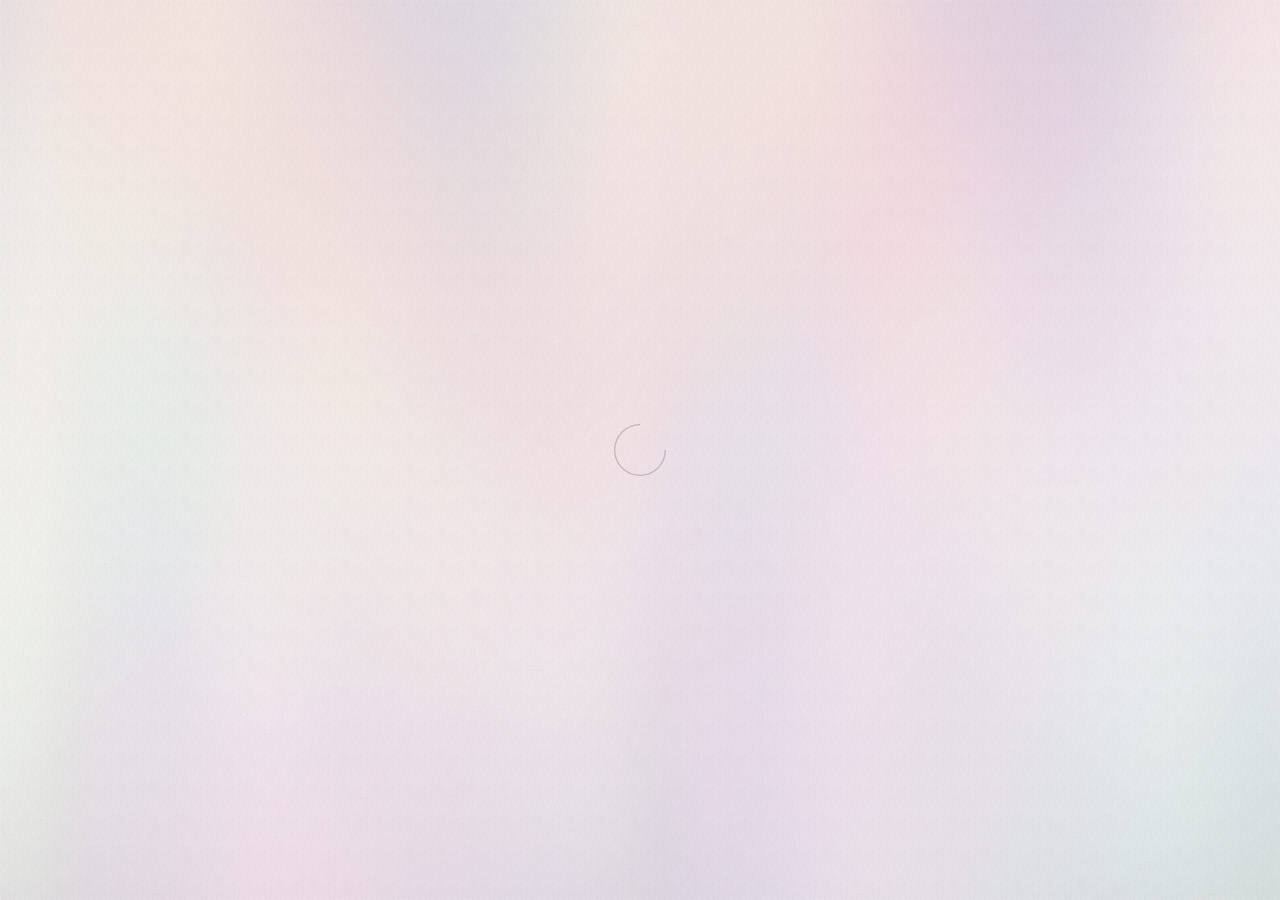
==== index.html @ b4e46ee2 "Initial Commit" ====
<!DOCTYPE HTML>
<html>
	<head>
		<title>Saurabh Shivgan PortFolio</title>
		<meta charset="utf-8" />
		<meta name="viewport" content="width=device-width, initial-scale=1, user-scalable=no" />
		<link rel="stylesheet" href="assets/css/main.css" />
		<link rel="stylesheet" href="assets/css/fontawesome-all.min.css" />
		<script defer src="https://use.fontawesome.com/releases/v5.0.8/js/brands.js" integrity="sha384-sCI3dTBIJuqT6AwL++zH7qL8ZdKaHpxU43dDt9SyOzimtQ9eyRhkG3B7KMl6AO19" crossorigin="anonymous"></script>
		<link href="https://maxcdn.bootstrapcdn.com/font-awesome/4.2.0/css/font-awesome.min.css" rel="stylesheet">
		<noscript><link rel="stylesheet" href="assets/css/noscript.css" /></noscript>
		
	</head>
	<body class="is-preload">

		<!-- Page Wrapper -->
			<div id="page-wrapper">

				<!-- Wrapper -->
					<div id="wrapper">

						<!-- Panel (Banner) -->
							<section class="panel banner right">
								<div class="content color0 span-3-75">
									<h1 class="major">Hello, my name<br />
									is Saurabh Shivgan </h1>
									<p>I am proficient in <strong>Front end development</strong>  and
										<strong>Back end web development</strong> also in coding with HTML, CSS, and JS for the client-side and maintaining databases and infrastructure server-side.</p>
									<ul class="actions">
										<li><a href="#first" class="button primary color1 circle icon solid fa-angle-right">Next</a></li>
									</ul>
								</div>
								<div class="image filtered span-1-75" data-position="25% 25%">
									<img src="images/pic01.jpeg" alt="" />
								</div>
							</section>

						<!-- Panel (Spotlight) -->
							<section class="panel spotlight medium right" id="first">
								<div class="content span-7">
									<h2 class="major">About Me</h2>
									<p>
										Aspiring computer programmer with a <br>
										<strong>Post Graduation Diploma in Advance Computing</strong>
										<br> and proven problem-solving and troubleshooting skills.<br>As a <strong>quick learner</strong> I can inherit new Skills quickly.
										<br>I completed my Graduation from Pune University.<br>I want to be <strong>Best Program Engineer</strong>
										<br>I like to play Badminton,Online Video Games(DOTA 2 , CS GO , VALORANT)  
										and also like to watch Animes (Naruto,One Piece) ,Web Series
										(Game of Throne,Family Man,Vampire Diaries).
										<br>
										<strong>You can download my resume <a href="https://drive.google.com/file/d/1j1nNkUKgswt1dfzP_XF0cN1_mh0JdDLb/view?usp=sharing" target="_blank" alt="Resume">here.</a></strong>
										
									</p>
								</div>
								<div class="image filtered tinted" data-position="top left">
									<img src="images/pic02.jpg" alt="" />
								</div>
							</section>

						<!-- Panel -->
							<section class="panel color1">
								<div class="intro joined" style="width: 450px;">
									<h2 class="major">My Skills</h2>
									
									
									<h4><i class=" fas fa-cog"> </i> Programming Language </h4>
										<p>
									 <img src="https://raw.githubusercontent.com/devicons/devicon/master/icons/csharp/csharp-original.svg" alt="csharp" width="40" height="40"/> 
									<img src="https://raw.githubusercontent.com/devicons/devicon/master/icons/dot-net/dot-net-original-wordmark.svg" alt="dotnet" width="40" height="40"/> 
									<img src="https://raw.githubusercontent.com/devicons/devicon/master/icons/express/express-original-wordmark.svg" alt="express" width="40" height="40"/> </a>
										 <img src="https://raw.githubusercontent.com/devicons/devicon/master/icons/java/java-original.svg" alt="java" width="40" height="40"/> 
										
										<img src="https://raw.githubusercontent.com/devicons/devicon/master/icons/javascript/javascript-original.svg" alt="javascript" width="40" height="40"/> 
										 <img src="https://raw.githubusercontent.com/devicons/devicon/master/icons/linux/linux-original.svg" alt="linux" width="40" height="40"/>
									</p>
									<h4> <i class=" fas fa-cog"> </i>  Front End Development</h4>
									<p>
										<img src="https://raw.githubusercontent.com/devicons/devicon/master/icons/html5/html5-original-wordmark.svg" alt="html5" width="40" height="40"/>
										<img style= "background-color:beige;" src="https://raw.githubusercontent.com/devicons/devicon/master/icons/bootstrap/bootstrap-plain-wordmark.svg" alt="bootstrap" width="40" height="40"/> 
										<img src="https://raw.githubusercontent.com/devicons/devicon/master/icons/css3/css3-original-wordmark.svg" alt="css3" width="40" height="40"/> 
										<img src="https://raw.githubusercontent.com/devicons/devicon/master/icons/photoshop/photoshop-line.svg" alt="photoshop" width="40" height="40"/> 
										<img src="https://raw.githubusercontent.com/devicons/devicon/master/icons/react/react-original-wordmark.svg" alt="react" width="40" height="40"/> <img src="https://reactnative.dev/img/header_logo.svg" alt="reactnative" width="40" height="40"/> <img src="https://raw.githubusercontent.com/devicons/devicon/master/icons/redux/redux-original.svg" alt="redux" width="40" height="40"/> 
									</p>
									<h4><i class=" fas fa-cog"> </i>  Back End Development & Database</h4>
									<p>
										 <img src="https://www.vectorlogo.zone/logos/flutterio/flutterio-icon.svg" alt="flutter" width="40" height="40"/>
										 <img src="https://raw.githubusercontent.com/devicons/devicon/master/icons/nginx/nginx-original.svg" alt="nginx" width="40" height="40"/>  <img src="https://raw.githubusercontent.com/devicons/devicon/master/icons/nodejs/nodejs-original-wordmark.svg" alt="nodejs" width="40" height="40"/> 
										 <img src="https://www.vectorlogo.zone/logos/springio/springio-icon.svg" alt="spring" width="40" height="40"/> 
										<img src="https://www.vectorlogo.zone/logos/getpostman/getpostman-icon.svg" alt="postman" width="40" height="40"/> 
										<img src="https://raw.githubusercontent.com/devicons/devicon/master/icons/mongodb/mongodb-original-wordmark.svg" alt="mongodb" width="40" height="40"/>  <img src="https://www.svgrepo.com/show/303229/microsoft-sql-server-logo.svg" alt="mssql" width="40" height="40"/> <img src="https://raw.githubusercontent.com/devicons/devicon/master/icons/mysql/mysql-original-wordmark.svg" alt="mysql" width="40" height="40"/> 
									</p>
									
									<h4><i class=" fas fa-cog"> </i>  Deployment & Other tools</h4>
									<p>
									<img src="https://raw.githubusercontent.com/devicons/devicon/master/icons/amazonwebservices/amazonwebservices-original-wordmark.svg" alt="aws" width="40" height="40"/> <img src="https://www.vectorlogo.zone/logos/microsoft_azure/microsoft_azure-icon.svg" alt="azure" width="40" height="40"/> <img src="https://raw.githubusercontent.com/devicons/devicon/master/icons/docker/docker-original-wordmark.svg" alt="docker" width="40" height="40"/> <img src="https://www.vectorlogo.zone/logos/jenkins/jenkins-icon.svg" alt="jenkins" width="40" height="40"/> <img src="https://www.vectorlogo.zone/logos/kubernetes/kubernetes-icon.svg" alt="kubernetes" width="40" height="40"/><img src="https://raw.githubusercontent.com/simple-icons/simple-icons/6e46ec1fc23b60c8fd0d2f2ff46db82e16dbd75f/icons/cypress.svg" alt="cypress" width="40" height="40"/> <img src="https://www.vectorlogo.zone/logos/git-scm/git-scm-icon.svg" alt="git" width="40" height="40"/>  <img src="https://raw.githubusercontent.com/detain/svg-logos/780f25886640cef088af994181646db2f6b1a3f8/svg/selenium-logo.svg" alt="selenium" width="40" height="40"/>
									
								</p>
								</div>
								<!-- <div class="inner">
									<ul class="grid-icons three connected">
										<li>
											<span class="icon solid fa-database">
											</span>
											</li>
										<li><span class=" fa-4x fab fa-html5 icon ">
											</span></li>
										<li><span class="icon solid fa-scissors"><span class="label">Dolor</span></span></li>
										<li><span class="icon solid fa-paper-plane"><span class="label">Sit</span></span></li>
										<li><span class="icon solid fa-chart-bar"><span class="label">Amet</span></span></li>
										<li><span class="icon solid fa-code"><span class="label">Nullam</span></span></li>
									</ul>
								</div> -->
							</section>

						<!-- Panel (Spotlight) -->
							<section class="panel spotlight large left">
								<div class="content span-5">
									<h2 class="major">My Experience</h2>
									
									<p class="tl-duration"><i class="fas fa-clock"></i>      June-2023 - Present</p>
										 
										<h4><i class="fas fa-briefcase"></i> Software Developer  - DIBS Technology Private Ltd</h4>   
										<strong> Working as a Software Developer</strong>
									</p>					
									<p class="tl-duration"><i class="fas fa-clock"></i>      Jan-2019 - Sep-2022</p>
										 
									<h4><i class="fas fa-briefcase"> </i> Billing Engineer - Kalyan Toll Infrastructure Ltd</h4>   
									<strong> Working as a Quantity Surveyor & Billing Engineer</strong>
								</p>					
								<p class="tl-duration"><i class="fas fa-clock"></i>      June-2017 - Dec-2018</p>
										 
								<h4><i class="fas fa-briefcase"></i> Plant Engineer  - Rudrani Infrastructure Ltd</h4>   
								<strong> Working as a RMC Plant Engineer and Maintainance Engineer</strong>
								</p>					
									
									
								</div>
								<div class="image filtered tinted" data-position="top right">
									<img src="images/pic03.jpg" alt="" />
								</div>
							</section>
							<!-- Panel (Spotlight) -->
							<section class="panel spotlight medium right" id="first">
								<div class="content span-7" >
									<h2 class="major">My Education</h2>
									<p class="tl-duration"><i class="fas fa-clock"></i>      Sep-2022 - June -2023</p>
										 
										<h4><i class="fas fa-school"></i> Post Graduation - Diploma in Advance Computing</h4>   
										<strong> Baics of front end development and back end development From Sunbeam Institute Pune</strong>
										
										
									</p>					
									<p class="tl-duration"><i class="fas fa-clock"></i>      Aug-2012 - June-2016 </p>
										 
									<h4><i class="fas fa-school"> </i> Bachelor of Engineering - Mechanical Stream</h4>   
									<strong> From Pravara Rural Engineering College Loni (Pune University) </strong>
									
								</p>					
								<p class="tl-duration"><i class="fas fa-briefcase"></i>      June-2010 - June-2012</p>
										 
								<h4><i class="fas fa-clock"></i> Higher Secondary and Secondary Education - Science</h4>   
								<strong> From Aurangabad Board</strong>
								</p>	
											
								</div>
								<div class="image filtered tinted" data-position="top left">
									<img src="images/pic021.jpg" alt="" />
								</div>
							</section>
						<!-- Panel -->
							<section class="panel">
								<div class="intro color2">
									<h2 class="major">My Project </h2>
									<p><strong><i class="fas fa-car-side"> </i> Car Rental Management System</strong></p>
									This technology mainly helps the owner to maintain the car business and the user to book and inquiry about new cars.It is a good framework structured website for managing car rental business.The car rental website gives an easy system of posting and booking car.React JS is used as the frontend followed by Spring Boot and MYSQL as backend for making this website.
								</div>
								<div class="gallery">
									<div class="group span-3">
										<a href="images/gallery/fulls/01.jpg" class="image filtered span-3" data-position="bottom"><img src="images/gallery/thumbs/01.jpg" alt="" /></a>
										<a href="images/gallery/fulls/02.jpg" class="image filtered span-1-5" data-position="center"><img src="images/gallery/thumbs/02.jpg" alt="" /></a>
										<a href="images/gallery/fulls/03.jpg" class="image filtered span-1-5" data-position="bottom"><img src="images/gallery/thumbs/03.jpg" alt="" /></a>
									</div>
									<a href="images/gallery/fulls/04.jpg" class="image filtered span-2-5" data-position="top"><img src="images/gallery/thumbs/04.jpg" alt="" /></a>
									<div class="group span-4-5">
										<a href="images/gallery/fulls/05.jpg" class="image filtered span-3" data-position="top"><img src="images/gallery/thumbs/05.jpg" alt="" /></a>
										<a href="images/gallery/fulls/06.jpg" class="image filtered span-1-5" data-position="center"><img src="images/gallery/thumbs/06.jpg" alt="" /></a>
										<a href="images/gallery/fulls/07.jpg" class="image filtered span-1-5" data-position="bottom"><img src="images/gallery/thumbs/07.jpg" alt="" /></a>
										<a href="images/gallery/fulls/08.jpg" class="image filtered span-3" data-position="top"><img src="images/gallery/thumbs/08.jpg" alt="" /></a>
									</div>
									<a href="images/gallery/fulls/09.jpg" class="image filtered span-2-5" data-position="right"><img src="images/gallery/thumbs/09.jpg" alt="" /></a>
								</div>
							</section>

						<!-- Panel -->
							<section class="panel color4-alt">
								<div class="intro color4">
									<h2 class="major">Contact</h2>
									<p>For all enquiries,please contact me on using one of the following :</p>
									<strong>- Email : <a href="mailto:saurabhshivgan@yahoo.com">saurabhshivgan@yahoo.com</a></strong>
									<strong> - Contact No. : <a href="Tel:+91 9518503514">+91 9518503514</a></strong>
									<p></p>
								</div>
								<div class="inner columns divided">
									<div class="span-3-25">
										<form method="post" action="#">
											<div class="fields">
												<div class="field half">
													<label for="name">Name</label>
													<input type="text" name="name" id="name" />
												</div>
												<div class="field half">
													<label for="email">Email</label>
													<input type="email" name="email" id="email" />
												</div>
												<div class="field">
													<label for="message">Message</label>
													<textarea name="message" id="message" rows="4"></textarea>
												</div>
											</div>
											<ul class="actions">
												<li><input type="submit" value="Send Message" class="button primary" /></li>
											</ul>
										</form>
									</div>
									<div class="span-1-5">
										<ul class="contact-icons color1">
											<li class="icon brands fa-linkedin"><a href="https://linkedin.com/in/saurabhshivgan" target="_blank">@saurabhshivgan</a></li>
											<li class="icon brands fa-twitter"><a href="https://twitter.com/shivgansaurabh" target="_blank">@shivgansaurabh</a></li>
											<li class="icon brands fa-youtube"><a href="https://www.youtube.com/channel/UCARerohEQDIrjAuj32HAdVg" target="_blank">@DarksideGaming9074</a></li>
											<li class="icon brands fa-instagram"><a href="https://instagram.com/gta.vegus" target="_blank">@gta.vegus</a></li>
											<li class="icon brands fa-github"><a href="https://github.com/iSSS007" target="_blank">@iSSS007</a></li>
										</ul>
									</div>
								</div>
							</section>

						

						<!-- Copyright -->
							<div class="copyright" style="color: green;"> <i class="fas fa-copyright"></i> 2023 Saurabh Shivgan </div>

					</div>

			</div>

		<!-- Scripts -->
			<script src="assets/js/jquery.min.js"></script>
			<script src="assets/js/browser.min.js"></script>
			<script src="assets/js/breakpoints.min.js"></script>
			<script src="assets/js/main.js"></script>

	</body>
</html>
---- assets/css/main.css ----
@import url(fontawesome-all.min.css);
@import url("https://fonts.googleapis.com/css?family=Source+Sans+Pro:300,400,300i,400i");

/*
	Ethereal by HTML5 UP
	html5up.net | @ajlkn
	Free for personal and commercial use under the CCA 3.0 license (html5up.net/license)
*/

html, body, div, span, applet, object,
iframe, h1, h2, h3, h4, h5, h6, p, blockquote,
pre, a, abbr, acronym, address, big, cite,
code, del, dfn, em, img, ins, kbd, q, s, samp,
small, strike, strong, sub, sup, tt, var, b,
u, i, center, dl, dt, dd, ol, ul, li, fieldset,
form, label, legend, table, caption, tbody,
tfoot, thead, tr, th, td, article, aside,
canvas, details, embed, figure, figcaption,
footer, header, hgroup, menu, nav, output, ruby,
section, summary, time, mark, audio, video {
	margin: 0;
	padding: 0;
	border: 0;
	font-size: 100%;
	font: inherit;
	vertical-align: baseline;}

article, aside, details, figcaption, figure,
footer, header, hgroup, menu, nav, section {
	display: block;}

body {
	line-height: 1;
}

ol, ul {
	list-style: none;
}

blockquote, q {
	quotes: none;
}

	blockquote:before, blockquote:after, q:before, q:after {
		content: '';
		content: none;
	}

table {
	border-collapse: collapse;
	border-spacing: 0;
}

body {
	-webkit-text-size-adjust: none;
}

mark {
	background-color: transparent;
	color: inherit;
}

input::-moz-focus-inner {
	border: 0;
	padding: 0;
}

input, select, textarea {
	-moz-appearance: none;
	-webkit-appearance: none;
	-ms-appearance: none;
	appearance: none;
}


/* Page */

	@-moz-keyframes load-spinner {
		0% {
			-moz-transform: rotate(0deg);
			-webkit-transform: rotate(0deg);
			-ms-transform: rotate(0deg);
			transform: rotate(0deg);
		}

		100% {
			-moz-transform: rotate(360deg);
			-webkit-transform: rotate(360deg);
			-ms-transform: rotate(360deg);
			transform: rotate(360deg);
		}
	}

	@-webkit-keyframes load-spinner {
		0% {
			-moz-transform: rotate(0deg);
			-webkit-transform: rotate(0deg);
			-ms-transform: rotate(0deg);
			transform: rotate(0deg);
		}

		100% {
			-moz-transform: rotate(360deg);
			-webkit-transform: rotate(360deg);
			-ms-transform: rotate(360deg);
			transform: rotate(360deg);
		}
	}

	@-ms-keyframes load-spinner {
		0% {
			-moz-transform: rotate(0deg);
			-webkit-transform: rotate(0deg);
			-ms-transform: rotate(0deg);
			transform: rotate(0deg);
		}

		100% {
			-moz-transform: rotate(360deg);
			-webkit-transform: rotate(360deg);
			-ms-transform: rotate(360deg);
			transform: rotate(360deg);
		}
	}

	@keyframes load-spinner {
		0% {
			-moz-transform: rotate(0deg);
			-webkit-transform: rotate(0deg);
			-ms-transform: rotate(0deg);
			transform: rotate(0deg);
		}

		100% {
			-moz-transform: rotate(360deg);
			-webkit-transform: rotate(360deg);
			-ms-transform: rotate(360deg);
			transform: rotate(360deg);
		}
	}

	@-ms-viewport {
		width: device-width;
	}

	html {
		width: 100%;
		height: 100%;
	}

	html {
		box-sizing: border-box;
	}

	*, *:before, *:after {
		box-sizing: inherit;
	}

	body {
		display: -moz-flex;
		display: -webkit-flex;
		display: -ms-flex;
		display: flex;
		-moz-align-items: center;
		-webkit-align-items: center;
		-ms-align-items: center;
		align-items: center;
		-moz-justify-content: -moz-flex-start;
		-webkit-justify-content: -webkit-flex-start;
		-ms-justify-content: -ms-flex-start;
		justify-content: flex-start;
		-ms-overflow-style: scrollbar;
		width: 100%;
		height: 100%;
		min-height: 30rem;
		overflow: hidden;
	}

		body:before {
			-moz-animation: load-spinner 1s infinite linear;
			-webkit-animation: load-spinner 1s infinite linear;
			-ms-animation: load-spinner 1s infinite linear;
			animation: load-spinner 1s infinite linear;
			-moz-transition: opacity 0.25s ease;
			-webkit-transition: opacity 0.25s ease;
			-ms-transition: opacity 0.25s ease;
			transition: opacity 0.25s ease;
			-moz-transition-delay: 0s;
			-webkit-transition-delay: 0s;
			-ms-transition-delay: 0s;
			transition-delay: 0s;
			pointer-events: none;
			content: '';
			display: block;
			position: absolute;
			top: 50%;
			left: 50%;
			width: 4rem;
			height: 4rem;
			margin: -2rem 0 0 -2rem;
			background-image: url("data:image/svg+xml;charset=utf8,%3Csvg xmlns='http://www.w3.org/2000/svg' xmlns:xlink='http://www.w3.org/1999/xlink' width='96px' height='96px' viewBox='0 0 96 96' zoomAndPan='disable'%3E%3Cstyle%3Ecircle %7Bfill: transparent%3B stroke: %232e2b37%3B stroke-width: 1.5px%3B %7D%3C/style%3E%3Cdefs%3E%3CclipPath id='corner'%3E%3Cpolygon points='0,0 48,0 48,48 96,48 96,96 0,96' /%3E%3C/clipPath%3E%3C/defs%3E%3Cg clip-path='url(%23corner)'%3E%3Ccircle cx='48' cy='48' r='32'/%3E%3C/g%3E%3C/svg%3E");
			background-position: center;
			background-repeat: no-repeat;
			background-size: 4rem;
			opacity: 0;
		}

		body:after {
			pointer-events: none;
			content: '';
			display: block;
			position: fixed;
			top: 0;
			left: 0;
			width: 100%;
			height: 100%;
			z-index: -1;
			background-attachment: fixed;
			background-color: #e1e6e1;
			background-image: url("../../images/overlay.png"), url("../../images/bg.jpg");
			background-repeat: repeat, repeat-x;
			background-size: 128px 128px, cover;
		}

		body.is-preload *, body.is-preload *:before, body.is-preload *:after {
			-moz-animation: none !important;
			-webkit-animation: none !important;
			-ms-animation: none !important;
			animation: none !important;
			-moz-transition: none !important;
			-webkit-transition: none !important;
			-ms-transition: none !important;
			transition: none !important;
		}

		body.is-preload:before {
			-moz-transition: opacity 1s ease;
			-webkit-transition: opacity 1s ease;
			-ms-transition: opacity 1s ease;
			transition: opacity 1s ease;
			-moz-transition-delay: 0.75s;
			-webkit-transition-delay: 0.75s;
			-ms-transition-delay: 0.75s;
			transition-delay: 0.75s;
			opacity: 0.25;
		}

	@media screen and (max-width: 736px) {

		html {
			height: auto;
		}

		body {
			height: auto;
			overflow-x: hidden;
			overflow-y: auto;
		}

	}

	@media screen and (max-width: 480px) {

		html, body {
			min-width: 320px;
		}

	}

/* Typography */

	html {
		font-size: 18pt;
		font-size: 1vmax;
	}

		@media screen and (max-width: 1680px) {

			html {
				font-size: 12pt;
				font-size: 1.1vmax;
			}

		}

		@media screen and (max-width: 1280px) {

			html {
				font-size: 11pt;
				font-size: 1.5vmax;
			}

		}

	body, input, select, textarea {
		color: rgba(255, 255, 255, 0.75);
		font-family: "Source Sans Pro", Helvetica, sans-serif;
		font-size: 1rem;
		font-weight: 300;
		line-height: 1.65;
	}

	a {
		-moz-transition: color 0.2s ease-in-out, border-bottom-color 0.2s ease-in-out;
		-webkit-transition: color 0.2s ease-in-out, border-bottom-color 0.2s ease-in-out;
		-ms-transition: color 0.2s ease-in-out, border-bottom-color 0.2s ease-in-out;
		transition: color 0.2s ease-in-out, border-bottom-color 0.2s ease-in-out;
		color: inherit;
		border-bottom: dotted 1px;
		text-decoration: none;
	}

		a:hover {
			border-bottom-color: transparent;
			color: #ffe4b4;
		}

	strong, b {
		color: rgba(255, 255, 255, 0.875);
		font-weight: 400;
	}

	em, i {
		font-style: italic;
	}

	p {
		margin: 0 0 1.5rem 0;
	}

		body.is-ie p {
			width: 100%;
		}

	h1, h2, h3, h4, h5, h6 {
		color: rgba(255, 255, 255, 0.875);
		font-family: Arial, Helvetica, sans-serif;
		font-weight: 700;
		line-height: 1.3;
		margin: 0 0 0.75rem 0;
		letter-spacing: -0.05em;
	}

		h1 a, h2 a, h3 a, h4 a, h5 a, h6 a {
			color: inherit;
			text-decoration: none;
		}

	h1.major, h2.major, h3.major {
		position: relative;
	}

		h1.major:after, h2.major:after, h3.major:after {
			content: '';
			position: absolute;
			left: 0;
			width: 3.5rem;
			height: 0.1rem;
			background-color: rgba(255, 255, 255, 0.25);
		}

	h1 {
		font-size: 3rem;
		line-height: 1.2;
	}

		h1.major {
			margin: 0 0 2.625rem 0;
		}

			h1.major:after {
				bottom: -1.325rem;
			}

	h2 {
		font-size: 1.75rem;
		line-height: 1.2;
	}

		h2.major {
			margin: 0 0 1.9875rem 0;
		}

			h2.major:after {
				bottom: -1.2rem;
			}

	h3 {
		font-size: 1.325rem;
	}

		h3.major {
			margin: 0 0 1.875rem 0;
		}

			h3.major:after {
				bottom: -0.75rem;
			}

	h4 {
		font-size: 1rem;
	}

	h5 {
		font-size: 0.9rem;
	}

	h6 {
		font-size: 0.7rem;
	}

	sub {
		font-size: 0.8rem;
		position: relative;
		top: 0.5rem;
	}

	sup {
		font-size: 0.8rem;
		position: relative;
		top: -0.5rem;
	}

	blockquote {
		border-left: solid 0.25rem rgba(255, 255, 255, 0.25);
		font-style: italic;
		margin: 0 0 1.5rem 0;
		padding: 0.375rem 0 0.375rem 1.5rem;
	}

	code {
		background: rgba(255, 255, 255, 0.075);
		border-radius: 0.25rem;
		font-family: "Courier New", monospace;
		font-size: 0.8rem;
		margin: 0 0.25rem;
		padding: 0.25rem 0.65rem;
	}

	pre {
		-webkit-overflow-scrolling: touch;
		font-family: "Courier New", monospace;
		font-size: 0.8rem;
		margin: 0 0 1.5rem 0;
		white-space: pre-wrap;
	}

		pre code {
			display: block;
			line-height: 1.625;
			padding: 1rem 1.5rem;
			overflow-x: auto;
			margin: 0;
		}

	hr {
		border: 0;
		border-bottom: solid 2px rgba(255, 255, 255, 0.25);
		margin: 1.875rem 0;
	}

	.align-left {
		text-align: left;
	}

	.align-center {
		text-align: center;
	}

	.align-right {
		text-align: right;
	}

	@media screen and (max-width: 736px) {

		html {
			font-size: 12pt;
		}

		h1 {
			font-size: 2.25rem;
			line-height: 1.2;
		}

			h1.major {
				margin: 0 0 2.625rem 0;
			}

				h1.major:after {
					bottom: -1.325rem;
				}

		h2 {
			font-size: 1.5rem;
			line-height: 1.2;
		}

			h2.major {
				margin: 0 0 1.9875rem 0;
			}

				h2.major:after {
					bottom: -1.2rem;
				}

		h3 {
			font-size: 1rem;
		}

			h3.major {
				margin: 0 0 1.875rem 0;
			}

				h3.major:after {
					bottom: -0.75rem;
				}

		h4 {
			font-size: 1rem;
		}

		h5 {
			font-size: 0.9rem;
		}

		h6 {
			font-size: 0.7rem;
		}

		h1 br, h2 br, h3 br, h4 br, h5 br, h6 br {
			display: none;
		}

	}

	@media screen and (max-width: 360px) {

		html {
			font-size: 11pt;
		}

	}

/* Form */

	form {
		margin: 0 0 1.5rem 0;
	}

		form > :last-child {
			margin-bottom: 0;
		}

		form > .fields {
			display: -moz-flex;
			display: -webkit-flex;
			display: -ms-flex;
			display: flex;
			-moz-flex-wrap: wrap;
			-webkit-flex-wrap: wrap;
			-ms-flex-wrap: wrap;
			flex-wrap: wrap;
			width: calc(100% + 3rem);
			margin: -1.5rem 0 1.5rem -1.5rem;
		}

			form > .fields > .field {
				-moz-flex-grow: 0;
				-webkit-flex-grow: 0;
				-ms-flex-grow: 0;
				flex-grow: 0;
				-moz-flex-shrink: 0;
				-webkit-flex-shrink: 0;
				-ms-flex-shrink: 0;
				flex-shrink: 0;
				padding: 1.5rem 0 0 1.5rem;
				width: calc(100% - 1.5rem);
			}

				form > .fields > .field.half {
					width: calc(50% - 0.75rem);
				}

				form > .fields > .field.third {
					width: calc(100%/3 - 0.5rem);
				}

				form > .fields > .field.quarter {
					width: calc(25% - 0.375rem);
				}

		@media screen and (max-width: 736px) {

			form > .fields {
				width: calc(100% + 2.25rem);
				margin: -1.125rem 0 1.5rem -1.125rem;
			}

				form > .fields > .field {
					padding: 1.125rem 0 0 1.125rem;
					width: calc(100% - 1.125rem);
				}

					form > .fields > .field.half {
						width: calc(100% - 1.125rem);
					}

					form > .fields > .field.third {
						width: calc(100% - 1.125rem);
					}

					form > .fields > .field.quarter {
						width: calc(100% - 1.125rem);
					}

		}

	label {
		color: rgba(255, 255, 255, 0.875);
		display: block;
		font-family: Arial, Helvetica, sans-serif;
		font-size: 0.8rem;
		font-weight: 700;
		margin: 0 0 0.4875rem 0;
	}

	input[type="text"],
	input[type="password"],
	input[type="email"],
	input[type="tel"],
	select,
	textarea {
		-moz-appearance: none;
		-webkit-appearance: none;
		-ms-appearance: none;
		appearance: none;
		background: transparent;
		border: solid 2px rgba(255, 255, 255, 0.25);
		border-radius: 0.25rem;
		color: inherit;
		display: block;
		outline: 0;
		padding: 0 0.75rem;
		text-decoration: none;
		width: 100%;
	}

		input[type="text"]:invalid,
		input[type="password"]:invalid,
		input[type="email"]:invalid,
		input[type="tel"]:invalid,
		select:invalid,
		textarea:invalid {
			box-shadow: none;
		}

		input[type="text"]:focus,
		input[type="password"]:focus,
		input[type="email"]:focus,
		input[type="tel"]:focus,
		select:focus,
		textarea:focus {
			border-color: #ffe4b4;
		}

	option {
		background-color: rgba(255, 255, 255, 0.875);
		color: #2e2b37;
	}

	select {
		background-image: url("data:image/svg+xml;charset=utf8,%3Csvg xmlns='http://www.w3.org/2000/svg' width='40' height='40' preserveAspectRatio='none' viewBox='0 0 40 40'%3E%3Cpath d='M9.4,12.3l10.4,10.4l10.4-10.4c0.2-0.2,0.5-0.4,0.9-0.4c0.3,0,0.6,0.1,0.9,0.4l3.3,3.3c0.2,0.2,0.4,0.5,0.4,0.9 c0,0.4-0.1,0.6-0.4,0.9L20.7,31.9c-0.2,0.2-0.5,0.4-0.9,0.4c-0.3,0-0.6-0.1-0.9-0.4L4.3,17.3c-0.2-0.2-0.4-0.5-0.4-0.9 c0-0.4,0.1-0.6,0.4-0.9l3.3-3.3c0.2-0.2,0.5-0.4,0.9-0.4S9.1,12.1,9.4,12.3z' fill='rgba(255, 255, 255, 0.25)' /%3E%3C/svg%3E");
		background-size: 1.25rem;
		background-repeat: no-repeat;
		background-position: calc(100% - 1rem) center;
		height: 2.5rem;
		padding-right: 2.5rem;
		text-overflow: ellipsis;
	}

		select option {
			color: rgba(255, 255, 255, 0.875);
			background: #2e2b37;
		}

		select:focus::-ms-value {
			background-color: transparent;
		}

		select::-ms-expand {
			display: none;
		}

	input[type="text"],
	input[type="password"],
	input[type="email"],
	select {
		height: 2.5rem;
	}

	textarea {
		padding: 0.75rem 1rem;
	}

	input[type="checkbox"],
	input[type="radio"] {
		-moz-appearance: none;
		-webkit-appearance: none;
		-ms-appearance: none;
		appearance: none;
		display: block;
		float: left;
		margin-right: -2rem;
		opacity: 0;
		width: 1rem;
		z-index: -1;
	}

		input[type="checkbox"] + label,
		input[type="radio"] + label {
			text-decoration: none;
			position: relative;
			color: rgba(255, 255, 255, 0.75);
			cursor: pointer;
			display: inline-block;
			font-size: 1rem;
			font-weight: 300;
			margin-bottom: 0;
			padding-left: 2.5rem;
			padding-right: 1rem;
		}

			input[type="checkbox"] + label:before,
			input[type="radio"] + label:before {
				-moz-osx-font-smoothing: grayscale;
				-webkit-font-smoothing: antialiased;
				display: inline-block;
				font-style: normal;
				font-variant: normal;
				text-rendering: auto;
				line-height: 1;
				text-transform: none !important;
				font-family: 'Font Awesome 5 Free';
				font-weight: 900;
			}

			input[type="checkbox"] + label:before,
			input[type="radio"] + label:before {
				content: '';
				display: inline-block;
				font-size: 0.8rem;
				position: absolute;
				top: 0;
				left: 0;
				width: 1.6875rem;
				height: 1.6875rem;
				line-height: 1.6875rem;
				background: rgba(255, 255, 255, 0.075);
				border: solid 1px rgba(255, 255, 255, 0.25);
				border-radius: 0.25rem;
				color: #2e2b37;
				text-align: center;
			}

				body.is-ie input[type="checkbox"] + label:before, body.is-ie
				input[type="radio"] + label:before {
					line-height: 1.5;
				}

		input[type="checkbox"]:checked + label:before,
		input[type="radio"]:checked + label:before {
			content: '\f00c';
			background: rgba(255, 255, 255, 0.875);
			border-color: rgba(255, 255, 255, 0.875);
		}

		input[type="checkbox"]:focus + label:before,
		input[type="radio"]:focus + label:before {
			border-color: #ffe4b4;
			box-shadow: 0 0 0 1px #ffe4b4;
		}

		input[type="checkbox"]:focus:checked + label:before,
		input[type="radio"]:focus:checked + label:before {
			background: #ffe4b4;
		}

		input[type="checkbox"].color1 + label:before,
		input[type="radio"].color1 + label:before {
			color: #726193;
		}

		input[type="checkbox"].color2 + label:before,
		input[type="radio"].color2 + label:before {
			color: #e37b7c;
		}

		input[type="checkbox"].color3 + label:before,
		input[type="radio"].color3 + label:before {
			color: #ffe4b4;
		}

		input[type="checkbox"].color4 + label:before,
		input[type="radio"].color4 + label:before {
			color: #353865;
		}

	input[type="checkbox"] + label:before {
		border-radius: 0.25rem;
	}

	input[type="radio"] + label:before {
		border-radius: 100%;
	}

	::-webkit-input-placeholder {
		color: rgba(255, 255, 255, 0.5) !important;
		opacity: 1.0;
	}

	:-moz-placeholder {
		color: rgba(255, 255, 255, 0.5) !important;
		opacity: 1.0;
	}

	::-moz-placeholder {
		color: rgba(255, 255, 255, 0.5) !important;
		opacity: 1.0;
	}

	:-ms-input-placeholder {
		color: rgba(255, 255, 255, 0.5) !important;
		opacity: 1.0;
	}

/* Icon */

	.icon {
		text-decoration: none;
		position: relative;
		border-bottom: none;
	}

		.icon:before {
			-moz-osx-font-smoothing: grayscale;
			-webkit-font-smoothing: antialiased;
			display: inline-block;
			font-style: normal;
			font-variant: normal;
			text-rendering: auto;
			line-height: 1;
			text-transform: none !important;
			font-family: 'Font Awesome 5 Free';
			font-weight: 400;
		}

		.icon > .label {
			display: none;
		}

		.icon:before {
			line-height: inherit;
		}

		.icon.solid:before {
			font-weight: 900;
		}

		.icon.brands:before {
			font-family: 'Font Awesome 5 Brands';
		}

/* Image */

	.image {
		display: inline-block;
		position: relative;
		border: 0;
	}

		.image.filtered:after {
			background-image: url("../../images/overlay.png"), linear-gradient(45deg, rgba(114, 97, 147, 0.25) 25%, rgba(227, 123, 124, 0.25) 50%, rgba(255, 228, 180, 0.25));
			background-size: 128px 128px, auto;
			pointer-events: none;
			content: '';
			position: absolute;
			top: 0;
			left: 0;
			width: 100%;
			height: 100%;
			opacity: 1;
			z-index: 1;
		}

		.image.filtered.tinted:after {
			background-image: url("../../images/overlay.png"), linear-gradient(45deg, rgba(114, 97, 147, 0.25) 25%, rgba(227, 123, 124, 0.25) 50%, rgba(255, 228, 180, 0.25)), linear-gradient(0deg, rgba(0, 0, 0, 0.125), rgba(0, 0, 0, 0.125));
			background-size: 128px 128px, auto, auto;
		}

		.image[data-position] img {
			-moz-object-fit: cover;
			-webkit-object-fit: cover;
			-ms-object-fit: cover;
			object-fit: cover;
			display: block;
			position: absolute;
			top: 0;
			left: 0;
			width: 100%;
			height: 100%;
		}

		.image[data-position="top left"] img {
			-moz-object-position: top left;
			-webkit-object-position: top left;
			-ms-object-position: top left;
			object-position: top left;
		}

		.image[data-position="top"] img {
			-moz-object-position: top;
			-webkit-object-position: top;
			-ms-object-position: top;
			object-position: top;
		}

		.image[data-position="top right"] img {
			-moz-object-position: top right;
			-webkit-object-position: top right;
			-ms-object-position: top right;
			object-position: top right;
		}

		.image[data-position="right"] img {
			-moz-object-position: right;
			-webkit-object-position: right;
			-ms-object-position: right;
			object-position: right;
		}

		.image[data-position="bottom right"] img {
			-moz-object-position: bottom right;
			-webkit-object-position: bottom right;
			-ms-object-position: bottom right;
			object-position: bottom right;
		}

		.image[data-position="bottom"] img {
			-moz-object-position: bottom;
			-webkit-object-position: bottom;
			-ms-object-position: bottom;
			object-position: bottom;
		}

		.image[data-position="bottom left"] img {
			-moz-object-position: bottom left;
			-webkit-object-position: bottom left;
			-ms-object-position: bottom left;
			object-position: bottom left;
		}

		.image[data-position="left"] img {
			-moz-object-position: left;
			-webkit-object-position: left;
			-ms-object-position: left;
			object-position: left;
		}

		.image[data-position="center"] img {
			-moz-object-position: center;
			-webkit-object-position: center;
			-ms-object-position: center;
			object-position: center;
		}

		.image[data-position="25% 25%"] img {
			-moz-object-position: 25% 25%;
			-webkit-object-position: 25% 25%;
			-ms-object-position: 25% 25%;
			object-position: 25% 25%;
		}

		.image[data-position="75% 25%"] img {
			-moz-object-position: 75% 25%;
			-webkit-object-position: 75% 25%;
			-ms-object-position: 75% 25%;
			object-position: 75% 25%;
		}

		.image[data-position="75% 75%"] img {
			-moz-object-position: 75% 75%;
			-webkit-object-position: 75% 75%;
			-ms-object-position: 75% 75%;
			object-position: 75% 75%;
		}

		.image[data-position="25% 75%"] img {
			-moz-object-position: 25% 75%;
			-webkit-object-position: 25% 75%;
			-ms-object-position: 25% 75%;
			object-position: 25% 75%;
		}

		.image img {
			display: block;
		}

		.image.left, .image.right {
			max-width: 40%;
		}

			.image.left img, .image.right img {
				width: 100%;
			}

		.image.left {
			float: left;
			padding: 0 1.5rem 1rem 0;
			top: 0.25rem;
		}

		.image.right {
			float: right;
			padding: 0 0 1rem 1.5rem;
			top: 0.25rem;
		}

		.image.fit {
			display: block;
			margin: 0 0 1.5rem 0;
			width: 100%;
		}

			.image.fit img {
				width: 100%;
			}

		.image.main {
			display: block;
			margin: 0 0 2.25rem 0;
			width: 100%;
		}

			.image.main img {
				width: 100%;
			}

/* List */

	ol {
		list-style: decimal;
		margin: 0 0 1.5rem 0;
		padding-left: 1.25rem;
	}

		ol li {
			padding-left: 0.25rem;
		}

	ul {
		list-style: disc;
		margin: 0 0 1.5rem 0;
		padding-left: 1rem;
	}

		ul li {
			padding-left: 0.5rem;
		}

		ul.alt {
			list-style: none;
			padding-left: 0;
		}

			ul.alt li {
				border-top: solid 1px rgba(255, 255, 255, 0.25);
				padding: 0.5rem 0;
			}

				ul.alt li:first-child {
					border-top: 0;
					padding-top: 0;
				}

	dl {
		margin: 0 0 1.5rem 0;
	}

		dl dt {
			display: block;
			font-weight: 400;
			margin: 0 0 0.75rem 0;
		}

		dl dd {
			margin-left: 1.5rem;
		}

/* Actions */

	ul.actions {
		display: -moz-flex;
		display: -webkit-flex;
		display: -ms-flex;
		display: flex;
		cursor: default;
		list-style: none;
		margin-left: -0.75rem;
		padding-left: 0;
	}

		ul.actions li {
			padding: 0 0 0 0.75rem;
			vertical-align: middle;
		}

		ul.actions.special {
			-moz-justify-content: center;
			-webkit-justify-content: center;
			-ms-justify-content: center;
			justify-content: center;
			width: 100%;
			margin-left: 0;
		}

			ul.actions.special li:first-child {
				padding-left: 0;
			}

		ul.actions.stacked {
			-moz-flex-direction: column;
			-webkit-flex-direction: column;
			-ms-flex-direction: column;
			flex-direction: column;
			margin-left: 0;
		}

			ul.actions.stacked li {
				padding: 0.975rem 0 0 0;
			}

				ul.actions.stacked li:first-child {
					padding-top: 0;
				}

		ul.actions.fit {
			width: calc(100% + 0.75rem);
		}

			ul.actions.fit li {
				-moz-flex-grow: 1;
				-webkit-flex-grow: 1;
				-ms-flex-grow: 1;
				flex-grow: 1;
				-moz-flex-shrink: 1;
				-webkit-flex-shrink: 1;
				-ms-flex-shrink: 1;
				flex-shrink: 1;
				width: 100%;
			}

				ul.actions.fit li > * {
					width: 100%;
				}

			ul.actions.fit.stacked {
				width: 100%;
			}

/* Icons */

	ul.icons {
		cursor: default;
		list-style: none;
		padding-left: 0;
	}

		ul.icons li {
			display: inline-block;
			padding: 0 1rem 0 0;
		}

			ul.icons li:last-child {
				padding-right: 0;
			}

			ul.icons li .icon:before {
				font-size: 1.25em;
			}

/* Grid Icons */

	ul.grid-icons {
		display: -moz-flex;
		display: -webkit-flex;
		display: -ms-flex;
		display: flex;
		-moz-flex-wrap: wrap;
		-webkit-flex-wrap: wrap;
		-ms-flex-wrap: wrap;
		flex-wrap: wrap;
		-moz-justify-content: center;
		-webkit-justify-content: center;
		-ms-justify-content: center;
		justify-content: center;
		list-style: none;
		margin: 0 0 1.5rem 0;
		padding-left: 0;
	}

		ul.grid-icons .icon {
			display: block;
			position: relative;
			width: 100%;
			text-align: center;
		}

			ul.grid-icons .icon:before {
				display: block;
				width: 6rem;
				height: 6rem;
				line-height: 6rem;
				border-radius: 6rem;
				box-shadow: inset 0 0 0 2px rgba(255, 255, 255, 0.25);
				font-size: 2.5rem;
				margin: 0 auto;
				text-align: center;
			}

				body.is-ie ul.grid-icons .icon:before {
					line-height: 2.375;
				}

		ul.grid-icons > li {
			-moz-flex-grow: 0;
			-webkit-flex-grow: 0;
			-ms-flex-grow: 0;
			flex-grow: 0;
			-moz-flex-shrink: 0;
			-webkit-flex-shrink: 0;
			-ms-flex-shrink: 0;
			flex-shrink: 0;
			position: relative;
			margin: 1.5rem 0 0 1.5rem;
			padding-left: 0;
		}

		ul.grid-icons.connected > li:before {
			content: '';
			display: block;
			position: absolute;
			width: 1.5rem;
			height: 2px;
			top: 50%;
			left: -1.5rem;
			background-color: rgba(255, 255, 255, 0.25);
		}

		ul.grid-icons.connected > li:after {
			content: '';
			display: block;
			position: absolute;
			width: 2px;
			height: 1.5rem;
			top: -1.5rem;
			left: 50%;
			background-color: rgba(255, 255, 255, 0.25);
		}

		ul.grid-icons.two {
			width: 14rem;
		}

			ul.grid-icons.two > li:nth-child(-n + 2) {
				margin-top: 0;
			}

				ul.grid-icons.two > li:nth-child(-n + 2):after {
					display: none;
				}

			ul.grid-icons.two > li:nth-child(2n - 1) {
				margin-left: 0;
			}

				ul.grid-icons.two > li:nth-child(2n - 1):before {
					display: none;
				}

		ul.grid-icons.three {
			width: 21.5rem;
		}

			ul.grid-icons.three > li:nth-child(-n + 3) {
				margin-top: 0;
			}

				ul.grid-icons.three > li:nth-child(-n + 3):after {
					display: none;
				}

			ul.grid-icons.three > li:nth-child(3n - 2) {
				margin-left: 0;
			}

				ul.grid-icons.three > li:nth-child(3n - 2):before {
					display: none;
				}

		ul.grid-icons.four {
			width: 29rem;
		}

			ul.grid-icons.four > li:nth-child(-n + 4) {
				margin-top: 0;
			}

				ul.grid-icons.four > li:nth-child(-n + 4):after {
					display: none;
				}

			ul.grid-icons.four > li:nth-child(4n - 3) {
				margin-left: 0;
			}

				ul.grid-icons.four > li:nth-child(4n - 3):before {
					display: none;
				}

		@media screen and (max-width: 736px) {

			ul.grid-icons {
				-moz-justify-content: -moz-flex-start;
				-webkit-justify-content: -webkit-flex-start;
				-ms-justify-content: -ms-flex-start;
				justify-content: flex-start;
				width: 100% !important;
				margin: -1rem 0 1.5rem -1rem;
			}

				ul.grid-icons .icon:before {
					width: 4.5rem;
					height: 4.5rem;
					line-height: 4.5rem;
					font-size: 1.75rem;
				}

				ul.grid-icons > li {
					margin: 1rem 0 0 1rem !important;
				}

					ul.grid-icons > li:before {
						display: none !important;
					}

					ul.grid-icons > li:after {
						display: none !important;
					}

		}

		.education {
			position: relative;
			padding: 60px 30px;
			background: #ffffff;
			border-bottom: 30px solid #F6D155;
		}
		
		.education .edu-col {
			position: relative;
			width: 100%;
			padding: 20px 0 20px 20px;
			border-left: 1px solid #FF6F61;
			border-bottom: 1px solid #FF6F61;
		}
		
		.education .col-md-6:first-child .edu-col {
			padding-top: 0;
		}
		
		.education .col-md-6:last-child .edu-col {
			border-bottom: none;
			padding-bottom: 0;
		}
		
		@media (min-width: 768px) {
			.education .col-md-6:nth-child(-n+2) .edu-col {
				padding-top: 0;
			}
		
			.education .col-md-6:last-child .edu-col,
			.education .col-md-6:nth-last-child(2) .edu-col {
				border-bottom: none;
				padding-bottom: 0;
			}
		}
		
		.education .edu-col span {
			position: relative;
			display: block;
			font-size: 13px;
			letter-spacing: 1px;
			margin-bottom: 10px;
		}
		
		.education .edu-col span::before {
			position: absolute;
			content: "";
			width: 11px;
			height: 11px;
			background: #FF6F61;
			top: 5px;
			left: -26px;
			border-radius: 5px;
		}
		
		.education .edu-col span i {
			color: #FF6F61;
		}
		
		.education .edu-col h3 {
			font-size: 20px;
			font-weight: 700;
			letter-spacing: 2px;
		}
		
		.education .edu-col p {
			margin: 0;
		}

/* Contact Icons */

	ul.contact-icons {
		list-style: none;
		padding-left: 0;
	}

		ul.contact-icons > li {
			margin: 1.25rem 0 0 0;
			padding-left: 0;
		}

			ul.contact-icons > li:before {
				display: inline-block;
				width: 2.25rem;
				height: 2.25rem;
				line-height: 2.25rem;
				border-radius: 2.25rem;
				background-color: white;
				color: #2e2b37;
				cursor: default;
				font-size: 1.125rem;
				margin-right: 1rem;
				text-align: center;
				vertical-align: middle;
			}

				body.is-ie ul.contact-icons > li:before {
					line-height: 2.125;
				}

			ul.contact-icons > li a {
				border-bottom: 0;
			}

		ul.contact-icons.color1 > li:before {
			color: #726193;
		}

		ul.contact-icons.color2 > li:before {
			color: #e37b7c;
		}

		ul.contact-icons.color3 > li:before {
			color: #ffe4b4;
		}

		ul.contact-icons.color4 > li:before {
			color: #353865;
		}

/* Table */

	.table-wrapper {
		-webkit-overflow-scrolling: touch;
		overflow-x: auto;
	}

	table {
		margin: 0 0 1.5rem 0;
		width: 100%;
	}

		table tbody tr {
			border: solid 1px rgba(255, 255, 255, 0.25);
			border-left: 0;
			border-right: 0;
		}

			table tbody tr:nth-child(2n + 1) {
				background-color: rgba(255, 255, 255, 0.075);
			}

		table td {
			padding: 0.75rem 0.75rem;
		}

		table th {
			color: rgba(255, 255, 255, 0.875);
			font-size: 0.9rem;
			font-weight: 400;
			padding: 0 0.75rem 0.75rem 0.75rem;
			text-align: left;
		}

		table thead {
			border-bottom: solid 2px rgba(255, 255, 255, 0.25);
		}

		table tfoot {
			border-top: solid 2px rgba(255, 255, 255, 0.25);
		}

		table.alt {
			border-collapse: separate;
		}

			table.alt tbody tr td {
				border: solid 1px rgba(255, 255, 255, 0.25);
				border-left-width: 0;
				border-top-width: 0;
			}

				table.alt tbody tr td:first-child {
					border-left-width: 1px;
				}

			table.alt tbody tr:first-child td {
				border-top-width: 1px;
			}

			table.alt thead {
				border-bottom: 0;
			}

			table.alt tfoot {
				border-top: 0;
			}

/* Button */

	input[type="submit"],
	input[type="reset"],
	input[type="button"],
	button,
	.button {
		-moz-appearance: none;
		-webkit-appearance: none;
		-ms-appearance: none;
		appearance: none;
		-moz-transition: background-color 0.2s ease-in-out, box-shadow 0.2s ease-in-out, color 0.2s ease-in-out;
		-webkit-transition: background-color 0.2s ease-in-out, box-shadow 0.2s ease-in-out, color 0.2s ease-in-out;
		-ms-transition: background-color 0.2s ease-in-out, box-shadow 0.2s ease-in-out, color 0.2s ease-in-out;
		transition: background-color 0.2s ease-in-out, box-shadow 0.2s ease-in-out, color 0.2s ease-in-out;
		background-color: transparent;
		border: 0;
		border-radius: 0.25rem;
		box-shadow: inset 0 0 0 2px rgba(255, 255, 255, 0.25);
		color: rgba(255, 255, 255, 0.875) !important;
		cursor: pointer;
		display: inline-block;
		font-family: Arial, Helvetica, sans-serif;
		font-size: 0.6rem;
		font-weight: 700;
		height: 2.75rem;
		letter-spacing: 0.15rem;
		line-height: 2.75rem;
		padding: 0 1.5rem 0 1.65rem;
		text-align: center;
		text-decoration: none;
		text-transform: uppercase;
		white-space: nowrap;
	}

		input[type="submit"]:hover,
		input[type="reset"]:hover,
		input[type="button"]:hover,
		button:hover,
		.button:hover {
			box-shadow: inset 0 0 0 2px #ffe4b4;
			color: #ffe4b4 !important;
		}

		input[type="submit"]:active,
		input[type="reset"]:active,
		input[type="button"]:active,
		button:active,
		.button:active {
			background-color: rgba(255, 228, 180, 0.125);
		}

		input[type="submit"].icon:before,
		input[type="reset"].icon:before,
		input[type="button"].icon:before,
		button.icon:before,
		.button.icon:before {
			display: inline-block;
			position: relative;
			top: -0.075rem;
			vertical-align: middle;
			font-size: 0.8rem;
			margin: 0 0.375rem 0 -0.325rem;
		}

		input[type="submit"].icon.circle,
		input[type="reset"].icon.circle,
		input[type="button"].icon.circle,
		button.icon.circle,
		.button.icon.circle {
			position: relative;
			width: 3.125rem;
			height: 3.125rem;
			line-height: 3.125rem;
			text-indent: 3.125rem;
			border-radius: 100%;
			overflow: hidden;
			padding: 0;
			letter-spacing: 0;
		}

			input[type="submit"].icon.circle:before,
			input[type="reset"].icon.circle:before,
			input[type="button"].icon.circle:before,
			button.icon.circle:before,
			.button.icon.circle:before {
				display: block;
				position: absolute;
				top: 0;
				left: 0;
				width: inherit;
				height: inherit;
				font-size: 1.25rem;
				line-height: inherit;
				margin: 0;
				text-indent: 0;
			}

			input[type="submit"].icon.circle.fa-angle-left:before,
			input[type="reset"].icon.circle.fa-angle-left:before,
			input[type="button"].icon.circle.fa-angle-left:before,
			button.icon.circle.fa-angle-left:before,
			.button.icon.circle.fa-angle-left:before {
				position: relative;
				left: -0.1rem;
				font-size: 1.75rem;
			}

			input[type="submit"].icon.circle.fa-angle-right:before,
			input[type="reset"].icon.circle.fa-angle-right:before,
			input[type="button"].icon.circle.fa-angle-right:before,
			button.icon.circle.fa-angle-right:before,
			.button.icon.circle.fa-angle-right:before {
				position: relative;
				left: 0.1rem;
				font-size: 1.75rem;
			}

		input[type="submit"].fit,
		input[type="reset"].fit,
		input[type="button"].fit,
		button.fit,
		.button.fit {
			width: 100%;
		}

		input[type="submit"].small,
		input[type="reset"].small,
		input[type="button"].small,
		button.small,
		.button.small {
			font-size: 0.4rem;
			height: 1.875rem;
			line-height: 1.875rem;
			padding: 0 1.25rem 0 1.4rem;
		}

		input[type="submit"].large,
		input[type="reset"].large,
		input[type="button"].large,
		button.large,
		.button.large {
			font-size: 0.8rem;
			height: 3.3125rem;
			line-height: 3.3125rem;
			padding: 0 2rem 0 2.15rem;
		}

		input[type="submit"].primary,
		input[type="reset"].primary,
		input[type="button"].primary,
		button.primary,
		.button.primary {
			background-color: white;
			box-shadow: none;
			color: #2e2b37 !important;
		}

			input[type="submit"].primary.color1,
			input[type="reset"].primary.color1,
			input[type="button"].primary.color1,
			button.primary.color1,
			.button.primary.color1 {
				color: #726193 !important;
			}

			input[type="submit"].primary.color2,
			input[type="reset"].primary.color2,
			input[type="button"].primary.color2,
			button.primary.color2,
			.button.primary.color2 {
				color: #e37b7c !important;
			}

			input[type="submit"].primary.color3,
			input[type="reset"].primary.color3,
			input[type="button"].primary.color3,
			button.primary.color3,
			.button.primary.color3 {
				color: #ffe4b4 !important;
			}

			input[type="submit"].primary.color4,
			input[type="reset"].primary.color4,
			input[type="button"].primary.color4,
			button.primary.color4,
			.button.primary.color4 {
				color: #353865 !important;
			}

			input[type="submit"].primary:hover,
			input[type="reset"].primary:hover,
			input[type="button"].primary:hover,
			button.primary:hover,
			.button.primary:hover {
				background-color: #ffe4b4;
			}

			input[type="submit"].primary:active,
			input[type="reset"].primary:active,
			input[type="button"].primary:active,
			button.primary:active,
			.button.primary:active {
				background-color: #fdd997;
			}

		input[type="submit"].disabled, input[type="submit"]:disabled,
		input[type="reset"].disabled,
		input[type="reset"]:disabled,
		input[type="button"].disabled,
		input[type="button"]:disabled,
		button.disabled,
		button:disabled,
		.button.disabled,
		.button:disabled {
			pointer-events: none;
			cursor: default;
			opacity: 0.5;
		}

/* Gallery */

	@-moz-keyframes gallery-modal-spinner {
		0% {
			-moz-transform: rotate(0deg);
			-webkit-transform: rotate(0deg);
			-ms-transform: rotate(0deg);
			transform: rotate(0deg);
		}

		100% {
			-moz-transform: rotate(360deg);
			-webkit-transform: rotate(360deg);
			-ms-transform: rotate(360deg);
			transform: rotate(360deg);
		}
	}

	@-webkit-keyframes gallery-modal-spinner {
		0% {
			-moz-transform: rotate(0deg);
			-webkit-transform: rotate(0deg);
			-ms-transform: rotate(0deg);
			transform: rotate(0deg);
		}

		100% {
			-moz-transform: rotate(360deg);
			-webkit-transform: rotate(360deg);
			-ms-transform: rotate(360deg);
			transform: rotate(360deg);
		}
	}

	@-ms-keyframes gallery-modal-spinner {
		0% {
			-moz-transform: rotate(0deg);
			-webkit-transform: rotate(0deg);
			-ms-transform: rotate(0deg);
			transform: rotate(0deg);
		}

		100% {
			-moz-transform: rotate(360deg);
			-webkit-transform: rotate(360deg);
			-ms-transform: rotate(360deg);
			transform: rotate(360deg);
		}
	}

	@keyframes gallery-modal-spinner {
		0% {
			-moz-transform: rotate(0deg);
			-webkit-transform: rotate(0deg);
			-ms-transform: rotate(0deg);
			transform: rotate(0deg);
		}

		100% {
			-moz-transform: rotate(360deg);
			-webkit-transform: rotate(360deg);
			-ms-transform: rotate(360deg);
			transform: rotate(360deg);
		}
	}

	.gallery {
		-moz-align-items: -moz-stretch;
		-webkit-align-items: -webkit-stretch;
		-ms-align-items: -ms-stretch;
		align-items: stretch;
		display: -moz-flex;
		display: -webkit-flex;
		display: -ms-flex;
		display: flex;
		height: 100%;
	}

		.gallery > * {
			width: 20rem;
			height: 100%;
		}

		.gallery .image {
			display: block;
			position: relative;
			border-bottom: 0;
			overflow: hidden;
		}

			.gallery .image img {
				-moz-transition: -moz-transform 0.2s ease-in-out;
				-webkit-transition: -webkit-transform 0.2s ease-in-out;
				-ms-transition: -ms-transform 0.2s ease-in-out;
				transition: transform 0.2s ease-in-out;
			}

			.gallery .image:after {
				-moz-transition: opacity 0.2s ease-in-out;
				-webkit-transition: opacity 0.2s ease-in-out;
				-ms-transition: opacity 0.2s ease-in-out;
				transition: opacity 0.2s ease-in-out;
			}

			.gallery .image:hover img {
				-moz-transform: scale(1.025);
				-webkit-transform: scale(1.025);
				-ms-transform: scale(1.025);
				transform: scale(1.025);
			}

			.gallery .image:hover:after {
				opacity: 0;
			}

		.gallery .group {
			display: -moz-flex;
			display: -webkit-flex;
			display: -ms-flex;
			display: flex;
			-moz-flex-wrap: wrap;
			-webkit-flex-wrap: wrap;
			-ms-flex-wrap: wrap;
			flex-wrap: wrap;
		}

			.gallery .group > * {
				height: 50%;
			}

		.gallery .modal {
			display: -moz-flex;
			display: -webkit-flex;
			display: -ms-flex;
			display: flex;
			-moz-align-items: center;
			-webkit-align-items: center;
			-ms-align-items: center;
			align-items: center;
			-moz-justify-content: center;
			-webkit-justify-content: center;
			-ms-justify-content: center;
			justify-content: center;
			pointer-events: none;
			-moz-user-select: none;
			-webkit-user-select: none;
			-ms-user-select: none;
			user-select: none;
			-moz-transition: opacity 0.5s ease, visibility 0.5s, z-index 0.5s;
			-webkit-transition: opacity 0.5s ease, visibility 0.5s, z-index 0.5s;
			-ms-transition: opacity 0.5s ease, visibility 0.5s, z-index 0.5s;
			transition: opacity 0.5s ease, visibility 0.5s, z-index 0.5s;
			-webkit-tap-highlight-color: rgba(0, 0, 0, 0);
			position: fixed;
			top: 0;
			left: 0;
			width: 100%;
			height: 100%;
			background-color: rgba(46, 43, 55, 0.875);
			opacity: 0;
			outline: 0;
			visibility: none;
			z-index: 0;
		}

			.gallery .modal:before {
				-moz-animation: gallery-modal-spinner 1s infinite linear;
				-webkit-animation: gallery-modal-spinner 1s infinite linear;
				-ms-animation: gallery-modal-spinner 1s infinite linear;
				animation: gallery-modal-spinner 1s infinite linear;
				-moz-transition: opacity 0.25s ease;
				-webkit-transition: opacity 0.25s ease;
				-ms-transition: opacity 0.25s ease;
				transition: opacity 0.25s ease;
				-moz-transition-delay: 0.5s;
				-webkit-transition-delay: 0.5s;
				-ms-transition-delay: 0.5s;
				transition-delay: 0.5s;
				content: '';
				display: block;
				position: absolute;
				top: 50%;
				left: 50%;
				width: 4rem;
				height: 4rem;
				margin: -2rem 0 0 -2rem;
				background-image: url("data:image/svg+xml;charset=utf8,%3Csvg xmlns='http://www.w3.org/2000/svg' xmlns:xlink='http://www.w3.org/1999/xlink' width='96px' height='96px' viewBox='0 0 96 96' zoomAndPan='disable'%3E%3Cstyle%3Ecircle %7Bfill: transparent%3B stroke: rgba(255, 255, 255, 0.875)%3B stroke-width: 1.5px%3B %7D%3C/style%3E%3Cdefs%3E%3CclipPath id='corner'%3E%3Cpolygon points='0,0 48,0 48,48 96,48 96,96 0,96' /%3E%3C/clipPath%3E%3C/defs%3E%3Cg clip-path='url(%23corner)'%3E%3Ccircle cx='48' cy='48' r='32'/%3E%3C/g%3E%3C/svg%3E");
				background-position: center;
				background-repeat: no-repeat;
				background-size: 4rem;
				opacity: 0;
			}

			.gallery .modal:after {
				content: '';
				display: block;
				position: absolute;
				top: 0.5rem;
				right: 0.5rem;
				width: 4rem;
				height: 4rem;
				background-image: url("data:image/svg+xml;charset=utf8,%3Csvg xmlns='http://www.w3.org/2000/svg' xmlns:xlink='http://www.w3.org/1999/xlink' width='64px' height='64px' viewBox='0 0 64 64' zoomAndPan='disable'%3E%3Cstyle%3Eline %7Bstroke: rgba(255, 255, 255, 0.875)%3Bstroke-width: 1.5px%3B%7D%3C/style%3E%3Cline x1='20' y1='20' x2='44' y2='44' /%3E%3Cline x1='20' y1='44' x2='44' y2='20' /%3E%3C/svg%3E");
				background-position: center;
				background-repeat: no-repeat;
				background-size: 3rem;
				cursor: pointer;
			}

			.gallery .modal .inner {
				-moz-transform: translateY(0.75rem);
				-webkit-transform: translateY(0.75rem);
				-ms-transform: translateY(0.75rem);
				transform: translateY(0.75rem);
				-moz-transition: opacity 0.25s ease, -moz-transform 0.25s ease;
				-webkit-transition: opacity 0.25s ease, -webkit-transform 0.25s ease;
				-ms-transition: opacity 0.25s ease, -ms-transform 0.25s ease;
				transition: opacity 0.25s ease, transform 0.25s ease;
				opacity: 0;
			}

				.gallery .modal .inner img {
					display: block;
					max-width: 90vw;
					max-height: 85vh;
					box-shadow: 0 1rem 3rem 0 rgba(0, 0, 0, 0.35);
				}

			.gallery .modal.visible {
				pointer-events: auto;
				opacity: 1;
				visibility: visible;
				z-index: 11000;
			}

				.gallery .modal.visible:before {
					opacity: 1;
				}

			.gallery .modal.loaded .inner {
				-moz-transform: translateY(0);
				-webkit-transform: translateY(0);
				-ms-transform: translateY(0);
				transform: translateY(0);
				-moz-transition: opacity 0.5s ease, -moz-transform 0.5s ease;
				-webkit-transition: opacity 0.5s ease, -webkit-transform 0.5s ease;
				-ms-transition: opacity 0.5s ease, -ms-transform 0.5s ease;
				transition: opacity 0.5s ease, transform 0.5s ease;
				opacity: 1;
			}

			.gallery .modal.loaded:before {
				-moz-transition-delay: 0s;
				-webkit-transition-delay: 0s;
				-ms-transition-delay: 0s;
				transition-delay: 0s;
				opacity: 0;
			}

	@media screen and (max-width: 980px) {

		.gallery .modal .inner img {
			max-width: 100vw;
		}

	}

	@media screen and (max-width: 736px) {

		.gallery {
			-moz-flex-direction: column;
			-webkit-flex-direction: column;
			-ms-flex-direction: column;
			flex-direction: column;
			height: auto;
		}

			.gallery > * {
				height: auto;
				width: 100%;
			}

			.gallery .image {
				width: 100%;
				height: 40rem;
			}

			.gallery .group .span-0-25 {
				width: 8.33333%;
			}

			.gallery .group .span-0-5 {
				width: 16.66666%;
			}

			.gallery .group .span-0-75 {
				width: 25.0%;
			}

			.gallery .group .span-1 {
				width: 33.33333%;
			}

			.gallery .group .span-1-25 {
				width: 41.66666%;
			}

			.gallery .group .span-1-5 {
				width: 49.99999%;
			}

			.gallery .group .span-1-75 {
				width: 58.33333%;
			}

			.gallery .group .span-2 {
				width: 66.66666%;
			}

			.gallery .group .span-2-25 {
				width: 74.99999%;
			}

			.gallery .group .span-2-5 {
				width: 83.33332%;
			}

			.gallery .group .span-2-75 {
				width: 91.66666%;
			}

			.gallery .group .span-3 {
				width: 99.99999%;
			}

			.gallery .group .span-3-25 {
				width: 108.33332%;
			}

			.gallery .group .span-3-5 {
				width: 116.66665%;
			}

			.gallery .group .span-3-75 {
				width: 124.99999%;
			}

			.gallery .group .span-4 {
				width: 133.33332%;
			}

			.gallery .group .span-4-25 {
				width: 141.66665%;
			}

			.gallery .group .span-4-5 {
				width: 149.99998%;
			}

			.gallery .group .span-4-75 {
				width: 158.33332%;
			}

			.gallery .group .span-5 {
				width: 166.66665%;
			}

			.gallery .group .span-5-25 {
				width: 174.99998%;
			}

			.gallery .group .span-5-5 {
				width: 183.33331%;
			}

			.gallery .group .span-5-75 {
				width: 191.66665%;
			}

			.gallery .group .span-6 {
				width: 199.99998%;
			}

			.gallery .group .span-6-25 {
				width: 208.33331%;
			}

			.gallery .group .span-6-5 {
				width: 216.66664%;
			}

			.gallery .group .span-6-75 {
				width: 224.99998%;
			}

			.gallery .group .span-7 {
				width: 233.33331%;
			}

			.gallery .group .span-7-25 {
				width: 241.66664%;
			}

			.gallery .group .span-7-5 {
				width: 249.99997%;
			}

			.gallery .group .span-7-75 {
				width: 258.33331%;
			}

			.gallery .group .span-8 {
				width: 266.66664%;
			}

			.gallery .group .span-8-25 {
				width: 274.99997%;
			}

			.gallery .group .span-8-5 {
				width: 283.3333%;
			}

			.gallery .group .span-8-75 {
				width: 291.66664%;
			}

			.gallery .group .span-9 {
				width: 299.99997%;
			}

			.gallery .group .span-9-25 {
				width: 308.3333%;
			}

			.gallery .group .span-9-5 {
				width: 316.66663%;
			}

			.gallery .group .span-9-75 {
				width: 324.99997%;
			}

			.gallery .group .span-10 {
				width: 333.3333%;
			}

			.gallery .group .image {
				height: 20rem;
			}

	}

	@media screen and (max-width: 480px) {

		.gallery .image {
			height: 30rem;
		}

		.gallery .group .image {
			height: 12.5rem;
		}

	}

/* Panel */

	.panel {
		display: -moz-flex;
		display: -webkit-flex;
		display: -ms-flex;
		display: flex;
		-moz-flex-grow: 0;
		-webkit-flex-grow: 0;
		-ms-flex-grow: 0;
		flex-grow: 0;
		-moz-flex-shrink: 0;
		-webkit-flex-shrink: 0;
		-ms-flex-shrink: 0;
		flex-shrink: 0;
		-moz-justify-content: center;
		-webkit-justify-content: center;
		-ms-justify-content: center;
		justify-content: center;
		-moz-align-items: -moz-stretch;
		-webkit-align-items: -webkit-stretch;
		-ms-align-items: -ms-stretch;
		align-items: stretch;
		height: 100%;
		overflow-x: hidden;
		overflow-y: auto;
	}

		.panel > * {
			position: relative;
			min-width: 10rem;
		}

			.panel > *.color0 {
				background-image: url("../../images/overlay.png"), linear-gradient(45deg, #726193 20%, #e37b7c 60%, #ffe4b4);
				background-size: 128px 128px, auto;
			}

			.panel > *.color1 {
				background-image: url("../../images/overlay.png"), linear-gradient(45deg, rgba(114, 97, 147, 0.25) 25%, rgba(227, 123, 124, 0.25) 50%, rgba(255, 228, 180, 0.25));
				background-size: 128px 128px, auto;
				background-color: #726193;
			}

			.panel > *.color2 {
				background-image: url("../../images/overlay.png"), linear-gradient(45deg, rgba(114, 97, 147, 0.25) 25%, rgba(227, 123, 124, 0.25) 50%, rgba(255, 228, 180, 0.25));
				background-size: 128px 128px, auto;
				background-color: #e37b7c;
			}

			.panel > *.color3 {
				background-image: url("../../images/overlay.png"), linear-gradient(45deg, rgba(114, 97, 147, 0.25) 25%, rgba(227, 123, 124, 0.25) 50%, rgba(255, 228, 180, 0.25));
				background-size: 128px 128px, auto;
				background-color: #ffe4b4;
			}

			.panel > *.color4 {
				background-image: url("../../images/overlay.png"), linear-gradient(45deg, rgba(114, 97, 147, 0.25) 25%, rgba(227, 123, 124, 0.25) 50%, rgba(255, 228, 180, 0.25));
				background-size: 128px 128px, auto;
				background-color: #353865;
			}

			.panel > *.color1-alt {
				background-image: url("../../images/overlay.png"), linear-gradient(45deg, rgba(114, 97, 147, 0.175) 25%, rgba(227, 123, 124, 0.175) 50%, rgba(255, 228, 180, 0.175));
				background-size: 128px 128px, auto;
				background-color: #6c5e86;
			}

			.panel > *.color2-alt {
				background-image: url("../../images/overlay.png"), linear-gradient(45deg, rgba(114, 97, 147, 0.175) 25%, rgba(227, 123, 124, 0.175) 50%, rgba(255, 228, 180, 0.175));
				background-size: 128px 128px, auto;
				background-color: #de7172;
			}

			.panel > *.color3-alt {
				background-image: url("../../images/overlay.png"), linear-gradient(45deg, rgba(114, 97, 147, 0.175) 25%, rgba(227, 123, 124, 0.175) 50%, rgba(255, 228, 180, 0.175));
				background-size: 128px 128px, auto;
				background-color: #fedea6;
			}

			.panel > *.color4-alt {
				background-image: url("../../images/overlay.png"), linear-gradient(45deg, rgba(114, 97, 147, 0.175) 25%, rgba(227, 123, 124, 0.175) 50%, rgba(255, 228, 180, 0.175));
				background-size: 128px 128px, auto;
				background-color: #323459;
			}

		.panel > .intro {
			padding: 3.5rem 3.5rem 2rem 3.5rem ;
			display: -moz-flex;
			display: -webkit-flex;
			display: -ms-flex;
			display: flex;
			-moz-flex-grow: 0;
			-webkit-flex-grow: 0;
			-ms-flex-grow: 0;
			flex-grow: 0;
			-moz-flex-shrink: 0;
			-webkit-flex-shrink: 0;
			-ms-flex-shrink: 0;
			flex-shrink: 0;
			-moz-justify-content: center;
			-webkit-justify-content: center;
			-ms-justify-content: center;
			justify-content: center;
			-moz-align-items: -moz-flex-start;
			-webkit-align-items: -webkit-flex-start;
			-ms-align-items: -ms-flex-start;
			align-items: flex-start;
			-moz-flex-direction: column;
			-webkit-flex-direction: column;
			-ms-flex-direction: column;
			flex-direction: column;
			width: 22rem;
		}

			.panel > .intro.joined {
				width: 18.5rem;
				padding-right: 0;
			}

				.panel > .intro.joined + .inner {
					padding-left: 2.625rem;
				}

		.panel > .inner {
			padding: 3.5rem 3.5rem 2rem 3.5rem ;
			display: -moz-flex;
			display: -webkit-flex;
			display: -ms-flex;
			display: flex;
			-moz-flex-grow: 1;
			-webkit-flex-grow: 1;
			-ms-flex-grow: 1;
			flex-grow: 1;
			-moz-flex-shrink: 1;
			-webkit-flex-shrink: 1;
			-ms-flex-shrink: 1;
			flex-shrink: 1;
			-moz-justify-content: center;
			-webkit-justify-content: center;
			-ms-justify-content: center;
			justify-content: center;
			-moz-align-items: -moz-flex-start;
			-webkit-align-items: -webkit-flex-start;
			-ms-align-items: -ms-flex-start;
			align-items: flex-start;
			-moz-flex-direction: column;
			-webkit-flex-direction: column;
			-ms-flex-direction: column;
			flex-direction: column;
			position: relative;
			width: 100%;
		}

			.panel > .inner.columns {
				display: -moz-flex;
				display: -webkit-flex;
				display: -ms-flex;
				display: flex;
				-moz-justify-content: center;
				-webkit-justify-content: center;
				-ms-justify-content: center;
				justify-content: center;
				-moz-align-items: center;
				-webkit-align-items: center;
				-ms-align-items: center;
				align-items: center;
				-moz-flex-direction: row;
				-webkit-flex-direction: row;
				-ms-flex-direction: row;
				flex-direction: row;
			}

				.panel > .inner.columns > * {
					-moz-flex-grow: 0;
					-webkit-flex-grow: 0;
					-ms-flex-grow: 0;
					flex-grow: 0;
					-moz-flex-shrink: 0;
					-webkit-flex-shrink: 0;
					-ms-flex-shrink: 0;
					flex-shrink: 0;
					margin-left: 3.5rem;
				}

				.panel > .inner.columns > :first-child {
					margin-left: 0;
				}

				.panel > .inner.columns.divided > * {
					margin-left: 7rem;
				}

					.panel > .inner.columns.divided > *:before {
						content: '';
						position: absolute;
						top: 3.5rem;
						width: 2px;
						height: calc(100% - 7rem);
						margin-left: -3.5rem;
						background-color: rgba(255, 255, 255, 0.25);
					}

				.panel > .inner.columns.divided > :first-child {
					margin-left: 0;
				}

					.panel > .inner.columns.divided > :first-child:before {
						display: none;
					}

				.panel > .inner.columns.aligned {
					-moz-align-items: -moz-flex-start;
					-webkit-align-items: -webkit-flex-start;
					-ms-align-items: -ms-flex-start;
					align-items: flex-start;
				}

		.panel .span-0-25 {
			width: 2.5rem;
		}

		.panel .span-0-5 {
			width: 5rem;
		}

		.panel .span-0-75 {
			width: 7.5rem;
		}

		.panel .span-1 {
			width: 10rem;
		}

		.panel .span-1-25 {
			width: 12.5rem;
		}

		.panel .span-1-5 {
			width: 15rem;
		}

		.panel .span-1-75 {
			width: 17.5rem;
		}

		.panel .span-2 {
			width: 20rem;
		}

		.panel .span-2-25 {
			width: 22.5rem;
		}

		.panel .span-2-5 {
			width: 25rem;
		}

		.panel .span-2-75 {
			width: 27.5rem;
		}

		.panel .span-3 {
			width: 30rem;
		}

		.panel .span-3-25 {
			width: 32.5rem;
		}

		.panel .span-3-5 {
			width: 35rem;
		}

		.panel .span-3-75 {
			width: 37.5rem;
		}

		.panel .span-4 {
			width: 40rem;
		}

		.panel .span-4-25 {
			width: 42.5rem;
		}

		.panel .span-4-5 {
			width: 45rem;
		}

		.panel .span-4-75 {
			width: 47.5rem;
		}

		.panel .span-5 {
			width: 50rem;
		}

		.panel .span-5-25 {
			width: 52.5rem;
		}

		.panel .span-5-5 {
			width: 55rem;
		}

		.panel .span-5-75 {
			width: 57.5rem;
		}

		.panel .span-6 {
			width: 60rem;
		}

		.panel .span-6-25 {
			width: 62.5rem;
		}

		.panel .span-6-5 {
			width: 65rem;
		}

		.panel .span-6-75 {
			width: 67.5rem;
		}

		.panel .span-7 {
			width: 70rem;
		}

		.panel .span-7-25 {
			width: 72.5rem;
		}

		.panel .span-7-5 {
			width: 75rem;
		}

		.panel .span-7-75 {
			width: 77.5rem;
		}

		.panel .span-8 {
			width: 80rem;
		}

		.panel .span-8-25 {
			width: 82.5rem;
		}

		.panel .span-8-5 {
			width: 85rem;
		}

		.panel .span-8-75 {
			width: 87.5rem;
		}

		.panel .span-9 {
			width: 90rem;
		}

		.panel .span-9-25 {
			width: 92.5rem;
		}

		.panel .span-9-5 {
			width: 95rem;
		}

		.panel .span-9-75 {
			width: 97.5rem;
		}

		.panel .span-10 {
			width: 100rem;
		}

		.panel.small {
			width: 35rem;
		}

		.panel.medium {
			width: 50rem;
		}

		.panel.large {
			width: 65rem;
		}

		.panel.small .span-0-25, .panel.medium .span-0-25, .panel.large .span-0-25 {
			width: 2.5%;
		}

		.panel.small .span-0-5, .panel.medium .span-0-5, .panel.large .span-0-5 {
			width: 5%;
		}

		.panel.small .span-0-75, .panel.medium .span-0-75, .panel.large .span-0-75 {
			width: 7.5%;
		}

		.panel.small .span-1, .panel.medium .span-1, .panel.large .span-1 {
			width: 10%;
		}

		.panel.small .span-1-25, .panel.medium .span-1-25, .panel.large .span-1-25 {
			width: 12.5%;
		}

		.panel.small .span-1-5, .panel.medium .span-1-5, .panel.large .span-1-5 {
			width: 15%;
		}

		.panel.small .span-1-75, .panel.medium .span-1-75, .panel.large .span-1-75 {
			width: 17.5%;
		}

		.panel.small .span-2, .panel.medium .span-2, .panel.large .span-2 {
			width: 20%;
		}

		.panel.small .span-2-25, .panel.medium .span-2-25, .panel.large .span-2-25 {
			width: 22.5%;
		}

		.panel.small .span-2-5, .panel.medium .span-2-5, .panel.large .span-2-5 {
			width: 25%;
		}

		.panel.small .span-2-75, .panel.medium .span-2-75, .panel.large .span-2-75 {
			width: 27.5%;
		}

		.panel.small .span-3, .panel.medium .span-3, .panel.large .span-3 {
			width: 30%;
		}

		.panel.small .span-3-25, .panel.medium .span-3-25, .panel.large .span-3-25 {
			width: 32.5%;
		}

		.panel.small .span-3-5, .panel.medium .span-3-5, .panel.large .span-3-5 {
			width: 35%;
		}

		.panel.small .span-3-75, .panel.medium .span-3-75, .panel.large .span-3-75 {
			width: 37.5%;
		}

		.panel.small .span-4, .panel.medium .span-4, .panel.large .span-4 {
			width: 40%;
		}

		.panel.small .span-4-25, .panel.medium .span-4-25, .panel.large .span-4-25 {
			width: 42.5%;
		}

		.panel.small .span-4-5, .panel.medium .span-4-5, .panel.large .span-4-5 {
			width: 45%;
		}

		.panel.small .span-4-75, .panel.medium .span-4-75, .panel.large .span-4-75 {
			width: 47.5%;
		}

		.panel.small .span-5, .panel.medium .span-5, .panel.large .span-5 {
			width: 50%;
		}

		.panel.small .span-5-25, .panel.medium .span-5-25, .panel.large .span-5-25 {
			width: 52.5%;
		}

		.panel.small .span-5-5, .panel.medium .span-5-5, .panel.large .span-5-5 {
			width: 55%;
		}

		.panel.small .span-5-75, .panel.medium .span-5-75, .panel.large .span-5-75 {
			width: 57.5%;
		}

		.panel.small .span-6, .panel.medium .span-6, .panel.large .span-6 {
			width: 60%;
		}

		.panel.small .span-6-25, .panel.medium .span-6-25, .panel.large .span-6-25 {
			width: 62.5%;
		}

		.panel.small .span-6-5, .panel.medium .span-6-5, .panel.large .span-6-5 {
			width: 65%;
		}

		.panel.small .span-6-75, .panel.medium .span-6-75, .panel.large .span-6-75 {
			width: 67.5%;
		}

		.panel.small .span-7, .panel.medium .span-7, .panel.large .span-7 {
			width: 70%;
		}

		.panel.small .span-7-25, .panel.medium .span-7-25, .panel.large .span-7-25 {
			width: 72.5%;
		}

		.panel.small .span-7-5, .panel.medium .span-7-5, .panel.large .span-7-5 {
			width: 75%;
		}

		.panel.small .span-7-75, .panel.medium .span-7-75, .panel.large .span-7-75 {
			width: 77.5%;
		}

		.panel.small .span-8, .panel.medium .span-8, .panel.large .span-8 {
			width: 80%;
		}

		.panel.small .span-8-25, .panel.medium .span-8-25, .panel.large .span-8-25 {
			width: 82.5%;
		}

		.panel.small .span-8-5, .panel.medium .span-8-5, .panel.large .span-8-5 {
			width: 85%;
		}

		.panel.small .span-8-75, .panel.medium .span-8-75, .panel.large .span-8-75 {
			width: 87.5%;
		}

		.panel.small .span-9, .panel.medium .span-9, .panel.large .span-9 {
			width: 90%;
		}

		.panel.small .span-9-25, .panel.medium .span-9-25, .panel.large .span-9-25 {
			width: 92.5%;
		}

		.panel.small .span-9-5, .panel.medium .span-9-5, .panel.large .span-9-5 {
			width: 95%;
		}

		.panel.small .span-9-75, .panel.medium .span-9-75, .panel.large .span-9-75 {
			width: 97.5%;
		}

		.panel.small .span-10, .panel.medium .span-10, .panel.large .span-10 {
			width: 100%;
		}

		.panel.color0 {
			background-image: url("../../images/overlay.png"), linear-gradient(45deg, #726193 20%, #e37b7c 60%, #ffe4b4);
			background-size: 128px 128px, auto;
		}

		.panel.color1 {
			background-image: url("../../images/overlay.png"), linear-gradient(45deg, rgba(114, 97, 147, 0.25) 25%, rgba(227, 123, 124, 0.25) 50%, rgba(255, 228, 180, 0.25));
			background-size: 128px 128px, auto;
			background-color: #726193;
		}

		.panel.color2 {
			background-image: url("../../images/overlay.png"), linear-gradient(45deg, rgba(114, 97, 147, 0.25) 25%, rgba(227, 123, 124, 0.25) 50%, rgba(255, 228, 180, 0.25));
			background-size: 128px 128px, auto;
			background-color: #e37b7c;
		}

		.panel.color3 {
			background-image: url("../../images/overlay.png"), linear-gradient(45deg, rgba(114, 97, 147, 0.25) 25%, rgba(227, 123, 124, 0.25) 50%, rgba(255, 228, 180, 0.25));
			background-size: 128px 128px, auto;
			background-color: #ffe4b4;
		}

		.panel.color4 {
			background-image: url("../../images/overlay.png"), linear-gradient(45deg, rgba(114, 97, 147, 0.25) 25%, rgba(227, 123, 124, 0.25) 50%, rgba(255, 228, 180, 0.25));
			background-size: 128px 128px, auto;
			background-color: #353865;
		}

		.panel.color1-alt {
			background-image: url("../../images/overlay.png"), linear-gradient(45deg, rgba(114, 97, 147, 0.175) 25%, rgba(227, 123, 124, 0.175) 50%, rgba(255, 228, 180, 0.175));
			background-size: 128px 128px, auto;
			background-color: #6c5e86;
		}

		.panel.color2-alt {
			background-image: url("../../images/overlay.png"), linear-gradient(45deg, rgba(114, 97, 147, 0.175) 25%, rgba(227, 123, 124, 0.175) 50%, rgba(255, 228, 180, 0.175));
			background-size: 128px 128px, auto;
			background-color: #de7172;
		}

		.panel.color3-alt {
			background-image: url("../../images/overlay.png"), linear-gradient(45deg, rgba(114, 97, 147, 0.175) 25%, rgba(227, 123, 124, 0.175) 50%, rgba(255, 228, 180, 0.175));
			background-size: 128px 128px, auto;
			background-color: #fedea6;
		}

		.panel.color4-alt {
			background-image: url("../../images/overlay.png"), linear-gradient(45deg, rgba(114, 97, 147, 0.175) 25%, rgba(227, 123, 124, 0.175) 50%, rgba(255, 228, 180, 0.175));
			background-size: 128px 128px, auto;
			background-color: #323459;
		}

	@media screen and (max-width: 736px) {

		.panel {
			-moz-flex-direction: column;
			-webkit-flex-direction: column;
			-ms-flex-direction: column;
			flex-direction: column;
			height: auto;
		}

			.panel > *.color1 {
				background-image: url("../../images/overlay.png"), linear-gradient(135deg, rgba(114, 97, 147, 0.25) 25%, rgba(227, 123, 124, 0.25) 50%, rgba(255, 228, 180, 0.25));
				background-size: 128px 128px, auto;
				background-color: #726193;
			}

			.panel > *.color2 {
				background-image: url("../../images/overlay.png"), linear-gradient(135deg, rgba(114, 97, 147, 0.25) 25%, rgba(227, 123, 124, 0.25) 50%, rgba(255, 228, 180, 0.25));
				background-size: 128px 128px, auto;
				background-color: #e37b7c;
			}

			.panel > *.color3 {
				background-image: url("../../images/overlay.png"), linear-gradient(135deg, rgba(114, 97, 147, 0.25) 25%, rgba(227, 123, 124, 0.25) 50%, rgba(255, 228, 180, 0.25));
				background-size: 128px 128px, auto;
				background-color: #ffe4b4;
			}

			.panel > *.color4 {
				background-image: url("../../images/overlay.png"), linear-gradient(135deg, rgba(114, 97, 147, 0.25) 25%, rgba(227, 123, 124, 0.25) 50%, rgba(255, 228, 180, 0.25));
				background-size: 128px 128px, auto;
				background-color: #353865;
			}

			.panel > *.color1-alt {
				background-image: url("../../images/overlay.png"), linear-gradient(135deg, rgba(114, 97, 147, 0.175) 25%, rgba(227, 123, 124, 0.175) 50%, rgba(255, 228, 180, 0.175));
				background-size: 128px 128px, auto;
				background-color: #6c5e86;
			}

			.panel > *.color2-alt {
				background-image: url("../../images/overlay.png"), linear-gradient(135deg, rgba(114, 97, 147, 0.175) 25%, rgba(227, 123, 124, 0.175) 50%, rgba(255, 228, 180, 0.175));
				background-size: 128px 128px, auto;
				background-color: #de7172;
			}

			.panel > *.color3-alt {
				background-image: url("../../images/overlay.png"), linear-gradient(135deg, rgba(114, 97, 147, 0.175) 25%, rgba(227, 123, 124, 0.175) 50%, rgba(255, 228, 180, 0.175));
				background-size: 128px 128px, auto;
				background-color: #fedea6;
			}

			.panel > *.color4-alt {
				background-image: url("../../images/overlay.png"), linear-gradient(135deg, rgba(114, 97, 147, 0.175) 25%, rgba(227, 123, 124, 0.175) 50%, rgba(255, 228, 180, 0.175));
				background-size: 128px 128px, auto;
				background-color: #323459;
			}

			.panel > .intro {
				padding: 2.8875rem 1.75rem 1.3875rem 1.75rem ;
				width: 100% !important;
			}

				.panel > .intro.joined {
					padding-bottom: 0;
					padding-right: 1.75rem;
				}

					.panel > .intro.joined + .inner {
						padding-top: 0;
						padding-left: 1.75rem;
					}

			.panel > .inner {
				padding: 2.8875rem 1.75rem 1.3875rem 1.75rem ;
			}

				.panel > .inner.columns {
					-moz-flex-direction: column;
					-webkit-flex-direction: column;
					-ms-flex-direction: column;
					flex-direction: column;
				}

					.panel > .inner.columns > * {
						margin-left: 0;
						margin-top: 0;
					}

					.panel > .inner.columns > :first-child {
						margin-top: 0;
					}

					.panel > .inner.columns.divided > * {
						margin-left: 0;
						margin-top: 3.5rem;
					}

						.panel > .inner.columns.divided > *:before {
							content: '';
							position: absolute;
							top: auto;
							left: 1.75rem;
							width: calc(100% - 3.5rem);
							height: 2px;
							margin-left: 0;
							margin-top: -1.75rem;
						}

					.panel > .inner.columns.divided > :first-child {
						margin-top: 0;
					}

			.panel .span-0-25 {
				width: 100%;
			}

			.panel .span-0-5 {
				width: 100%;
			}

			.panel .span-0-75 {
				width: 100%;
			}

			.panel .span-1 {
				width: 100%;
			}

			.panel .span-1-25 {
				width: 100%;
			}

			.panel .span-1-5 {
				width: 100%;
			}

			.panel .span-1-75 {
				width: 100%;
			}

			.panel .span-2 {
				width: 100%;
			}

			.panel .span-2-25 {
				width: 100%;
			}

			.panel .span-2-5 {
				width: 100%;
			}

			.panel .span-2-75 {
				width: 100%;
			}

			.panel .span-3 {
				width: 100%;
			}

			.panel .span-3-25 {
				width: 100%;
			}

			.panel .span-3-5 {
				width: 100%;
			}

			.panel .span-3-75 {
				width: 100%;
			}

			.panel .span-4 {
				width: 100%;
			}

			.panel .span-4-25 {
				width: 100%;
			}

			.panel .span-4-5 {
				width: 100%;
			}

			.panel .span-4-75 {
				width: 100%;
			}

			.panel .span-5 {
				width: 100%;
			}

			.panel .span-5-25 {
				width: 100%;
			}

			.panel .span-5-5 {
				width: 100%;
			}

			.panel .span-5-75 {
				width: 100%;
			}

			.panel .span-6 {
				width: 100%;
			}

			.panel .span-6-25 {
				width: 100%;
			}

			.panel .span-6-5 {
				width: 100%;
			}

			.panel .span-6-75 {
				width: 100%;
			}

			.panel .span-7 {
				width: 100%;
			}

			.panel .span-7-25 {
				width: 100%;
			}

			.panel .span-7-5 {
				width: 100%;
			}

			.panel .span-7-75 {
				width: 100%;
			}

			.panel .span-8 {
				width: 100%;
			}

			.panel .span-8-25 {
				width: 100%;
			}

			.panel .span-8-5 {
				width: 100%;
			}

			.panel .span-8-75 {
				width: 100%;
			}

			.panel .span-9 {
				width: 100%;
			}

			.panel .span-9-25 {
				width: 100%;
			}

			.panel .span-9-5 {
				width: 100%;
			}

			.panel .span-9-75 {
				width: 100%;
			}

			.panel .span-10 {
				width: 100%;
			}

			.panel.small, .panel.medium, .panel.large {
				width: 100% !important;
			}

				.panel.small .span-0-25, .panel.medium .span-0-25, .panel.large .span-0-25 {
					width: 100%;
				}

				.panel.small .span-0-5, .panel.medium .span-0-5, .panel.large .span-0-5 {
					width: 100%;
				}

				.panel.small .span-0-75, .panel.medium .span-0-75, .panel.large .span-0-75 {
					width: 100%;
				}

				.panel.small .span-1, .panel.medium .span-1, .panel.large .span-1 {
					width: 100%;
				}

				.panel.small .span-1-25, .panel.medium .span-1-25, .panel.large .span-1-25 {
					width: 100%;
				}

				.panel.small .span-1-5, .panel.medium .span-1-5, .panel.large .span-1-5 {
					width: 100%;
				}

				.panel.small .span-1-75, .panel.medium .span-1-75, .panel.large .span-1-75 {
					width: 100%;
				}

				.panel.small .span-2, .panel.medium .span-2, .panel.large .span-2 {
					width: 100%;
				}

				.panel.small .span-2-25, .panel.medium .span-2-25, .panel.large .span-2-25 {
					width: 100%;
				}

				.panel.small .span-2-5, .panel.medium .span-2-5, .panel.large .span-2-5 {
					width: 100%;
				}

				.panel.small .span-2-75, .panel.medium .span-2-75, .panel.large .span-2-75 {
					width: 100%;
				}

				.panel.small .span-3, .panel.medium .span-3, .panel.large .span-3 {
					width: 100%;
				}

				.panel.small .span-3-25, .panel.medium .span-3-25, .panel.large .span-3-25 {
					width: 100%;
				}

				.panel.small .span-3-5, .panel.medium .span-3-5, .panel.large .span-3-5 {
					width: 100%;
				}

				.panel.small .span-3-75, .panel.medium .span-3-75, .panel.large .span-3-75 {
					width: 100%;
				}

				.panel.small .span-4, .panel.medium .span-4, .panel.large .span-4 {
					width: 100%;
				}

				.panel.small .span-4-25, .panel.medium .span-4-25, .panel.large .span-4-25 {
					width: 100%;
				}

				.panel.small .span-4-5, .panel.medium .span-4-5, .panel.large .span-4-5 {
					width: 100%;
				}

				.panel.small .span-4-75, .panel.medium .span-4-75, .panel.large .span-4-75 {
					width: 100%;
				}

				.panel.small .span-5, .panel.medium .span-5, .panel.large .span-5 {
					width: 100%;
				}

				.panel.small .span-5-25, .panel.medium .span-5-25, .panel.large .span-5-25 {
					width: 100%;
				}

				.panel.small .span-5-5, .panel.medium .span-5-5, .panel.large .span-5-5 {
					width: 100%;
				}

				.panel.small .span-5-75, .panel.medium .span-5-75, .panel.large .span-5-75 {
					width: 100%;
				}

				.panel.small .span-6, .panel.medium .span-6, .panel.large .span-6 {
					width: 100%;
				}

				.panel.small .span-6-25, .panel.medium .span-6-25, .panel.large .span-6-25 {
					width: 100%;
				}

				.panel.small .span-6-5, .panel.medium .span-6-5, .panel.large .span-6-5 {
					width: 100%;
				}

				.panel.small .span-6-75, .panel.medium .span-6-75, .panel.large .span-6-75 {
					width: 100%;
				}

				.panel.small .span-7, .panel.medium .span-7, .panel.large .span-7 {
					width: 100%;
				}

				.panel.small .span-7-25, .panel.medium .span-7-25, .panel.large .span-7-25 {
					width: 100%;
				}

				.panel.small .span-7-5, .panel.medium .span-7-5, .panel.large .span-7-5 {
					width: 100%;
				}

				.panel.small .span-7-75, .panel.medium .span-7-75, .panel.large .span-7-75 {
					width: 100%;
				}

				.panel.small .span-8, .panel.medium .span-8, .panel.large .span-8 {
					width: 100%;
				}

				.panel.small .span-8-25, .panel.medium .span-8-25, .panel.large .span-8-25 {
					width: 100%;
				}

				.panel.small .span-8-5, .panel.medium .span-8-5, .panel.large .span-8-5 {
					width: 100%;
				}

				.panel.small .span-8-75, .panel.medium .span-8-75, .panel.large .span-8-75 {
					width: 100%;
				}

				.panel.small .span-9, .panel.medium .span-9, .panel.large .span-9 {
					width: 100%;
				}

				.panel.small .span-9-25, .panel.medium .span-9-25, .panel.large .span-9-25 {
					width: 100%;
				}

				.panel.small .span-9-5, .panel.medium .span-9-5, .panel.large .span-9-5 {
					width: 100%;
				}

				.panel.small .span-9-75, .panel.medium .span-9-75, .panel.large .span-9-75 {
					width: 100%;
				}

				.panel.small .span-10, .panel.medium .span-10, .panel.large .span-10 {
					width: 100%;
				}

			.panel.color1 {
				background-image: url("../../images/overlay.png"), linear-gradient(135deg, rgba(114, 97, 147, 0.25) 25%, rgba(227, 123, 124, 0.25) 50%, rgba(255, 228, 180, 0.25));
				background-size: 128px 128px, auto;
				background-color: #726193;
			}

			.panel.color2 {
				background-image: url("../../images/overlay.png"), linear-gradient(135deg, rgba(114, 97, 147, 0.25) 25%, rgba(227, 123, 124, 0.25) 50%, rgba(255, 228, 180, 0.25));
				background-size: 128px 128px, auto;
				background-color: #e37b7c;
			}

			.panel.color3 {
				background-image: url("../../images/overlay.png"), linear-gradient(135deg, rgba(114, 97, 147, 0.25) 25%, rgba(227, 123, 124, 0.25) 50%, rgba(255, 228, 180, 0.25));
				background-size: 128px 128px, auto;
				background-color: #ffe4b4;
			}

			.panel.color4 {
				background-image: url("../../images/overlay.png"), linear-gradient(135deg, rgba(114, 97, 147, 0.25) 25%, rgba(227, 123, 124, 0.25) 50%, rgba(255, 228, 180, 0.25));
				background-size: 128px 128px, auto;
				background-color: #353865;
			}

			.panel.color1-alt {
				background-image: url("../../images/overlay.png"), linear-gradient(135deg, rgba(114, 97, 147, 0.175) 25%, rgba(227, 123, 124, 0.175) 50%, rgba(255, 228, 180, 0.175));
				background-size: 128px 128px, auto;
				background-color: #6c5e86;
			}

			.panel.color2-alt {
				background-image: url("../../images/overlay.png"), linear-gradient(135deg, rgba(114, 97, 147, 0.175) 25%, rgba(227, 123, 124, 0.175) 50%, rgba(255, 228, 180, 0.175));
				background-size: 128px 128px, auto;
				background-color: #de7172;
			}

			.panel.color3-alt {
				background-image: url("../../images/overlay.png"), linear-gradient(135deg, rgba(114, 97, 147, 0.175) 25%, rgba(227, 123, 124, 0.175) 50%, rgba(255, 228, 180, 0.175));
				background-size: 128px 128px, auto;
				background-color: #fedea6;
			}

			.panel.color4-alt {
				background-image: url("../../images/overlay.png"), linear-gradient(135deg, rgba(114, 97, 147, 0.175) 25%, rgba(227, 123, 124, 0.175) 50%, rgba(255, 228, 180, 0.175));
				background-size: 128px 128px, auto;
				background-color: #323459;
			}

	}

/* Panel (Banner) */

	.panel.banner {
		-moz-align-items: -moz-stretch;
		-webkit-align-items: -webkit-stretch;
		-ms-align-items: -ms-stretch;
		align-items: stretch;
	}

		.panel.banner .content {
			padding: 3.5rem 3.5rem 2rem 3.5rem ;
			display: -moz-flex;
			display: -webkit-flex;
			display: -ms-flex;
			display: flex;
			-moz-flex-direction: column;
			-webkit-flex-direction: column;
			-ms-flex-direction: column;
			flex-direction: column;
			-moz-justify-content: center;
			-webkit-justify-content: center;
			-ms-justify-content: center;
			justify-content: center;
			-moz-flex-grow: 0;
			-webkit-flex-grow: 0;
			-ms-flex-grow: 0;
			flex-grow: 0;
			-moz-flex-shrink: 0;
			-webkit-flex-shrink: 0;
			-ms-flex-shrink: 0;
			flex-shrink: 0;
		}

			.panel.banner .content > .actions:last-child {
				margin-bottom: 0;
			}

		.panel.banner .image {
			-moz-flex-grow: 0;
			-webkit-flex-grow: 0;
			-ms-flex-grow: 0;
			flex-grow: 0;
			-moz-flex-shrink: 0;
			-webkit-flex-shrink: 0;
			-ms-flex-shrink: 0;
			flex-shrink: 0;
			position: relative;
		}

			.panel.banner .image img {
				-moz-object-fit: cover;
				-webkit-object-fit: cover;
				-ms-object-fit: cover;
				object-fit: cover;
				display: block;
				position: absolute;
				top: 0;
				left: 0;
				width: 100%;
				height: 100%;
			}

		.panel.banner.left {
			-moz-flex-direction: row;
			-webkit-flex-direction: row;
			-ms-flex-direction: row;
			flex-direction: row;
		}

		.panel.banner.right {
			-moz-flex-direction: row-reverse;
			-webkit-flex-direction: row-reverse;
			-ms-flex-direction: row-reverse;
			flex-direction: row-reverse;
		}

	@media screen and (max-width: 736px) {

		.panel.banner .content {
			padding: 2.8875rem 1.75rem 1.3875rem 1.75rem ;
			-moz-flex-basis: 60%;
			-webkit-flex-basis: 60%;
			-ms-flex-basis: 60%;
			flex-basis: 60%;
		}

			.panel.banner .content > .actions:last-child {
				margin-bottom: 1.5rem;
			}

		.panel.banner .image {
			-moz-flex-basis: 40%;
			-webkit-flex-basis: 40%;
			-ms-flex-basis: 40%;
			flex-basis: 40%;
		}

	}

	@media screen and (max-width: 736px) and (orientation: portrait) {

		.panel.banner .content {
			-moz-flex-basis: auto;
			-webkit-flex-basis: auto;
			-ms-flex-basis: auto;
			flex-basis: auto;
		}

		.panel.banner .image {
			-moz-flex-basis: auto;
			-webkit-flex-basis: auto;
			-ms-flex-basis: auto;
			flex-basis: auto;
			height: 18rem;
		}

		.panel.banner.left {
			-moz-flex-direction: column;
			-webkit-flex-direction: column;
			-ms-flex-direction: column;
			flex-direction: column;
		}

		.panel.banner.right {
			-moz-flex-direction: column-reverse;
			-webkit-flex-direction: column-reverse;
			-ms-flex-direction: column-reverse;
			flex-direction: column-reverse;
		}

	}

/* Panel (Spotlight) */

	.panel.spotlight {
		-moz-align-items: -moz-stretch;
		-webkit-align-items: -webkit-stretch;
		-ms-align-items: -ms-stretch;
		align-items: stretch;
		position: relative;
	}

		.panel.spotlight > * {
			z-index: 1;
		}

		.panel.spotlight .content {
			display: -moz-flex;
			display: -webkit-flex;
			display: -ms-flex;
			display: flex;
			-moz-flex-direction: column;
			-webkit-flex-direction: column;
			-ms-flex-direction: column;
			flex-direction: column;
			-moz-justify-content: center;
			-webkit-justify-content: center;
			-ms-justify-content: center;
			justify-content: center;
			padding: 3.5rem 3.5rem 2rem 3.5rem ;
		}

		.panel.spotlight .image {
			position: absolute;
			top: 0;
			left: 0;
			width: 100%;
			height: 100%;
			z-index: 0;
		}

			.panel.spotlight .image img {
				-moz-object-fit: cover;
				-webkit-object-fit: cover;
				-ms-object-fit: cover;
				object-fit: cover;
				display: block;
				position: absolute;
				top: 0;
				left: 0;
				width: 100%;
				height: 100%;
			}

		.panel.spotlight.left {
			-moz-justify-content: -moz-flex-start;
			-webkit-justify-content: -webkit-flex-start;
			-ms-justify-content: -ms-flex-start;
			justify-content: flex-start;
		}

			.panel.spotlight.left .content {
				background-image: linear-gradient(-90deg, rgba(0, 0, 0, 0) 0%, rgba(0, 0, 0, 0.125) 30%, rgba(0, 0, 0, 0.175) 50%);
			}

		.panel.spotlight.right {
			-moz-justify-content: -moz-flex-end;
			-webkit-justify-content: -webkit-flex-end;
			-ms-justify-content: -ms-flex-end;
			justify-content: flex-end;
		}

			.panel.spotlight.right .content {
				background-image: linear-gradient(90deg, rgba(0, 0, 0, 0) 0%, rgba(0, 0, 0, 0.125) 30%, rgba(0, 0, 0, 0.175) 50%);
			}

	@media screen and (max-width: 736px) {

		.panel.spotlight .content {
			padding: 2.8875rem 1.75rem 1.3875rem 1.75rem ;
			-moz-flex-direction: column !important;
			-webkit-flex-direction: column !important;
			-ms-flex-direction: column !important;
			flex-direction: column !important;
			background-image: linear-gradient(0deg, rgba(0, 0, 0, 0.25) 70%, rgba(0, 0, 0, 0.175)) !important;
			min-height: 25rem;
		}

	}

	@media screen and (max-width: 480px) {

		.panel.spotlight .content {
			min-height: 30rem;
		}

	}

/* Page Wrapper */

	#page-wrapper {
		display: -moz-flex;
		display: -webkit-flex;
		display: -ms-flex;
		display: flex;
		-moz-align-items: center;
		-webkit-align-items: center;
		-ms-align-items: center;
		align-items: center;
		-moz-justify-content: -moz-flex-start;
		-webkit-justify-content: -webkit-flex-start;
		-ms-justify-content: -ms-flex-start;
		justify-content: flex-start;
		-moz-flex-grow: 1;
		-webkit-flex-grow: 1;
		-ms-flex-grow: 1;
		flex-grow: 1;
		-moz-flex-shrink: 1;
		-webkit-flex-shrink: 1;
		-ms-flex-shrink: 1;
		flex-shrink: 1;
		height: 100%;
		padding: 5rem;
	}

		@media screen and (orientation: portrait) {

			#page-wrapper {
				padding-left: 2rem;
				padding-right: 2rem;
			}

		}

		@media screen and (min-aspect-ratio: 16 / 7) {

			#page-wrapper {
				padding: 6vh;
			}

		}

		@media screen and (min-aspect-ratio: 16 / 6) {

			#page-wrapper {
				padding: 0;
			}

		}

	@media screen and (max-width: 736px) {

		#page-wrapper {
			height: auto;
			padding: 1rem;
		}

	}

	@media screen and (max-width: 480px) {

		#page-wrapper {
			padding: 0;
		}

	}

/* Wrapper */

	#wrapper {
		display: -moz-flex;
		display: -webkit-flex;
		display: -ms-flex;
		display: flex;
		-moz-flex-direction: row;
		-webkit-flex-direction: row;
		-ms-flex-direction: row;
		flex-direction: row;
		-moz-transition: opacity 1s ease-out, -moz-transform 0.75s ease-out;
		-webkit-transition: opacity 1s ease-out, -webkit-transform 0.75s ease-out;
		-ms-transition: opacity 1s ease-out, -ms-transform 0.75s ease-out;
		transition: opacity 1s ease-out, transform 0.75s ease-out;
		-moz-transition-delay: 0.25s;
		-webkit-transition-delay: 0.25s;
		-ms-transition-delay: 0.25s;
		transition-delay: 0.25s;
		cursor: default;
		position: relative;
		height: 32rem;
		box-shadow: 0 2rem 4rem 0.25rem rgba(46, 43, 55, 0.575);
	}

		#wrapper > .scrollZone {
			position: fixed;
			width: 6rem;
			height: inherit;
			cursor: -moz-grab;
			cursor: -webkit-grab;
			cursor: -ms-grab;
			cursor: grab;
			z-index: 10100;
		}

			#wrapper > .scrollZone.left {
				left: 0;
			}

			#wrapper > .scrollZone.right {
				right: 0;
			}

		#wrapper > .copyright {
			position: absolute;
			bottom: -3rem;
			right: 0;
			font-size: 1rem;
			color: rgba(46, 43, 55, 0.375);
			margin-bottom: 0;
		}

			#wrapper > .copyright a:hover {
				color: inherit;
			}

		#wrapper.is-dragging {
			-moz-user-select: none;
			-webkit-user-select: none;
			-ms-user-select: none;
			user-select: none;
			cursor: -moz-grab;
			cursor: -webkit-grab;
			cursor: -ms-grab;
			cursor: grab;
		}

			#wrapper.is-dragging * {
				-moz-user-select: none;
				-webkit-user-select: none;
				-ms-user-select: none;
				user-select: none;
			}

			#wrapper.is-dragging * {
				cursor: -moz-grab;
				cursor: -webkit-grab;
				cursor: -ms-grab;
				cursor: grab;
			}

		#wrapper.is-dragged * {
			pointer-events: none;
		}

		body.is-preload #wrapper {
			-moz-transform: translateX(2rem);
			-webkit-transform: translateX(2rem);
			-ms-transform: translateX(2rem);
			transform: translateX(2rem);
			opacity: 0;
		}

	@media screen and (max-width: 736px) {

		#wrapper {
			-moz-flex-direction: column;
			-webkit-flex-direction: column;
			-ms-flex-direction: column;
			flex-direction: column;
			height: auto;
			margin: 0 0 5rem 0;
			box-shadow: 0 0.25rem 1.5rem 0.25rem rgba(46, 43, 55, 0.5);
		}

			#wrapper > .scrollZone {
				display: none;
			}

			#wrapper > .copyright {
				display: block;
				width: 100%;
				text-align: center;
			}

			body.is-preload #wrapper {
				-moz-transform: translateY(1rem);
				-webkit-transform: translateY(1rem);
				-ms-transform: translateY(1rem);
				transform: translateY(1rem);
			}

	}

	@media screen and (max-width: 480px) {

		#wrapper {
			box-shadow: none;
		}

			body.is-preload #wrapper {
				-moz-transform: none;
				-webkit-transform: none;
				-ms-transform: none;
				transform: none;
			}

	}
---- assets/css/noscript.css ----
/*
	Ethereal by HTML5 UP
	html5up.net | @ajlkn
	Free for personal and commercial use under the CCA 3.0 license (html5up.net/license)
*/

/* Page */

	body {
		overflow-x: scroll;
	}

/* Wrapper */

	body.is-preload #wrapper {
		-moz-transform: none;
		-webkit-transform: none;
		-ms-transform: none;
		transform: none;
		opacity: 1;
	}
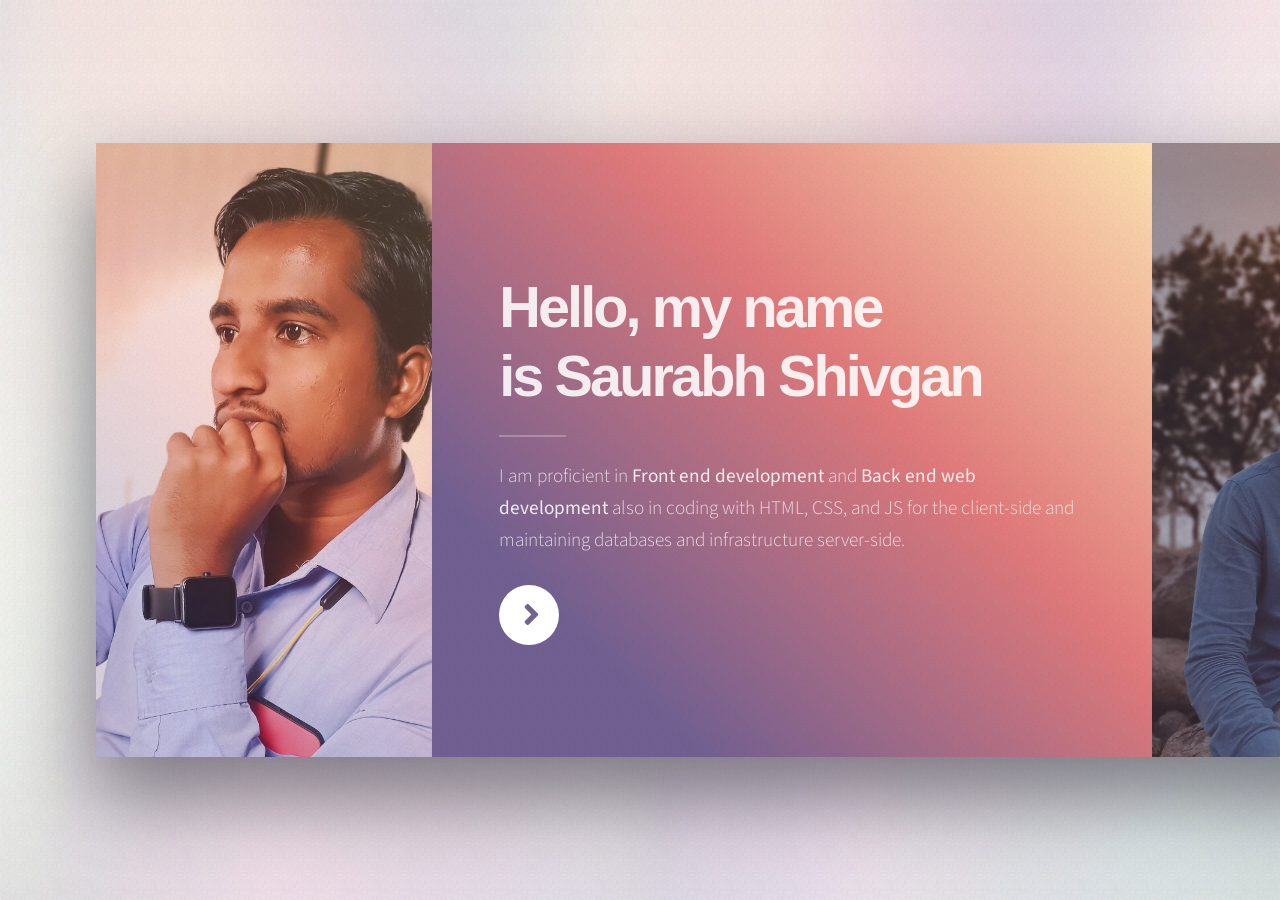
==== commit 6fd6a008: "Add files via upload Fixed Icon" ====
--- a/index.html
+++ b/index.html
@@ -6,6 +6,8 @@
 		<meta name="viewport" content="width=device-width, initial-scale=1, user-scalable=no" />
 		<link rel="stylesheet" href="assets/css/main.css" />
 		<link rel="stylesheet" href="assets/css/fontawesome-all.min.css" />
+		<link rel="stylesheet" href="assets/js/sendemail.js">
+		
 		<script defer src="https://use.fontawesome.com/releases/v5.0.8/js/brands.js" integrity="sha384-sCI3dTBIJuqT6AwL++zH7qL8ZdKaHpxU43dDt9SyOzimtQ9eyRhkG3B7KMl6AO19" crossorigin="anonymous"></script>
 		<link href="https://maxcdn.bootstrapcdn.com/font-awesome/4.2.0/css/font-awesome.min.css" rel="stylesheet">
 		<noscript><link rel="stylesheet" href="assets/css/noscript.css" /></noscript>
@@ -65,34 +67,36 @@
 									
 									<h4><i class=" fas fa-cog"> </i> Programming Language </h4>
 										<p>
-									 <img src="https://raw.githubusercontent.com/devicons/devicon/master/icons/csharp/csharp-original.svg" alt="csharp" width="40" height="40"/> 
-									<img src="https://raw.githubusercontent.com/devicons/devicon/master/icons/dot-net/dot-net-original-wordmark.svg" alt="dotnet" width="40" height="40"/> 
-									<img src="https://raw.githubusercontent.com/devicons/devicon/master/icons/express/express-original-wordmark.svg" alt="express" width="40" height="40"/> </a>
-										 <img src="https://raw.githubusercontent.com/devicons/devicon/master/icons/java/java-original.svg" alt="java" width="40" height="40"/> 
-										
-										<img src="https://raw.githubusercontent.com/devicons/devicon/master/icons/javascript/javascript-original.svg" alt="javascript" width="40" height="40"/> 
-										 <img src="https://raw.githubusercontent.com/devicons/devicon/master/icons/linux/linux-original.svg" alt="linux" width="40" height="40"/>
+									 <img src="images/Csharp.svg" alt="csharp" width="40" height="40"/> 
+									<img src="images/dotnet.svg" alt="dotnet" width="40" height="40"/> 
+									<img src="images/expressjs.svg" alt="express" width="40" height="40"/> </a>
+										 <img src="images/java.svg" alt="java" width="40" height="40"/> 
+										
+										<img src="images/javascript.svg" alt="javascript" width="40" height="40"/> 
+										 <img src="images/linux.svg" alt="linux" width="40" height="40"/>
+										 <img src="images/xamarin-original.svg" alt="Xamarin" width="40" height="40"/>
 									</p>
 									<h4> <i class=" fas fa-cog"> </i>  Front End Development</h4>
 									<p>
-										<img src="https://raw.githubusercontent.com/devicons/devicon/master/icons/html5/html5-original-wordmark.svg" alt="html5" width="40" height="40"/>
-										<img style= "background-color:beige;" src="https://raw.githubusercontent.com/devicons/devicon/master/icons/bootstrap/bootstrap-plain-wordmark.svg" alt="bootstrap" width="40" height="40"/> 
-										<img src="https://raw.githubusercontent.com/devicons/devicon/master/icons/css3/css3-original-wordmark.svg" alt="css3" width="40" height="40"/> 
-										<img src="https://raw.githubusercontent.com/devicons/devicon/master/icons/photoshop/photoshop-line.svg" alt="photoshop" width="40" height="40"/> 
-										<img src="https://raw.githubusercontent.com/devicons/devicon/master/icons/react/react-original-wordmark.svg" alt="react" width="40" height="40"/> <img src="https://reactnative.dev/img/header_logo.svg" alt="reactnative" width="40" height="40"/> <img src="https://raw.githubusercontent.com/devicons/devicon/master/icons/redux/redux-original.svg" alt="redux" width="40" height="40"/> 
+										<img src="images/html5-original-wordmark.svg" alt="html5" width="40" height="40"/>
+										<img style= "background-color:beige;" src="images/bootstrap-plain-wordmark.svg" alt="bootstrap" width="40" height="40"/> 
+										<img src="images/css3-original-wordmark.svg" alt="css3" width="40" height="40"/> 
+										<img src="images/photoshop-line.svg" alt="photoshop" width="40" height="40"/> 
+										<img src="images/react-original-wordmark.svg" alt="react" width="40" height="40"/> <img src="https://reactnative.dev/img/header_logo.svg" alt="reactnative" width="40" height="40"/> 
+										<img src="images/redux-original.svg" alt="redux" width="40" height="40"/> 
 									</p>
 									<h4><i class=" fas fa-cog"> </i>  Back End Development & Database</h4>
 									<p>
 										 <img src="https://www.vectorlogo.zone/logos/flutterio/flutterio-icon.svg" alt="flutter" width="40" height="40"/>
-										 <img src="https://raw.githubusercontent.com/devicons/devicon/master/icons/nginx/nginx-original.svg" alt="nginx" width="40" height="40"/>  <img src="https://raw.githubusercontent.com/devicons/devicon/master/icons/nodejs/nodejs-original-wordmark.svg" alt="nodejs" width="40" height="40"/> 
+										 <img src="images/nginx-original.svg" alt="nginx" width="40" height="40"/>  <img src="images/nodejs-original-wordmark.svg" alt="nodejs" width="40" height="40"/> 
 										 <img src="https://www.vectorlogo.zone/logos/springio/springio-icon.svg" alt="spring" width="40" height="40"/> 
 										<img src="https://www.vectorlogo.zone/logos/getpostman/getpostman-icon.svg" alt="postman" width="40" height="40"/> 
-										<img src="https://raw.githubusercontent.com/devicons/devicon/master/icons/mongodb/mongodb-original-wordmark.svg" alt="mongodb" width="40" height="40"/>  <img src="https://www.svgrepo.com/show/303229/microsoft-sql-server-logo.svg" alt="mssql" width="40" height="40"/> <img src="https://raw.githubusercontent.com/devicons/devicon/master/icons/mysql/mysql-original-wordmark.svg" alt="mysql" width="40" height="40"/> 
+										<img src="images/mongodb-original-wordmark.svg" alt="mongodb" width="40" height="40"/>  <img src="https://www.svgrepo.com/show/303229/microsoft-sql-server-logo.svg" alt="mssql" width="40" height="40"/> <img src="images/mysql-original-wordmark.svg" alt="mysql" width="40" height="40"/> 
 									</p>
 									
 									<h4><i class=" fas fa-cog"> </i>  Deployment & Other tools</h4>
 									<p>
-									<img src="https://raw.githubusercontent.com/devicons/devicon/master/icons/amazonwebservices/amazonwebservices-original-wordmark.svg" alt="aws" width="40" height="40"/> <img src="https://www.vectorlogo.zone/logos/microsoft_azure/microsoft_azure-icon.svg" alt="azure" width="40" height="40"/> <img src="https://raw.githubusercontent.com/devicons/devicon/master/icons/docker/docker-original-wordmark.svg" alt="docker" width="40" height="40"/> <img src="https://www.vectorlogo.zone/logos/jenkins/jenkins-icon.svg" alt="jenkins" width="40" height="40"/> <img src="https://www.vectorlogo.zone/logos/kubernetes/kubernetes-icon.svg" alt="kubernetes" width="40" height="40"/><img src="https://raw.githubusercontent.com/simple-icons/simple-icons/6e46ec1fc23b60c8fd0d2f2ff46db82e16dbd75f/icons/cypress.svg" alt="cypress" width="40" height="40"/> <img src="https://www.vectorlogo.zone/logos/git-scm/git-scm-icon.svg" alt="git" width="40" height="40"/>  <img src="https://raw.githubusercontent.com/detain/svg-logos/780f25886640cef088af994181646db2f6b1a3f8/svg/selenium-logo.svg" alt="selenium" width="40" height="40"/>
+									<img src="images/amazonwebservices-original-wordmark.svg" alt="aws" width="40" height="40"/> <img src="https://www.vectorlogo.zone/logos/microsoft_azure/microsoft_azure-icon.svg" alt="azure" width="40" height="40"/> <img src="images/docker-original-wordmark.svg" alt="docker" width="40" height="40"/> <img src="https://www.vectorlogo.zone/logos/jenkins/jenkins-icon.svg" alt="jenkins" width="40" height="40"/> <img src="https://www.vectorlogo.zone/logos/kubernetes/kubernetes-icon.svg" alt="kubernetes" width="40" height="40"/><img src="images/cypress.svg" alt="cypress" width="40" height="40"/> <img src="https://www.vectorlogo.zone/logos/git-scm/git-scm-icon.svg" alt="git" width="40" height="40"/>  <img src="images/selenium-original.svg" alt="selenium" width="40" height="40"/>
 									
 								</p>
 								</div>
@@ -195,26 +199,29 @@
 							<section class="panel color4-alt">
 								<div class="intro color4">
 									<h2 class="major">Contact</h2>
-									<p>For all enquiries,please contact me on using one of the following :</p>
+									<p>For all enquiries,please contact me on using one of the following or you can send message using form :</p>
 									<strong>- Email : <a href="mailto:saurabhshivgan@yahoo.com">saurabhshivgan@yahoo.com</a></strong>
 									<strong> - Contact No. : <a href="Tel:+91 9518503514">+91 9518503514</a></strong>
 									<p></p>
 								</div>
 								<div class="inner columns divided">
 									<div class="span-3-25">
-										<form method="post" action="#">
+										<form id="contactform" method="post" onsubmit="sendEmail();reset();return false;">
 											<div class="fields">
 												<div class="field half">
 													<label for="name">Name</label>
-													<input type="text" name="name" id="name" />
+													<input type="text" required name="name" id="name" />
+													<span class="error" id="nameError"></span>
 												</div>
 												<div class="field half">
 													<label for="email">Email</label>
-													<input type="email" name="email" id="email" />
+													<input type="email" name="email" id="email" required/>
+													<span class="error" id="emailError"></span>
 												</div>
 												<div class="field">
 													<label for="message">Message</label>
-													<textarea name="message" id="message" rows="4"></textarea>
+													<textarea name="message" id="message" rows="4" required></textarea>
+													<span class="error" id="messageError"></span>
 												</div>
 											</div>
 											<ul class="actions">
@@ -240,7 +247,8 @@
 							<div class="copyright" style="color: green;"> <i class="fas fa-copyright"></i> 2023 Saurabh Shivgan </div>
 
 					</div>
-
+									
+					
 			</div>
 
 		<!-- Scripts -->
@@ -248,6 +256,8 @@
 			<script src="assets/js/browser.min.js"></script>
 			<script src="assets/js/breakpoints.min.js"></script>
 			<script src="assets/js/main.js"></script>
+			<script src="https://smtpjs.com/v3/smtp.js"></script>
+			<script src="assets/js/sendemail.js"></script>
 
 	</body>
 </html>
--- a/assets/css/main.css
+++ b/assets/css/main.css
@@ -1,3759 +1,3759 @@
-@import url(fontawesome-all.min.css);
-@import url("https://fonts.googleapis.com/css?family=Source+Sans+Pro:300,400,300i,400i");
-
-/*
-	Ethereal by HTML5 UP
-	html5up.net | @ajlkn
-	Free for personal and commercial use under the CCA 3.0 license (html5up.net/license)
-*/
-
-html, body, div, span, applet, object,
-iframe, h1, h2, h3, h4, h5, h6, p, blockquote,
-pre, a, abbr, acronym, address, big, cite,
-code, del, dfn, em, img, ins, kbd, q, s, samp,
-small, strike, strong, sub, sup, tt, var, b,
-u, i, center, dl, dt, dd, ol, ul, li, fieldset,
-form, label, legend, table, caption, tbody,
-tfoot, thead, tr, th, td, article, aside,
-canvas, details, embed, figure, figcaption,
-footer, header, hgroup, menu, nav, output, ruby,
-section, summary, time, mark, audio, video {
-	margin: 0;
-	padding: 0;
-	border: 0;
-	font-size: 100%;
-	font: inherit;
-	vertical-align: baseline;}
-
-article, aside, details, figcaption, figure,
-footer, header, hgroup, menu, nav, section {
-	display: block;}
-
-body {
-	line-height: 1;
-}
-
-ol, ul {
-	list-style: none;
-}
-
-blockquote, q {
-	quotes: none;
-}
-
-	blockquote:before, blockquote:after, q:before, q:after {
-		content: '';
-		content: none;
-	}
-
-table {
-	border-collapse: collapse;
-	border-spacing: 0;
-}
-
-body {
-	-webkit-text-size-adjust: none;
-}
-
-mark {
-	background-color: transparent;
-	color: inherit;
-}
-
-input::-moz-focus-inner {
-	border: 0;
-	padding: 0;
-}
-
-input, select, textarea {
-	-moz-appearance: none;
-	-webkit-appearance: none;
-	-ms-appearance: none;
-	appearance: none;
-}
-
-
-/* Page */
-
-	@-moz-keyframes load-spinner {
-		0% {
-			-moz-transform: rotate(0deg);
-			-webkit-transform: rotate(0deg);
-			-ms-transform: rotate(0deg);
-			transform: rotate(0deg);
-		}
-
-		100% {
-			-moz-transform: rotate(360deg);
-			-webkit-transform: rotate(360deg);
-			-ms-transform: rotate(360deg);
-			transform: rotate(360deg);
-		}
-	}
-
-	@-webkit-keyframes load-spinner {
-		0% {
-			-moz-transform: rotate(0deg);
-			-webkit-transform: rotate(0deg);
-			-ms-transform: rotate(0deg);
-			transform: rotate(0deg);
-		}
-
-		100% {
-			-moz-transform: rotate(360deg);
-			-webkit-transform: rotate(360deg);
-			-ms-transform: rotate(360deg);
-			transform: rotate(360deg);
-		}
-	}
-
-	@-ms-keyframes load-spinner {
-		0% {
-			-moz-transform: rotate(0deg);
-			-webkit-transform: rotate(0deg);
-			-ms-transform: rotate(0deg);
-			transform: rotate(0deg);
-		}
-
-		100% {
-			-moz-transform: rotate(360deg);
-			-webkit-transform: rotate(360deg);
-			-ms-transform: rotate(360deg);
-			transform: rotate(360deg);
-		}
-	}
-
-	@keyframes load-spinner {
-		0% {
-			-moz-transform: rotate(0deg);
-			-webkit-transform: rotate(0deg);
-			-ms-transform: rotate(0deg);
-			transform: rotate(0deg);
-		}
-
-		100% {
-			-moz-transform: rotate(360deg);
-			-webkit-transform: rotate(360deg);
-			-ms-transform: rotate(360deg);
-			transform: rotate(360deg);
-		}
-	}
-
-	@-ms-viewport {
-		width: device-width;
-	}
-
-	html {
-		width: 100%;
-		height: 100%;
-	}
-
-	html {
-		box-sizing: border-box;
-	}
-
-	*, *:before, *:after {
-		box-sizing: inherit;
-	}
-
-	body {
-		display: -moz-flex;
-		display: -webkit-flex;
-		display: -ms-flex;
-		display: flex;
-		-moz-align-items: center;
-		-webkit-align-items: center;
-		-ms-align-items: center;
-		align-items: center;
-		-moz-justify-content: -moz-flex-start;
-		-webkit-justify-content: -webkit-flex-start;
-		-ms-justify-content: -ms-flex-start;
-		justify-content: flex-start;
-		-ms-overflow-style: scrollbar;
-		width: 100%;
-		height: 100%;
-		min-height: 30rem;
-		overflow: hidden;
-	}
-
-		body:before {
-			-moz-animation: load-spinner 1s infinite linear;
-			-webkit-animation: load-spinner 1s infinite linear;
-			-ms-animation: load-spinner 1s infinite linear;
-			animation: load-spinner 1s infinite linear;
-			-moz-transition: opacity 0.25s ease;
-			-webkit-transition: opacity 0.25s ease;
-			-ms-transition: opacity 0.25s ease;
-			transition: opacity 0.25s ease;
-			-moz-transition-delay: 0s;
-			-webkit-transition-delay: 0s;
-			-ms-transition-delay: 0s;
-			transition-delay: 0s;
-			pointer-events: none;
-			content: '';
-			display: block;
-			position: absolute;
-			top: 50%;
-			left: 50%;
-			width: 4rem;
-			height: 4rem;
-			margin: -2rem 0 0 -2rem;
-			background-image: url("data:image/svg+xml;charset=utf8,%3Csvg xmlns='http://www.w3.org/2000/svg' xmlns:xlink='http://www.w3.org/1999/xlink' width='96px' height='96px' viewBox='0 0 96 96' zoomAndPan='disable'%3E%3Cstyle%3Ecircle %7Bfill: transparent%3B stroke: %232e2b37%3B stroke-width: 1.5px%3B %7D%3C/style%3E%3Cdefs%3E%3CclipPath id='corner'%3E%3Cpolygon points='0,0 48,0 48,48 96,48 96,96 0,96' /%3E%3C/clipPath%3E%3C/defs%3E%3Cg clip-path='url(%23corner)'%3E%3Ccircle cx='48' cy='48' r='32'/%3E%3C/g%3E%3C/svg%3E");
-			background-position: center;
-			background-repeat: no-repeat;
-			background-size: 4rem;
-			opacity: 0;
-		}
-
-		body:after {
-			pointer-events: none;
-			content: '';
-			display: block;
-			position: fixed;
-			top: 0;
-			left: 0;
-			width: 100%;
-			height: 100%;
-			z-index: -1;
-			background-attachment: fixed;
-			background-color: #e1e6e1;
-			background-image: url("../../images/overlay.png"), url("../../images/bg.jpg");
-			background-repeat: repeat, repeat-x;
-			background-size: 128px 128px, cover;
-		}
-
-		body.is-preload *, body.is-preload *:before, body.is-preload *:after {
-			-moz-animation: none !important;
-			-webkit-animation: none !important;
-			-ms-animation: none !important;
-			animation: none !important;
-			-moz-transition: none !important;
-			-webkit-transition: none !important;
-			-ms-transition: none !important;
-			transition: none !important;
-		}
-
-		body.is-preload:before {
-			-moz-transition: opacity 1s ease;
-			-webkit-transition: opacity 1s ease;
-			-ms-transition: opacity 1s ease;
-			transition: opacity 1s ease;
-			-moz-transition-delay: 0.75s;
-			-webkit-transition-delay: 0.75s;
-			-ms-transition-delay: 0.75s;
-			transition-delay: 0.75s;
-			opacity: 0.25;
-		}
-
-	@media screen and (max-width: 736px) {
-
-		html {
-			height: auto;
-		}
-
-		body {
-			height: auto;
-			overflow-x: hidden;
-			overflow-y: auto;
-		}
-
-	}
-
-	@media screen and (max-width: 480px) {
-
-		html, body {
-			min-width: 320px;
-		}
-
-	}
-
-/* Typography */
-
-	html {
-		font-size: 18pt;
-		font-size: 1vmax;
-	}
-
-		@media screen and (max-width: 1680px) {
-
-			html {
-				font-size: 12pt;
-				font-size: 1.1vmax;
-			}
-
-		}
-
-		@media screen and (max-width: 1280px) {
-
-			html {
-				font-size: 11pt;
-				font-size: 1.5vmax;
-			}
-
-		}
-
-	body, input, select, textarea {
-		color: rgba(255, 255, 255, 0.75);
-		font-family: "Source Sans Pro", Helvetica, sans-serif;
-		font-size: 1rem;
-		font-weight: 300;
-		line-height: 1.65;
-	}
-
-	a {
-		-moz-transition: color 0.2s ease-in-out, border-bottom-color 0.2s ease-in-out;
-		-webkit-transition: color 0.2s ease-in-out, border-bottom-color 0.2s ease-in-out;
-		-ms-transition: color 0.2s ease-in-out, border-bottom-color 0.2s ease-in-out;
-		transition: color 0.2s ease-in-out, border-bottom-color 0.2s ease-in-out;
-		color: inherit;
-		border-bottom: dotted 1px;
-		text-decoration: none;
-	}
-
-		a:hover {
-			border-bottom-color: transparent;
-			color: #ffe4b4;
-		}
-
-	strong, b {
-		color: rgba(255, 255, 255, 0.875);
-		font-weight: 400;
-	}
-
-	em, i {
-		font-style: italic;
-	}
-
-	p {
-		margin: 0 0 1.5rem 0;
-	}
-
-		body.is-ie p {
-			width: 100%;
-		}
-
-	h1, h2, h3, h4, h5, h6 {
-		color: rgba(255, 255, 255, 0.875);
-		font-family: Arial, Helvetica, sans-serif;
-		font-weight: 700;
-		line-height: 1.3;
-		margin: 0 0 0.75rem 0;
-		letter-spacing: -0.05em;
-	}
-
-		h1 a, h2 a, h3 a, h4 a, h5 a, h6 a {
-			color: inherit;
-			text-decoration: none;
-		}
-
-	h1.major, h2.major, h3.major {
-		position: relative;
-	}
-
-		h1.major:after, h2.major:after, h3.major:after {
-			content: '';
-			position: absolute;
-			left: 0;
-			width: 3.5rem;
-			height: 0.1rem;
-			background-color: rgba(255, 255, 255, 0.25);
-		}
-
-	h1 {
-		font-size: 3rem;
-		line-height: 1.2;
-	}
-
-		h1.major {
-			margin: 0 0 2.625rem 0;
-		}
-
-			h1.major:after {
-				bottom: -1.325rem;
-			}
-
-	h2 {
-		font-size: 1.75rem;
-		line-height: 1.2;
-	}
-
-		h2.major {
-			margin: 0 0 1.9875rem 0;
-		}
-
-			h2.major:after {
-				bottom: -1.2rem;
-			}
-
-	h3 {
-		font-size: 1.325rem;
-	}
-
-		h3.major {
-			margin: 0 0 1.875rem 0;
-		}
-
-			h3.major:after {
-				bottom: -0.75rem;
-			}
-
-	h4 {
-		font-size: 1rem;
-	}
-
-	h5 {
-		font-size: 0.9rem;
-	}
-
-	h6 {
-		font-size: 0.7rem;
-	}
-
-	sub {
-		font-size: 0.8rem;
-		position: relative;
-		top: 0.5rem;
-	}
-
-	sup {
-		font-size: 0.8rem;
-		position: relative;
-		top: -0.5rem;
-	}
-
-	blockquote {
-		border-left: solid 0.25rem rgba(255, 255, 255, 0.25);
-		font-style: italic;
-		margin: 0 0 1.5rem 0;
-		padding: 0.375rem 0 0.375rem 1.5rem;
-	}
-
-	code {
-		background: rgba(255, 255, 255, 0.075);
-		border-radius: 0.25rem;
-		font-family: "Courier New", monospace;
-		font-size: 0.8rem;
-		margin: 0 0.25rem;
-		padding: 0.25rem 0.65rem;
-	}
-
-	pre {
-		-webkit-overflow-scrolling: touch;
-		font-family: "Courier New", monospace;
-		font-size: 0.8rem;
-		margin: 0 0 1.5rem 0;
-		white-space: pre-wrap;
-	}
-
-		pre code {
-			display: block;
-			line-height: 1.625;
-			padding: 1rem 1.5rem;
-			overflow-x: auto;
-			margin: 0;
-		}
-
-	hr {
-		border: 0;
-		border-bottom: solid 2px rgba(255, 255, 255, 0.25);
-		margin: 1.875rem 0;
-	}
-
-	.align-left {
-		text-align: left;
-	}
-
-	.align-center {
-		text-align: center;
-	}
-
-	.align-right {
-		text-align: right;
-	}
-
-	@media screen and (max-width: 736px) {
-
-		html {
-			font-size: 12pt;
-		}
-
-		h1 {
-			font-size: 2.25rem;
-			line-height: 1.2;
-		}
-
-			h1.major {
-				margin: 0 0 2.625rem 0;
-			}
-
-				h1.major:after {
-					bottom: -1.325rem;
-				}
-
-		h2 {
-			font-size: 1.5rem;
-			line-height: 1.2;
-		}
-
-			h2.major {
-				margin: 0 0 1.9875rem 0;
-			}
-
-				h2.major:after {
-					bottom: -1.2rem;
-				}
-
-		h3 {
-			font-size: 1rem;
-		}
-
-			h3.major {
-				margin: 0 0 1.875rem 0;
-			}
-
-				h3.major:after {
-					bottom: -0.75rem;
-				}
-
-		h4 {
-			font-size: 1rem;
-		}
-
-		h5 {
-			font-size: 0.9rem;
-		}
-
-		h6 {
-			font-size: 0.7rem;
-		}
-
-		h1 br, h2 br, h3 br, h4 br, h5 br, h6 br {
-			display: none;
-		}
-
-	}
-
-	@media screen and (max-width: 360px) {
-
-		html {
-			font-size: 11pt;
-		}
-
-	}
-
-/* Form */
-
-	form {
-		margin: 0 0 1.5rem 0;
-	}
-
-		form > :last-child {
-			margin-bottom: 0;
-		}
-
-		form > .fields {
-			display: -moz-flex;
-			display: -webkit-flex;
-			display: -ms-flex;
-			display: flex;
-			-moz-flex-wrap: wrap;
-			-webkit-flex-wrap: wrap;
-			-ms-flex-wrap: wrap;
-			flex-wrap: wrap;
-			width: calc(100% + 3rem);
-			margin: -1.5rem 0 1.5rem -1.5rem;
-		}
-
-			form > .fields > .field {
-				-moz-flex-grow: 0;
-				-webkit-flex-grow: 0;
-				-ms-flex-grow: 0;
-				flex-grow: 0;
-				-moz-flex-shrink: 0;
-				-webkit-flex-shrink: 0;
-				-ms-flex-shrink: 0;
-				flex-shrink: 0;
-				padding: 1.5rem 0 0 1.5rem;
-				width: calc(100% - 1.5rem);
-			}
-
-				form > .fields > .field.half {
-					width: calc(50% - 0.75rem);
-				}
-
-				form > .fields > .field.third {
-					width: calc(100%/3 - 0.5rem);
-				}
-
-				form > .fields > .field.quarter {
-					width: calc(25% - 0.375rem);
-				}
-
-		@media screen and (max-width: 736px) {
-
-			form > .fields {
-				width: calc(100% + 2.25rem);
-				margin: -1.125rem 0 1.5rem -1.125rem;
-			}
-
-				form > .fields > .field {
-					padding: 1.125rem 0 0 1.125rem;
-					width: calc(100% - 1.125rem);
-				}
-
-					form > .fields > .field.half {
-						width: calc(100% - 1.125rem);
-					}
-
-					form > .fields > .field.third {
-						width: calc(100% - 1.125rem);
-					}
-
-					form > .fields > .field.quarter {
-						width: calc(100% - 1.125rem);
-					}
-
-		}
-
-	label {
-		color: rgba(255, 255, 255, 0.875);
-		display: block;
-		font-family: Arial, Helvetica, sans-serif;
-		font-size: 0.8rem;
-		font-weight: 700;
-		margin: 0 0 0.4875rem 0;
-	}
-
-	input[type="text"],
-	input[type="password"],
-	input[type="email"],
-	input[type="tel"],
-	select,
-	textarea {
-		-moz-appearance: none;
-		-webkit-appearance: none;
-		-ms-appearance: none;
-		appearance: none;
-		background: transparent;
-		border: solid 2px rgba(255, 255, 255, 0.25);
-		border-radius: 0.25rem;
-		color: inherit;
-		display: block;
-		outline: 0;
-		padding: 0 0.75rem;
-		text-decoration: none;
-		width: 100%;
-	}
-
-		input[type="text"]:invalid,
-		input[type="password"]:invalid,
-		input[type="email"]:invalid,
-		input[type="tel"]:invalid,
-		select:invalid,
-		textarea:invalid {
-			box-shadow: none;
-		}
-
-		input[type="text"]:focus,
-		input[type="password"]:focus,
-		input[type="email"]:focus,
-		input[type="tel"]:focus,
-		select:focus,
-		textarea:focus {
-			border-color: #ffe4b4;
-		}
-
-	option {
-		background-color: rgba(255, 255, 255, 0.875);
-		color: #2e2b37;
-	}
-
-	select {
-		background-image: url("data:image/svg+xml;charset=utf8,%3Csvg xmlns='http://www.w3.org/2000/svg' width='40' height='40' preserveAspectRatio='none' viewBox='0 0 40 40'%3E%3Cpath d='M9.4,12.3l10.4,10.4l10.4-10.4c0.2-0.2,0.5-0.4,0.9-0.4c0.3,0,0.6,0.1,0.9,0.4l3.3,3.3c0.2,0.2,0.4,0.5,0.4,0.9 c0,0.4-0.1,0.6-0.4,0.9L20.7,31.9c-0.2,0.2-0.5,0.4-0.9,0.4c-0.3,0-0.6-0.1-0.9-0.4L4.3,17.3c-0.2-0.2-0.4-0.5-0.4-0.9 c0-0.4,0.1-0.6,0.4-0.9l3.3-3.3c0.2-0.2,0.5-0.4,0.9-0.4S9.1,12.1,9.4,12.3z' fill='rgba(255, 255, 255, 0.25)' /%3E%3C/svg%3E");
-		background-size: 1.25rem;
-		background-repeat: no-repeat;
-		background-position: calc(100% - 1rem) center;
-		height: 2.5rem;
-		padding-right: 2.5rem;
-		text-overflow: ellipsis;
-	}
-
-		select option {
-			color: rgba(255, 255, 255, 0.875);
-			background: #2e2b37;
-		}
-
-		select:focus::-ms-value {
-			background-color: transparent;
-		}
-
-		select::-ms-expand {
-			display: none;
-		}
-
-	input[type="text"],
-	input[type="password"],
-	input[type="email"],
-	select {
-		height: 2.5rem;
-	}
-
-	textarea {
-		padding: 0.75rem 1rem;
-	}
-
-	input[type="checkbox"],
-	input[type="radio"] {
-		-moz-appearance: none;
-		-webkit-appearance: none;
-		-ms-appearance: none;
-		appearance: none;
-		display: block;
-		float: left;
-		margin-right: -2rem;
-		opacity: 0;
-		width: 1rem;
-		z-index: -1;
-	}
-
-		input[type="checkbox"] + label,
-		input[type="radio"] + label {
-			text-decoration: none;
-			position: relative;
-			color: rgba(255, 255, 255, 0.75);
-			cursor: pointer;
-			display: inline-block;
-			font-size: 1rem;
-			font-weight: 300;
-			margin-bottom: 0;
-			padding-left: 2.5rem;
-			padding-right: 1rem;
-		}
-
-			input[type="checkbox"] + label:before,
-			input[type="radio"] + label:before {
-				-moz-osx-font-smoothing: grayscale;
-				-webkit-font-smoothing: antialiased;
-				display: inline-block;
-				font-style: normal;
-				font-variant: normal;
-				text-rendering: auto;
-				line-height: 1;
-				text-transform: none !important;
-				font-family: 'Font Awesome 5 Free';
-				font-weight: 900;
-			}
-
-			input[type="checkbox"] + label:before,
-			input[type="radio"] + label:before {
-				content: '';
-				display: inline-block;
-				font-size: 0.8rem;
-				position: absolute;
-				top: 0;
-				left: 0;
-				width: 1.6875rem;
-				height: 1.6875rem;
-				line-height: 1.6875rem;
-				background: rgba(255, 255, 255, 0.075);
-				border: solid 1px rgba(255, 255, 255, 0.25);
-				border-radius: 0.25rem;
-				color: #2e2b37;
-				text-align: center;
-			}
-
-				body.is-ie input[type="checkbox"] + label:before, body.is-ie
-				input[type="radio"] + label:before {
-					line-height: 1.5;
-				}
-
-		input[type="checkbox"]:checked + label:before,
-		input[type="radio"]:checked + label:before {
-			content: '\f00c';
-			background: rgba(255, 255, 255, 0.875);
-			border-color: rgba(255, 255, 255, 0.875);
-		}
-
-		input[type="checkbox"]:focus + label:before,
-		input[type="radio"]:focus + label:before {
-			border-color: #ffe4b4;
-			box-shadow: 0 0 0 1px #ffe4b4;
-		}
-
-		input[type="checkbox"]:focus:checked + label:before,
-		input[type="radio"]:focus:checked + label:before {
-			background: #ffe4b4;
-		}
-
-		input[type="checkbox"].color1 + label:before,
-		input[type="radio"].color1 + label:before {
-			color: #726193;
-		}
-
-		input[type="checkbox"].color2 + label:before,
-		input[type="radio"].color2 + label:before {
-			color: #e37b7c;
-		}
-
-		input[type="checkbox"].color3 + label:before,
-		input[type="radio"].color3 + label:before {
-			color: #ffe4b4;
-		}
-
-		input[type="checkbox"].color4 + label:before,
-		input[type="radio"].color4 + label:before {
-			color: #353865;
-		}
-
-	input[type="checkbox"] + label:before {
-		border-radius: 0.25rem;
-	}
-
-	input[type="radio"] + label:before {
-		border-radius: 100%;
-	}
-
-	::-webkit-input-placeholder {
-		color: rgba(255, 255, 255, 0.5) !important;
-		opacity: 1.0;
-	}
-
-	:-moz-placeholder {
-		color: rgba(255, 255, 255, 0.5) !important;
-		opacity: 1.0;
-	}
-
-	::-moz-placeholder {
-		color: rgba(255, 255, 255, 0.5) !important;
-		opacity: 1.0;
-	}
-
-	:-ms-input-placeholder {
-		color: rgba(255, 255, 255, 0.5) !important;
-		opacity: 1.0;
-	}
-
-/* Icon */
-
-	.icon {
-		text-decoration: none;
-		position: relative;
-		border-bottom: none;
-	}
-
-		.icon:before {
-			-moz-osx-font-smoothing: grayscale;
-			-webkit-font-smoothing: antialiased;
-			display: inline-block;
-			font-style: normal;
-			font-variant: normal;
-			text-rendering: auto;
-			line-height: 1;
-			text-transform: none !important;
-			font-family: 'Font Awesome 5 Free';
-			font-weight: 400;
-		}
-
-		.icon > .label {
-			display: none;
-		}
-
-		.icon:before {
-			line-height: inherit;
-		}
-
-		.icon.solid:before {
-			font-weight: 900;
-		}
-
-		.icon.brands:before {
-			font-family: 'Font Awesome 5 Brands';
-		}
-
-/* Image */
-
-	.image {
-		display: inline-block;
-		position: relative;
-		border: 0;
-	}
-
-		.image.filtered:after {
-			background-image: url("../../images/overlay.png"), linear-gradient(45deg, rgba(114, 97, 147, 0.25) 25%, rgba(227, 123, 124, 0.25) 50%, rgba(255, 228, 180, 0.25));
-			background-size: 128px 128px, auto;
-			pointer-events: none;
-			content: '';
-			position: absolute;
-			top: 0;
-			left: 0;
-			width: 100%;
-			height: 100%;
-			opacity: 1;
-			z-index: 1;
-		}
-
-		.image.filtered.tinted:after {
-			background-image: url("../../images/overlay.png"), linear-gradient(45deg, rgba(114, 97, 147, 0.25) 25%, rgba(227, 123, 124, 0.25) 50%, rgba(255, 228, 180, 0.25)), linear-gradient(0deg, rgba(0, 0, 0, 0.125), rgba(0, 0, 0, 0.125));
-			background-size: 128px 128px, auto, auto;
-		}
-
-		.image[data-position] img {
-			-moz-object-fit: cover;
-			-webkit-object-fit: cover;
-			-ms-object-fit: cover;
-			object-fit: cover;
-			display: block;
-			position: absolute;
-			top: 0;
-			left: 0;
-			width: 100%;
-			height: 100%;
-		}
-
-		.image[data-position="top left"] img {
-			-moz-object-position: top left;
-			-webkit-object-position: top left;
-			-ms-object-position: top left;
-			object-position: top left;
-		}
-
-		.image[data-position="top"] img {
-			-moz-object-position: top;
-			-webkit-object-position: top;
-			-ms-object-position: top;
-			object-position: top;
-		}
-
-		.image[data-position="top right"] img {
-			-moz-object-position: top right;
-			-webkit-object-position: top right;
-			-ms-object-position: top right;
-			object-position: top right;
-		}
-
-		.image[data-position="right"] img {
-			-moz-object-position: right;
-			-webkit-object-position: right;
-			-ms-object-position: right;
-			object-position: right;
-		}
-
-		.image[data-position="bottom right"] img {
-			-moz-object-position: bottom right;
-			-webkit-object-position: bottom right;
-			-ms-object-position: bottom right;
-			object-position: bottom right;
-		}
-
-		.image[data-position="bottom"] img {
-			-moz-object-position: bottom;
-			-webkit-object-position: bottom;
-			-ms-object-position: bottom;
-			object-position: bottom;
-		}
-
-		.image[data-position="bottom left"] img {
-			-moz-object-position: bottom left;
-			-webkit-object-position: bottom left;
-			-ms-object-position: bottom left;
-			object-position: bottom left;
-		}
-
-		.image[data-position="left"] img {
-			-moz-object-position: left;
-			-webkit-object-position: left;
-			-ms-object-position: left;
-			object-position: left;
-		}
-
-		.image[data-position="center"] img {
-			-moz-object-position: center;
-			-webkit-object-position: center;
-			-ms-object-position: center;
-			object-position: center;
-		}
-
-		.image[data-position="25% 25%"] img {
-			-moz-object-position: 25% 25%;
-			-webkit-object-position: 25% 25%;
-			-ms-object-position: 25% 25%;
-			object-position: 25% 25%;
-		}
-
-		.image[data-position="75% 25%"] img {
-			-moz-object-position: 75% 25%;
-			-webkit-object-position: 75% 25%;
-			-ms-object-position: 75% 25%;
-			object-position: 75% 25%;
-		}
-
-		.image[data-position="75% 75%"] img {
-			-moz-object-position: 75% 75%;
-			-webkit-object-position: 75% 75%;
-			-ms-object-position: 75% 75%;
-			object-position: 75% 75%;
-		}
-
-		.image[data-position="25% 75%"] img {
-			-moz-object-position: 25% 75%;
-			-webkit-object-position: 25% 75%;
-			-ms-object-position: 25% 75%;
-			object-position: 25% 75%;
-		}
-
-		.image img {
-			display: block;
-		}
-
-		.image.left, .image.right {
-			max-width: 40%;
-		}
-
-			.image.left img, .image.right img {
-				width: 100%;
-			}
-
-		.image.left {
-			float: left;
-			padding: 0 1.5rem 1rem 0;
-			top: 0.25rem;
-		}
-
-		.image.right {
-			float: right;
-			padding: 0 0 1rem 1.5rem;
-			top: 0.25rem;
-		}
-
-		.image.fit {
-			display: block;
-			margin: 0 0 1.5rem 0;
-			width: 100%;
-		}
-
-			.image.fit img {
-				width: 100%;
-			}
-
-		.image.main {
-			display: block;
-			margin: 0 0 2.25rem 0;
-			width: 100%;
-		}
-
-			.image.main img {
-				width: 100%;
-			}
-
-/* List */
-
-	ol {
-		list-style: decimal;
-		margin: 0 0 1.5rem 0;
-		padding-left: 1.25rem;
-	}
-
-		ol li {
-			padding-left: 0.25rem;
-		}
-
-	ul {
-		list-style: disc;
-		margin: 0 0 1.5rem 0;
-		padding-left: 1rem;
-	}
-
-		ul li {
-			padding-left: 0.5rem;
-		}
-
-		ul.alt {
-			list-style: none;
-			padding-left: 0;
-		}
-
-			ul.alt li {
-				border-top: solid 1px rgba(255, 255, 255, 0.25);
-				padding: 0.5rem 0;
-			}
-
-				ul.alt li:first-child {
-					border-top: 0;
-					padding-top: 0;
-				}
-
-	dl {
-		margin: 0 0 1.5rem 0;
-	}
-
-		dl dt {
-			display: block;
-			font-weight: 400;
-			margin: 0 0 0.75rem 0;
-		}
-
-		dl dd {
-			margin-left: 1.5rem;
-		}
-
-/* Actions */
-
-	ul.actions {
-		display: -moz-flex;
-		display: -webkit-flex;
-		display: -ms-flex;
-		display: flex;
-		cursor: default;
-		list-style: none;
-		margin-left: -0.75rem;
-		padding-left: 0;
-	}
-
-		ul.actions li {
-			padding: 0 0 0 0.75rem;
-			vertical-align: middle;
-		}
-
-		ul.actions.special {
-			-moz-justify-content: center;
-			-webkit-justify-content: center;
-			-ms-justify-content: center;
-			justify-content: center;
-			width: 100%;
-			margin-left: 0;
-		}
-
-			ul.actions.special li:first-child {
-				padding-left: 0;
-			}
-
-		ul.actions.stacked {
-			-moz-flex-direction: column;
-			-webkit-flex-direction: column;
-			-ms-flex-direction: column;
-			flex-direction: column;
-			margin-left: 0;
-		}
-
-			ul.actions.stacked li {
-				padding: 0.975rem 0 0 0;
-			}
-
-				ul.actions.stacked li:first-child {
-					padding-top: 0;
-				}
-
-		ul.actions.fit {
-			width: calc(100% + 0.75rem);
-		}
-
-			ul.actions.fit li {
-				-moz-flex-grow: 1;
-				-webkit-flex-grow: 1;
-				-ms-flex-grow: 1;
-				flex-grow: 1;
-				-moz-flex-shrink: 1;
-				-webkit-flex-shrink: 1;
-				-ms-flex-shrink: 1;
-				flex-shrink: 1;
-				width: 100%;
-			}
-
-				ul.actions.fit li > * {
-					width: 100%;
-				}
-
-			ul.actions.fit.stacked {
-				width: 100%;
-			}
-
-/* Icons */
-
-	ul.icons {
-		cursor: default;
-		list-style: none;
-		padding-left: 0;
-	}
-
-		ul.icons li {
-			display: inline-block;
-			padding: 0 1rem 0 0;
-		}
-
-			ul.icons li:last-child {
-				padding-right: 0;
-			}
-
-			ul.icons li .icon:before {
-				font-size: 1.25em;
-			}
-
-/* Grid Icons */
-
-	ul.grid-icons {
-		display: -moz-flex;
-		display: -webkit-flex;
-		display: -ms-flex;
-		display: flex;
-		-moz-flex-wrap: wrap;
-		-webkit-flex-wrap: wrap;
-		-ms-flex-wrap: wrap;
-		flex-wrap: wrap;
-		-moz-justify-content: center;
-		-webkit-justify-content: center;
-		-ms-justify-content: center;
-		justify-content: center;
-		list-style: none;
-		margin: 0 0 1.5rem 0;
-		padding-left: 0;
-	}
-
-		ul.grid-icons .icon {
-			display: block;
-			position: relative;
-			width: 100%;
-			text-align: center;
-		}
-
-			ul.grid-icons .icon:before {
-				display: block;
-				width: 6rem;
-				height: 6rem;
-				line-height: 6rem;
-				border-radius: 6rem;
-				box-shadow: inset 0 0 0 2px rgba(255, 255, 255, 0.25);
-				font-size: 2.5rem;
-				margin: 0 auto;
-				text-align: center;
-			}
-
-				body.is-ie ul.grid-icons .icon:before {
-					line-height: 2.375;
-				}
-
-		ul.grid-icons > li {
-			-moz-flex-grow: 0;
-			-webkit-flex-grow: 0;
-			-ms-flex-grow: 0;
-			flex-grow: 0;
-			-moz-flex-shrink: 0;
-			-webkit-flex-shrink: 0;
-			-ms-flex-shrink: 0;
-			flex-shrink: 0;
-			position: relative;
-			margin: 1.5rem 0 0 1.5rem;
-			padding-left: 0;
-		}
-
-		ul.grid-icons.connected > li:before {
-			content: '';
-			display: block;
-			position: absolute;
-			width: 1.5rem;
-			height: 2px;
-			top: 50%;
-			left: -1.5rem;
-			background-color: rgba(255, 255, 255, 0.25);
-		}
-
-		ul.grid-icons.connected > li:after {
-			content: '';
-			display: block;
-			position: absolute;
-			width: 2px;
-			height: 1.5rem;
-			top: -1.5rem;
-			left: 50%;
-			background-color: rgba(255, 255, 255, 0.25);
-		}
-
-		ul.grid-icons.two {
-			width: 14rem;
-		}
-
-			ul.grid-icons.two > li:nth-child(-n + 2) {
-				margin-top: 0;
-			}
-
-				ul.grid-icons.two > li:nth-child(-n + 2):after {
-					display: none;
-				}
-
-			ul.grid-icons.two > li:nth-child(2n - 1) {
-				margin-left: 0;
-			}
-
-				ul.grid-icons.two > li:nth-child(2n - 1):before {
-					display: none;
-				}
-
-		ul.grid-icons.three {
-			width: 21.5rem;
-		}
-
-			ul.grid-icons.three > li:nth-child(-n + 3) {
-				margin-top: 0;
-			}
-
-				ul.grid-icons.three > li:nth-child(-n + 3):after {
-					display: none;
-				}
-
-			ul.grid-icons.three > li:nth-child(3n - 2) {
-				margin-left: 0;
-			}
-
-				ul.grid-icons.three > li:nth-child(3n - 2):before {
-					display: none;
-				}
-
-		ul.grid-icons.four {
-			width: 29rem;
-		}
-
-			ul.grid-icons.four > li:nth-child(-n + 4) {
-				margin-top: 0;
-			}
-
-				ul.grid-icons.four > li:nth-child(-n + 4):after {
-					display: none;
-				}
-
-			ul.grid-icons.four > li:nth-child(4n - 3) {
-				margin-left: 0;
-			}
-
-				ul.grid-icons.four > li:nth-child(4n - 3):before {
-					display: none;
-				}
-
-		@media screen and (max-width: 736px) {
-
-			ul.grid-icons {
-				-moz-justify-content: -moz-flex-start;
-				-webkit-justify-content: -webkit-flex-start;
-				-ms-justify-content: -ms-flex-start;
-				justify-content: flex-start;
-				width: 100% !important;
-				margin: -1rem 0 1.5rem -1rem;
-			}
-
-				ul.grid-icons .icon:before {
-					width: 4.5rem;
-					height: 4.5rem;
-					line-height: 4.5rem;
-					font-size: 1.75rem;
-				}
-
-				ul.grid-icons > li {
-					margin: 1rem 0 0 1rem !important;
-				}
-
-					ul.grid-icons > li:before {
-						display: none !important;
-					}
-
-					ul.grid-icons > li:after {
-						display: none !important;
-					}
-
-		}
-
-		.education {
-			position: relative;
-			padding: 60px 30px;
-			background: #ffffff;
-			border-bottom: 30px solid #F6D155;
-		}
-		
-		.education .edu-col {
-			position: relative;
-			width: 100%;
-			padding: 20px 0 20px 20px;
-			border-left: 1px solid #FF6F61;
-			border-bottom: 1px solid #FF6F61;
-		}
-		
-		.education .col-md-6:first-child .edu-col {
-			padding-top: 0;
-		}
-		
-		.education .col-md-6:last-child .edu-col {
-			border-bottom: none;
-			padding-bottom: 0;
-		}
-		
-		@media (min-width: 768px) {
-			.education .col-md-6:nth-child(-n+2) .edu-col {
-				padding-top: 0;
-			}
-		
-			.education .col-md-6:last-child .edu-col,
-			.education .col-md-6:nth-last-child(2) .edu-col {
-				border-bottom: none;
-				padding-bottom: 0;
-			}
-		}
-		
-		.education .edu-col span {
-			position: relative;
-			display: block;
-			font-size: 13px;
-			letter-spacing: 1px;
-			margin-bottom: 10px;
-		}
-		
-		.education .edu-col span::before {
-			position: absolute;
-			content: "";
-			width: 11px;
-			height: 11px;
-			background: #FF6F61;
-			top: 5px;
-			left: -26px;
-			border-radius: 5px;
-		}
-		
-		.education .edu-col span i {
-			color: #FF6F61;
-		}
-		
-		.education .edu-col h3 {
-			font-size: 20px;
-			font-weight: 700;
-			letter-spacing: 2px;
-		}
-		
-		.education .edu-col p {
-			margin: 0;
-		}
-
-/* Contact Icons */
-
-	ul.contact-icons {
-		list-style: none;
-		padding-left: 0;
-	}
-
-		ul.contact-icons > li {
-			margin: 1.25rem 0 0 0;
-			padding-left: 0;
-		}
-
-			ul.contact-icons > li:before {
-				display: inline-block;
-				width: 2.25rem;
-				height: 2.25rem;
-				line-height: 2.25rem;
-				border-radius: 2.25rem;
-				background-color: white;
-				color: #2e2b37;
-				cursor: default;
-				font-size: 1.125rem;
-				margin-right: 1rem;
-				text-align: center;
-				vertical-align: middle;
-			}
-
-				body.is-ie ul.contact-icons > li:before {
-					line-height: 2.125;
-				}
-
-			ul.contact-icons > li a {
-				border-bottom: 0;
-			}
-
-		ul.contact-icons.color1 > li:before {
-			color: #726193;
-		}
-
-		ul.contact-icons.color2 > li:before {
-			color: #e37b7c;
-		}
-
-		ul.contact-icons.color3 > li:before {
-			color: #ffe4b4;
-		}
-
-		ul.contact-icons.color4 > li:before {
-			color: #353865;
-		}
-
-/* Table */
-
-	.table-wrapper {
-		-webkit-overflow-scrolling: touch;
-		overflow-x: auto;
-	}
-
-	table {
-		margin: 0 0 1.5rem 0;
-		width: 100%;
-	}
-
-		table tbody tr {
-			border: solid 1px rgba(255, 255, 255, 0.25);
-			border-left: 0;
-			border-right: 0;
-		}
-
-			table tbody tr:nth-child(2n + 1) {
-				background-color: rgba(255, 255, 255, 0.075);
-			}
-
-		table td {
-			padding: 0.75rem 0.75rem;
-		}
-
-		table th {
-			color: rgba(255, 255, 255, 0.875);
-			font-size: 0.9rem;
-			font-weight: 400;
-			padding: 0 0.75rem 0.75rem 0.75rem;
-			text-align: left;
-		}
-
-		table thead {
-			border-bottom: solid 2px rgba(255, 255, 255, 0.25);
-		}
-
-		table tfoot {
-			border-top: solid 2px rgba(255, 255, 255, 0.25);
-		}
-
-		table.alt {
-			border-collapse: separate;
-		}
-
-			table.alt tbody tr td {
-				border: solid 1px rgba(255, 255, 255, 0.25);
-				border-left-width: 0;
-				border-top-width: 0;
-			}
-
-				table.alt tbody tr td:first-child {
-					border-left-width: 1px;
-				}
-
-			table.alt tbody tr:first-child td {
-				border-top-width: 1px;
-			}
-
-			table.alt thead {
-				border-bottom: 0;
-			}
-
-			table.alt tfoot {
-				border-top: 0;
-			}
-
-/* Button */
-
-	input[type="submit"],
-	input[type="reset"],
-	input[type="button"],
-	button,
-	.button {
-		-moz-appearance: none;
-		-webkit-appearance: none;
-		-ms-appearance: none;
-		appearance: none;
-		-moz-transition: background-color 0.2s ease-in-out, box-shadow 0.2s ease-in-out, color 0.2s ease-in-out;
-		-webkit-transition: background-color 0.2s ease-in-out, box-shadow 0.2s ease-in-out, color 0.2s ease-in-out;
-		-ms-transition: background-color 0.2s ease-in-out, box-shadow 0.2s ease-in-out, color 0.2s ease-in-out;
-		transition: background-color 0.2s ease-in-out, box-shadow 0.2s ease-in-out, color 0.2s ease-in-out;
-		background-color: transparent;
-		border: 0;
-		border-radius: 0.25rem;
-		box-shadow: inset 0 0 0 2px rgba(255, 255, 255, 0.25);
-		color: rgba(255, 255, 255, 0.875) !important;
-		cursor: pointer;
-		display: inline-block;
-		font-family: Arial, Helvetica, sans-serif;
-		font-size: 0.6rem;
-		font-weight: 700;
-		height: 2.75rem;
-		letter-spacing: 0.15rem;
-		line-height: 2.75rem;
-		padding: 0 1.5rem 0 1.65rem;
-		text-align: center;
-		text-decoration: none;
-		text-transform: uppercase;
-		white-space: nowrap;
-	}
-
-		input[type="submit"]:hover,
-		input[type="reset"]:hover,
-		input[type="button"]:hover,
-		button:hover,
-		.button:hover {
-			box-shadow: inset 0 0 0 2px #ffe4b4;
-			color: #ffe4b4 !important;
-		}
-
-		input[type="submit"]:active,
-		input[type="reset"]:active,
-		input[type="button"]:active,
-		button:active,
-		.button:active {
-			background-color: rgba(255, 228, 180, 0.125);
-		}
-
-		input[type="submit"].icon:before,
-		input[type="reset"].icon:before,
-		input[type="button"].icon:before,
-		button.icon:before,
-		.button.icon:before {
-			display: inline-block;
-			position: relative;
-			top: -0.075rem;
-			vertical-align: middle;
-			font-size: 0.8rem;
-			margin: 0 0.375rem 0 -0.325rem;
-		}
-
-		input[type="submit"].icon.circle,
-		input[type="reset"].icon.circle,
-		input[type="button"].icon.circle,
-		button.icon.circle,
-		.button.icon.circle {
-			position: relative;
-			width: 3.125rem;
-			height: 3.125rem;
-			line-height: 3.125rem;
-			text-indent: 3.125rem;
-			border-radius: 100%;
-			overflow: hidden;
-			padding: 0;
-			letter-spacing: 0;
-		}
-
-			input[type="submit"].icon.circle:before,
-			input[type="reset"].icon.circle:before,
-			input[type="button"].icon.circle:before,
-			button.icon.circle:before,
-			.button.icon.circle:before {
-				display: block;
-				position: absolute;
-				top: 0;
-				left: 0;
-				width: inherit;
-				height: inherit;
-				font-size: 1.25rem;
-				line-height: inherit;
-				margin: 0;
-				text-indent: 0;
-			}
-
-			input[type="submit"].icon.circle.fa-angle-left:before,
-			input[type="reset"].icon.circle.fa-angle-left:before,
-			input[type="button"].icon.circle.fa-angle-left:before,
-			button.icon.circle.fa-angle-left:before,
-			.button.icon.circle.fa-angle-left:before {
-				position: relative;
-				left: -0.1rem;
-				font-size: 1.75rem;
-			}
-
-			input[type="submit"].icon.circle.fa-angle-right:before,
-			input[type="reset"].icon.circle.fa-angle-right:before,
-			input[type="button"].icon.circle.fa-angle-right:before,
-			button.icon.circle.fa-angle-right:before,
-			.button.icon.circle.fa-angle-right:before {
-				position: relative;
-				left: 0.1rem;
-				font-size: 1.75rem;
-			}
-
-		input[type="submit"].fit,
-		input[type="reset"].fit,
-		input[type="button"].fit,
-		button.fit,
-		.button.fit {
-			width: 100%;
-		}
-
-		input[type="submit"].small,
-		input[type="reset"].small,
-		input[type="button"].small,
-		button.small,
-		.button.small {
-			font-size: 0.4rem;
-			height: 1.875rem;
-			line-height: 1.875rem;
-			padding: 0 1.25rem 0 1.4rem;
-		}
-
-		input[type="submit"].large,
-		input[type="reset"].large,
-		input[type="button"].large,
-		button.large,
-		.button.large {
-			font-size: 0.8rem;
-			height: 3.3125rem;
-			line-height: 3.3125rem;
-			padding: 0 2rem 0 2.15rem;
-		}
-
-		input[type="submit"].primary,
-		input[type="reset"].primary,
-		input[type="button"].primary,
-		button.primary,
-		.button.primary {
-			background-color: white;
-			box-shadow: none;
-			color: #2e2b37 !important;
-		}
-
-			input[type="submit"].primary.color1,
-			input[type="reset"].primary.color1,
-			input[type="button"].primary.color1,
-			button.primary.color1,
-			.button.primary.color1 {
-				color: #726193 !important;
-			}
-
-			input[type="submit"].primary.color2,
-			input[type="reset"].primary.color2,
-			input[type="button"].primary.color2,
-			button.primary.color2,
-			.button.primary.color2 {
-				color: #e37b7c !important;
-			}
-
-			input[type="submit"].primary.color3,
-			input[type="reset"].primary.color3,
-			input[type="button"].primary.color3,
-			button.primary.color3,
-			.button.primary.color3 {
-				color: #ffe4b4 !important;
-			}
-
-			input[type="submit"].primary.color4,
-			input[type="reset"].primary.color4,
-			input[type="button"].primary.color4,
-			button.primary.color4,
-			.button.primary.color4 {
-				color: #353865 !important;
-			}
-
-			input[type="submit"].primary:hover,
-			input[type="reset"].primary:hover,
-			input[type="button"].primary:hover,
-			button.primary:hover,
-			.button.primary:hover {
-				background-color: #ffe4b4;
-			}
-
-			input[type="submit"].primary:active,
-			input[type="reset"].primary:active,
-			input[type="button"].primary:active,
-			button.primary:active,
-			.button.primary:active {
-				background-color: #fdd997;
-			}
-
-		input[type="submit"].disabled, input[type="submit"]:disabled,
-		input[type="reset"].disabled,
-		input[type="reset"]:disabled,
-		input[type="button"].disabled,
-		input[type="button"]:disabled,
-		button.disabled,
-		button:disabled,
-		.button.disabled,
-		.button:disabled {
-			pointer-events: none;
-			cursor: default;
-			opacity: 0.5;
-		}
-
-/* Gallery */
-
-	@-moz-keyframes gallery-modal-spinner {
-		0% {
-			-moz-transform: rotate(0deg);
-			-webkit-transform: rotate(0deg);
-			-ms-transform: rotate(0deg);
-			transform: rotate(0deg);
-		}
-
-		100% {
-			-moz-transform: rotate(360deg);
-			-webkit-transform: rotate(360deg);
-			-ms-transform: rotate(360deg);
-			transform: rotate(360deg);
-		}
-	}
-
-	@-webkit-keyframes gallery-modal-spinner {
-		0% {
-			-moz-transform: rotate(0deg);
-			-webkit-transform: rotate(0deg);
-			-ms-transform: rotate(0deg);
-			transform: rotate(0deg);
-		}
-
-		100% {
-			-moz-transform: rotate(360deg);
-			-webkit-transform: rotate(360deg);
-			-ms-transform: rotate(360deg);
-			transform: rotate(360deg);
-		}
-	}
-
-	@-ms-keyframes gallery-modal-spinner {
-		0% {
-			-moz-transform: rotate(0deg);
-			-webkit-transform: rotate(0deg);
-			-ms-transform: rotate(0deg);
-			transform: rotate(0deg);
-		}
-
-		100% {
-			-moz-transform: rotate(360deg);
-			-webkit-transform: rotate(360deg);
-			-ms-transform: rotate(360deg);
-			transform: rotate(360deg);
-		}
-	}
-
-	@keyframes gallery-modal-spinner {
-		0% {
-			-moz-transform: rotate(0deg);
-			-webkit-transform: rotate(0deg);
-			-ms-transform: rotate(0deg);
-			transform: rotate(0deg);
-		}
-
-		100% {
-			-moz-transform: rotate(360deg);
-			-webkit-transform: rotate(360deg);
-			-ms-transform: rotate(360deg);
-			transform: rotate(360deg);
-		}
-	}
-
-	.gallery {
-		-moz-align-items: -moz-stretch;
-		-webkit-align-items: -webkit-stretch;
-		-ms-align-items: -ms-stretch;
-		align-items: stretch;
-		display: -moz-flex;
-		display: -webkit-flex;
-		display: -ms-flex;
-		display: flex;
-		height: 100%;
-	}
-
-		.gallery > * {
-			width: 20rem;
-			height: 100%;
-		}
-
-		.gallery .image {
-			display: block;
-			position: relative;
-			border-bottom: 0;
-			overflow: hidden;
-		}
-
-			.gallery .image img {
-				-moz-transition: -moz-transform 0.2s ease-in-out;
-				-webkit-transition: -webkit-transform 0.2s ease-in-out;
-				-ms-transition: -ms-transform 0.2s ease-in-out;
-				transition: transform 0.2s ease-in-out;
-			}
-
-			.gallery .image:after {
-				-moz-transition: opacity 0.2s ease-in-out;
-				-webkit-transition: opacity 0.2s ease-in-out;
-				-ms-transition: opacity 0.2s ease-in-out;
-				transition: opacity 0.2s ease-in-out;
-			}
-
-			.gallery .image:hover img {
-				-moz-transform: scale(1.025);
-				-webkit-transform: scale(1.025);
-				-ms-transform: scale(1.025);
-				transform: scale(1.025);
-			}
-
-			.gallery .image:hover:after {
-				opacity: 0;
-			}
-
-		.gallery .group {
-			display: -moz-flex;
-			display: -webkit-flex;
-			display: -ms-flex;
-			display: flex;
-			-moz-flex-wrap: wrap;
-			-webkit-flex-wrap: wrap;
-			-ms-flex-wrap: wrap;
-			flex-wrap: wrap;
-		}
-
-			.gallery .group > * {
-				height: 50%;
-			}
-
-		.gallery .modal {
-			display: -moz-flex;
-			display: -webkit-flex;
-			display: -ms-flex;
-			display: flex;
-			-moz-align-items: center;
-			-webkit-align-items: center;
-			-ms-align-items: center;
-			align-items: center;
-			-moz-justify-content: center;
-			-webkit-justify-content: center;
-			-ms-justify-content: center;
-			justify-content: center;
-			pointer-events: none;
-			-moz-user-select: none;
-			-webkit-user-select: none;
-			-ms-user-select: none;
-			user-select: none;
-			-moz-transition: opacity 0.5s ease, visibility 0.5s, z-index 0.5s;
-			-webkit-transition: opacity 0.5s ease, visibility 0.5s, z-index 0.5s;
-			-ms-transition: opacity 0.5s ease, visibility 0.5s, z-index 0.5s;
-			transition: opacity 0.5s ease, visibility 0.5s, z-index 0.5s;
-			-webkit-tap-highlight-color: rgba(0, 0, 0, 0);
-			position: fixed;
-			top: 0;
-			left: 0;
-			width: 100%;
-			height: 100%;
-			background-color: rgba(46, 43, 55, 0.875);
-			opacity: 0;
-			outline: 0;
-			visibility: none;
-			z-index: 0;
-		}
-
-			.gallery .modal:before {
-				-moz-animation: gallery-modal-spinner 1s infinite linear;
-				-webkit-animation: gallery-modal-spinner 1s infinite linear;
-				-ms-animation: gallery-modal-spinner 1s infinite linear;
-				animation: gallery-modal-spinner 1s infinite linear;
-				-moz-transition: opacity 0.25s ease;
-				-webkit-transition: opacity 0.25s ease;
-				-ms-transition: opacity 0.25s ease;
-				transition: opacity 0.25s ease;
-				-moz-transition-delay: 0.5s;
-				-webkit-transition-delay: 0.5s;
-				-ms-transition-delay: 0.5s;
-				transition-delay: 0.5s;
-				content: '';
-				display: block;
-				position: absolute;
-				top: 50%;
-				left: 50%;
-				width: 4rem;
-				height: 4rem;
-				margin: -2rem 0 0 -2rem;
-				background-image: url("data:image/svg+xml;charset=utf8,%3Csvg xmlns='http://www.w3.org/2000/svg' xmlns:xlink='http://www.w3.org/1999/xlink' width='96px' height='96px' viewBox='0 0 96 96' zoomAndPan='disable'%3E%3Cstyle%3Ecircle %7Bfill: transparent%3B stroke: rgba(255, 255, 255, 0.875)%3B stroke-width: 1.5px%3B %7D%3C/style%3E%3Cdefs%3E%3CclipPath id='corner'%3E%3Cpolygon points='0,0 48,0 48,48 96,48 96,96 0,96' /%3E%3C/clipPath%3E%3C/defs%3E%3Cg clip-path='url(%23corner)'%3E%3Ccircle cx='48' cy='48' r='32'/%3E%3C/g%3E%3C/svg%3E");
-				background-position: center;
-				background-repeat: no-repeat;
-				background-size: 4rem;
-				opacity: 0;
-			}
-
-			.gallery .modal:after {
-				content: '';
-				display: block;
-				position: absolute;
-				top: 0.5rem;
-				right: 0.5rem;
-				width: 4rem;
-				height: 4rem;
-				background-image: url("data:image/svg+xml;charset=utf8,%3Csvg xmlns='http://www.w3.org/2000/svg' xmlns:xlink='http://www.w3.org/1999/xlink' width='64px' height='64px' viewBox='0 0 64 64' zoomAndPan='disable'%3E%3Cstyle%3Eline %7Bstroke: rgba(255, 255, 255, 0.875)%3Bstroke-width: 1.5px%3B%7D%3C/style%3E%3Cline x1='20' y1='20' x2='44' y2='44' /%3E%3Cline x1='20' y1='44' x2='44' y2='20' /%3E%3C/svg%3E");
-				background-position: center;
-				background-repeat: no-repeat;
-				background-size: 3rem;
-				cursor: pointer;
-			}
-
-			.gallery .modal .inner {
-				-moz-transform: translateY(0.75rem);
-				-webkit-transform: translateY(0.75rem);
-				-ms-transform: translateY(0.75rem);
-				transform: translateY(0.75rem);
-				-moz-transition: opacity 0.25s ease, -moz-transform 0.25s ease;
-				-webkit-transition: opacity 0.25s ease, -webkit-transform 0.25s ease;
-				-ms-transition: opacity 0.25s ease, -ms-transform 0.25s ease;
-				transition: opacity 0.25s ease, transform 0.25s ease;
-				opacity: 0;
-			}
-
-				.gallery .modal .inner img {
-					display: block;
-					max-width: 90vw;
-					max-height: 85vh;
-					box-shadow: 0 1rem 3rem 0 rgba(0, 0, 0, 0.35);
-				}
-
-			.gallery .modal.visible {
-				pointer-events: auto;
-				opacity: 1;
-				visibility: visible;
-				z-index: 11000;
-			}
-
-				.gallery .modal.visible:before {
-					opacity: 1;
-				}
-
-			.gallery .modal.loaded .inner {
-				-moz-transform: translateY(0);
-				-webkit-transform: translateY(0);
-				-ms-transform: translateY(0);
-				transform: translateY(0);
-				-moz-transition: opacity 0.5s ease, -moz-transform 0.5s ease;
-				-webkit-transition: opacity 0.5s ease, -webkit-transform 0.5s ease;
-				-ms-transition: opacity 0.5s ease, -ms-transform 0.5s ease;
-				transition: opacity 0.5s ease, transform 0.5s ease;
-				opacity: 1;
-			}
-
-			.gallery .modal.loaded:before {
-				-moz-transition-delay: 0s;
-				-webkit-transition-delay: 0s;
-				-ms-transition-delay: 0s;
-				transition-delay: 0s;
-				opacity: 0;
-			}
-
-	@media screen and (max-width: 980px) {
-
-		.gallery .modal .inner img {
-			max-width: 100vw;
-		}
-
-	}
-
-	@media screen and (max-width: 736px) {
-
-		.gallery {
-			-moz-flex-direction: column;
-			-webkit-flex-direction: column;
-			-ms-flex-direction: column;
-			flex-direction: column;
-			height: auto;
-		}
-
-			.gallery > * {
-				height: auto;
-				width: 100%;
-			}
-
-			.gallery .image {
-				width: 100%;
-				height: 40rem;
-			}
-
-			.gallery .group .span-0-25 {
-				width: 8.33333%;
-			}
-
-			.gallery .group .span-0-5 {
-				width: 16.66666%;
-			}
-
-			.gallery .group .span-0-75 {
-				width: 25.0%;
-			}
-
-			.gallery .group .span-1 {
-				width: 33.33333%;
-			}
-
-			.gallery .group .span-1-25 {
-				width: 41.66666%;
-			}
-
-			.gallery .group .span-1-5 {
-				width: 49.99999%;
-			}
-
-			.gallery .group .span-1-75 {
-				width: 58.33333%;
-			}
-
-			.gallery .group .span-2 {
-				width: 66.66666%;
-			}
-
-			.gallery .group .span-2-25 {
-				width: 74.99999%;
-			}
-
-			.gallery .group .span-2-5 {
-				width: 83.33332%;
-			}
-
-			.gallery .group .span-2-75 {
-				width: 91.66666%;
-			}
-
-			.gallery .group .span-3 {
-				width: 99.99999%;
-			}
-
-			.gallery .group .span-3-25 {
-				width: 108.33332%;
-			}
-
-			.gallery .group .span-3-5 {
-				width: 116.66665%;
-			}
-
-			.gallery .group .span-3-75 {
-				width: 124.99999%;
-			}
-
-			.gallery .group .span-4 {
-				width: 133.33332%;
-			}
-
-			.gallery .group .span-4-25 {
-				width: 141.66665%;
-			}
-
-			.gallery .group .span-4-5 {
-				width: 149.99998%;
-			}
-
-			.gallery .group .span-4-75 {
-				width: 158.33332%;
-			}
-
-			.gallery .group .span-5 {
-				width: 166.66665%;
-			}
-
-			.gallery .group .span-5-25 {
-				width: 174.99998%;
-			}
-
-			.gallery .group .span-5-5 {
-				width: 183.33331%;
-			}
-
-			.gallery .group .span-5-75 {
-				width: 191.66665%;
-			}
-
-			.gallery .group .span-6 {
-				width: 199.99998%;
-			}
-
-			.gallery .group .span-6-25 {
-				width: 208.33331%;
-			}
-
-			.gallery .group .span-6-5 {
-				width: 216.66664%;
-			}
-
-			.gallery .group .span-6-75 {
-				width: 224.99998%;
-			}
-
-			.gallery .group .span-7 {
-				width: 233.33331%;
-			}
-
-			.gallery .group .span-7-25 {
-				width: 241.66664%;
-			}
-
-			.gallery .group .span-7-5 {
-				width: 249.99997%;
-			}
-
-			.gallery .group .span-7-75 {
-				width: 258.33331%;
-			}
-
-			.gallery .group .span-8 {
-				width: 266.66664%;
-			}
-
-			.gallery .group .span-8-25 {
-				width: 274.99997%;
-			}
-
-			.gallery .group .span-8-5 {
-				width: 283.3333%;
-			}
-
-			.gallery .group .span-8-75 {
-				width: 291.66664%;
-			}
-
-			.gallery .group .span-9 {
-				width: 299.99997%;
-			}
-
-			.gallery .group .span-9-25 {
-				width: 308.3333%;
-			}
-
-			.gallery .group .span-9-5 {
-				width: 316.66663%;
-			}
-
-			.gallery .group .span-9-75 {
-				width: 324.99997%;
-			}
-
-			.gallery .group .span-10 {
-				width: 333.3333%;
-			}
-
-			.gallery .group .image {
-				height: 20rem;
-			}
-
-	}
-
-	@media screen and (max-width: 480px) {
-
-		.gallery .image {
-			height: 30rem;
-		}
-
-		.gallery .group .image {
-			height: 12.5rem;
-		}
-
-	}
-
-/* Panel */
-
-	.panel {
-		display: -moz-flex;
-		display: -webkit-flex;
-		display: -ms-flex;
-		display: flex;
-		-moz-flex-grow: 0;
-		-webkit-flex-grow: 0;
-		-ms-flex-grow: 0;
-		flex-grow: 0;
-		-moz-flex-shrink: 0;
-		-webkit-flex-shrink: 0;
-		-ms-flex-shrink: 0;
-		flex-shrink: 0;
-		-moz-justify-content: center;
-		-webkit-justify-content: center;
-		-ms-justify-content: center;
-		justify-content: center;
-		-moz-align-items: -moz-stretch;
-		-webkit-align-items: -webkit-stretch;
-		-ms-align-items: -ms-stretch;
-		align-items: stretch;
-		height: 100%;
-		overflow-x: hidden;
-		overflow-y: auto;
-	}
-
-		.panel > * {
-			position: relative;
-			min-width: 10rem;
-		}
-
-			.panel > *.color0 {
-				background-image: url("../../images/overlay.png"), linear-gradient(45deg, #726193 20%, #e37b7c 60%, #ffe4b4);
-				background-size: 128px 128px, auto;
-			}
-
-			.panel > *.color1 {
-				background-image: url("../../images/overlay.png"), linear-gradient(45deg, rgba(114, 97, 147, 0.25) 25%, rgba(227, 123, 124, 0.25) 50%, rgba(255, 228, 180, 0.25));
-				background-size: 128px 128px, auto;
-				background-color: #726193;
-			}
-
-			.panel > *.color2 {
-				background-image: url("../../images/overlay.png"), linear-gradient(45deg, rgba(114, 97, 147, 0.25) 25%, rgba(227, 123, 124, 0.25) 50%, rgba(255, 228, 180, 0.25));
-				background-size: 128px 128px, auto;
-				background-color: #e37b7c;
-			}
-
-			.panel > *.color3 {
-				background-image: url("../../images/overlay.png"), linear-gradient(45deg, rgba(114, 97, 147, 0.25) 25%, rgba(227, 123, 124, 0.25) 50%, rgba(255, 228, 180, 0.25));
-				background-size: 128px 128px, auto;
-				background-color: #ffe4b4;
-			}
-
-			.panel > *.color4 {
-				background-image: url("../../images/overlay.png"), linear-gradient(45deg, rgba(114, 97, 147, 0.25) 25%, rgba(227, 123, 124, 0.25) 50%, rgba(255, 228, 180, 0.25));
-				background-size: 128px 128px, auto;
-				background-color: #353865;
-			}
-
-			.panel > *.color1-alt {
-				background-image: url("../../images/overlay.png"), linear-gradient(45deg, rgba(114, 97, 147, 0.175) 25%, rgba(227, 123, 124, 0.175) 50%, rgba(255, 228, 180, 0.175));
-				background-size: 128px 128px, auto;
-				background-color: #6c5e86;
-			}
-
-			.panel > *.color2-alt {
-				background-image: url("../../images/overlay.png"), linear-gradient(45deg, rgba(114, 97, 147, 0.175) 25%, rgba(227, 123, 124, 0.175) 50%, rgba(255, 228, 180, 0.175));
-				background-size: 128px 128px, auto;
-				background-color: #de7172;
-			}
-
-			.panel > *.color3-alt {
-				background-image: url("../../images/overlay.png"), linear-gradient(45deg, rgba(114, 97, 147, 0.175) 25%, rgba(227, 123, 124, 0.175) 50%, rgba(255, 228, 180, 0.175));
-				background-size: 128px 128px, auto;
-				background-color: #fedea6;
-			}
-
-			.panel > *.color4-alt {
-				background-image: url("../../images/overlay.png"), linear-gradient(45deg, rgba(114, 97, 147, 0.175) 25%, rgba(227, 123, 124, 0.175) 50%, rgba(255, 228, 180, 0.175));
-				background-size: 128px 128px, auto;
-				background-color: #323459;
-			}
-
-		.panel > .intro {
-			padding: 3.5rem 3.5rem 2rem 3.5rem ;
-			display: -moz-flex;
-			display: -webkit-flex;
-			display: -ms-flex;
-			display: flex;
-			-moz-flex-grow: 0;
-			-webkit-flex-grow: 0;
-			-ms-flex-grow: 0;
-			flex-grow: 0;
-			-moz-flex-shrink: 0;
-			-webkit-flex-shrink: 0;
-			-ms-flex-shrink: 0;
-			flex-shrink: 0;
-			-moz-justify-content: center;
-			-webkit-justify-content: center;
-			-ms-justify-content: center;
-			justify-content: center;
-			-moz-align-items: -moz-flex-start;
-			-webkit-align-items: -webkit-flex-start;
-			-ms-align-items: -ms-flex-start;
-			align-items: flex-start;
-			-moz-flex-direction: column;
-			-webkit-flex-direction: column;
-			-ms-flex-direction: column;
-			flex-direction: column;
-			width: 22rem;
-		}
-
-			.panel > .intro.joined {
-				width: 18.5rem;
-				padding-right: 0;
-			}
-
-				.panel > .intro.joined + .inner {
-					padding-left: 2.625rem;
-				}
-
-		.panel > .inner {
-			padding: 3.5rem 3.5rem 2rem 3.5rem ;
-			display: -moz-flex;
-			display: -webkit-flex;
-			display: -ms-flex;
-			display: flex;
-			-moz-flex-grow: 1;
-			-webkit-flex-grow: 1;
-			-ms-flex-grow: 1;
-			flex-grow: 1;
-			-moz-flex-shrink: 1;
-			-webkit-flex-shrink: 1;
-			-ms-flex-shrink: 1;
-			flex-shrink: 1;
-			-moz-justify-content: center;
-			-webkit-justify-content: center;
-			-ms-justify-content: center;
-			justify-content: center;
-			-moz-align-items: -moz-flex-start;
-			-webkit-align-items: -webkit-flex-start;
-			-ms-align-items: -ms-flex-start;
-			align-items: flex-start;
-			-moz-flex-direction: column;
-			-webkit-flex-direction: column;
-			-ms-flex-direction: column;
-			flex-direction: column;
-			position: relative;
-			width: 100%;
-		}
-
-			.panel > .inner.columns {
-				display: -moz-flex;
-				display: -webkit-flex;
-				display: -ms-flex;
-				display: flex;
-				-moz-justify-content: center;
-				-webkit-justify-content: center;
-				-ms-justify-content: center;
-				justify-content: center;
-				-moz-align-items: center;
-				-webkit-align-items: center;
-				-ms-align-items: center;
-				align-items: center;
-				-moz-flex-direction: row;
-				-webkit-flex-direction: row;
-				-ms-flex-direction: row;
-				flex-direction: row;
-			}
-
-				.panel > .inner.columns > * {
-					-moz-flex-grow: 0;
-					-webkit-flex-grow: 0;
-					-ms-flex-grow: 0;
-					flex-grow: 0;
-					-moz-flex-shrink: 0;
-					-webkit-flex-shrink: 0;
-					-ms-flex-shrink: 0;
-					flex-shrink: 0;
-					margin-left: 3.5rem;
-				}
-
-				.panel > .inner.columns > :first-child {
-					margin-left: 0;
-				}
-
-				.panel > .inner.columns.divided > * {
-					margin-left: 7rem;
-				}
-
-					.panel > .inner.columns.divided > *:before {
-						content: '';
-						position: absolute;
-						top: 3.5rem;
-						width: 2px;
-						height: calc(100% - 7rem);
-						margin-left: -3.5rem;
-						background-color: rgba(255, 255, 255, 0.25);
-					}
-
-				.panel > .inner.columns.divided > :first-child {
-					margin-left: 0;
-				}
-
-					.panel > .inner.columns.divided > :first-child:before {
-						display: none;
-					}
-
-				.panel > .inner.columns.aligned {
-					-moz-align-items: -moz-flex-start;
-					-webkit-align-items: -webkit-flex-start;
-					-ms-align-items: -ms-flex-start;
-					align-items: flex-start;
-				}
-
-		.panel .span-0-25 {
-			width: 2.5rem;
-		}
-
-		.panel .span-0-5 {
-			width: 5rem;
-		}
-
-		.panel .span-0-75 {
-			width: 7.5rem;
-		}
-
-		.panel .span-1 {
-			width: 10rem;
-		}
-
-		.panel .span-1-25 {
-			width: 12.5rem;
-		}
-
-		.panel .span-1-5 {
-			width: 15rem;
-		}
-
-		.panel .span-1-75 {
-			width: 17.5rem;
-		}
-
-		.panel .span-2 {
-			width: 20rem;
-		}
-
-		.panel .span-2-25 {
-			width: 22.5rem;
-		}
-
-		.panel .span-2-5 {
-			width: 25rem;
-		}
-
-		.panel .span-2-75 {
-			width: 27.5rem;
-		}
-
-		.panel .span-3 {
-			width: 30rem;
-		}
-
-		.panel .span-3-25 {
-			width: 32.5rem;
-		}
-
-		.panel .span-3-5 {
-			width: 35rem;
-		}
-
-		.panel .span-3-75 {
-			width: 37.5rem;
-		}
-
-		.panel .span-4 {
-			width: 40rem;
-		}
-
-		.panel .span-4-25 {
-			width: 42.5rem;
-		}
-
-		.panel .span-4-5 {
-			width: 45rem;
-		}
-
-		.panel .span-4-75 {
-			width: 47.5rem;
-		}
-
-		.panel .span-5 {
-			width: 50rem;
-		}
-
-		.panel .span-5-25 {
-			width: 52.5rem;
-		}
-
-		.panel .span-5-5 {
-			width: 55rem;
-		}
-
-		.panel .span-5-75 {
-			width: 57.5rem;
-		}
-
-		.panel .span-6 {
-			width: 60rem;
-		}
-
-		.panel .span-6-25 {
-			width: 62.5rem;
-		}
-
-		.panel .span-6-5 {
-			width: 65rem;
-		}
-
-		.panel .span-6-75 {
-			width: 67.5rem;
-		}
-
-		.panel .span-7 {
-			width: 70rem;
-		}
-
-		.panel .span-7-25 {
-			width: 72.5rem;
-		}
-
-		.panel .span-7-5 {
-			width: 75rem;
-		}
-
-		.panel .span-7-75 {
-			width: 77.5rem;
-		}
-
-		.panel .span-8 {
-			width: 80rem;
-		}
-
-		.panel .span-8-25 {
-			width: 82.5rem;
-		}
-
-		.panel .span-8-5 {
-			width: 85rem;
-		}
-
-		.panel .span-8-75 {
-			width: 87.5rem;
-		}
-
-		.panel .span-9 {
-			width: 90rem;
-		}
-
-		.panel .span-9-25 {
-			width: 92.5rem;
-		}
-
-		.panel .span-9-5 {
-			width: 95rem;
-		}
-
-		.panel .span-9-75 {
-			width: 97.5rem;
-		}
-
-		.panel .span-10 {
-			width: 100rem;
-		}
-
-		.panel.small {
-			width: 35rem;
-		}
-
-		.panel.medium {
-			width: 50rem;
-		}
-
-		.panel.large {
-			width: 65rem;
-		}
-
-		.panel.small .span-0-25, .panel.medium .span-0-25, .panel.large .span-0-25 {
-			width: 2.5%;
-		}
-
-		.panel.small .span-0-5, .panel.medium .span-0-5, .panel.large .span-0-5 {
-			width: 5%;
-		}
-
-		.panel.small .span-0-75, .panel.medium .span-0-75, .panel.large .span-0-75 {
-			width: 7.5%;
-		}
-
-		.panel.small .span-1, .panel.medium .span-1, .panel.large .span-1 {
-			width: 10%;
-		}
-
-		.panel.small .span-1-25, .panel.medium .span-1-25, .panel.large .span-1-25 {
-			width: 12.5%;
-		}
-
-		.panel.small .span-1-5, .panel.medium .span-1-5, .panel.large .span-1-5 {
-			width: 15%;
-		}
-
-		.panel.small .span-1-75, .panel.medium .span-1-75, .panel.large .span-1-75 {
-			width: 17.5%;
-		}
-
-		.panel.small .span-2, .panel.medium .span-2, .panel.large .span-2 {
-			width: 20%;
-		}
-
-		.panel.small .span-2-25, .panel.medium .span-2-25, .panel.large .span-2-25 {
-			width: 22.5%;
-		}
-
-		.panel.small .span-2-5, .panel.medium .span-2-5, .panel.large .span-2-5 {
-			width: 25%;
-		}
-
-		.panel.small .span-2-75, .panel.medium .span-2-75, .panel.large .span-2-75 {
-			width: 27.5%;
-		}
-
-		.panel.small .span-3, .panel.medium .span-3, .panel.large .span-3 {
-			width: 30%;
-		}
-
-		.panel.small .span-3-25, .panel.medium .span-3-25, .panel.large .span-3-25 {
-			width: 32.5%;
-		}
-
-		.panel.small .span-3-5, .panel.medium .span-3-5, .panel.large .span-3-5 {
-			width: 35%;
-		}
-
-		.panel.small .span-3-75, .panel.medium .span-3-75, .panel.large .span-3-75 {
-			width: 37.5%;
-		}
-
-		.panel.small .span-4, .panel.medium .span-4, .panel.large .span-4 {
-			width: 40%;
-		}
-
-		.panel.small .span-4-25, .panel.medium .span-4-25, .panel.large .span-4-25 {
-			width: 42.5%;
-		}
-
-		.panel.small .span-4-5, .panel.medium .span-4-5, .panel.large .span-4-5 {
-			width: 45%;
-		}
-
-		.panel.small .span-4-75, .panel.medium .span-4-75, .panel.large .span-4-75 {
-			width: 47.5%;
-		}
-
-		.panel.small .span-5, .panel.medium .span-5, .panel.large .span-5 {
-			width: 50%;
-		}
-
-		.panel.small .span-5-25, .panel.medium .span-5-25, .panel.large .span-5-25 {
-			width: 52.5%;
-		}
-
-		.panel.small .span-5-5, .panel.medium .span-5-5, .panel.large .span-5-5 {
-			width: 55%;
-		}
-
-		.panel.small .span-5-75, .panel.medium .span-5-75, .panel.large .span-5-75 {
-			width: 57.5%;
-		}
-
-		.panel.small .span-6, .panel.medium .span-6, .panel.large .span-6 {
-			width: 60%;
-		}
-
-		.panel.small .span-6-25, .panel.medium .span-6-25, .panel.large .span-6-25 {
-			width: 62.5%;
-		}
-
-		.panel.small .span-6-5, .panel.medium .span-6-5, .panel.large .span-6-5 {
-			width: 65%;
-		}
-
-		.panel.small .span-6-75, .panel.medium .span-6-75, .panel.large .span-6-75 {
-			width: 67.5%;
-		}
-
-		.panel.small .span-7, .panel.medium .span-7, .panel.large .span-7 {
-			width: 70%;
-		}
-
-		.panel.small .span-7-25, .panel.medium .span-7-25, .panel.large .span-7-25 {
-			width: 72.5%;
-		}
-
-		.panel.small .span-7-5, .panel.medium .span-7-5, .panel.large .span-7-5 {
-			width: 75%;
-		}
-
-		.panel.small .span-7-75, .panel.medium .span-7-75, .panel.large .span-7-75 {
-			width: 77.5%;
-		}
-
-		.panel.small .span-8, .panel.medium .span-8, .panel.large .span-8 {
-			width: 80%;
-		}
-
-		.panel.small .span-8-25, .panel.medium .span-8-25, .panel.large .span-8-25 {
-			width: 82.5%;
-		}
-
-		.panel.small .span-8-5, .panel.medium .span-8-5, .panel.large .span-8-5 {
-			width: 85%;
-		}
-
-		.panel.small .span-8-75, .panel.medium .span-8-75, .panel.large .span-8-75 {
-			width: 87.5%;
-		}
-
-		.panel.small .span-9, .panel.medium .span-9, .panel.large .span-9 {
-			width: 90%;
-		}
-
-		.panel.small .span-9-25, .panel.medium .span-9-25, .panel.large .span-9-25 {
-			width: 92.5%;
-		}
-
-		.panel.small .span-9-5, .panel.medium .span-9-5, .panel.large .span-9-5 {
-			width: 95%;
-		}
-
-		.panel.small .span-9-75, .panel.medium .span-9-75, .panel.large .span-9-75 {
-			width: 97.5%;
-		}
-
-		.panel.small .span-10, .panel.medium .span-10, .panel.large .span-10 {
-			width: 100%;
-		}
-
-		.panel.color0 {
-			background-image: url("../../images/overlay.png"), linear-gradient(45deg, #726193 20%, #e37b7c 60%, #ffe4b4);
-			background-size: 128px 128px, auto;
-		}
-
-		.panel.color1 {
-			background-image: url("../../images/overlay.png"), linear-gradient(45deg, rgba(114, 97, 147, 0.25) 25%, rgba(227, 123, 124, 0.25) 50%, rgba(255, 228, 180, 0.25));
-			background-size: 128px 128px, auto;
-			background-color: #726193;
-		}
-
-		.panel.color2 {
-			background-image: url("../../images/overlay.png"), linear-gradient(45deg, rgba(114, 97, 147, 0.25) 25%, rgba(227, 123, 124, 0.25) 50%, rgba(255, 228, 180, 0.25));
-			background-size: 128px 128px, auto;
-			background-color: #e37b7c;
-		}
-
-		.panel.color3 {
-			background-image: url("../../images/overlay.png"), linear-gradient(45deg, rgba(114, 97, 147, 0.25) 25%, rgba(227, 123, 124, 0.25) 50%, rgba(255, 228, 180, 0.25));
-			background-size: 128px 128px, auto;
-			background-color: #ffe4b4;
-		}
-
-		.panel.color4 {
-			background-image: url("../../images/overlay.png"), linear-gradient(45deg, rgba(114, 97, 147, 0.25) 25%, rgba(227, 123, 124, 0.25) 50%, rgba(255, 228, 180, 0.25));
-			background-size: 128px 128px, auto;
-			background-color: #353865;
-		}
-
-		.panel.color1-alt {
-			background-image: url("../../images/overlay.png"), linear-gradient(45deg, rgba(114, 97, 147, 0.175) 25%, rgba(227, 123, 124, 0.175) 50%, rgba(255, 228, 180, 0.175));
-			background-size: 128px 128px, auto;
-			background-color: #6c5e86;
-		}
-
-		.panel.color2-alt {
-			background-image: url("../../images/overlay.png"), linear-gradient(45deg, rgba(114, 97, 147, 0.175) 25%, rgba(227, 123, 124, 0.175) 50%, rgba(255, 228, 180, 0.175));
-			background-size: 128px 128px, auto;
-			background-color: #de7172;
-		}
-
-		.panel.color3-alt {
-			background-image: url("../../images/overlay.png"), linear-gradient(45deg, rgba(114, 97, 147, 0.175) 25%, rgba(227, 123, 124, 0.175) 50%, rgba(255, 228, 180, 0.175));
-			background-size: 128px 128px, auto;
-			background-color: #fedea6;
-		}
-
-		.panel.color4-alt {
-			background-image: url("../../images/overlay.png"), linear-gradient(45deg, rgba(114, 97, 147, 0.175) 25%, rgba(227, 123, 124, 0.175) 50%, rgba(255, 228, 180, 0.175));
-			background-size: 128px 128px, auto;
-			background-color: #323459;
-		}
-
-	@media screen and (max-width: 736px) {
-
-		.panel {
-			-moz-flex-direction: column;
-			-webkit-flex-direction: column;
-			-ms-flex-direction: column;
-			flex-direction: column;
-			height: auto;
-		}
-
-			.panel > *.color1 {
-				background-image: url("../../images/overlay.png"), linear-gradient(135deg, rgba(114, 97, 147, 0.25) 25%, rgba(227, 123, 124, 0.25) 50%, rgba(255, 228, 180, 0.25));
-				background-size: 128px 128px, auto;
-				background-color: #726193;
-			}
-
-			.panel > *.color2 {
-				background-image: url("../../images/overlay.png"), linear-gradient(135deg, rgba(114, 97, 147, 0.25) 25%, rgba(227, 123, 124, 0.25) 50%, rgba(255, 228, 180, 0.25));
-				background-size: 128px 128px, auto;
-				background-color: #e37b7c;
-			}
-
-			.panel > *.color3 {
-				background-image: url("../../images/overlay.png"), linear-gradient(135deg, rgba(114, 97, 147, 0.25) 25%, rgba(227, 123, 124, 0.25) 50%, rgba(255, 228, 180, 0.25));
-				background-size: 128px 128px, auto;
-				background-color: #ffe4b4;
-			}
-
-			.panel > *.color4 {
-				background-image: url("../../images/overlay.png"), linear-gradient(135deg, rgba(114, 97, 147, 0.25) 25%, rgba(227, 123, 124, 0.25) 50%, rgba(255, 228, 180, 0.25));
-				background-size: 128px 128px, auto;
-				background-color: #353865;
-			}
-
-			.panel > *.color1-alt {
-				background-image: url("../../images/overlay.png"), linear-gradient(135deg, rgba(114, 97, 147, 0.175) 25%, rgba(227, 123, 124, 0.175) 50%, rgba(255, 228, 180, 0.175));
-				background-size: 128px 128px, auto;
-				background-color: #6c5e86;
-			}
-
-			.panel > *.color2-alt {
-				background-image: url("../../images/overlay.png"), linear-gradient(135deg, rgba(114, 97, 147, 0.175) 25%, rgba(227, 123, 124, 0.175) 50%, rgba(255, 228, 180, 0.175));
-				background-size: 128px 128px, auto;
-				background-color: #de7172;
-			}
-
-			.panel > *.color3-alt {
-				background-image: url("../../images/overlay.png"), linear-gradient(135deg, rgba(114, 97, 147, 0.175) 25%, rgba(227, 123, 124, 0.175) 50%, rgba(255, 228, 180, 0.175));
-				background-size: 128px 128px, auto;
-				background-color: #fedea6;
-			}
-
-			.panel > *.color4-alt {
-				background-image: url("../../images/overlay.png"), linear-gradient(135deg, rgba(114, 97, 147, 0.175) 25%, rgba(227, 123, 124, 0.175) 50%, rgba(255, 228, 180, 0.175));
-				background-size: 128px 128px, auto;
-				background-color: #323459;
-			}
-
-			.panel > .intro {
-				padding: 2.8875rem 1.75rem 1.3875rem 1.75rem ;
-				width: 100% !important;
-			}
-
-				.panel > .intro.joined {
-					padding-bottom: 0;
-					padding-right: 1.75rem;
-				}
-
-					.panel > .intro.joined + .inner {
-						padding-top: 0;
-						padding-left: 1.75rem;
-					}
-
-			.panel > .inner {
-				padding: 2.8875rem 1.75rem 1.3875rem 1.75rem ;
-			}
-
-				.panel > .inner.columns {
-					-moz-flex-direction: column;
-					-webkit-flex-direction: column;
-					-ms-flex-direction: column;
-					flex-direction: column;
-				}
-
-					.panel > .inner.columns > * {
-						margin-left: 0;
-						margin-top: 0;
-					}
-
-					.panel > .inner.columns > :first-child {
-						margin-top: 0;
-					}
-
-					.panel > .inner.columns.divided > * {
-						margin-left: 0;
-						margin-top: 3.5rem;
-					}
-
-						.panel > .inner.columns.divided > *:before {
-							content: '';
-							position: absolute;
-							top: auto;
-							left: 1.75rem;
-							width: calc(100% - 3.5rem);
-							height: 2px;
-							margin-left: 0;
-							margin-top: -1.75rem;
-						}
-
-					.panel > .inner.columns.divided > :first-child {
-						margin-top: 0;
-					}
-
-			.panel .span-0-25 {
-				width: 100%;
-			}
-
-			.panel .span-0-5 {
-				width: 100%;
-			}
-
-			.panel .span-0-75 {
-				width: 100%;
-			}
-
-			.panel .span-1 {
-				width: 100%;
-			}
-
-			.panel .span-1-25 {
-				width: 100%;
-			}
-
-			.panel .span-1-5 {
-				width: 100%;
-			}
-
-			.panel .span-1-75 {
-				width: 100%;
-			}
-
-			.panel .span-2 {
-				width: 100%;
-			}
-
-			.panel .span-2-25 {
-				width: 100%;
-			}
-
-			.panel .span-2-5 {
-				width: 100%;
-			}
-
-			.panel .span-2-75 {
-				width: 100%;
-			}
-
-			.panel .span-3 {
-				width: 100%;
-			}
-
-			.panel .span-3-25 {
-				width: 100%;
-			}
-
-			.panel .span-3-5 {
-				width: 100%;
-			}
-
-			.panel .span-3-75 {
-				width: 100%;
-			}
-
-			.panel .span-4 {
-				width: 100%;
-			}
-
-			.panel .span-4-25 {
-				width: 100%;
-			}
-
-			.panel .span-4-5 {
-				width: 100%;
-			}
-
-			.panel .span-4-75 {
-				width: 100%;
-			}
-
-			.panel .span-5 {
-				width: 100%;
-			}
-
-			.panel .span-5-25 {
-				width: 100%;
-			}
-
-			.panel .span-5-5 {
-				width: 100%;
-			}
-
-			.panel .span-5-75 {
-				width: 100%;
-			}
-
-			.panel .span-6 {
-				width: 100%;
-			}
-
-			.panel .span-6-25 {
-				width: 100%;
-			}
-
-			.panel .span-6-5 {
-				width: 100%;
-			}
-
-			.panel .span-6-75 {
-				width: 100%;
-			}
-
-			.panel .span-7 {
-				width: 100%;
-			}
-
-			.panel .span-7-25 {
-				width: 100%;
-			}
-
-			.panel .span-7-5 {
-				width: 100%;
-			}
-
-			.panel .span-7-75 {
-				width: 100%;
-			}
-
-			.panel .span-8 {
-				width: 100%;
-			}
-
-			.panel .span-8-25 {
-				width: 100%;
-			}
-
-			.panel .span-8-5 {
-				width: 100%;
-			}
-
-			.panel .span-8-75 {
-				width: 100%;
-			}
-
-			.panel .span-9 {
-				width: 100%;
-			}
-
-			.panel .span-9-25 {
-				width: 100%;
-			}
-
-			.panel .span-9-5 {
-				width: 100%;
-			}
-
-			.panel .span-9-75 {
-				width: 100%;
-			}
-
-			.panel .span-10 {
-				width: 100%;
-			}
-
-			.panel.small, .panel.medium, .panel.large {
-				width: 100% !important;
-			}
-
-				.panel.small .span-0-25, .panel.medium .span-0-25, .panel.large .span-0-25 {
-					width: 100%;
-				}
-
-				.panel.small .span-0-5, .panel.medium .span-0-5, .panel.large .span-0-5 {
-					width: 100%;
-				}
-
-				.panel.small .span-0-75, .panel.medium .span-0-75, .panel.large .span-0-75 {
-					width: 100%;
-				}
-
-				.panel.small .span-1, .panel.medium .span-1, .panel.large .span-1 {
-					width: 100%;
-				}
-
-				.panel.small .span-1-25, .panel.medium .span-1-25, .panel.large .span-1-25 {
-					width: 100%;
-				}
-
-				.panel.small .span-1-5, .panel.medium .span-1-5, .panel.large .span-1-5 {
-					width: 100%;
-				}
-
-				.panel.small .span-1-75, .panel.medium .span-1-75, .panel.large .span-1-75 {
-					width: 100%;
-				}
-
-				.panel.small .span-2, .panel.medium .span-2, .panel.large .span-2 {
-					width: 100%;
-				}
-
-				.panel.small .span-2-25, .panel.medium .span-2-25, .panel.large .span-2-25 {
-					width: 100%;
-				}
-
-				.panel.small .span-2-5, .panel.medium .span-2-5, .panel.large .span-2-5 {
-					width: 100%;
-				}
-
-				.panel.small .span-2-75, .panel.medium .span-2-75, .panel.large .span-2-75 {
-					width: 100%;
-				}
-
-				.panel.small .span-3, .panel.medium .span-3, .panel.large .span-3 {
-					width: 100%;
-				}
-
-				.panel.small .span-3-25, .panel.medium .span-3-25, .panel.large .span-3-25 {
-					width: 100%;
-				}
-
-				.panel.small .span-3-5, .panel.medium .span-3-5, .panel.large .span-3-5 {
-					width: 100%;
-				}
-
-				.panel.small .span-3-75, .panel.medium .span-3-75, .panel.large .span-3-75 {
-					width: 100%;
-				}
-
-				.panel.small .span-4, .panel.medium .span-4, .panel.large .span-4 {
-					width: 100%;
-				}
-
-				.panel.small .span-4-25, .panel.medium .span-4-25, .panel.large .span-4-25 {
-					width: 100%;
-				}
-
-				.panel.small .span-4-5, .panel.medium .span-4-5, .panel.large .span-4-5 {
-					width: 100%;
-				}
-
-				.panel.small .span-4-75, .panel.medium .span-4-75, .panel.large .span-4-75 {
-					width: 100%;
-				}
-
-				.panel.small .span-5, .panel.medium .span-5, .panel.large .span-5 {
-					width: 100%;
-				}
-
-				.panel.small .span-5-25, .panel.medium .span-5-25, .panel.large .span-5-25 {
-					width: 100%;
-				}
-
-				.panel.small .span-5-5, .panel.medium .span-5-5, .panel.large .span-5-5 {
-					width: 100%;
-				}
-
-				.panel.small .span-5-75, .panel.medium .span-5-75, .panel.large .span-5-75 {
-					width: 100%;
-				}
-
-				.panel.small .span-6, .panel.medium .span-6, .panel.large .span-6 {
-					width: 100%;
-				}
-
-				.panel.small .span-6-25, .panel.medium .span-6-25, .panel.large .span-6-25 {
-					width: 100%;
-				}
-
-				.panel.small .span-6-5, .panel.medium .span-6-5, .panel.large .span-6-5 {
-					width: 100%;
-				}
-
-				.panel.small .span-6-75, .panel.medium .span-6-75, .panel.large .span-6-75 {
-					width: 100%;
-				}
-
-				.panel.small .span-7, .panel.medium .span-7, .panel.large .span-7 {
-					width: 100%;
-				}
-
-				.panel.small .span-7-25, .panel.medium .span-7-25, .panel.large .span-7-25 {
-					width: 100%;
-				}
-
-				.panel.small .span-7-5, .panel.medium .span-7-5, .panel.large .span-7-5 {
-					width: 100%;
-				}
-
-				.panel.small .span-7-75, .panel.medium .span-7-75, .panel.large .span-7-75 {
-					width: 100%;
-				}
-
-				.panel.small .span-8, .panel.medium .span-8, .panel.large .span-8 {
-					width: 100%;
-				}
-
-				.panel.small .span-8-25, .panel.medium .span-8-25, .panel.large .span-8-25 {
-					width: 100%;
-				}
-
-				.panel.small .span-8-5, .panel.medium .span-8-5, .panel.large .span-8-5 {
-					width: 100%;
-				}
-
-				.panel.small .span-8-75, .panel.medium .span-8-75, .panel.large .span-8-75 {
-					width: 100%;
-				}
-
-				.panel.small .span-9, .panel.medium .span-9, .panel.large .span-9 {
-					width: 100%;
-				}
-
-				.panel.small .span-9-25, .panel.medium .span-9-25, .panel.large .span-9-25 {
-					width: 100%;
-				}
-
-				.panel.small .span-9-5, .panel.medium .span-9-5, .panel.large .span-9-5 {
-					width: 100%;
-				}
-
-				.panel.small .span-9-75, .panel.medium .span-9-75, .panel.large .span-9-75 {
-					width: 100%;
-				}
-
-				.panel.small .span-10, .panel.medium .span-10, .panel.large .span-10 {
-					width: 100%;
-				}
-
-			.panel.color1 {
-				background-image: url("../../images/overlay.png"), linear-gradient(135deg, rgba(114, 97, 147, 0.25) 25%, rgba(227, 123, 124, 0.25) 50%, rgba(255, 228, 180, 0.25));
-				background-size: 128px 128px, auto;
-				background-color: #726193;
-			}
-
-			.panel.color2 {
-				background-image: url("../../images/overlay.png"), linear-gradient(135deg, rgba(114, 97, 147, 0.25) 25%, rgba(227, 123, 124, 0.25) 50%, rgba(255, 228, 180, 0.25));
-				background-size: 128px 128px, auto;
-				background-color: #e37b7c;
-			}
-
-			.panel.color3 {
-				background-image: url("../../images/overlay.png"), linear-gradient(135deg, rgba(114, 97, 147, 0.25) 25%, rgba(227, 123, 124, 0.25) 50%, rgba(255, 228, 180, 0.25));
-				background-size: 128px 128px, auto;
-				background-color: #ffe4b4;
-			}
-
-			.panel.color4 {
-				background-image: url("../../images/overlay.png"), linear-gradient(135deg, rgba(114, 97, 147, 0.25) 25%, rgba(227, 123, 124, 0.25) 50%, rgba(255, 228, 180, 0.25));
-				background-size: 128px 128px, auto;
-				background-color: #353865;
-			}
-
-			.panel.color1-alt {
-				background-image: url("../../images/overlay.png"), linear-gradient(135deg, rgba(114, 97, 147, 0.175) 25%, rgba(227, 123, 124, 0.175) 50%, rgba(255, 228, 180, 0.175));
-				background-size: 128px 128px, auto;
-				background-color: #6c5e86;
-			}
-
-			.panel.color2-alt {
-				background-image: url("../../images/overlay.png"), linear-gradient(135deg, rgba(114, 97, 147, 0.175) 25%, rgba(227, 123, 124, 0.175) 50%, rgba(255, 228, 180, 0.175));
-				background-size: 128px 128px, auto;
-				background-color: #de7172;
-			}
-
-			.panel.color3-alt {
-				background-image: url("../../images/overlay.png"), linear-gradient(135deg, rgba(114, 97, 147, 0.175) 25%, rgba(227, 123, 124, 0.175) 50%, rgba(255, 228, 180, 0.175));
-				background-size: 128px 128px, auto;
-				background-color: #fedea6;
-			}
-
-			.panel.color4-alt {
-				background-image: url("../../images/overlay.png"), linear-gradient(135deg, rgba(114, 97, 147, 0.175) 25%, rgba(227, 123, 124, 0.175) 50%, rgba(255, 228, 180, 0.175));
-				background-size: 128px 128px, auto;
-				background-color: #323459;
-			}
-
-	}
-
-/* Panel (Banner) */
-
-	.panel.banner {
-		-moz-align-items: -moz-stretch;
-		-webkit-align-items: -webkit-stretch;
-		-ms-align-items: -ms-stretch;
-		align-items: stretch;
-	}
-
-		.panel.banner .content {
-			padding: 3.5rem 3.5rem 2rem 3.5rem ;
-			display: -moz-flex;
-			display: -webkit-flex;
-			display: -ms-flex;
-			display: flex;
-			-moz-flex-direction: column;
-			-webkit-flex-direction: column;
-			-ms-flex-direction: column;
-			flex-direction: column;
-			-moz-justify-content: center;
-			-webkit-justify-content: center;
-			-ms-justify-content: center;
-			justify-content: center;
-			-moz-flex-grow: 0;
-			-webkit-flex-grow: 0;
-			-ms-flex-grow: 0;
-			flex-grow: 0;
-			-moz-flex-shrink: 0;
-			-webkit-flex-shrink: 0;
-			-ms-flex-shrink: 0;
-			flex-shrink: 0;
-		}
-
-			.panel.banner .content > .actions:last-child {
-				margin-bottom: 0;
-			}
-
-		.panel.banner .image {
-			-moz-flex-grow: 0;
-			-webkit-flex-grow: 0;
-			-ms-flex-grow: 0;
-			flex-grow: 0;
-			-moz-flex-shrink: 0;
-			-webkit-flex-shrink: 0;
-			-ms-flex-shrink: 0;
-			flex-shrink: 0;
-			position: relative;
-		}
-
-			.panel.banner .image img {
-				-moz-object-fit: cover;
-				-webkit-object-fit: cover;
-				-ms-object-fit: cover;
-				object-fit: cover;
-				display: block;
-				position: absolute;
-				top: 0;
-				left: 0;
-				width: 100%;
-				height: 100%;
-			}
-
-		.panel.banner.left {
-			-moz-flex-direction: row;
-			-webkit-flex-direction: row;
-			-ms-flex-direction: row;
-			flex-direction: row;
-		}
-
-		.panel.banner.right {
-			-moz-flex-direction: row-reverse;
-			-webkit-flex-direction: row-reverse;
-			-ms-flex-direction: row-reverse;
-			flex-direction: row-reverse;
-		}
-
-	@media screen and (max-width: 736px) {
-
-		.panel.banner .content {
-			padding: 2.8875rem 1.75rem 1.3875rem 1.75rem ;
-			-moz-flex-basis: 60%;
-			-webkit-flex-basis: 60%;
-			-ms-flex-basis: 60%;
-			flex-basis: 60%;
-		}
-
-			.panel.banner .content > .actions:last-child {
-				margin-bottom: 1.5rem;
-			}
-
-		.panel.banner .image {
-			-moz-flex-basis: 40%;
-			-webkit-flex-basis: 40%;
-			-ms-flex-basis: 40%;
-			flex-basis: 40%;
-		}
-
-	}
-
-	@media screen and (max-width: 736px) and (orientation: portrait) {
-
-		.panel.banner .content {
-			-moz-flex-basis: auto;
-			-webkit-flex-basis: auto;
-			-ms-flex-basis: auto;
-			flex-basis: auto;
-		}
-
-		.panel.banner .image {
-			-moz-flex-basis: auto;
-			-webkit-flex-basis: auto;
-			-ms-flex-basis: auto;
-			flex-basis: auto;
-			height: 18rem;
-		}
-
-		.panel.banner.left {
-			-moz-flex-direction: column;
-			-webkit-flex-direction: column;
-			-ms-flex-direction: column;
-			flex-direction: column;
-		}
-
-		.panel.banner.right {
-			-moz-flex-direction: column-reverse;
-			-webkit-flex-direction: column-reverse;
-			-ms-flex-direction: column-reverse;
-			flex-direction: column-reverse;
-		}
-
-	}
-
-/* Panel (Spotlight) */
-
-	.panel.spotlight {
-		-moz-align-items: -moz-stretch;
-		-webkit-align-items: -webkit-stretch;
-		-ms-align-items: -ms-stretch;
-		align-items: stretch;
-		position: relative;
-	}
-
-		.panel.spotlight > * {
-			z-index: 1;
-		}
-
-		.panel.spotlight .content {
-			display: -moz-flex;
-			display: -webkit-flex;
-			display: -ms-flex;
-			display: flex;
-			-moz-flex-direction: column;
-			-webkit-flex-direction: column;
-			-ms-flex-direction: column;
-			flex-direction: column;
-			-moz-justify-content: center;
-			-webkit-justify-content: center;
-			-ms-justify-content: center;
-			justify-content: center;
-			padding: 3.5rem 3.5rem 2rem 3.5rem ;
-		}
-
-		.panel.spotlight .image {
-			position: absolute;
-			top: 0;
-			left: 0;
-			width: 100%;
-			height: 100%;
-			z-index: 0;
-		}
-
-			.panel.spotlight .image img {
-				-moz-object-fit: cover;
-				-webkit-object-fit: cover;
-				-ms-object-fit: cover;
-				object-fit: cover;
-				display: block;
-				position: absolute;
-				top: 0;
-				left: 0;
-				width: 100%;
-				height: 100%;
-			}
-
-		.panel.spotlight.left {
-			-moz-justify-content: -moz-flex-start;
-			-webkit-justify-content: -webkit-flex-start;
-			-ms-justify-content: -ms-flex-start;
-			justify-content: flex-start;
-		}
-
-			.panel.spotlight.left .content {
-				background-image: linear-gradient(-90deg, rgba(0, 0, 0, 0) 0%, rgba(0, 0, 0, 0.125) 30%, rgba(0, 0, 0, 0.175) 50%);
-			}
-
-		.panel.spotlight.right {
-			-moz-justify-content: -moz-flex-end;
-			-webkit-justify-content: -webkit-flex-end;
-			-ms-justify-content: -ms-flex-end;
-			justify-content: flex-end;
-		}
-
-			.panel.spotlight.right .content {
-				background-image: linear-gradient(90deg, rgba(0, 0, 0, 0) 0%, rgba(0, 0, 0, 0.125) 30%, rgba(0, 0, 0, 0.175) 50%);
-			}
-
-	@media screen and (max-width: 736px) {
-
-		.panel.spotlight .content {
-			padding: 2.8875rem 1.75rem 1.3875rem 1.75rem ;
-			-moz-flex-direction: column !important;
-			-webkit-flex-direction: column !important;
-			-ms-flex-direction: column !important;
-			flex-direction: column !important;
-			background-image: linear-gradient(0deg, rgba(0, 0, 0, 0.25) 70%, rgba(0, 0, 0, 0.175)) !important;
-			min-height: 25rem;
-		}
-
-	}
-
-	@media screen and (max-width: 480px) {
-
-		.panel.spotlight .content {
-			min-height: 30rem;
-		}
-
-	}
-
-/* Page Wrapper */
-
-	#page-wrapper {
-		display: -moz-flex;
-		display: -webkit-flex;
-		display: -ms-flex;
-		display: flex;
-		-moz-align-items: center;
-		-webkit-align-items: center;
-		-ms-align-items: center;
-		align-items: center;
-		-moz-justify-content: -moz-flex-start;
-		-webkit-justify-content: -webkit-flex-start;
-		-ms-justify-content: -ms-flex-start;
-		justify-content: flex-start;
-		-moz-flex-grow: 1;
-		-webkit-flex-grow: 1;
-		-ms-flex-grow: 1;
-		flex-grow: 1;
-		-moz-flex-shrink: 1;
-		-webkit-flex-shrink: 1;
-		-ms-flex-shrink: 1;
-		flex-shrink: 1;
-		height: 100%;
-		padding: 5rem;
-	}
-
-		@media screen and (orientation: portrait) {
-
-			#page-wrapper {
-				padding-left: 2rem;
-				padding-right: 2rem;
-			}
-
-		}
-
-		@media screen and (min-aspect-ratio: 16 / 7) {
-
-			#page-wrapper {
-				padding: 6vh;
-			}
-
-		}
-
-		@media screen and (min-aspect-ratio: 16 / 6) {
-
-			#page-wrapper {
-				padding: 0;
-			}
-
-		}
-
-	@media screen and (max-width: 736px) {
-
-		#page-wrapper {
-			height: auto;
-			padding: 1rem;
-		}
-
-	}
-
-	@media screen and (max-width: 480px) {
-
-		#page-wrapper {
-			padding: 0;
-		}
-
-	}
-
-/* Wrapper */
-
-	#wrapper {
-		display: -moz-flex;
-		display: -webkit-flex;
-		display: -ms-flex;
-		display: flex;
-		-moz-flex-direction: row;
-		-webkit-flex-direction: row;
-		-ms-flex-direction: row;
-		flex-direction: row;
-		-moz-transition: opacity 1s ease-out, -moz-transform 0.75s ease-out;
-		-webkit-transition: opacity 1s ease-out, -webkit-transform 0.75s ease-out;
-		-ms-transition: opacity 1s ease-out, -ms-transform 0.75s ease-out;
-		transition: opacity 1s ease-out, transform 0.75s ease-out;
-		-moz-transition-delay: 0.25s;
-		-webkit-transition-delay: 0.25s;
-		-ms-transition-delay: 0.25s;
-		transition-delay: 0.25s;
-		cursor: default;
-		position: relative;
-		height: 32rem;
-		box-shadow: 0 2rem 4rem 0.25rem rgba(46, 43, 55, 0.575);
-	}
-
-		#wrapper > .scrollZone {
-			position: fixed;
-			width: 6rem;
-			height: inherit;
-			cursor: -moz-grab;
-			cursor: -webkit-grab;
-			cursor: -ms-grab;
-			cursor: grab;
-			z-index: 10100;
-		}
-
-			#wrapper > .scrollZone.left {
-				left: 0;
-			}
-
-			#wrapper > .scrollZone.right {
-				right: 0;
-			}
-
-		#wrapper > .copyright {
-			position: absolute;
-			bottom: -3rem;
-			right: 0;
-			font-size: 1rem;
-			color: rgba(46, 43, 55, 0.375);
-			margin-bottom: 0;
-		}
-
-			#wrapper > .copyright a:hover {
-				color: inherit;
-			}
-
-		#wrapper.is-dragging {
-			-moz-user-select: none;
-			-webkit-user-select: none;
-			-ms-user-select: none;
-			user-select: none;
-			cursor: -moz-grab;
-			cursor: -webkit-grab;
-			cursor: -ms-grab;
-			cursor: grab;
-		}
-
-			#wrapper.is-dragging * {
-				-moz-user-select: none;
-				-webkit-user-select: none;
-				-ms-user-select: none;
-				user-select: none;
-			}
-
-			#wrapper.is-dragging * {
-				cursor: -moz-grab;
-				cursor: -webkit-grab;
-				cursor: -ms-grab;
-				cursor: grab;
-			}
-
-		#wrapper.is-dragged * {
-			pointer-events: none;
-		}
-
-		body.is-preload #wrapper {
-			-moz-transform: translateX(2rem);
-			-webkit-transform: translateX(2rem);
-			-ms-transform: translateX(2rem);
-			transform: translateX(2rem);
-			opacity: 0;
-		}
-
-	@media screen and (max-width: 736px) {
-
-		#wrapper {
-			-moz-flex-direction: column;
-			-webkit-flex-direction: column;
-			-ms-flex-direction: column;
-			flex-direction: column;
-			height: auto;
-			margin: 0 0 5rem 0;
-			box-shadow: 0 0.25rem 1.5rem 0.25rem rgba(46, 43, 55, 0.5);
-		}
-
-			#wrapper > .scrollZone {
-				display: none;
-			}
-
-			#wrapper > .copyright {
-				display: block;
-				width: 100%;
-				text-align: center;
-			}
-
-			body.is-preload #wrapper {
-				-moz-transform: translateY(1rem);
-				-webkit-transform: translateY(1rem);
-				-ms-transform: translateY(1rem);
-				transform: translateY(1rem);
-			}
-
-	}
-
-	@media screen and (max-width: 480px) {
-
-		#wrapper {
-			box-shadow: none;
-		}
-
-			body.is-preload #wrapper {
-				-moz-transform: none;
-				-webkit-transform: none;
-				-ms-transform: none;
-				transform: none;
-			}
-
+@import url(fontawesome-all.min.css);
+@import url("https://fonts.googleapis.com/css?family=Source+Sans+Pro:300,400,300i,400i");
+
+/*
+	Ethereal by HTML5 UP
+	html5up.net | @ajlkn
+	Free for personal and commercial use under the CCA 3.0 license (html5up.net/license)
+*/
+
+html, body, div, span, applet, object,
+iframe, h1, h2, h3, h4, h5, h6, p, blockquote,
+pre, a, abbr, acronym, address, big, cite,
+code, del, dfn, em, img, ins, kbd, q, s, samp,
+small, strike, strong, sub, sup, tt, var, b,
+u, i, center, dl, dt, dd, ol, ul, li, fieldset,
+form, label, legend, table, caption, tbody,
+tfoot, thead, tr, th, td, article, aside,
+canvas, details, embed, figure, figcaption,
+footer, header, hgroup, menu, nav, output, ruby,
+section, summary, time, mark, audio, video {
+	margin: 0;
+	padding: 0;
+	border: 0;
+	font-size: 100%;
+	font: inherit;
+	vertical-align: baseline;}
+
+article, aside, details, figcaption, figure,
+footer, header, hgroup, menu, nav, section {
+	display: block;}
+
+body {
+	line-height: 1;
+}
+
+ol, ul {
+	list-style: none;
+}
+
+blockquote, q {
+	quotes: none;
+}
+
+	blockquote:before, blockquote:after, q:before, q:after {
+		content: '';
+		content: none;
+	}
+
+table {
+	border-collapse: collapse;
+	border-spacing: 0;
+}
+
+body {
+	-webkit-text-size-adjust: none;
+}
+
+mark {
+	background-color: transparent;
+	color: inherit;
+}
+
+input::-moz-focus-inner {
+	border: 0;
+	padding: 0;
+}
+
+input, select, textarea {
+	-moz-appearance: none;
+	-webkit-appearance: none;
+	-ms-appearance: none;
+	appearance: none;
+}
+
+
+/* Page */
+
+	@-moz-keyframes load-spinner {
+		0% {
+			-moz-transform: rotate(0deg);
+			-webkit-transform: rotate(0deg);
+			-ms-transform: rotate(0deg);
+			transform: rotate(0deg);
+		}
+
+		100% {
+			-moz-transform: rotate(360deg);
+			-webkit-transform: rotate(360deg);
+			-ms-transform: rotate(360deg);
+			transform: rotate(360deg);
+		}
+	}
+
+	@-webkit-keyframes load-spinner {
+		0% {
+			-moz-transform: rotate(0deg);
+			-webkit-transform: rotate(0deg);
+			-ms-transform: rotate(0deg);
+			transform: rotate(0deg);
+		}
+
+		100% {
+			-moz-transform: rotate(360deg);
+			-webkit-transform: rotate(360deg);
+			-ms-transform: rotate(360deg);
+			transform: rotate(360deg);
+		}
+	}
+
+	@-ms-keyframes load-spinner {
+		0% {
+			-moz-transform: rotate(0deg);
+			-webkit-transform: rotate(0deg);
+			-ms-transform: rotate(0deg);
+			transform: rotate(0deg);
+		}
+
+		100% {
+			-moz-transform: rotate(360deg);
+			-webkit-transform: rotate(360deg);
+			-ms-transform: rotate(360deg);
+			transform: rotate(360deg);
+		}
+	}
+
+	@keyframes load-spinner {
+		0% {
+			-moz-transform: rotate(0deg);
+			-webkit-transform: rotate(0deg);
+			-ms-transform: rotate(0deg);
+			transform: rotate(0deg);
+		}
+
+		100% {
+			-moz-transform: rotate(360deg);
+			-webkit-transform: rotate(360deg);
+			-ms-transform: rotate(360deg);
+			transform: rotate(360deg);
+		}
+	}
+
+	@-ms-viewport {
+		width: device-width;
+	}
+
+	html {
+		width: 100%;
+		height: 100%;
+	}
+
+	html {
+		box-sizing: border-box;
+	}
+
+	*, *:before, *:after {
+		box-sizing: inherit;
+	}
+
+	body {
+		display: -moz-flex;
+		display: -webkit-flex;
+		display: -ms-flex;
+		display: flex;
+		-moz-align-items: center;
+		-webkit-align-items: center;
+		-ms-align-items: center;
+		align-items: center;
+		-moz-justify-content: -moz-flex-start;
+		-webkit-justify-content: -webkit-flex-start;
+		-ms-justify-content: -ms-flex-start;
+		justify-content: flex-start;
+		-ms-overflow-style: scrollbar;
+		width: 100%;
+		height: 100%;
+		min-height: 30rem;
+		overflow: hidden;
+	}
+
+		body:before {
+			-moz-animation: load-spinner 1s infinite linear;
+			-webkit-animation: load-spinner 1s infinite linear;
+			-ms-animation: load-spinner 1s infinite linear;
+			animation: load-spinner 1s infinite linear;
+			-moz-transition: opacity 0.25s ease;
+			-webkit-transition: opacity 0.25s ease;
+			-ms-transition: opacity 0.25s ease;
+			transition: opacity 0.25s ease;
+			-moz-transition-delay: 0s;
+			-webkit-transition-delay: 0s;
+			-ms-transition-delay: 0s;
+			transition-delay: 0s;
+			pointer-events: none;
+			content: '';
+			display: block;
+			position: absolute;
+			top: 50%;
+			left: 50%;
+			width: 4rem;
+			height: 4rem;
+			margin: -2rem 0 0 -2rem;
+			background-image: url("data:image/svg+xml;charset=utf8,%3Csvg xmlns='http://www.w3.org/2000/svg' xmlns:xlink='http://www.w3.org/1999/xlink' width='96px' height='96px' viewBox='0 0 96 96' zoomAndPan='disable'%3E%3Cstyle%3Ecircle %7Bfill: transparent%3B stroke: %232e2b37%3B stroke-width: 1.5px%3B %7D%3C/style%3E%3Cdefs%3E%3CclipPath id='corner'%3E%3Cpolygon points='0,0 48,0 48,48 96,48 96,96 0,96' /%3E%3C/clipPath%3E%3C/defs%3E%3Cg clip-path='url(%23corner)'%3E%3Ccircle cx='48' cy='48' r='32'/%3E%3C/g%3E%3C/svg%3E");
+			background-position: center;
+			background-repeat: no-repeat;
+			background-size: 4rem;
+			opacity: 0;
+		}
+
+		body:after {
+			pointer-events: none;
+			content: '';
+			display: block;
+			position: fixed;
+			top: 0;
+			left: 0;
+			width: 100%;
+			height: 100%;
+			z-index: -1;
+			background-attachment: fixed;
+			background-color: #e1e6e1;
+			background-image: url("../../images/overlay.png"), url("../../images/bg.jpg");
+			background-repeat: repeat, repeat-x;
+			background-size: 128px 128px, cover;
+		}
+
+		body.is-preload *, body.is-preload *:before, body.is-preload *:after {
+			-moz-animation: none !important;
+			-webkit-animation: none !important;
+			-ms-animation: none !important;
+			animation: none !important;
+			-moz-transition: none !important;
+			-webkit-transition: none !important;
+			-ms-transition: none !important;
+			transition: none !important;
+		}
+
+		body.is-preload:before {
+			-moz-transition: opacity 1s ease;
+			-webkit-transition: opacity 1s ease;
+			-ms-transition: opacity 1s ease;
+			transition: opacity 1s ease;
+			-moz-transition-delay: 0.75s;
+			-webkit-transition-delay: 0.75s;
+			-ms-transition-delay: 0.75s;
+			transition-delay: 0.75s;
+			opacity: 0.25;
+		}
+
+	@media screen and (max-width: 736px) {
+
+		html {
+			height: auto;
+		}
+
+		body {
+			height: auto;
+			overflow-x: hidden;
+			overflow-y: auto;
+		}
+
+	}
+
+	@media screen and (max-width: 480px) {
+
+		html, body {
+			min-width: 320px;
+		}
+
+	}
+
+/* Typography */
+
+	html {
+		font-size: 18pt;
+		font-size: 1vmax;
+	}
+
+		@media screen and (max-width: 1680px) {
+
+			html {
+				font-size: 12pt;
+				font-size: 1.1vmax;
+			}
+
+		}
+
+		@media screen and (max-width: 1280px) {
+
+			html {
+				font-size: 11pt;
+				font-size: 1.5vmax;
+			}
+
+		}
+
+	body, input, select, textarea {
+		color: rgba(255, 255, 255, 0.75);
+		font-family: "Source Sans Pro", Helvetica, sans-serif;
+		font-size: 1rem;
+		font-weight: 300;
+		line-height: 1.65;
+	}
+
+	a {
+		-moz-transition: color 0.2s ease-in-out, border-bottom-color 0.2s ease-in-out;
+		-webkit-transition: color 0.2s ease-in-out, border-bottom-color 0.2s ease-in-out;
+		-ms-transition: color 0.2s ease-in-out, border-bottom-color 0.2s ease-in-out;
+		transition: color 0.2s ease-in-out, border-bottom-color 0.2s ease-in-out;
+		color: inherit;
+		border-bottom: dotted 1px;
+		text-decoration: none;
+	}
+
+		a:hover {
+			border-bottom-color: transparent;
+			color: #ffe4b4;
+		}
+
+	strong, b {
+		color: rgba(255, 255, 255, 0.875);
+		font-weight: 400;
+	}
+
+	em, i {
+		font-style: italic;
+	}
+
+	p {
+		margin: 0 0 1.5rem 0;
+	}
+
+		body.is-ie p {
+			width: 100%;
+		}
+
+	h1, h2, h3, h4, h5, h6 {
+		color: rgba(255, 255, 255, 0.875);
+		font-family: Arial, Helvetica, sans-serif;
+		font-weight: 700;
+		line-height: 1.3;
+		margin: 0 0 0.75rem 0;
+		letter-spacing: -0.05em;
+	}
+
+		h1 a, h2 a, h3 a, h4 a, h5 a, h6 a {
+			color: inherit;
+			text-decoration: none;
+		}
+
+	h1.major, h2.major, h3.major {
+		position: relative;
+	}
+
+		h1.major:after, h2.major:after, h3.major:after {
+			content: '';
+			position: absolute;
+			left: 0;
+			width: 3.5rem;
+			height: 0.1rem;
+			background-color: rgba(255, 255, 255, 0.25);
+		}
+
+	h1 {
+		font-size: 3rem;
+		line-height: 1.2;
+	}
+
+		h1.major {
+			margin: 0 0 2.625rem 0;
+		}
+
+			h1.major:after {
+				bottom: -1.325rem;
+			}
+
+	h2 {
+		font-size: 1.75rem;
+		line-height: 1.2;
+	}
+
+		h2.major {
+			margin: 0 0 1.9875rem 0;
+		}
+
+			h2.major:after {
+				bottom: -1.2rem;
+			}
+
+	h3 {
+		font-size: 1.325rem;
+	}
+
+		h3.major {
+			margin: 0 0 1.875rem 0;
+		}
+
+			h3.major:after {
+				bottom: -0.75rem;
+			}
+
+	h4 {
+		font-size: 1rem;
+	}
+
+	h5 {
+		font-size: 0.9rem;
+	}
+
+	h6 {
+		font-size: 0.7rem;
+	}
+
+	sub {
+		font-size: 0.8rem;
+		position: relative;
+		top: 0.5rem;
+	}
+
+	sup {
+		font-size: 0.8rem;
+		position: relative;
+		top: -0.5rem;
+	}
+
+	blockquote {
+		border-left: solid 0.25rem rgba(255, 255, 255, 0.25);
+		font-style: italic;
+		margin: 0 0 1.5rem 0;
+		padding: 0.375rem 0 0.375rem 1.5rem;
+	}
+
+	code {
+		background: rgba(255, 255, 255, 0.075);
+		border-radius: 0.25rem;
+		font-family: "Courier New", monospace;
+		font-size: 0.8rem;
+		margin: 0 0.25rem;
+		padding: 0.25rem 0.65rem;
+	}
+
+	pre {
+		-webkit-overflow-scrolling: touch;
+		font-family: "Courier New", monospace;
+		font-size: 0.8rem;
+		margin: 0 0 1.5rem 0;
+		white-space: pre-wrap;
+	}
+
+		pre code {
+			display: block;
+			line-height: 1.625;
+			padding: 1rem 1.5rem;
+			overflow-x: auto;
+			margin: 0;
+		}
+
+	hr {
+		border: 0;
+		border-bottom: solid 2px rgba(255, 255, 255, 0.25);
+		margin: 1.875rem 0;
+	}
+
+	.align-left {
+		text-align: left;
+	}
+
+	.align-center {
+		text-align: center;
+	}
+
+	.align-right {
+		text-align: right;
+	}
+
+	@media screen and (max-width: 736px) {
+
+		html {
+			font-size: 12pt;
+		}
+
+		h1 {
+			font-size: 2.25rem;
+			line-height: 1.2;
+		}
+
+			h1.major {
+				margin: 0 0 2.625rem 0;
+			}
+
+				h1.major:after {
+					bottom: -1.325rem;
+				}
+
+		h2 {
+			font-size: 1.5rem;
+			line-height: 1.2;
+		}
+
+			h2.major {
+				margin: 0 0 1.9875rem 0;
+			}
+
+				h2.major:after {
+					bottom: -1.2rem;
+				}
+
+		h3 {
+			font-size: 1rem;
+		}
+
+			h3.major {
+				margin: 0 0 1.875rem 0;
+			}
+
+				h3.major:after {
+					bottom: -0.75rem;
+				}
+
+		h4 {
+			font-size: 1rem;
+		}
+
+		h5 {
+			font-size: 0.9rem;
+		}
+
+		h6 {
+			font-size: 0.7rem;
+		}
+
+		h1 br, h2 br, h3 br, h4 br, h5 br, h6 br {
+			display: none;
+		}
+
+	}
+
+	@media screen and (max-width: 360px) {
+
+		html {
+			font-size: 11pt;
+		}
+
+	}
+
+/* Form */
+
+	form {
+		margin: 0 0 1.5rem 0;
+	}
+
+		form > :last-child {
+			margin-bottom: 0;
+		}
+
+		form > .fields {
+			display: -moz-flex;
+			display: -webkit-flex;
+			display: -ms-flex;
+			display: flex;
+			-moz-flex-wrap: wrap;
+			-webkit-flex-wrap: wrap;
+			-ms-flex-wrap: wrap;
+			flex-wrap: wrap;
+			width: calc(100% + 3rem);
+			margin: -1.5rem 0 1.5rem -1.5rem;
+		}
+
+			form > .fields > .field {
+				-moz-flex-grow: 0;
+				-webkit-flex-grow: 0;
+				-ms-flex-grow: 0;
+				flex-grow: 0;
+				-moz-flex-shrink: 0;
+				-webkit-flex-shrink: 0;
+				-ms-flex-shrink: 0;
+				flex-shrink: 0;
+				padding: 1.5rem 0 0 1.5rem;
+				width: calc(100% - 1.5rem);
+			}
+
+				form > .fields > .field.half {
+					width: calc(50% - 0.75rem);
+				}
+
+				form > .fields > .field.third {
+					width: calc(100%/3 - 0.5rem);
+				}
+
+				form > .fields > .field.quarter {
+					width: calc(25% - 0.375rem);
+				}
+
+		@media screen and (max-width: 736px) {
+
+			form > .fields {
+				width: calc(100% + 2.25rem);
+				margin: -1.125rem 0 1.5rem -1.125rem;
+			}
+
+				form > .fields > .field {
+					padding: 1.125rem 0 0 1.125rem;
+					width: calc(100% - 1.125rem);
+				}
+
+					form > .fields > .field.half {
+						width: calc(100% - 1.125rem);
+					}
+
+					form > .fields > .field.third {
+						width: calc(100% - 1.125rem);
+					}
+
+					form > .fields > .field.quarter {
+						width: calc(100% - 1.125rem);
+					}
+
+		}
+
+	label {
+		color: rgba(255, 255, 255, 0.875);
+		display: block;
+		font-family: Arial, Helvetica, sans-serif;
+		font-size: 0.8rem;
+		font-weight: 700;
+		margin: 0 0 0.4875rem 0;
+	}
+
+	input[type="text"],
+	input[type="password"],
+	input[type="email"],
+	input[type="tel"],
+	select,
+	textarea {
+		-moz-appearance: none;
+		-webkit-appearance: none;
+		-ms-appearance: none;
+		appearance: none;
+		background: transparent;
+		border: solid 2px rgba(255, 255, 255, 0.25);
+		border-radius: 0.25rem;
+		color: inherit;
+		display: block;
+		outline: 0;
+		padding: 0 0.75rem;
+		text-decoration: none;
+		width: 100%;
+	}
+
+		input[type="text"]:invalid,
+		input[type="password"]:invalid,
+		input[type="email"]:invalid,
+		input[type="tel"]:invalid,
+		select:invalid,
+		textarea:invalid {
+			box-shadow: none;
+		}
+
+		input[type="text"]:focus,
+		input[type="password"]:focus,
+		input[type="email"]:focus,
+		input[type="tel"]:focus,
+		select:focus,
+		textarea:focus {
+			border-color: #ffe4b4;
+		}
+
+	option {
+		background-color: rgba(255, 255, 255, 0.875);
+		color: #2e2b37;
+	}
+
+	select {
+		background-image: url("data:image/svg+xml;charset=utf8,%3Csvg xmlns='http://www.w3.org/2000/svg' width='40' height='40' preserveAspectRatio='none' viewBox='0 0 40 40'%3E%3Cpath d='M9.4,12.3l10.4,10.4l10.4-10.4c0.2-0.2,0.5-0.4,0.9-0.4c0.3,0,0.6,0.1,0.9,0.4l3.3,3.3c0.2,0.2,0.4,0.5,0.4,0.9 c0,0.4-0.1,0.6-0.4,0.9L20.7,31.9c-0.2,0.2-0.5,0.4-0.9,0.4c-0.3,0-0.6-0.1-0.9-0.4L4.3,17.3c-0.2-0.2-0.4-0.5-0.4-0.9 c0-0.4,0.1-0.6,0.4-0.9l3.3-3.3c0.2-0.2,0.5-0.4,0.9-0.4S9.1,12.1,9.4,12.3z' fill='rgba(255, 255, 255, 0.25)' /%3E%3C/svg%3E");
+		background-size: 1.25rem;
+		background-repeat: no-repeat;
+		background-position: calc(100% - 1rem) center;
+		height: 2.5rem;
+		padding-right: 2.5rem;
+		text-overflow: ellipsis;
+	}
+
+		select option {
+			color: rgba(255, 255, 255, 0.875);
+			background: #2e2b37;
+		}
+
+		select:focus::-ms-value {
+			background-color: transparent;
+		}
+
+		select::-ms-expand {
+			display: none;
+		}
+
+	input[type="text"],
+	input[type="password"],
+	input[type="email"],
+	select {
+		height: 2.5rem;
+	}
+
+	textarea {
+		padding: 0.75rem 1rem;
+	}
+
+	input[type="checkbox"],
+	input[type="radio"] {
+		-moz-appearance: none;
+		-webkit-appearance: none;
+		-ms-appearance: none;
+		appearance: none;
+		display: block;
+		float: left;
+		margin-right: -2rem;
+		opacity: 0;
+		width: 1rem;
+		z-index: -1;
+	}
+
+		input[type="checkbox"] + label,
+		input[type="radio"] + label {
+			text-decoration: none;
+			position: relative;
+			color: rgba(255, 255, 255, 0.75);
+			cursor: pointer;
+			display: inline-block;
+			font-size: 1rem;
+			font-weight: 300;
+			margin-bottom: 0;
+			padding-left: 2.5rem;
+			padding-right: 1rem;
+		}
+
+			input[type="checkbox"] + label:before,
+			input[type="radio"] + label:before {
+				-moz-osx-font-smoothing: grayscale;
+				-webkit-font-smoothing: antialiased;
+				display: inline-block;
+				font-style: normal;
+				font-variant: normal;
+				text-rendering: auto;
+				line-height: 1;
+				text-transform: none !important;
+				font-family: 'Font Awesome 5 Free';
+				font-weight: 900;
+			}
+
+			input[type="checkbox"] + label:before,
+			input[type="radio"] + label:before {
+				content: '';
+				display: inline-block;
+				font-size: 0.8rem;
+				position: absolute;
+				top: 0;
+				left: 0;
+				width: 1.6875rem;
+				height: 1.6875rem;
+				line-height: 1.6875rem;
+				background: rgba(255, 255, 255, 0.075);
+				border: solid 1px rgba(255, 255, 255, 0.25);
+				border-radius: 0.25rem;
+				color: #2e2b37;
+				text-align: center;
+			}
+
+				body.is-ie input[type="checkbox"] + label:before, body.is-ie
+				input[type="radio"] + label:before {
+					line-height: 1.5;
+				}
+
+		input[type="checkbox"]:checked + label:before,
+		input[type="radio"]:checked + label:before {
+			content: '\f00c';
+			background: rgba(255, 255, 255, 0.875);
+			border-color: rgba(255, 255, 255, 0.875);
+		}
+
+		input[type="checkbox"]:focus + label:before,
+		input[type="radio"]:focus + label:before {
+			border-color: #ffe4b4;
+			box-shadow: 0 0 0 1px #ffe4b4;
+		}
+
+		input[type="checkbox"]:focus:checked + label:before,
+		input[type="radio"]:focus:checked + label:before {
+			background: #ffe4b4;
+		}
+
+		input[type="checkbox"].color1 + label:before,
+		input[type="radio"].color1 + label:before {
+			color: #726193;
+		}
+
+		input[type="checkbox"].color2 + label:before,
+		input[type="radio"].color2 + label:before {
+			color: #e37b7c;
+		}
+
+		input[type="checkbox"].color3 + label:before,
+		input[type="radio"].color3 + label:before {
+			color: #ffe4b4;
+		}
+
+		input[type="checkbox"].color4 + label:before,
+		input[type="radio"].color4 + label:before {
+			color: #353865;
+		}
+
+	input[type="checkbox"] + label:before {
+		border-radius: 0.25rem;
+	}
+
+	input[type="radio"] + label:before {
+		border-radius: 100%;
+	}
+
+	::-webkit-input-placeholder {
+		color: rgba(255, 255, 255, 0.5) !important;
+		opacity: 1.0;
+	}
+
+	:-moz-placeholder {
+		color: rgba(255, 255, 255, 0.5) !important;
+		opacity: 1.0;
+	}
+
+	::-moz-placeholder {
+		color: rgba(255, 255, 255, 0.5) !important;
+		opacity: 1.0;
+	}
+
+	:-ms-input-placeholder {
+		color: rgba(255, 255, 255, 0.5) !important;
+		opacity: 1.0;
+	}
+
+/* Icon */
+
+	.icon {
+		text-decoration: none;
+		position: relative;
+		border-bottom: none;
+	}
+
+		.icon:before {
+			-moz-osx-font-smoothing: grayscale;
+			-webkit-font-smoothing: antialiased;
+			display: inline-block;
+			font-style: normal;
+			font-variant: normal;
+			text-rendering: auto;
+			line-height: 1;
+			text-transform: none !important;
+			font-family: 'Font Awesome 5 Free';
+			font-weight: 400;
+		}
+
+		.icon > .label {
+			display: none;
+		}
+
+		.icon:before {
+			line-height: inherit;
+		}
+
+		.icon.solid:before {
+			font-weight: 900;
+		}
+
+		.icon.brands:before {
+			font-family: 'Font Awesome 5 Brands';
+		}
+
+/* Image */
+
+	.image {
+		display: inline-block;
+		position: relative;
+		border: 0;
+	}
+
+		.image.filtered:after {
+			background-image: url("../../images/overlay.png"), linear-gradient(45deg, rgba(114, 97, 147, 0.25) 25%, rgba(227, 123, 124, 0.25) 50%, rgba(255, 228, 180, 0.25));
+			background-size: 128px 128px, auto;
+			pointer-events: none;
+			content: '';
+			position: absolute;
+			top: 0;
+			left: 0;
+			width: 100%;
+			height: 100%;
+			opacity: 1;
+			z-index: 1;
+		}
+
+		.image.filtered.tinted:after {
+			background-image: url("../../images/overlay.png"), linear-gradient(45deg, rgba(114, 97, 147, 0.25) 25%, rgba(227, 123, 124, 0.25) 50%, rgba(255, 228, 180, 0.25)), linear-gradient(0deg, rgba(0, 0, 0, 0.125), rgba(0, 0, 0, 0.125));
+			background-size: 128px 128px, auto, auto;
+		}
+
+		.image[data-position] img {
+			-moz-object-fit: cover;
+			-webkit-object-fit: cover;
+			-ms-object-fit: cover;
+			object-fit: cover;
+			display: block;
+			position: absolute;
+			top: 0;
+			left: 0;
+			width: 100%;
+			height: 100%;
+		}
+
+		.image[data-position="top left"] img {
+			-moz-object-position: top left;
+			-webkit-object-position: top left;
+			-ms-object-position: top left;
+			object-position: top left;
+		}
+
+		.image[data-position="top"] img {
+			-moz-object-position: top;
+			-webkit-object-position: top;
+			-ms-object-position: top;
+			object-position: top;
+		}
+
+		.image[data-position="top right"] img {
+			-moz-object-position: top right;
+			-webkit-object-position: top right;
+			-ms-object-position: top right;
+			object-position: top right;
+		}
+
+		.image[data-position="right"] img {
+			-moz-object-position: right;
+			-webkit-object-position: right;
+			-ms-object-position: right;
+			object-position: right;
+		}
+
+		.image[data-position="bottom right"] img {
+			-moz-object-position: bottom right;
+			-webkit-object-position: bottom right;
+			-ms-object-position: bottom right;
+			object-position: bottom right;
+		}
+
+		.image[data-position="bottom"] img {
+			-moz-object-position: bottom;
+			-webkit-object-position: bottom;
+			-ms-object-position: bottom;
+			object-position: bottom;
+		}
+
+		.image[data-position="bottom left"] img {
+			-moz-object-position: bottom left;
+			-webkit-object-position: bottom left;
+			-ms-object-position: bottom left;
+			object-position: bottom left;
+		}
+
+		.image[data-position="left"] img {
+			-moz-object-position: left;
+			-webkit-object-position: left;
+			-ms-object-position: left;
+			object-position: left;
+		}
+
+		.image[data-position="center"] img {
+			-moz-object-position: center;
+			-webkit-object-position: center;
+			-ms-object-position: center;
+			object-position: center;
+		}
+
+		.image[data-position="25% 25%"] img {
+			-moz-object-position: 25% 25%;
+			-webkit-object-position: 25% 25%;
+			-ms-object-position: 25% 25%;
+			object-position: 25% 25%;
+		}
+
+		.image[data-position="75% 25%"] img {
+			-moz-object-position: 75% 25%;
+			-webkit-object-position: 75% 25%;
+			-ms-object-position: 75% 25%;
+			object-position: 75% 25%;
+		}
+
+		.image[data-position="75% 75%"] img {
+			-moz-object-position: 75% 75%;
+			-webkit-object-position: 75% 75%;
+			-ms-object-position: 75% 75%;
+			object-position: 75% 75%;
+		}
+
+		.image[data-position="25% 75%"] img {
+			-moz-object-position: 25% 75%;
+			-webkit-object-position: 25% 75%;
+			-ms-object-position: 25% 75%;
+			object-position: 25% 75%;
+		}
+
+		.image img {
+			display: block;
+		}
+
+		.image.left, .image.right {
+			max-width: 40%;
+		}
+
+			.image.left img, .image.right img {
+				width: 100%;
+			}
+
+		.image.left {
+			float: left;
+			padding: 0 1.5rem 1rem 0;
+			top: 0.25rem;
+		}
+
+		.image.right {
+			float: right;
+			padding: 0 0 1rem 1.5rem;
+			top: 0.25rem;
+		}
+
+		.image.fit {
+			display: block;
+			margin: 0 0 1.5rem 0;
+			width: 100%;
+		}
+
+			.image.fit img {
+				width: 100%;
+			}
+
+		.image.main {
+			display: block;
+			margin: 0 0 2.25rem 0;
+			width: 100%;
+		}
+
+			.image.main img {
+				width: 100%;
+			}
+
+/* List */
+
+	ol {
+		list-style: decimal;
+		margin: 0 0 1.5rem 0;
+		padding-left: 1.25rem;
+	}
+
+		ol li {
+			padding-left: 0.25rem;
+		}
+
+	ul {
+		list-style: disc;
+		margin: 0 0 1.5rem 0;
+		padding-left: 1rem;
+	}
+
+		ul li {
+			padding-left: 0.5rem;
+		}
+
+		ul.alt {
+			list-style: none;
+			padding-left: 0;
+		}
+
+			ul.alt li {
+				border-top: solid 1px rgba(255, 255, 255, 0.25);
+				padding: 0.5rem 0;
+			}
+
+				ul.alt li:first-child {
+					border-top: 0;
+					padding-top: 0;
+				}
+
+	dl {
+		margin: 0 0 1.5rem 0;
+	}
+
+		dl dt {
+			display: block;
+			font-weight: 400;
+			margin: 0 0 0.75rem 0;
+		}
+
+		dl dd {
+			margin-left: 1.5rem;
+		}
+
+/* Actions */
+
+	ul.actions {
+		display: -moz-flex;
+		display: -webkit-flex;
+		display: -ms-flex;
+		display: flex;
+		cursor: default;
+		list-style: none;
+		margin-left: -0.75rem;
+		padding-left: 0;
+	}
+
+		ul.actions li {
+			padding: 0 0 0 0.75rem;
+			vertical-align: middle;
+		}
+
+		ul.actions.special {
+			-moz-justify-content: center;
+			-webkit-justify-content: center;
+			-ms-justify-content: center;
+			justify-content: center;
+			width: 100%;
+			margin-left: 0;
+		}
+
+			ul.actions.special li:first-child {
+				padding-left: 0;
+			}
+
+		ul.actions.stacked {
+			-moz-flex-direction: column;
+			-webkit-flex-direction: column;
+			-ms-flex-direction: column;
+			flex-direction: column;
+			margin-left: 0;
+		}
+
+			ul.actions.stacked li {
+				padding: 0.975rem 0 0 0;
+			}
+
+				ul.actions.stacked li:first-child {
+					padding-top: 0;
+				}
+
+		ul.actions.fit {
+			width: calc(100% + 0.75rem);
+		}
+
+			ul.actions.fit li {
+				-moz-flex-grow: 1;
+				-webkit-flex-grow: 1;
+				-ms-flex-grow: 1;
+				flex-grow: 1;
+				-moz-flex-shrink: 1;
+				-webkit-flex-shrink: 1;
+				-ms-flex-shrink: 1;
+				flex-shrink: 1;
+				width: 100%;
+			}
+
+				ul.actions.fit li > * {
+					width: 100%;
+				}
+
+			ul.actions.fit.stacked {
+				width: 100%;
+			}
+
+/* Icons */
+
+	ul.icons {
+		cursor: default;
+		list-style: none;
+		padding-left: 0;
+	}
+
+		ul.icons li {
+			display: inline-block;
+			padding: 0 1rem 0 0;
+		}
+
+			ul.icons li:last-child {
+				padding-right: 0;
+			}
+
+			ul.icons li .icon:before {
+				font-size: 1.25em;
+			}
+
+/* Grid Icons */
+
+	ul.grid-icons {
+		display: -moz-flex;
+		display: -webkit-flex;
+		display: -ms-flex;
+		display: flex;
+		-moz-flex-wrap: wrap;
+		-webkit-flex-wrap: wrap;
+		-ms-flex-wrap: wrap;
+		flex-wrap: wrap;
+		-moz-justify-content: center;
+		-webkit-justify-content: center;
+		-ms-justify-content: center;
+		justify-content: center;
+		list-style: none;
+		margin: 0 0 1.5rem 0;
+		padding-left: 0;
+	}
+
+		ul.grid-icons .icon {
+			display: block;
+			position: relative;
+			width: 100%;
+			text-align: center;
+		}
+
+			ul.grid-icons .icon:before {
+				display: block;
+				width: 6rem;
+				height: 6rem;
+				line-height: 6rem;
+				border-radius: 6rem;
+				box-shadow: inset 0 0 0 2px rgba(255, 255, 255, 0.25);
+				font-size: 2.5rem;
+				margin: 0 auto;
+				text-align: center;
+			}
+
+				body.is-ie ul.grid-icons .icon:before {
+					line-height: 2.375;
+				}
+
+		ul.grid-icons > li {
+			-moz-flex-grow: 0;
+			-webkit-flex-grow: 0;
+			-ms-flex-grow: 0;
+			flex-grow: 0;
+			-moz-flex-shrink: 0;
+			-webkit-flex-shrink: 0;
+			-ms-flex-shrink: 0;
+			flex-shrink: 0;
+			position: relative;
+			margin: 1.5rem 0 0 1.5rem;
+			padding-left: 0;
+		}
+
+		ul.grid-icons.connected > li:before {
+			content: '';
+			display: block;
+			position: absolute;
+			width: 1.5rem;
+			height: 2px;
+			top: 50%;
+			left: -1.5rem;
+			background-color: rgba(255, 255, 255, 0.25);
+		}
+
+		ul.grid-icons.connected > li:after {
+			content: '';
+			display: block;
+			position: absolute;
+			width: 2px;
+			height: 1.5rem;
+			top: -1.5rem;
+			left: 50%;
+			background-color: rgba(255, 255, 255, 0.25);
+		}
+
+		ul.grid-icons.two {
+			width: 14rem;
+		}
+
+			ul.grid-icons.two > li:nth-child(-n + 2) {
+				margin-top: 0;
+			}
+
+				ul.grid-icons.two > li:nth-child(-n + 2):after {
+					display: none;
+				}
+
+			ul.grid-icons.two > li:nth-child(2n - 1) {
+				margin-left: 0;
+			}
+
+				ul.grid-icons.two > li:nth-child(2n - 1):before {
+					display: none;
+				}
+
+		ul.grid-icons.three {
+			width: 21.5rem;
+		}
+
+			ul.grid-icons.three > li:nth-child(-n + 3) {
+				margin-top: 0;
+			}
+
+				ul.grid-icons.three > li:nth-child(-n + 3):after {
+					display: none;
+				}
+
+			ul.grid-icons.three > li:nth-child(3n - 2) {
+				margin-left: 0;
+			}
+
+				ul.grid-icons.three > li:nth-child(3n - 2):before {
+					display: none;
+				}
+
+		ul.grid-icons.four {
+			width: 29rem;
+		}
+
+			ul.grid-icons.four > li:nth-child(-n + 4) {
+				margin-top: 0;
+			}
+
+				ul.grid-icons.four > li:nth-child(-n + 4):after {
+					display: none;
+				}
+
+			ul.grid-icons.four > li:nth-child(4n - 3) {
+				margin-left: 0;
+			}
+
+				ul.grid-icons.four > li:nth-child(4n - 3):before {
+					display: none;
+				}
+
+		@media screen and (max-width: 736px) {
+
+			ul.grid-icons {
+				-moz-justify-content: -moz-flex-start;
+				-webkit-justify-content: -webkit-flex-start;
+				-ms-justify-content: -ms-flex-start;
+				justify-content: flex-start;
+				width: 100% !important;
+				margin: -1rem 0 1.5rem -1rem;
+			}
+
+				ul.grid-icons .icon:before {
+					width: 4.5rem;
+					height: 4.5rem;
+					line-height: 4.5rem;
+					font-size: 1.75rem;
+				}
+
+				ul.grid-icons > li {
+					margin: 1rem 0 0 1rem !important;
+				}
+
+					ul.grid-icons > li:before {
+						display: none !important;
+					}
+
+					ul.grid-icons > li:after {
+						display: none !important;
+					}
+
+		}
+
+		.education {
+			position: relative;
+			padding: 60px 30px;
+			background: #ffffff;
+			border-bottom: 30px solid #F6D155;
+		}
+		
+		.education .edu-col {
+			position: relative;
+			width: 100%;
+			padding: 20px 0 20px 20px;
+			border-left: 1px solid #FF6F61;
+			border-bottom: 1px solid #FF6F61;
+		}
+		
+		.education .col-md-6:first-child .edu-col {
+			padding-top: 0;
+		}
+		
+		.education .col-md-6:last-child .edu-col {
+			border-bottom: none;
+			padding-bottom: 0;
+		}
+		
+		@media (min-width: 768px) {
+			.education .col-md-6:nth-child(-n+2) .edu-col {
+				padding-top: 0;
+			}
+		
+			.education .col-md-6:last-child .edu-col,
+			.education .col-md-6:nth-last-child(2) .edu-col {
+				border-bottom: none;
+				padding-bottom: 0;
+			}
+		}
+		
+		.education .edu-col span {
+			position: relative;
+			display: block;
+			font-size: 13px;
+			letter-spacing: 1px;
+			margin-bottom: 10px;
+		}
+		
+		.education .edu-col span::before {
+			position: absolute;
+			content: "";
+			width: 11px;
+			height: 11px;
+			background: #FF6F61;
+			top: 5px;
+			left: -26px;
+			border-radius: 5px;
+		}
+		
+		.education .edu-col span i {
+			color: #FF6F61;
+		}
+		
+		.education .edu-col h3 {
+			font-size: 20px;
+			font-weight: 700;
+			letter-spacing: 2px;
+		}
+		
+		.education .edu-col p {
+			margin: 0;
+		}
+
+/* Contact Icons */
+
+	ul.contact-icons {
+		list-style: none;
+		padding-left: 0;
+	}
+
+		ul.contact-icons > li {
+			margin: 1.25rem 0 0 0;
+			padding-left: 0;
+		}
+
+			ul.contact-icons > li:before {
+				display: inline-block;
+				width: 2.25rem;
+				height: 2.25rem;
+				line-height: 2.25rem;
+				border-radius: 2.25rem;
+				background-color: white;
+				color: #2e2b37;
+				cursor: default;
+				font-size: 1.125rem;
+				margin-right: 1rem;
+				text-align: center;
+				vertical-align: middle;
+			}
+
+				body.is-ie ul.contact-icons > li:before {
+					line-height: 2.125;
+				}
+
+			ul.contact-icons > li a {
+				border-bottom: 0;
+			}
+
+		ul.contact-icons.color1 > li:before {
+			color: #726193;
+		}
+
+		ul.contact-icons.color2 > li:before {
+			color: #e37b7c;
+		}
+
+		ul.contact-icons.color3 > li:before {
+			color: #ffe4b4;
+		}
+
+		ul.contact-icons.color4 > li:before {
+			color: #353865;
+		}
+
+/* Table */
+
+	.table-wrapper {
+		-webkit-overflow-scrolling: touch;
+		overflow-x: auto;
+	}
+
+	table {
+		margin: 0 0 1.5rem 0;
+		width: 100%;
+	}
+
+		table tbody tr {
+			border: solid 1px rgba(255, 255, 255, 0.25);
+			border-left: 0;
+			border-right: 0;
+		}
+
+			table tbody tr:nth-child(2n + 1) {
+				background-color: rgba(255, 255, 255, 0.075);
+			}
+
+		table td {
+			padding: 0.75rem 0.75rem;
+		}
+
+		table th {
+			color: rgba(255, 255, 255, 0.875);
+			font-size: 0.9rem;
+			font-weight: 400;
+			padding: 0 0.75rem 0.75rem 0.75rem;
+			text-align: left;
+		}
+
+		table thead {
+			border-bottom: solid 2px rgba(255, 255, 255, 0.25);
+		}
+
+		table tfoot {
+			border-top: solid 2px rgba(255, 255, 255, 0.25);
+		}
+
+		table.alt {
+			border-collapse: separate;
+		}
+
+			table.alt tbody tr td {
+				border: solid 1px rgba(255, 255, 255, 0.25);
+				border-left-width: 0;
+				border-top-width: 0;
+			}
+
+				table.alt tbody tr td:first-child {
+					border-left-width: 1px;
+				}
+
+			table.alt tbody tr:first-child td {
+				border-top-width: 1px;
+			}
+
+			table.alt thead {
+				border-bottom: 0;
+			}
+
+			table.alt tfoot {
+				border-top: 0;
+			}
+
+/* Button */
+
+	input[type="submit"],
+	input[type="reset"],
+	input[type="button"],
+	button,
+	.button {
+		-moz-appearance: none;
+		-webkit-appearance: none;
+		-ms-appearance: none;
+		appearance: none;
+		-moz-transition: background-color 0.2s ease-in-out, box-shadow 0.2s ease-in-out, color 0.2s ease-in-out;
+		-webkit-transition: background-color 0.2s ease-in-out, box-shadow 0.2s ease-in-out, color 0.2s ease-in-out;
+		-ms-transition: background-color 0.2s ease-in-out, box-shadow 0.2s ease-in-out, color 0.2s ease-in-out;
+		transition: background-color 0.2s ease-in-out, box-shadow 0.2s ease-in-out, color 0.2s ease-in-out;
+		background-color: transparent;
+		border: 0;
+		border-radius: 0.25rem;
+		box-shadow: inset 0 0 0 2px rgba(255, 255, 255, 0.25);
+		color: rgba(255, 255, 255, 0.875) !important;
+		cursor: pointer;
+		display: inline-block;
+		font-family: Arial, Helvetica, sans-serif;
+		font-size: 0.6rem;
+		font-weight: 700;
+		height: 2.75rem;
+		letter-spacing: 0.15rem;
+		line-height: 2.75rem;
+		padding: 0 1.5rem 0 1.65rem;
+		text-align: center;
+		text-decoration: none;
+		text-transform: uppercase;
+		white-space: nowrap;
+	}
+
+		input[type="submit"]:hover,
+		input[type="reset"]:hover,
+		input[type="button"]:hover,
+		button:hover,
+		.button:hover {
+			box-shadow: inset 0 0 0 2px #ffe4b4;
+			color: #ffe4b4 !important;
+		}
+
+		input[type="submit"]:active,
+		input[type="reset"]:active,
+		input[type="button"]:active,
+		button:active,
+		.button:active {
+			background-color: rgba(255, 228, 180, 0.125);
+		}
+
+		input[type="submit"].icon:before,
+		input[type="reset"].icon:before,
+		input[type="button"].icon:before,
+		button.icon:before,
+		.button.icon:before {
+			display: inline-block;
+			position: relative;
+			top: -0.075rem;
+			vertical-align: middle;
+			font-size: 0.8rem;
+			margin: 0 0.375rem 0 -0.325rem;
+		}
+
+		input[type="submit"].icon.circle,
+		input[type="reset"].icon.circle,
+		input[type="button"].icon.circle,
+		button.icon.circle,
+		.button.icon.circle {
+			position: relative;
+			width: 3.125rem;
+			height: 3.125rem;
+			line-height: 3.125rem;
+			text-indent: 3.125rem;
+			border-radius: 100%;
+			overflow: hidden;
+			padding: 0;
+			letter-spacing: 0;
+		}
+
+			input[type="submit"].icon.circle:before,
+			input[type="reset"].icon.circle:before,
+			input[type="button"].icon.circle:before,
+			button.icon.circle:before,
+			.button.icon.circle:before {
+				display: block;
+				position: absolute;
+				top: 0;
+				left: 0;
+				width: inherit;
+				height: inherit;
+				font-size: 1.25rem;
+				line-height: inherit;
+				margin: 0;
+				text-indent: 0;
+			}
+
+			input[type="submit"].icon.circle.fa-angle-left:before,
+			input[type="reset"].icon.circle.fa-angle-left:before,
+			input[type="button"].icon.circle.fa-angle-left:before,
+			button.icon.circle.fa-angle-left:before,
+			.button.icon.circle.fa-angle-left:before {
+				position: relative;
+				left: -0.1rem;
+				font-size: 1.75rem;
+			}
+
+			input[type="submit"].icon.circle.fa-angle-right:before,
+			input[type="reset"].icon.circle.fa-angle-right:before,
+			input[type="button"].icon.circle.fa-angle-right:before,
+			button.icon.circle.fa-angle-right:before,
+			.button.icon.circle.fa-angle-right:before {
+				position: relative;
+				left: 0.1rem;
+				font-size: 1.75rem;
+			}
+
+		input[type="submit"].fit,
+		input[type="reset"].fit,
+		input[type="button"].fit,
+		button.fit,
+		.button.fit {
+			width: 100%;
+		}
+
+		input[type="submit"].small,
+		input[type="reset"].small,
+		input[type="button"].small,
+		button.small,
+		.button.small {
+			font-size: 0.4rem;
+			height: 1.875rem;
+			line-height: 1.875rem;
+			padding: 0 1.25rem 0 1.4rem;
+		}
+
+		input[type="submit"].large,
+		input[type="reset"].large,
+		input[type="button"].large,
+		button.large,
+		.button.large {
+			font-size: 0.8rem;
+			height: 3.3125rem;
+			line-height: 3.3125rem;
+			padding: 0 2rem 0 2.15rem;
+		}
+
+		input[type="submit"].primary,
+		input[type="reset"].primary,
+		input[type="button"].primary,
+		button.primary,
+		.button.primary {
+			background-color: white;
+			box-shadow: none;
+			color: #2e2b37 !important;
+		}
+
+			input[type="submit"].primary.color1,
+			input[type="reset"].primary.color1,
+			input[type="button"].primary.color1,
+			button.primary.color1,
+			.button.primary.color1 {
+				color: #726193 !important;
+			}
+
+			input[type="submit"].primary.color2,
+			input[type="reset"].primary.color2,
+			input[type="button"].primary.color2,
+			button.primary.color2,
+			.button.primary.color2 {
+				color: #e37b7c !important;
+			}
+
+			input[type="submit"].primary.color3,
+			input[type="reset"].primary.color3,
+			input[type="button"].primary.color3,
+			button.primary.color3,
+			.button.primary.color3 {
+				color: #ffe4b4 !important;
+			}
+
+			input[type="submit"].primary.color4,
+			input[type="reset"].primary.color4,
+			input[type="button"].primary.color4,
+			button.primary.color4,
+			.button.primary.color4 {
+				color: #353865 !important;
+			}
+
+			input[type="submit"].primary:hover,
+			input[type="reset"].primary:hover,
+			input[type="button"].primary:hover,
+			button.primary:hover,
+			.button.primary:hover {
+				background-color: #ffe4b4;
+			}
+
+			input[type="submit"].primary:active,
+			input[type="reset"].primary:active,
+			input[type="button"].primary:active,
+			button.primary:active,
+			.button.primary:active {
+				background-color: #fdd997;
+			}
+
+		input[type="submit"].disabled, input[type="submit"]:disabled,
+		input[type="reset"].disabled,
+		input[type="reset"]:disabled,
+		input[type="button"].disabled,
+		input[type="button"]:disabled,
+		button.disabled,
+		button:disabled,
+		.button.disabled,
+		.button:disabled {
+			pointer-events: none;
+			cursor: default;
+			opacity: 0.5;
+		}
+
+/* Gallery */
+
+	@-moz-keyframes gallery-modal-spinner {
+		0% {
+			-moz-transform: rotate(0deg);
+			-webkit-transform: rotate(0deg);
+			-ms-transform: rotate(0deg);
+			transform: rotate(0deg);
+		}
+
+		100% {
+			-moz-transform: rotate(360deg);
+			-webkit-transform: rotate(360deg);
+			-ms-transform: rotate(360deg);
+			transform: rotate(360deg);
+		}
+	}
+
+	@-webkit-keyframes gallery-modal-spinner {
+		0% {
+			-moz-transform: rotate(0deg);
+			-webkit-transform: rotate(0deg);
+			-ms-transform: rotate(0deg);
+			transform: rotate(0deg);
+		}
+
+		100% {
+			-moz-transform: rotate(360deg);
+			-webkit-transform: rotate(360deg);
+			-ms-transform: rotate(360deg);
+			transform: rotate(360deg);
+		}
+	}
+
+	@-ms-keyframes gallery-modal-spinner {
+		0% {
+			-moz-transform: rotate(0deg);
+			-webkit-transform: rotate(0deg);
+			-ms-transform: rotate(0deg);
+			transform: rotate(0deg);
+		}
+
+		100% {
+			-moz-transform: rotate(360deg);
+			-webkit-transform: rotate(360deg);
+			-ms-transform: rotate(360deg);
+			transform: rotate(360deg);
+		}
+	}
+
+	@keyframes gallery-modal-spinner {
+		0% {
+			-moz-transform: rotate(0deg);
+			-webkit-transform: rotate(0deg);
+			-ms-transform: rotate(0deg);
+			transform: rotate(0deg);
+		}
+
+		100% {
+			-moz-transform: rotate(360deg);
+			-webkit-transform: rotate(360deg);
+			-ms-transform: rotate(360deg);
+			transform: rotate(360deg);
+		}
+	}
+
+	.gallery {
+		-moz-align-items: -moz-stretch;
+		-webkit-align-items: -webkit-stretch;
+		-ms-align-items: -ms-stretch;
+		align-items: stretch;
+		display: -moz-flex;
+		display: -webkit-flex;
+		display: -ms-flex;
+		display: flex;
+		height: 100%;
+	}
+
+		.gallery > * {
+			width: 20rem;
+			height: 100%;
+		}
+
+		.gallery .image {
+			display: block;
+			position: relative;
+			border-bottom: 0;
+			overflow: hidden;
+		}
+
+			.gallery .image img {
+				-moz-transition: -moz-transform 0.2s ease-in-out;
+				-webkit-transition: -webkit-transform 0.2s ease-in-out;
+				-ms-transition: -ms-transform 0.2s ease-in-out;
+				transition: transform 0.2s ease-in-out;
+			}
+
+			.gallery .image:after {
+				-moz-transition: opacity 0.2s ease-in-out;
+				-webkit-transition: opacity 0.2s ease-in-out;
+				-ms-transition: opacity 0.2s ease-in-out;
+				transition: opacity 0.2s ease-in-out;
+			}
+
+			.gallery .image:hover img {
+				-moz-transform: scale(1.025);
+				-webkit-transform: scale(1.025);
+				-ms-transform: scale(1.025);
+				transform: scale(1.025);
+			}
+
+			.gallery .image:hover:after {
+				opacity: 0;
+			}
+
+		.gallery .group {
+			display: -moz-flex;
+			display: -webkit-flex;
+			display: -ms-flex;
+			display: flex;
+			-moz-flex-wrap: wrap;
+			-webkit-flex-wrap: wrap;
+			-ms-flex-wrap: wrap;
+			flex-wrap: wrap;
+		}
+
+			.gallery .group > * {
+				height: 50%;
+			}
+
+		.gallery .modal {
+			display: -moz-flex;
+			display: -webkit-flex;
+			display: -ms-flex;
+			display: flex;
+			-moz-align-items: center;
+			-webkit-align-items: center;
+			-ms-align-items: center;
+			align-items: center;
+			-moz-justify-content: center;
+			-webkit-justify-content: center;
+			-ms-justify-content: center;
+			justify-content: center;
+			pointer-events: none;
+			-moz-user-select: none;
+			-webkit-user-select: none;
+			-ms-user-select: none;
+			user-select: none;
+			-moz-transition: opacity 0.5s ease, visibility 0.5s, z-index 0.5s;
+			-webkit-transition: opacity 0.5s ease, visibility 0.5s, z-index 0.5s;
+			-ms-transition: opacity 0.5s ease, visibility 0.5s, z-index 0.5s;
+			transition: opacity 0.5s ease, visibility 0.5s, z-index 0.5s;
+			-webkit-tap-highlight-color: rgba(0, 0, 0, 0);
+			position: fixed;
+			top: 0;
+			left: 0;
+			width: 100%;
+			height: 100%;
+			background-color: rgba(46, 43, 55, 0.875);
+			opacity: 0;
+			outline: 0;
+			visibility: none;
+			z-index: 0;
+		}
+
+			.gallery .modal:before {
+				-moz-animation: gallery-modal-spinner 1s infinite linear;
+				-webkit-animation: gallery-modal-spinner 1s infinite linear;
+				-ms-animation: gallery-modal-spinner 1s infinite linear;
+				animation: gallery-modal-spinner 1s infinite linear;
+				-moz-transition: opacity 0.25s ease;
+				-webkit-transition: opacity 0.25s ease;
+				-ms-transition: opacity 0.25s ease;
+				transition: opacity 0.25s ease;
+				-moz-transition-delay: 0.5s;
+				-webkit-transition-delay: 0.5s;
+				-ms-transition-delay: 0.5s;
+				transition-delay: 0.5s;
+				content: '';
+				display: block;
+				position: absolute;
+				top: 50%;
+				left: 50%;
+				width: 4rem;
+				height: 4rem;
+				margin: -2rem 0 0 -2rem;
+				background-image: url("data:image/svg+xml;charset=utf8,%3Csvg xmlns='http://www.w3.org/2000/svg' xmlns:xlink='http://www.w3.org/1999/xlink' width='96px' height='96px' viewBox='0 0 96 96' zoomAndPan='disable'%3E%3Cstyle%3Ecircle %7Bfill: transparent%3B stroke: rgba(255, 255, 255, 0.875)%3B stroke-width: 1.5px%3B %7D%3C/style%3E%3Cdefs%3E%3CclipPath id='corner'%3E%3Cpolygon points='0,0 48,0 48,48 96,48 96,96 0,96' /%3E%3C/clipPath%3E%3C/defs%3E%3Cg clip-path='url(%23corner)'%3E%3Ccircle cx='48' cy='48' r='32'/%3E%3C/g%3E%3C/svg%3E");
+				background-position: center;
+				background-repeat: no-repeat;
+				background-size: 4rem;
+				opacity: 0;
+			}
+
+			.gallery .modal:after {
+				content: '';
+				display: block;
+				position: absolute;
+				top: 0.5rem;
+				right: 0.5rem;
+				width: 4rem;
+				height: 4rem;
+				background-image: url("data:image/svg+xml;charset=utf8,%3Csvg xmlns='http://www.w3.org/2000/svg' xmlns:xlink='http://www.w3.org/1999/xlink' width='64px' height='64px' viewBox='0 0 64 64' zoomAndPan='disable'%3E%3Cstyle%3Eline %7Bstroke: rgba(255, 255, 255, 0.875)%3Bstroke-width: 1.5px%3B%7D%3C/style%3E%3Cline x1='20' y1='20' x2='44' y2='44' /%3E%3Cline x1='20' y1='44' x2='44' y2='20' /%3E%3C/svg%3E");
+				background-position: center;
+				background-repeat: no-repeat;
+				background-size: 3rem;
+				cursor: pointer;
+			}
+
+			.gallery .modal .inner {
+				-moz-transform: translateY(0.75rem);
+				-webkit-transform: translateY(0.75rem);
+				-ms-transform: translateY(0.75rem);
+				transform: translateY(0.75rem);
+				-moz-transition: opacity 0.25s ease, -moz-transform 0.25s ease;
+				-webkit-transition: opacity 0.25s ease, -webkit-transform 0.25s ease;
+				-ms-transition: opacity 0.25s ease, -ms-transform 0.25s ease;
+				transition: opacity 0.25s ease, transform 0.25s ease;
+				opacity: 0;
+			}
+
+				.gallery .modal .inner img {
+					display: block;
+					max-width: 90vw;
+					max-height: 85vh;
+					box-shadow: 0 1rem 3rem 0 rgba(0, 0, 0, 0.35);
+				}
+
+			.gallery .modal.visible {
+				pointer-events: auto;
+				opacity: 1;
+				visibility: visible;
+				z-index: 11000;
+			}
+
+				.gallery .modal.visible:before {
+					opacity: 1;
+				}
+
+			.gallery .modal.loaded .inner {
+				-moz-transform: translateY(0);
+				-webkit-transform: translateY(0);
+				-ms-transform: translateY(0);
+				transform: translateY(0);
+				-moz-transition: opacity 0.5s ease, -moz-transform 0.5s ease;
+				-webkit-transition: opacity 0.5s ease, -webkit-transform 0.5s ease;
+				-ms-transition: opacity 0.5s ease, -ms-transform 0.5s ease;
+				transition: opacity 0.5s ease, transform 0.5s ease;
+				opacity: 1;
+			}
+
+			.gallery .modal.loaded:before {
+				-moz-transition-delay: 0s;
+				-webkit-transition-delay: 0s;
+				-ms-transition-delay: 0s;
+				transition-delay: 0s;
+				opacity: 0;
+			}
+
+	@media screen and (max-width: 980px) {
+
+		.gallery .modal .inner img {
+			max-width: 100vw;
+		}
+
+	}
+
+	@media screen and (max-width: 736px) {
+
+		.gallery {
+			-moz-flex-direction: column;
+			-webkit-flex-direction: column;
+			-ms-flex-direction: column;
+			flex-direction: column;
+			height: auto;
+		}
+
+			.gallery > * {
+				height: auto;
+				width: 100%;
+			}
+
+			.gallery .image {
+				width: 100%;
+				height: 40rem;
+			}
+
+			.gallery .group .span-0-25 {
+				width: 8.33333%;
+			}
+
+			.gallery .group .span-0-5 {
+				width: 16.66666%;
+			}
+
+			.gallery .group .span-0-75 {
+				width: 25.0%;
+			}
+
+			.gallery .group .span-1 {
+				width: 33.33333%;
+			}
+
+			.gallery .group .span-1-25 {
+				width: 41.66666%;
+			}
+
+			.gallery .group .span-1-5 {
+				width: 49.99999%;
+			}
+
+			.gallery .group .span-1-75 {
+				width: 58.33333%;
+			}
+
+			.gallery .group .span-2 {
+				width: 66.66666%;
+			}
+
+			.gallery .group .span-2-25 {
+				width: 74.99999%;
+			}
+
+			.gallery .group .span-2-5 {
+				width: 83.33332%;
+			}
+
+			.gallery .group .span-2-75 {
+				width: 91.66666%;
+			}
+
+			.gallery .group .span-3 {
+				width: 99.99999%;
+			}
+
+			.gallery .group .span-3-25 {
+				width: 108.33332%;
+			}
+
+			.gallery .group .span-3-5 {
+				width: 116.66665%;
+			}
+
+			.gallery .group .span-3-75 {
+				width: 124.99999%;
+			}
+
+			.gallery .group .span-4 {
+				width: 133.33332%;
+			}
+
+			.gallery .group .span-4-25 {
+				width: 141.66665%;
+			}
+
+			.gallery .group .span-4-5 {
+				width: 149.99998%;
+			}
+
+			.gallery .group .span-4-75 {
+				width: 158.33332%;
+			}
+
+			.gallery .group .span-5 {
+				width: 166.66665%;
+			}
+
+			.gallery .group .span-5-25 {
+				width: 174.99998%;
+			}
+
+			.gallery .group .span-5-5 {
+				width: 183.33331%;
+			}
+
+			.gallery .group .span-5-75 {
+				width: 191.66665%;
+			}
+
+			.gallery .group .span-6 {
+				width: 199.99998%;
+			}
+
+			.gallery .group .span-6-25 {
+				width: 208.33331%;
+			}
+
+			.gallery .group .span-6-5 {
+				width: 216.66664%;
+			}
+
+			.gallery .group .span-6-75 {
+				width: 224.99998%;
+			}
+
+			.gallery .group .span-7 {
+				width: 233.33331%;
+			}
+
+			.gallery .group .span-7-25 {
+				width: 241.66664%;
+			}
+
+			.gallery .group .span-7-5 {
+				width: 249.99997%;
+			}
+
+			.gallery .group .span-7-75 {
+				width: 258.33331%;
+			}
+
+			.gallery .group .span-8 {
+				width: 266.66664%;
+			}
+
+			.gallery .group .span-8-25 {
+				width: 274.99997%;
+			}
+
+			.gallery .group .span-8-5 {
+				width: 283.3333%;
+			}
+
+			.gallery .group .span-8-75 {
+				width: 291.66664%;
+			}
+
+			.gallery .group .span-9 {
+				width: 299.99997%;
+			}
+
+			.gallery .group .span-9-25 {
+				width: 308.3333%;
+			}
+
+			.gallery .group .span-9-5 {
+				width: 316.66663%;
+			}
+
+			.gallery .group .span-9-75 {
+				width: 324.99997%;
+			}
+
+			.gallery .group .span-10 {
+				width: 333.3333%;
+			}
+
+			.gallery .group .image {
+				height: 20rem;
+			}
+
+	}
+
+	@media screen and (max-width: 480px) {
+
+		.gallery .image {
+			height: 30rem;
+		}
+
+		.gallery .group .image {
+			height: 12.5rem;
+		}
+
+	}
+
+/* Panel */
+
+	.panel {
+		display: -moz-flex;
+		display: -webkit-flex;
+		display: -ms-flex;
+		display: flex;
+		-moz-flex-grow: 0;
+		-webkit-flex-grow: 0;
+		-ms-flex-grow: 0;
+		flex-grow: 0;
+		-moz-flex-shrink: 0;
+		-webkit-flex-shrink: 0;
+		-ms-flex-shrink: 0;
+		flex-shrink: 0;
+		-moz-justify-content: center;
+		-webkit-justify-content: center;
+		-ms-justify-content: center;
+		justify-content: center;
+		-moz-align-items: -moz-stretch;
+		-webkit-align-items: -webkit-stretch;
+		-ms-align-items: -ms-stretch;
+		align-items: stretch;
+		height: 100%;
+		overflow-x: hidden;
+		overflow-y: auto;
+	}
+
+		.panel > * {
+			position: relative;
+			min-width: 10rem;
+		}
+
+			.panel > *.color0 {
+				background-image: url("../../images/overlay.png"), linear-gradient(45deg, #726193 20%, #e37b7c 60%, #ffe4b4);
+				background-size: 128px 128px, auto;
+			}
+
+			.panel > *.color1 {
+				background-image: url("../../images/overlay.png"), linear-gradient(45deg, rgba(114, 97, 147, 0.25) 25%, rgba(227, 123, 124, 0.25) 50%, rgba(255, 228, 180, 0.25));
+				background-size: 128px 128px, auto;
+				background-color: #726193;
+			}
+
+			.panel > *.color2 {
+				background-image: url("../../images/overlay.png"), linear-gradient(45deg, rgba(114, 97, 147, 0.25) 25%, rgba(227, 123, 124, 0.25) 50%, rgba(255, 228, 180, 0.25));
+				background-size: 128px 128px, auto;
+				background-color: #e37b7c;
+			}
+
+			.panel > *.color3 {
+				background-image: url("../../images/overlay.png"), linear-gradient(45deg, rgba(114, 97, 147, 0.25) 25%, rgba(227, 123, 124, 0.25) 50%, rgba(255, 228, 180, 0.25));
+				background-size: 128px 128px, auto;
+				background-color: #ffe4b4;
+			}
+
+			.panel > *.color4 {
+				background-image: url("../../images/overlay.png"), linear-gradient(45deg, rgba(114, 97, 147, 0.25) 25%, rgba(227, 123, 124, 0.25) 50%, rgba(255, 228, 180, 0.25));
+				background-size: 128px 128px, auto;
+				background-color: #353865;
+			}
+
+			.panel > *.color1-alt {
+				background-image: url("../../images/overlay.png"), linear-gradient(45deg, rgba(114, 97, 147, 0.175) 25%, rgba(227, 123, 124, 0.175) 50%, rgba(255, 228, 180, 0.175));
+				background-size: 128px 128px, auto;
+				background-color: #6c5e86;
+			}
+
+			.panel > *.color2-alt {
+				background-image: url("../../images/overlay.png"), linear-gradient(45deg, rgba(114, 97, 147, 0.175) 25%, rgba(227, 123, 124, 0.175) 50%, rgba(255, 228, 180, 0.175));
+				background-size: 128px 128px, auto;
+				background-color: #de7172;
+			}
+
+			.panel > *.color3-alt {
+				background-image: url("../../images/overlay.png"), linear-gradient(45deg, rgba(114, 97, 147, 0.175) 25%, rgba(227, 123, 124, 0.175) 50%, rgba(255, 228, 180, 0.175));
+				background-size: 128px 128px, auto;
+				background-color: #fedea6;
+			}
+
+			.panel > *.color4-alt {
+				background-image: url("../../images/overlay.png"), linear-gradient(45deg, rgba(114, 97, 147, 0.175) 25%, rgba(227, 123, 124, 0.175) 50%, rgba(255, 228, 180, 0.175));
+				background-size: 128px 128px, auto;
+				background-color: #323459;
+			}
+
+		.panel > .intro {
+			padding: 3.5rem 3.5rem 2rem 3.5rem ;
+			display: -moz-flex;
+			display: -webkit-flex;
+			display: -ms-flex;
+			display: flex;
+			-moz-flex-grow: 0;
+			-webkit-flex-grow: 0;
+			-ms-flex-grow: 0;
+			flex-grow: 0;
+			-moz-flex-shrink: 0;
+			-webkit-flex-shrink: 0;
+			-ms-flex-shrink: 0;
+			flex-shrink: 0;
+			-moz-justify-content: center;
+			-webkit-justify-content: center;
+			-ms-justify-content: center;
+			justify-content: center;
+			-moz-align-items: -moz-flex-start;
+			-webkit-align-items: -webkit-flex-start;
+			-ms-align-items: -ms-flex-start;
+			align-items: flex-start;
+			-moz-flex-direction: column;
+			-webkit-flex-direction: column;
+			-ms-flex-direction: column;
+			flex-direction: column;
+			width: 22rem;
+		}
+
+			.panel > .intro.joined {
+				width: 18.5rem;
+				padding-right: 0;
+			}
+
+				.panel > .intro.joined + .inner {
+					padding-left: 2.625rem;
+				}
+
+		.panel > .inner {
+			padding: 3.5rem 3.5rem 2rem 3.5rem ;
+			display: -moz-flex;
+			display: -webkit-flex;
+			display: -ms-flex;
+			display: flex;
+			-moz-flex-grow: 1;
+			-webkit-flex-grow: 1;
+			-ms-flex-grow: 1;
+			flex-grow: 1;
+			-moz-flex-shrink: 1;
+			-webkit-flex-shrink: 1;
+			-ms-flex-shrink: 1;
+			flex-shrink: 1;
+			-moz-justify-content: center;
+			-webkit-justify-content: center;
+			-ms-justify-content: center;
+			justify-content: center;
+			-moz-align-items: -moz-flex-start;
+			-webkit-align-items: -webkit-flex-start;
+			-ms-align-items: -ms-flex-start;
+			align-items: flex-start;
+			-moz-flex-direction: column;
+			-webkit-flex-direction: column;
+			-ms-flex-direction: column;
+			flex-direction: column;
+			position: relative;
+			width: 100%;
+		}
+
+			.panel > .inner.columns {
+				display: -moz-flex;
+				display: -webkit-flex;
+				display: -ms-flex;
+				display: flex;
+				-moz-justify-content: center;
+				-webkit-justify-content: center;
+				-ms-justify-content: center;
+				justify-content: center;
+				-moz-align-items: center;
+				-webkit-align-items: center;
+				-ms-align-items: center;
+				align-items: center;
+				-moz-flex-direction: row;
+				-webkit-flex-direction: row;
+				-ms-flex-direction: row;
+				flex-direction: row;
+			}
+
+				.panel > .inner.columns > * {
+					-moz-flex-grow: 0;
+					-webkit-flex-grow: 0;
+					-ms-flex-grow: 0;
+					flex-grow: 0;
+					-moz-flex-shrink: 0;
+					-webkit-flex-shrink: 0;
+					-ms-flex-shrink: 0;
+					flex-shrink: 0;
+					margin-left: 3.5rem;
+				}
+
+				.panel > .inner.columns > :first-child {
+					margin-left: 0;
+				}
+
+				.panel > .inner.columns.divided > * {
+					margin-left: 7rem;
+				}
+
+					.panel > .inner.columns.divided > *:before {
+						content: '';
+						position: absolute;
+						top: 3.5rem;
+						width: 2px;
+						height: calc(100% - 7rem);
+						margin-left: -3.5rem;
+						background-color: rgba(255, 255, 255, 0.25);
+					}
+
+				.panel > .inner.columns.divided > :first-child {
+					margin-left: 0;
+				}
+
+					.panel > .inner.columns.divided > :first-child:before {
+						display: none;
+					}
+
+				.panel > .inner.columns.aligned {
+					-moz-align-items: -moz-flex-start;
+					-webkit-align-items: -webkit-flex-start;
+					-ms-align-items: -ms-flex-start;
+					align-items: flex-start;
+				}
+
+		.panel .span-0-25 {
+			width: 2.5rem;
+		}
+
+		.panel .span-0-5 {
+			width: 5rem;
+		}
+
+		.panel .span-0-75 {
+			width: 7.5rem;
+		}
+
+		.panel .span-1 {
+			width: 10rem;
+		}
+
+		.panel .span-1-25 {
+			width: 12.5rem;
+		}
+
+		.panel .span-1-5 {
+			width: 15rem;
+		}
+
+		.panel .span-1-75 {
+			width: 17.5rem;
+		}
+
+		.panel .span-2 {
+			width: 20rem;
+		}
+
+		.panel .span-2-25 {
+			width: 22.5rem;
+		}
+
+		.panel .span-2-5 {
+			width: 25rem;
+		}
+
+		.panel .span-2-75 {
+			width: 27.5rem;
+		}
+
+		.panel .span-3 {
+			width: 30rem;
+		}
+
+		.panel .span-3-25 {
+			width: 32.5rem;
+		}
+
+		.panel .span-3-5 {
+			width: 35rem;
+		}
+
+		.panel .span-3-75 {
+			width: 37.5rem;
+		}
+
+		.panel .span-4 {
+			width: 40rem;
+		}
+
+		.panel .span-4-25 {
+			width: 42.5rem;
+		}
+
+		.panel .span-4-5 {
+			width: 45rem;
+		}
+
+		.panel .span-4-75 {
+			width: 47.5rem;
+		}
+
+		.panel .span-5 {
+			width: 50rem;
+		}
+
+		.panel .span-5-25 {
+			width: 52.5rem;
+		}
+
+		.panel .span-5-5 {
+			width: 55rem;
+		}
+
+		.panel .span-5-75 {
+			width: 57.5rem;
+		}
+
+		.panel .span-6 {
+			width: 60rem;
+		}
+
+		.panel .span-6-25 {
+			width: 62.5rem;
+		}
+
+		.panel .span-6-5 {
+			width: 65rem;
+		}
+
+		.panel .span-6-75 {
+			width: 67.5rem;
+		}
+
+		.panel .span-7 {
+			width: 70rem;
+		}
+
+		.panel .span-7-25 {
+			width: 72.5rem;
+		}
+
+		.panel .span-7-5 {
+			width: 75rem;
+		}
+
+		.panel .span-7-75 {
+			width: 77.5rem;
+		}
+
+		.panel .span-8 {
+			width: 80rem;
+		}
+
+		.panel .span-8-25 {
+			width: 82.5rem;
+		}
+
+		.panel .span-8-5 {
+			width: 85rem;
+		}
+
+		.panel .span-8-75 {
+			width: 87.5rem;
+		}
+
+		.panel .span-9 {
+			width: 90rem;
+		}
+
+		.panel .span-9-25 {
+			width: 92.5rem;
+		}
+
+		.panel .span-9-5 {
+			width: 95rem;
+		}
+
+		.panel .span-9-75 {
+			width: 97.5rem;
+		}
+
+		.panel .span-10 {
+			width: 100rem;
+		}
+
+		.panel.small {
+			width: 35rem;
+		}
+
+		.panel.medium {
+			width: 50rem;
+		}
+
+		.panel.large {
+			width: 65rem;
+		}
+
+		.panel.small .span-0-25, .panel.medium .span-0-25, .panel.large .span-0-25 {
+			width: 2.5%;
+		}
+
+		.panel.small .span-0-5, .panel.medium .span-0-5, .panel.large .span-0-5 {
+			width: 5%;
+		}
+
+		.panel.small .span-0-75, .panel.medium .span-0-75, .panel.large .span-0-75 {
+			width: 7.5%;
+		}
+
+		.panel.small .span-1, .panel.medium .span-1, .panel.large .span-1 {
+			width: 10%;
+		}
+
+		.panel.small .span-1-25, .panel.medium .span-1-25, .panel.large .span-1-25 {
+			width: 12.5%;
+		}
+
+		.panel.small .span-1-5, .panel.medium .span-1-5, .panel.large .span-1-5 {
+			width: 15%;
+		}
+
+		.panel.small .span-1-75, .panel.medium .span-1-75, .panel.large .span-1-75 {
+			width: 17.5%;
+		}
+
+		.panel.small .span-2, .panel.medium .span-2, .panel.large .span-2 {
+			width: 20%;
+		}
+
+		.panel.small .span-2-25, .panel.medium .span-2-25, .panel.large .span-2-25 {
+			width: 22.5%;
+		}
+
+		.panel.small .span-2-5, .panel.medium .span-2-5, .panel.large .span-2-5 {
+			width: 25%;
+		}
+
+		.panel.small .span-2-75, .panel.medium .span-2-75, .panel.large .span-2-75 {
+			width: 27.5%;
+		}
+
+		.panel.small .span-3, .panel.medium .span-3, .panel.large .span-3 {
+			width: 30%;
+		}
+
+		.panel.small .span-3-25, .panel.medium .span-3-25, .panel.large .span-3-25 {
+			width: 32.5%;
+		}
+
+		.panel.small .span-3-5, .panel.medium .span-3-5, .panel.large .span-3-5 {
+			width: 35%;
+		}
+
+		.panel.small .span-3-75, .panel.medium .span-3-75, .panel.large .span-3-75 {
+			width: 37.5%;
+		}
+
+		.panel.small .span-4, .panel.medium .span-4, .panel.large .span-4 {
+			width: 40%;
+		}
+
+		.panel.small .span-4-25, .panel.medium .span-4-25, .panel.large .span-4-25 {
+			width: 42.5%;
+		}
+
+		.panel.small .span-4-5, .panel.medium .span-4-5, .panel.large .span-4-5 {
+			width: 45%;
+		}
+
+		.panel.small .span-4-75, .panel.medium .span-4-75, .panel.large .span-4-75 {
+			width: 47.5%;
+		}
+
+		.panel.small .span-5, .panel.medium .span-5, .panel.large .span-5 {
+			width: 50%;
+		}
+
+		.panel.small .span-5-25, .panel.medium .span-5-25, .panel.large .span-5-25 {
+			width: 52.5%;
+		}
+
+		.panel.small .span-5-5, .panel.medium .span-5-5, .panel.large .span-5-5 {
+			width: 55%;
+		}
+
+		.panel.small .span-5-75, .panel.medium .span-5-75, .panel.large .span-5-75 {
+			width: 57.5%;
+		}
+
+		.panel.small .span-6, .panel.medium .span-6, .panel.large .span-6 {
+			width: 60%;
+		}
+
+		.panel.small .span-6-25, .panel.medium .span-6-25, .panel.large .span-6-25 {
+			width: 62.5%;
+		}
+
+		.panel.small .span-6-5, .panel.medium .span-6-5, .panel.large .span-6-5 {
+			width: 65%;
+		}
+
+		.panel.small .span-6-75, .panel.medium .span-6-75, .panel.large .span-6-75 {
+			width: 67.5%;
+		}
+
+		.panel.small .span-7, .panel.medium .span-7, .panel.large .span-7 {
+			width: 70%;
+		}
+
+		.panel.small .span-7-25, .panel.medium .span-7-25, .panel.large .span-7-25 {
+			width: 72.5%;
+		}
+
+		.panel.small .span-7-5, .panel.medium .span-7-5, .panel.large .span-7-5 {
+			width: 75%;
+		}
+
+		.panel.small .span-7-75, .panel.medium .span-7-75, .panel.large .span-7-75 {
+			width: 77.5%;
+		}
+
+		.panel.small .span-8, .panel.medium .span-8, .panel.large .span-8 {
+			width: 80%;
+		}
+
+		.panel.small .span-8-25, .panel.medium .span-8-25, .panel.large .span-8-25 {
+			width: 82.5%;
+		}
+
+		.panel.small .span-8-5, .panel.medium .span-8-5, .panel.large .span-8-5 {
+			width: 85%;
+		}
+
+		.panel.small .span-8-75, .panel.medium .span-8-75, .panel.large .span-8-75 {
+			width: 87.5%;
+		}
+
+		.panel.small .span-9, .panel.medium .span-9, .panel.large .span-9 {
+			width: 90%;
+		}
+
+		.panel.small .span-9-25, .panel.medium .span-9-25, .panel.large .span-9-25 {
+			width: 92.5%;
+		}
+
+		.panel.small .span-9-5, .panel.medium .span-9-5, .panel.large .span-9-5 {
+			width: 95%;
+		}
+
+		.panel.small .span-9-75, .panel.medium .span-9-75, .panel.large .span-9-75 {
+			width: 97.5%;
+		}
+
+		.panel.small .span-10, .panel.medium .span-10, .panel.large .span-10 {
+			width: 100%;
+		}
+
+		.panel.color0 {
+			background-image: url("../../images/overlay.png"), linear-gradient(45deg, #726193 20%, #e37b7c 60%, #ffe4b4);
+			background-size: 128px 128px, auto;
+		}
+
+		.panel.color1 {
+			background-image: url("../../images/overlay.png"), linear-gradient(45deg, rgba(114, 97, 147, 0.25) 25%, rgba(227, 123, 124, 0.25) 50%, rgba(255, 228, 180, 0.25));
+			background-size: 128px 128px, auto;
+			background-color: #726193;
+		}
+
+		.panel.color2 {
+			background-image: url("../../images/overlay.png"), linear-gradient(45deg, rgba(114, 97, 147, 0.25) 25%, rgba(227, 123, 124, 0.25) 50%, rgba(255, 228, 180, 0.25));
+			background-size: 128px 128px, auto;
+			background-color: #e37b7c;
+		}
+
+		.panel.color3 {
+			background-image: url("../../images/overlay.png"), linear-gradient(45deg, rgba(114, 97, 147, 0.25) 25%, rgba(227, 123, 124, 0.25) 50%, rgba(255, 228, 180, 0.25));
+			background-size: 128px 128px, auto;
+			background-color: #ffe4b4;
+		}
+
+		.panel.color4 {
+			background-image: url("../../images/overlay.png"), linear-gradient(45deg, rgba(114, 97, 147, 0.25) 25%, rgba(227, 123, 124, 0.25) 50%, rgba(255, 228, 180, 0.25));
+			background-size: 128px 128px, auto;
+			background-color: #353865;
+		}
+
+		.panel.color1-alt {
+			background-image: url("../../images/overlay.png"), linear-gradient(45deg, rgba(114, 97, 147, 0.175) 25%, rgba(227, 123, 124, 0.175) 50%, rgba(255, 228, 180, 0.175));
+			background-size: 128px 128px, auto;
+			background-color: #6c5e86;
+		}
+
+		.panel.color2-alt {
+			background-image: url("../../images/overlay.png"), linear-gradient(45deg, rgba(114, 97, 147, 0.175) 25%, rgba(227, 123, 124, 0.175) 50%, rgba(255, 228, 180, 0.175));
+			background-size: 128px 128px, auto;
+			background-color: #de7172;
+		}
+
+		.panel.color3-alt {
+			background-image: url("../../images/overlay.png"), linear-gradient(45deg, rgba(114, 97, 147, 0.175) 25%, rgba(227, 123, 124, 0.175) 50%, rgba(255, 228, 180, 0.175));
+			background-size: 128px 128px, auto;
+			background-color: #fedea6;
+		}
+
+		.panel.color4-alt {
+			background-image: url("../../images/overlay.png"), linear-gradient(45deg, rgba(114, 97, 147, 0.175) 25%, rgba(227, 123, 124, 0.175) 50%, rgba(255, 228, 180, 0.175));
+			background-size: 128px 128px, auto;
+			background-color: #323459;
+		}
+
+	@media screen and (max-width: 736px) {
+
+		.panel {
+			-moz-flex-direction: column;
+			-webkit-flex-direction: column;
+			-ms-flex-direction: column;
+			flex-direction: column;
+			height: auto;
+		}
+
+			.panel > *.color1 {
+				background-image: url("../../images/overlay.png"), linear-gradient(135deg, rgba(114, 97, 147, 0.25) 25%, rgba(227, 123, 124, 0.25) 50%, rgba(255, 228, 180, 0.25));
+				background-size: 128px 128px, auto;
+				background-color: #726193;
+			}
+
+			.panel > *.color2 {
+				background-image: url("../../images/overlay.png"), linear-gradient(135deg, rgba(114, 97, 147, 0.25) 25%, rgba(227, 123, 124, 0.25) 50%, rgba(255, 228, 180, 0.25));
+				background-size: 128px 128px, auto;
+				background-color: #e37b7c;
+			}
+
+			.panel > *.color3 {
+				background-image: url("../../images/overlay.png"), linear-gradient(135deg, rgba(114, 97, 147, 0.25) 25%, rgba(227, 123, 124, 0.25) 50%, rgba(255, 228, 180, 0.25));
+				background-size: 128px 128px, auto;
+				background-color: #ffe4b4;
+			}
+
+			.panel > *.color4 {
+				background-image: url("../../images/overlay.png"), linear-gradient(135deg, rgba(114, 97, 147, 0.25) 25%, rgba(227, 123, 124, 0.25) 50%, rgba(255, 228, 180, 0.25));
+				background-size: 128px 128px, auto;
+				background-color: #353865;
+			}
+
+			.panel > *.color1-alt {
+				background-image: url("../../images/overlay.png"), linear-gradient(135deg, rgba(114, 97, 147, 0.175) 25%, rgba(227, 123, 124, 0.175) 50%, rgba(255, 228, 180, 0.175));
+				background-size: 128px 128px, auto;
+				background-color: #6c5e86;
+			}
+
+			.panel > *.color2-alt {
+				background-image: url("../../images/overlay.png"), linear-gradient(135deg, rgba(114, 97, 147, 0.175) 25%, rgba(227, 123, 124, 0.175) 50%, rgba(255, 228, 180, 0.175));
+				background-size: 128px 128px, auto;
+				background-color: #de7172;
+			}
+
+			.panel > *.color3-alt {
+				background-image: url("../../images/overlay.png"), linear-gradient(135deg, rgba(114, 97, 147, 0.175) 25%, rgba(227, 123, 124, 0.175) 50%, rgba(255, 228, 180, 0.175));
+				background-size: 128px 128px, auto;
+				background-color: #fedea6;
+			}
+
+			.panel > *.color4-alt {
+				background-image: url("../../images/overlay.png"), linear-gradient(135deg, rgba(114, 97, 147, 0.175) 25%, rgba(227, 123, 124, 0.175) 50%, rgba(255, 228, 180, 0.175));
+				background-size: 128px 128px, auto;
+				background-color: #323459;
+			}
+
+			.panel > .intro {
+				padding: 2.8875rem 1.75rem 1.3875rem 1.75rem ;
+				width: 100% !important;
+			}
+
+				.panel > .intro.joined {
+					padding-bottom: 0;
+					padding-right: 1.75rem;
+				}
+
+					.panel > .intro.joined + .inner {
+						padding-top: 0;
+						padding-left: 1.75rem;
+					}
+
+			.panel > .inner {
+				padding: 2.8875rem 1.75rem 1.3875rem 1.75rem ;
+			}
+
+				.panel > .inner.columns {
+					-moz-flex-direction: column;
+					-webkit-flex-direction: column;
+					-ms-flex-direction: column;
+					flex-direction: column;
+				}
+
+					.panel > .inner.columns > * {
+						margin-left: 0;
+						margin-top: 0;
+					}
+
+					.panel > .inner.columns > :first-child {
+						margin-top: 0;
+					}
+
+					.panel > .inner.columns.divided > * {
+						margin-left: 0;
+						margin-top: 3.5rem;
+					}
+
+						.panel > .inner.columns.divided > *:before {
+							content: '';
+							position: absolute;
+							top: auto;
+							left: 1.75rem;
+							width: calc(100% - 3.5rem);
+							height: 2px;
+							margin-left: 0;
+							margin-top: -1.75rem;
+						}
+
+					.panel > .inner.columns.divided > :first-child {
+						margin-top: 0;
+					}
+
+			.panel .span-0-25 {
+				width: 100%;
+			}
+
+			.panel .span-0-5 {
+				width: 100%;
+			}
+
+			.panel .span-0-75 {
+				width: 100%;
+			}
+
+			.panel .span-1 {
+				width: 100%;
+			}
+
+			.panel .span-1-25 {
+				width: 100%;
+			}
+
+			.panel .span-1-5 {
+				width: 100%;
+			}
+
+			.panel .span-1-75 {
+				width: 100%;
+			}
+
+			.panel .span-2 {
+				width: 100%;
+			}
+
+			.panel .span-2-25 {
+				width: 100%;
+			}
+
+			.panel .span-2-5 {
+				width: 100%;
+			}
+
+			.panel .span-2-75 {
+				width: 100%;
+			}
+
+			.panel .span-3 {
+				width: 100%;
+			}
+
+			.panel .span-3-25 {
+				width: 100%;
+			}
+
+			.panel .span-3-5 {
+				width: 100%;
+			}
+
+			.panel .span-3-75 {
+				width: 100%;
+			}
+
+			.panel .span-4 {
+				width: 100%;
+			}
+
+			.panel .span-4-25 {
+				width: 100%;
+			}
+
+			.panel .span-4-5 {
+				width: 100%;
+			}
+
+			.panel .span-4-75 {
+				width: 100%;
+			}
+
+			.panel .span-5 {
+				width: 100%;
+			}
+
+			.panel .span-5-25 {
+				width: 100%;
+			}
+
+			.panel .span-5-5 {
+				width: 100%;
+			}
+
+			.panel .span-5-75 {
+				width: 100%;
+			}
+
+			.panel .span-6 {
+				width: 100%;
+			}
+
+			.panel .span-6-25 {
+				width: 100%;
+			}
+
+			.panel .span-6-5 {
+				width: 100%;
+			}
+
+			.panel .span-6-75 {
+				width: 100%;
+			}
+
+			.panel .span-7 {
+				width: 100%;
+			}
+
+			.panel .span-7-25 {
+				width: 100%;
+			}
+
+			.panel .span-7-5 {
+				width: 100%;
+			}
+
+			.panel .span-7-75 {
+				width: 100%;
+			}
+
+			.panel .span-8 {
+				width: 100%;
+			}
+
+			.panel .span-8-25 {
+				width: 100%;
+			}
+
+			.panel .span-8-5 {
+				width: 100%;
+			}
+
+			.panel .span-8-75 {
+				width: 100%;
+			}
+
+			.panel .span-9 {
+				width: 100%;
+			}
+
+			.panel .span-9-25 {
+				width: 100%;
+			}
+
+			.panel .span-9-5 {
+				width: 100%;
+			}
+
+			.panel .span-9-75 {
+				width: 100%;
+			}
+
+			.panel .span-10 {
+				width: 100%;
+			}
+
+			.panel.small, .panel.medium, .panel.large {
+				width: 100% !important;
+			}
+
+				.panel.small .span-0-25, .panel.medium .span-0-25, .panel.large .span-0-25 {
+					width: 100%;
+				}
+
+				.panel.small .span-0-5, .panel.medium .span-0-5, .panel.large .span-0-5 {
+					width: 100%;
+				}
+
+				.panel.small .span-0-75, .panel.medium .span-0-75, .panel.large .span-0-75 {
+					width: 100%;
+				}
+
+				.panel.small .span-1, .panel.medium .span-1, .panel.large .span-1 {
+					width: 100%;
+				}
+
+				.panel.small .span-1-25, .panel.medium .span-1-25, .panel.large .span-1-25 {
+					width: 100%;
+				}
+
+				.panel.small .span-1-5, .panel.medium .span-1-5, .panel.large .span-1-5 {
+					width: 100%;
+				}
+
+				.panel.small .span-1-75, .panel.medium .span-1-75, .panel.large .span-1-75 {
+					width: 100%;
+				}
+
+				.panel.small .span-2, .panel.medium .span-2, .panel.large .span-2 {
+					width: 100%;
+				}
+
+				.panel.small .span-2-25, .panel.medium .span-2-25, .panel.large .span-2-25 {
+					width: 100%;
+				}
+
+				.panel.small .span-2-5, .panel.medium .span-2-5, .panel.large .span-2-5 {
+					width: 100%;
+				}
+
+				.panel.small .span-2-75, .panel.medium .span-2-75, .panel.large .span-2-75 {
+					width: 100%;
+				}
+
+				.panel.small .span-3, .panel.medium .span-3, .panel.large .span-3 {
+					width: 100%;
+				}
+
+				.panel.small .span-3-25, .panel.medium .span-3-25, .panel.large .span-3-25 {
+					width: 100%;
+				}
+
+				.panel.small .span-3-5, .panel.medium .span-3-5, .panel.large .span-3-5 {
+					width: 100%;
+				}
+
+				.panel.small .span-3-75, .panel.medium .span-3-75, .panel.large .span-3-75 {
+					width: 100%;
+				}
+
+				.panel.small .span-4, .panel.medium .span-4, .panel.large .span-4 {
+					width: 100%;
+				}
+
+				.panel.small .span-4-25, .panel.medium .span-4-25, .panel.large .span-4-25 {
+					width: 100%;
+				}
+
+				.panel.small .span-4-5, .panel.medium .span-4-5, .panel.large .span-4-5 {
+					width: 100%;
+				}
+
+				.panel.small .span-4-75, .panel.medium .span-4-75, .panel.large .span-4-75 {
+					width: 100%;
+				}
+
+				.panel.small .span-5, .panel.medium .span-5, .panel.large .span-5 {
+					width: 100%;
+				}
+
+				.panel.small .span-5-25, .panel.medium .span-5-25, .panel.large .span-5-25 {
+					width: 100%;
+				}
+
+				.panel.small .span-5-5, .panel.medium .span-5-5, .panel.large .span-5-5 {
+					width: 100%;
+				}
+
+				.panel.small .span-5-75, .panel.medium .span-5-75, .panel.large .span-5-75 {
+					width: 100%;
+				}
+
+				.panel.small .span-6, .panel.medium .span-6, .panel.large .span-6 {
+					width: 100%;
+				}
+
+				.panel.small .span-6-25, .panel.medium .span-6-25, .panel.large .span-6-25 {
+					width: 100%;
+				}
+
+				.panel.small .span-6-5, .panel.medium .span-6-5, .panel.large .span-6-5 {
+					width: 100%;
+				}
+
+				.panel.small .span-6-75, .panel.medium .span-6-75, .panel.large .span-6-75 {
+					width: 100%;
+				}
+
+				.panel.small .span-7, .panel.medium .span-7, .panel.large .span-7 {
+					width: 100%;
+				}
+
+				.panel.small .span-7-25, .panel.medium .span-7-25, .panel.large .span-7-25 {
+					width: 100%;
+				}
+
+				.panel.small .span-7-5, .panel.medium .span-7-5, .panel.large .span-7-5 {
+					width: 100%;
+				}
+
+				.panel.small .span-7-75, .panel.medium .span-7-75, .panel.large .span-7-75 {
+					width: 100%;
+				}
+
+				.panel.small .span-8, .panel.medium .span-8, .panel.large .span-8 {
+					width: 100%;
+				}
+
+				.panel.small .span-8-25, .panel.medium .span-8-25, .panel.large .span-8-25 {
+					width: 100%;
+				}
+
+				.panel.small .span-8-5, .panel.medium .span-8-5, .panel.large .span-8-5 {
+					width: 100%;
+				}
+
+				.panel.small .span-8-75, .panel.medium .span-8-75, .panel.large .span-8-75 {
+					width: 100%;
+				}
+
+				.panel.small .span-9, .panel.medium .span-9, .panel.large .span-9 {
+					width: 100%;
+				}
+
+				.panel.small .span-9-25, .panel.medium .span-9-25, .panel.large .span-9-25 {
+					width: 100%;
+				}
+
+				.panel.small .span-9-5, .panel.medium .span-9-5, .panel.large .span-9-5 {
+					width: 100%;
+				}
+
+				.panel.small .span-9-75, .panel.medium .span-9-75, .panel.large .span-9-75 {
+					width: 100%;
+				}
+
+				.panel.small .span-10, .panel.medium .span-10, .panel.large .span-10 {
+					width: 100%;
+				}
+
+			.panel.color1 {
+				background-image: url("../../images/overlay.png"), linear-gradient(135deg, rgba(114, 97, 147, 0.25) 25%, rgba(227, 123, 124, 0.25) 50%, rgba(255, 228, 180, 0.25));
+				background-size: 128px 128px, auto;
+				background-color: #726193;
+			}
+
+			.panel.color2 {
+				background-image: url("../../images/overlay.png"), linear-gradient(135deg, rgba(114, 97, 147, 0.25) 25%, rgba(227, 123, 124, 0.25) 50%, rgba(255, 228, 180, 0.25));
+				background-size: 128px 128px, auto;
+				background-color: #e37b7c;
+			}
+
+			.panel.color3 {
+				background-image: url("../../images/overlay.png"), linear-gradient(135deg, rgba(114, 97, 147, 0.25) 25%, rgba(227, 123, 124, 0.25) 50%, rgba(255, 228, 180, 0.25));
+				background-size: 128px 128px, auto;
+				background-color: #ffe4b4;
+			}
+
+			.panel.color4 {
+				background-image: url("../../images/overlay.png"), linear-gradient(135deg, rgba(114, 97, 147, 0.25) 25%, rgba(227, 123, 124, 0.25) 50%, rgba(255, 228, 180, 0.25));
+				background-size: 128px 128px, auto;
+				background-color: #353865;
+			}
+
+			.panel.color1-alt {
+				background-image: url("../../images/overlay.png"), linear-gradient(135deg, rgba(114, 97, 147, 0.175) 25%, rgba(227, 123, 124, 0.175) 50%, rgba(255, 228, 180, 0.175));
+				background-size: 128px 128px, auto;
+				background-color: #6c5e86;
+			}
+
+			.panel.color2-alt {
+				background-image: url("../../images/overlay.png"), linear-gradient(135deg, rgba(114, 97, 147, 0.175) 25%, rgba(227, 123, 124, 0.175) 50%, rgba(255, 228, 180, 0.175));
+				background-size: 128px 128px, auto;
+				background-color: #de7172;
+			}
+
+			.panel.color3-alt {
+				background-image: url("../../images/overlay.png"), linear-gradient(135deg, rgba(114, 97, 147, 0.175) 25%, rgba(227, 123, 124, 0.175) 50%, rgba(255, 228, 180, 0.175));
+				background-size: 128px 128px, auto;
+				background-color: #fedea6;
+			}
+
+			.panel.color4-alt {
+				background-image: url("../../images/overlay.png"), linear-gradient(135deg, rgba(114, 97, 147, 0.175) 25%, rgba(227, 123, 124, 0.175) 50%, rgba(255, 228, 180, 0.175));
+				background-size: 128px 128px, auto;
+				background-color: #323459;
+			}
+
+	}
+
+/* Panel (Banner) */
+
+	.panel.banner {
+		-moz-align-items: -moz-stretch;
+		-webkit-align-items: -webkit-stretch;
+		-ms-align-items: -ms-stretch;
+		align-items: stretch;
+	}
+
+		.panel.banner .content {
+			padding: 3.5rem 3.5rem 2rem 3.5rem ;
+			display: -moz-flex;
+			display: -webkit-flex;
+			display: -ms-flex;
+			display: flex;
+			-moz-flex-direction: column;
+			-webkit-flex-direction: column;
+			-ms-flex-direction: column;
+			flex-direction: column;
+			-moz-justify-content: center;
+			-webkit-justify-content: center;
+			-ms-justify-content: center;
+			justify-content: center;
+			-moz-flex-grow: 0;
+			-webkit-flex-grow: 0;
+			-ms-flex-grow: 0;
+			flex-grow: 0;
+			-moz-flex-shrink: 0;
+			-webkit-flex-shrink: 0;
+			-ms-flex-shrink: 0;
+			flex-shrink: 0;
+		}
+
+			.panel.banner .content > .actions:last-child {
+				margin-bottom: 0;
+			}
+
+		.panel.banner .image {
+			-moz-flex-grow: 0;
+			-webkit-flex-grow: 0;
+			-ms-flex-grow: 0;
+			flex-grow: 0;
+			-moz-flex-shrink: 0;
+			-webkit-flex-shrink: 0;
+			-ms-flex-shrink: 0;
+			flex-shrink: 0;
+			position: relative;
+		}
+
+			.panel.banner .image img {
+				-moz-object-fit: cover;
+				-webkit-object-fit: cover;
+				-ms-object-fit: cover;
+				object-fit: cover;
+				display: block;
+				position: absolute;
+				top: 0;
+				left: 0;
+				width: 100%;
+				height: 100%;
+			}
+
+		.panel.banner.left {
+			-moz-flex-direction: row;
+			-webkit-flex-direction: row;
+			-ms-flex-direction: row;
+			flex-direction: row;
+		}
+
+		.panel.banner.right {
+			-moz-flex-direction: row-reverse;
+			-webkit-flex-direction: row-reverse;
+			-ms-flex-direction: row-reverse;
+			flex-direction: row-reverse;
+		}
+
+	@media screen and (max-width: 736px) {
+
+		.panel.banner .content {
+			padding: 2.8875rem 1.75rem 1.3875rem 1.75rem ;
+			-moz-flex-basis: 60%;
+			-webkit-flex-basis: 60%;
+			-ms-flex-basis: 60%;
+			flex-basis: 60%;
+		}
+
+			.panel.banner .content > .actions:last-child {
+				margin-bottom: 1.5rem;
+			}
+
+		.panel.banner .image {
+			-moz-flex-basis: 40%;
+			-webkit-flex-basis: 40%;
+			-ms-flex-basis: 40%;
+			flex-basis: 40%;
+		}
+
+	}
+
+	@media screen and (max-width: 736px) and (orientation: portrait) {
+
+		.panel.banner .content {
+			-moz-flex-basis: auto;
+			-webkit-flex-basis: auto;
+			-ms-flex-basis: auto;
+			flex-basis: auto;
+		}
+
+		.panel.banner .image {
+			-moz-flex-basis: auto;
+			-webkit-flex-basis: auto;
+			-ms-flex-basis: auto;
+			flex-basis: auto;
+			height: 18rem;
+		}
+
+		.panel.banner.left {
+			-moz-flex-direction: column;
+			-webkit-flex-direction: column;
+			-ms-flex-direction: column;
+			flex-direction: column;
+		}
+
+		.panel.banner.right {
+			-moz-flex-direction: column-reverse;
+			-webkit-flex-direction: column-reverse;
+			-ms-flex-direction: column-reverse;
+			flex-direction: column-reverse;
+		}
+
+	}
+
+/* Panel (Spotlight) */
+
+	.panel.spotlight {
+		-moz-align-items: -moz-stretch;
+		-webkit-align-items: -webkit-stretch;
+		-ms-align-items: -ms-stretch;
+		align-items: stretch;
+		position: relative;
+	}
+
+		.panel.spotlight > * {
+			z-index: 1;
+		}
+
+		.panel.spotlight .content {
+			display: -moz-flex;
+			display: -webkit-flex;
+			display: -ms-flex;
+			display: flex;
+			-moz-flex-direction: column;
+			-webkit-flex-direction: column;
+			-ms-flex-direction: column;
+			flex-direction: column;
+			-moz-justify-content: center;
+			-webkit-justify-content: center;
+			-ms-justify-content: center;
+			justify-content: center;
+			padding: 3.5rem 3.5rem 2rem 3.5rem ;
+		}
+
+		.panel.spotlight .image {
+			position: absolute;
+			top: 0;
+			left: 0;
+			width: 100%;
+			height: 100%;
+			z-index: 0;
+		}
+
+			.panel.spotlight .image img {
+				-moz-object-fit: cover;
+				-webkit-object-fit: cover;
+				-ms-object-fit: cover;
+				object-fit: cover;
+				display: block;
+				position: absolute;
+				top: 0;
+				left: 0;
+				width: 100%;
+				height: 100%;
+			}
+
+		.panel.spotlight.left {
+			-moz-justify-content: -moz-flex-start;
+			-webkit-justify-content: -webkit-flex-start;
+			-ms-justify-content: -ms-flex-start;
+			justify-content: flex-start;
+		}
+
+			.panel.spotlight.left .content {
+				background-image: linear-gradient(-90deg, rgba(0, 0, 0, 0) 0%, rgba(0, 0, 0, 0.125) 30%, rgba(0, 0, 0, 0.175) 50%);
+			}
+
+		.panel.spotlight.right {
+			-moz-justify-content: -moz-flex-end;
+			-webkit-justify-content: -webkit-flex-end;
+			-ms-justify-content: -ms-flex-end;
+			justify-content: flex-end;
+		}
+
+			.panel.spotlight.right .content {
+				background-image: linear-gradient(90deg, rgba(0, 0, 0, 0) 0%, rgba(0, 0, 0, 0.125) 30%, rgba(0, 0, 0, 0.175) 50%);
+			}
+
+	@media screen and (max-width: 736px) {
+
+		.panel.spotlight .content {
+			padding: 2.8875rem 1.75rem 1.3875rem 1.75rem ;
+			-moz-flex-direction: column !important;
+			-webkit-flex-direction: column !important;
+			-ms-flex-direction: column !important;
+			flex-direction: column !important;
+			background-image: linear-gradient(0deg, rgba(0, 0, 0, 0.25) 70%, rgba(0, 0, 0, 0.175)) !important;
+			min-height: 25rem;
+		}
+
+	}
+
+	@media screen and (max-width: 480px) {
+
+		.panel.spotlight .content {
+			min-height: 30rem;
+		}
+
+	}
+
+/* Page Wrapper */
+
+	#page-wrapper {
+		display: -moz-flex;
+		display: -webkit-flex;
+		display: -ms-flex;
+		display: flex;
+		-moz-align-items: center;
+		-webkit-align-items: center;
+		-ms-align-items: center;
+		align-items: center;
+		-moz-justify-content: -moz-flex-start;
+		-webkit-justify-content: -webkit-flex-start;
+		-ms-justify-content: -ms-flex-start;
+		justify-content: flex-start;
+		-moz-flex-grow: 1;
+		-webkit-flex-grow: 1;
+		-ms-flex-grow: 1;
+		flex-grow: 1;
+		-moz-flex-shrink: 1;
+		-webkit-flex-shrink: 1;
+		-ms-flex-shrink: 1;
+		flex-shrink: 1;
+		height: 100%;
+		padding: 5rem;
+	}
+
+		@media screen and (orientation: portrait) {
+
+			#page-wrapper {
+				padding-left: 2rem;
+				padding-right: 2rem;
+			}
+
+		}
+
+		@media screen and (min-aspect-ratio: 16 / 7) {
+
+			#page-wrapper {
+				padding: 6vh;
+			}
+
+		}
+
+		@media screen and (min-aspect-ratio: 16 / 6) {
+
+			#page-wrapper {
+				padding: 0;
+			}
+
+		}
+
+	@media screen and (max-width: 736px) {
+
+		#page-wrapper {
+			height: auto;
+			padding: 1rem;
+		}
+
+	}
+
+	@media screen and (max-width: 480px) {
+
+		#page-wrapper {
+			padding: 0;
+		}
+
+	}
+
+/* Wrapper */
+
+	#wrapper {
+		display: -moz-flex;
+		display: -webkit-flex;
+		display: -ms-flex;
+		display: flex;
+		-moz-flex-direction: row;
+		-webkit-flex-direction: row;
+		-ms-flex-direction: row;
+		flex-direction: row;
+		-moz-transition: opacity 1s ease-out, -moz-transform 0.75s ease-out;
+		-webkit-transition: opacity 1s ease-out, -webkit-transform 0.75s ease-out;
+		-ms-transition: opacity 1s ease-out, -ms-transform 0.75s ease-out;
+		transition: opacity 1s ease-out, transform 0.75s ease-out;
+		-moz-transition-delay: 0.25s;
+		-webkit-transition-delay: 0.25s;
+		-ms-transition-delay: 0.25s;
+		transition-delay: 0.25s;
+		cursor: default;
+		position: relative;
+		height: 32rem;
+		box-shadow: 0 2rem 4rem 0.25rem rgba(46, 43, 55, 0.575);
+	}
+
+		#wrapper > .scrollZone {
+			position: fixed;
+			width: 6rem;
+			height: inherit;
+			cursor: -moz-grab;
+			cursor: -webkit-grab;
+			cursor: -ms-grab;
+			cursor: grab;
+			z-index: 10100;
+		}
+
+			#wrapper > .scrollZone.left {
+				left: 0;
+			}
+
+			#wrapper > .scrollZone.right {
+				right: 0;
+			}
+
+		#wrapper > .copyright {
+			position: absolute;
+			bottom: -3rem;
+			right: 0;
+			font-size: 1rem;
+			color: rgba(46, 43, 55, 0.375);
+			margin-bottom: 0;
+		}
+
+			#wrapper > .copyright a:hover {
+				color: inherit;
+			}
+
+		#wrapper.is-dragging {
+			-moz-user-select: none;
+			-webkit-user-select: none;
+			-ms-user-select: none;
+			user-select: none;
+			cursor: -moz-grab;
+			cursor: -webkit-grab;
+			cursor: -ms-grab;
+			cursor: grab;
+		}
+
+			#wrapper.is-dragging * {
+				-moz-user-select: none;
+				-webkit-user-select: none;
+				-ms-user-select: none;
+				user-select: none;
+			}
+
+			#wrapper.is-dragging * {
+				cursor: -moz-grab;
+				cursor: -webkit-grab;
+				cursor: -ms-grab;
+				cursor: grab;
+			}
+
+		#wrapper.is-dragged * {
+			pointer-events: none;
+		}
+
+		body.is-preload #wrapper {
+			-moz-transform: translateX(2rem);
+			-webkit-transform: translateX(2rem);
+			-ms-transform: translateX(2rem);
+			transform: translateX(2rem);
+			opacity: 0;
+		}
+
+	@media screen and (max-width: 736px) {
+
+		#wrapper {
+			-moz-flex-direction: column;
+			-webkit-flex-direction: column;
+			-ms-flex-direction: column;
+			flex-direction: column;
+			height: auto;
+			margin: 0 0 5rem 0;
+			box-shadow: 0 0.25rem 1.5rem 0.25rem rgba(46, 43, 55, 0.5);
+		}
+
+			#wrapper > .scrollZone {
+				display: none;
+			}
+
+			#wrapper > .copyright {
+				display: block;
+				width: 100%;
+				text-align: center;
+			}
+
+			body.is-preload #wrapper {
+				-moz-transform: translateY(1rem);
+				-webkit-transform: translateY(1rem);
+				-ms-transform: translateY(1rem);
+				transform: translateY(1rem);
+			}
+
+	}
+
+	@media screen and (max-width: 480px) {
+
+		#wrapper {
+			box-shadow: none;
+		}
+
+			body.is-preload #wrapper {
+				-moz-transform: none;
+				-webkit-transform: none;
+				-ms-transform: none;
+				transform: none;
+			}
+
 	}
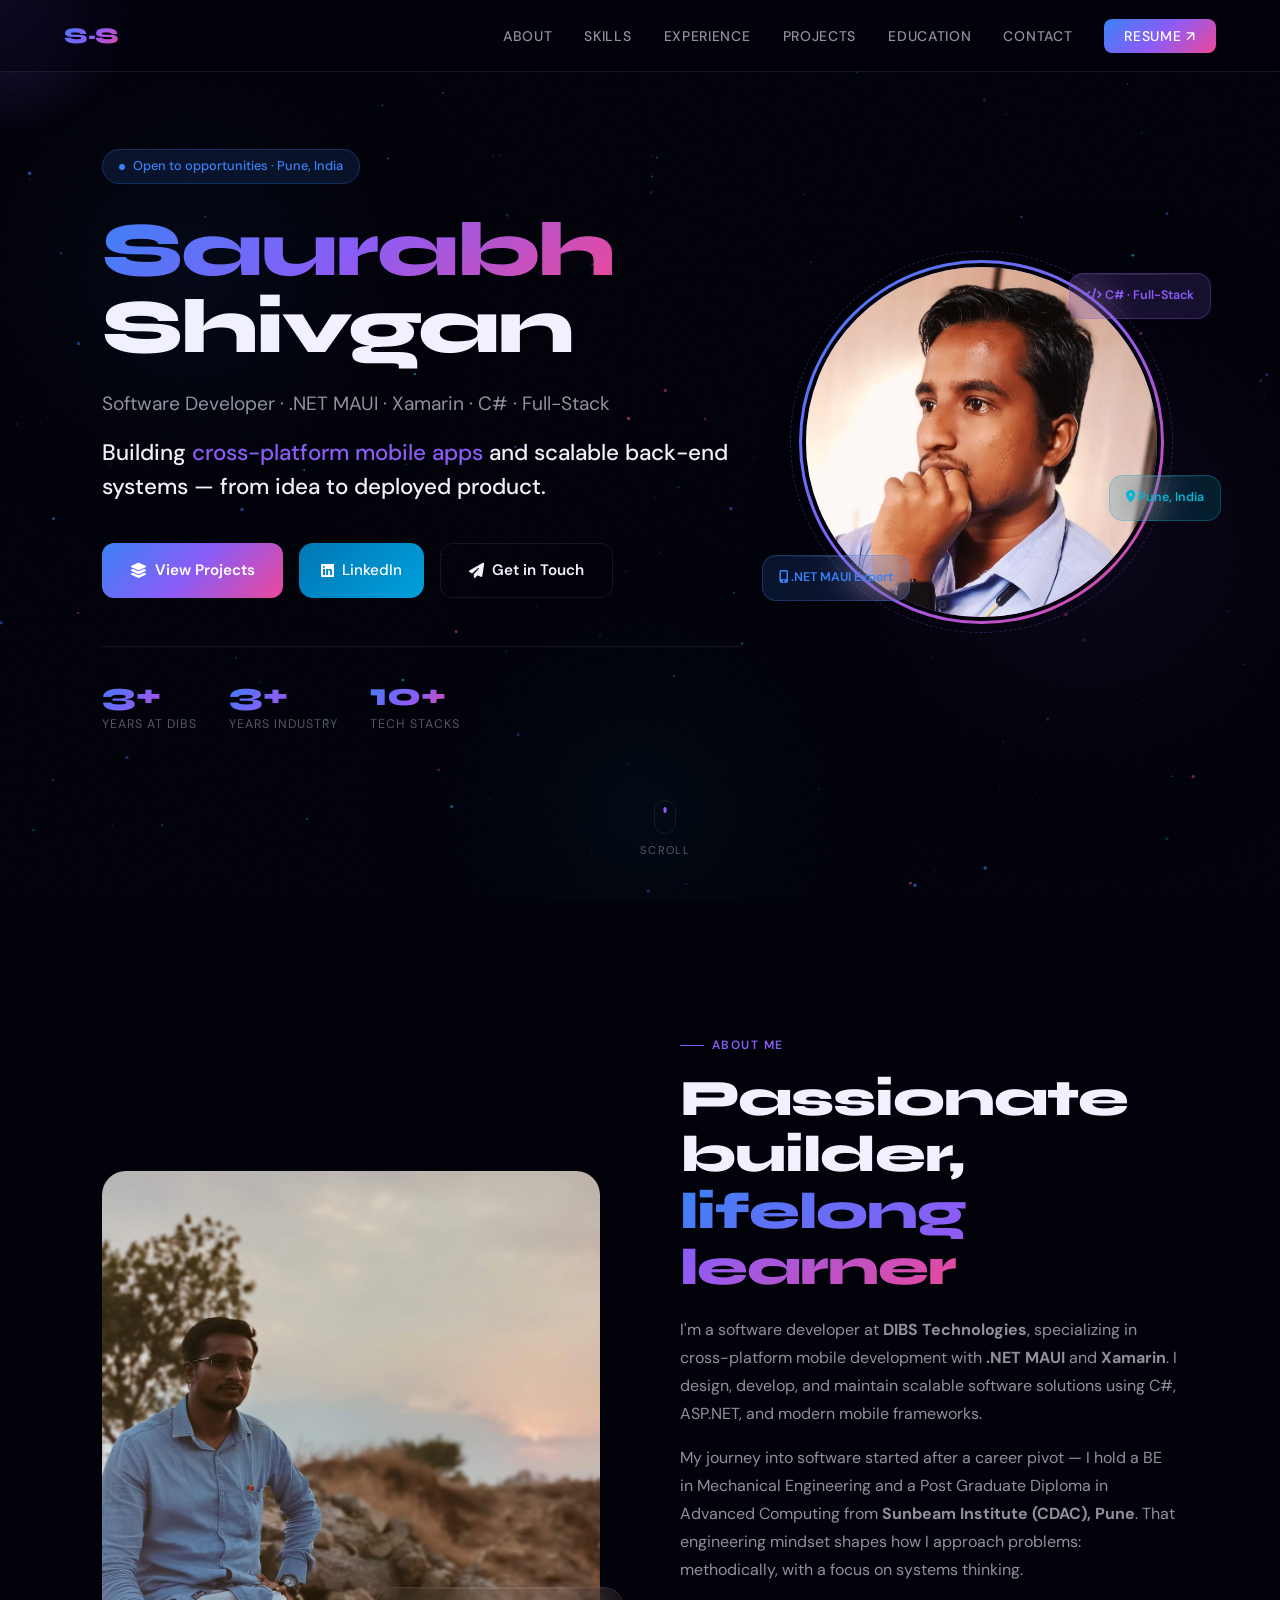
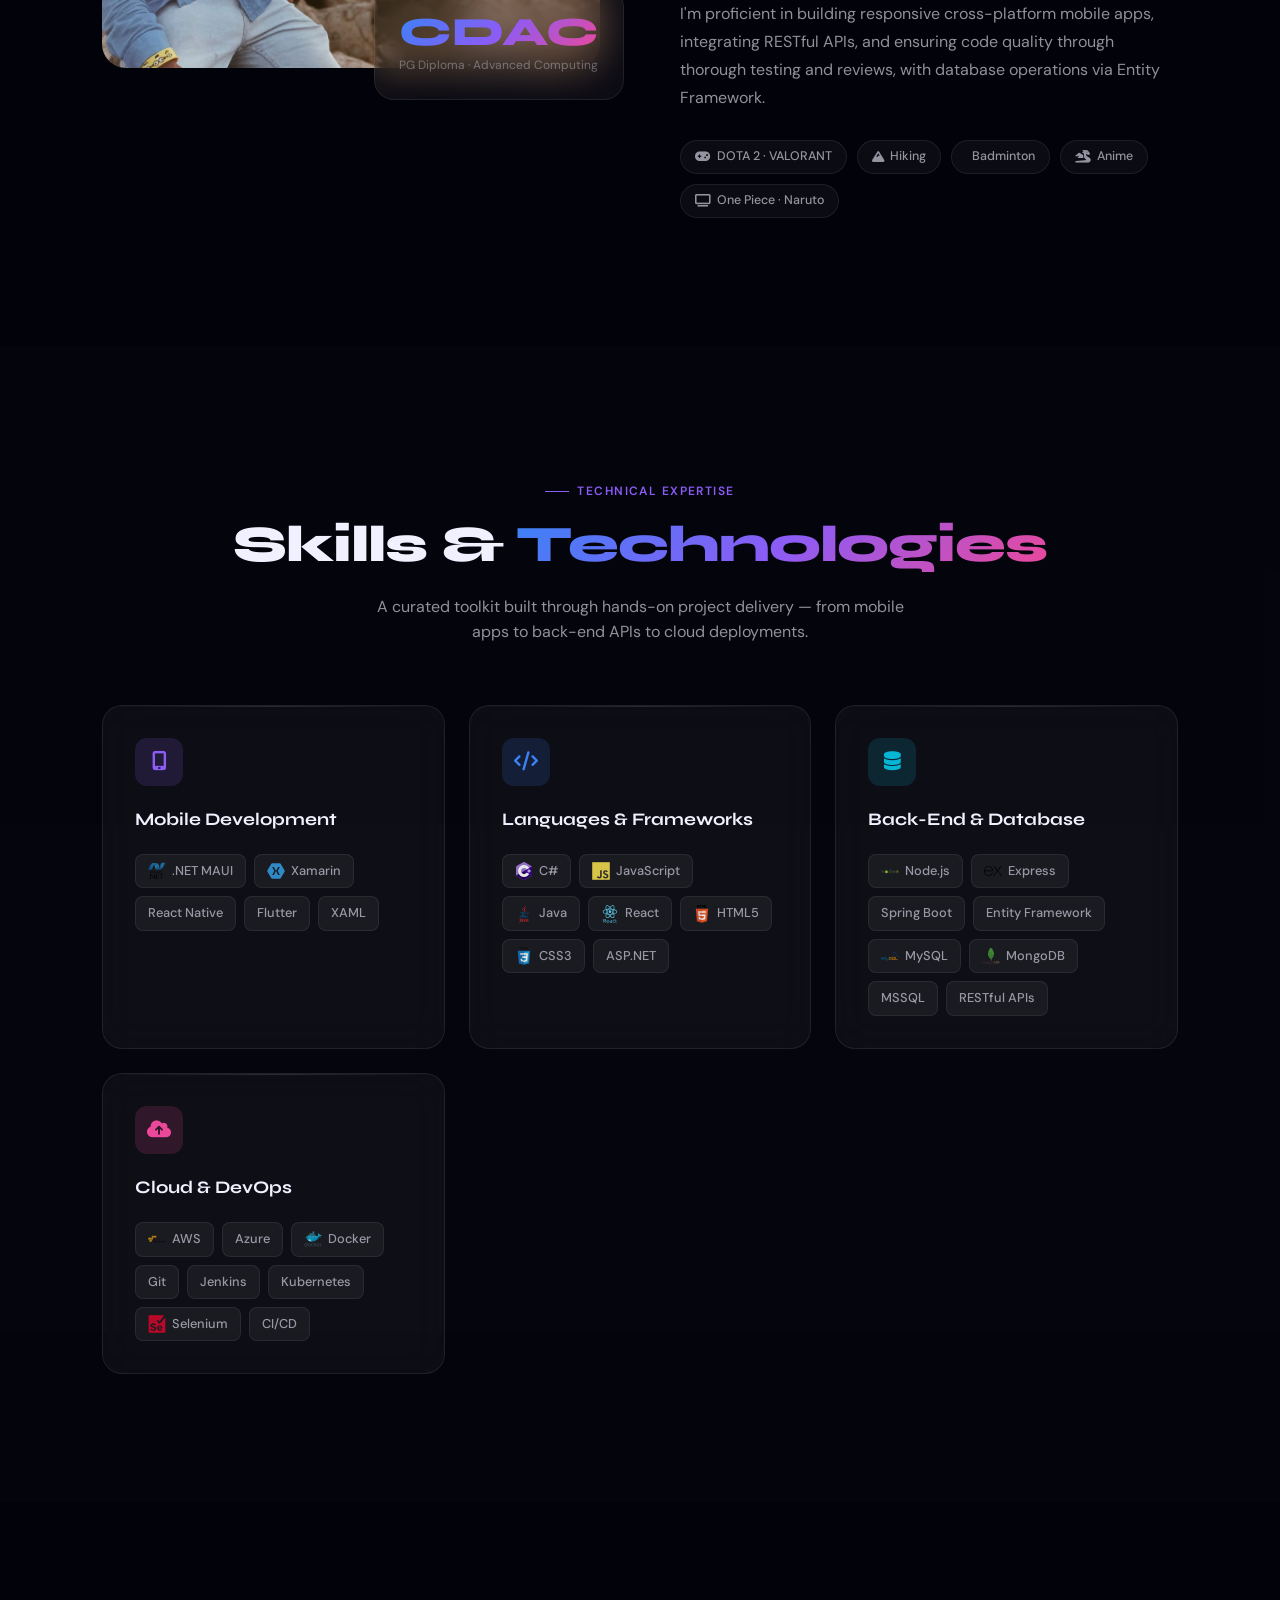
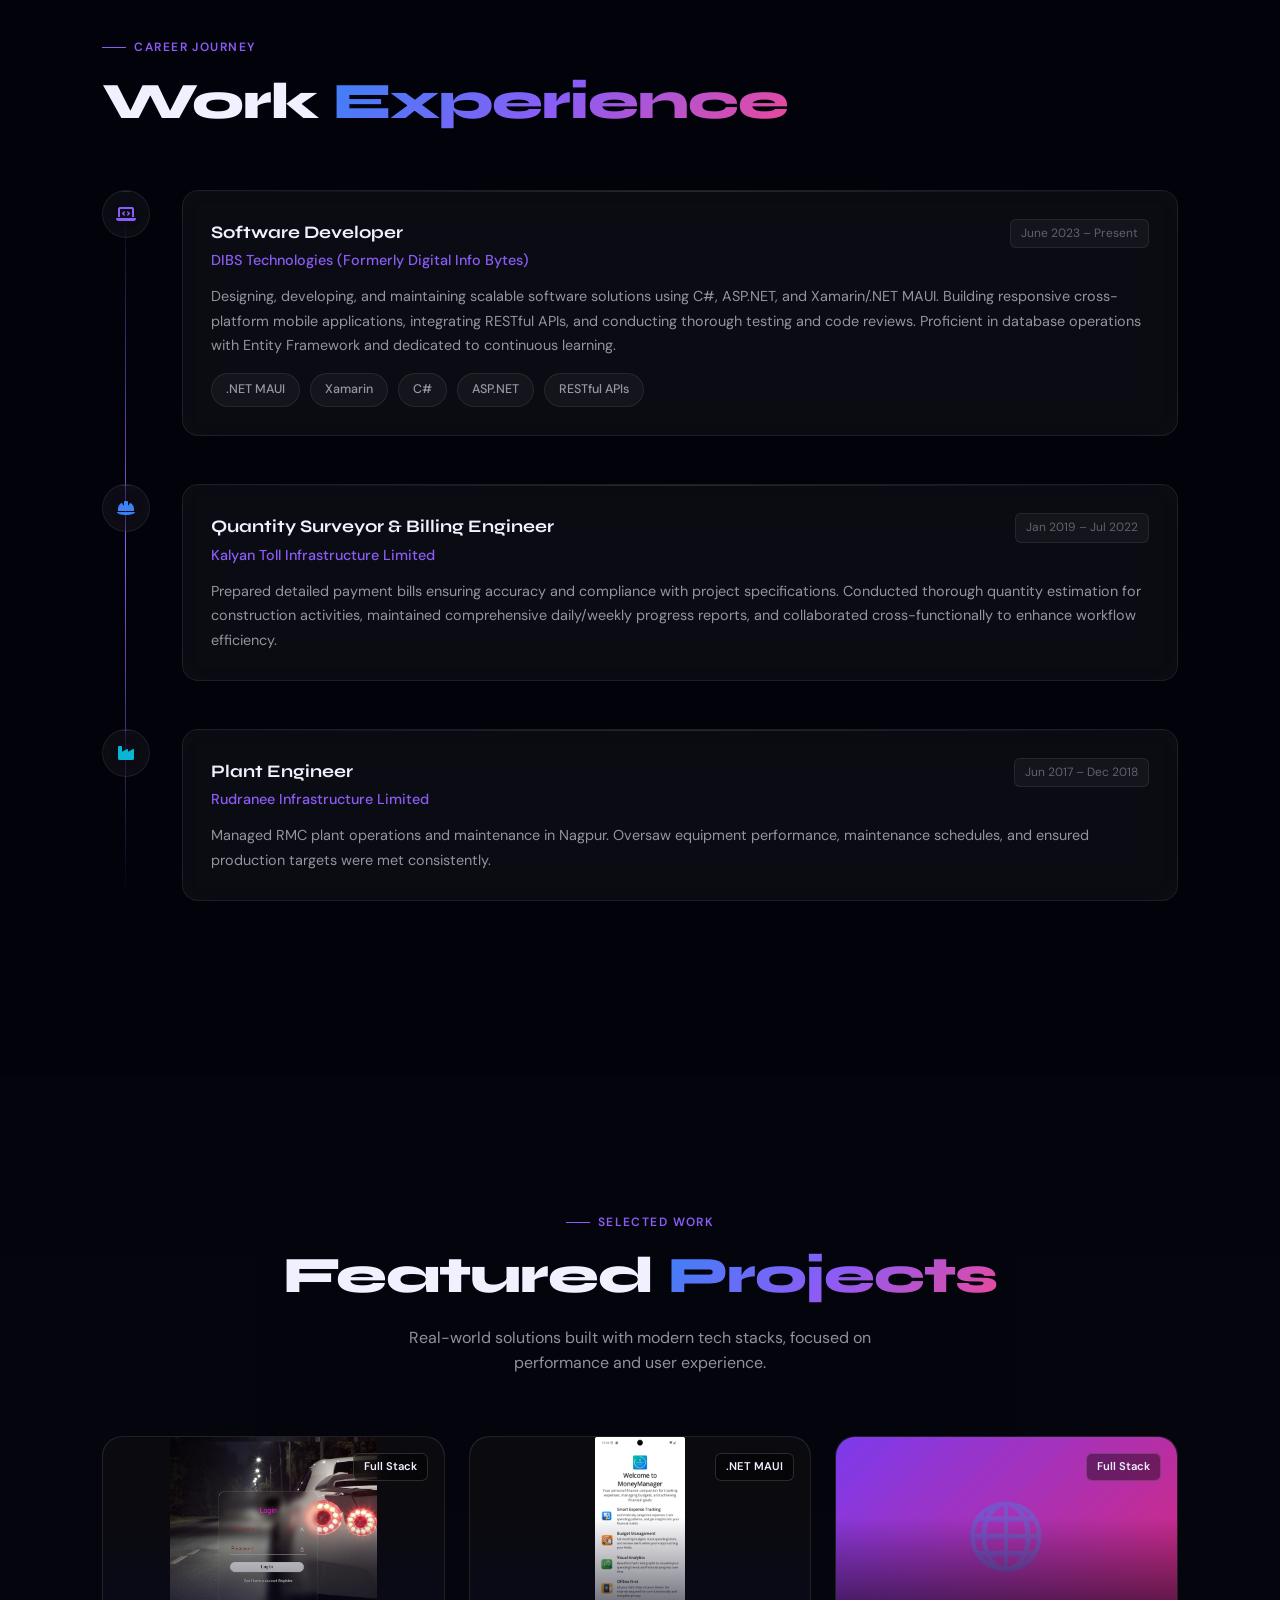
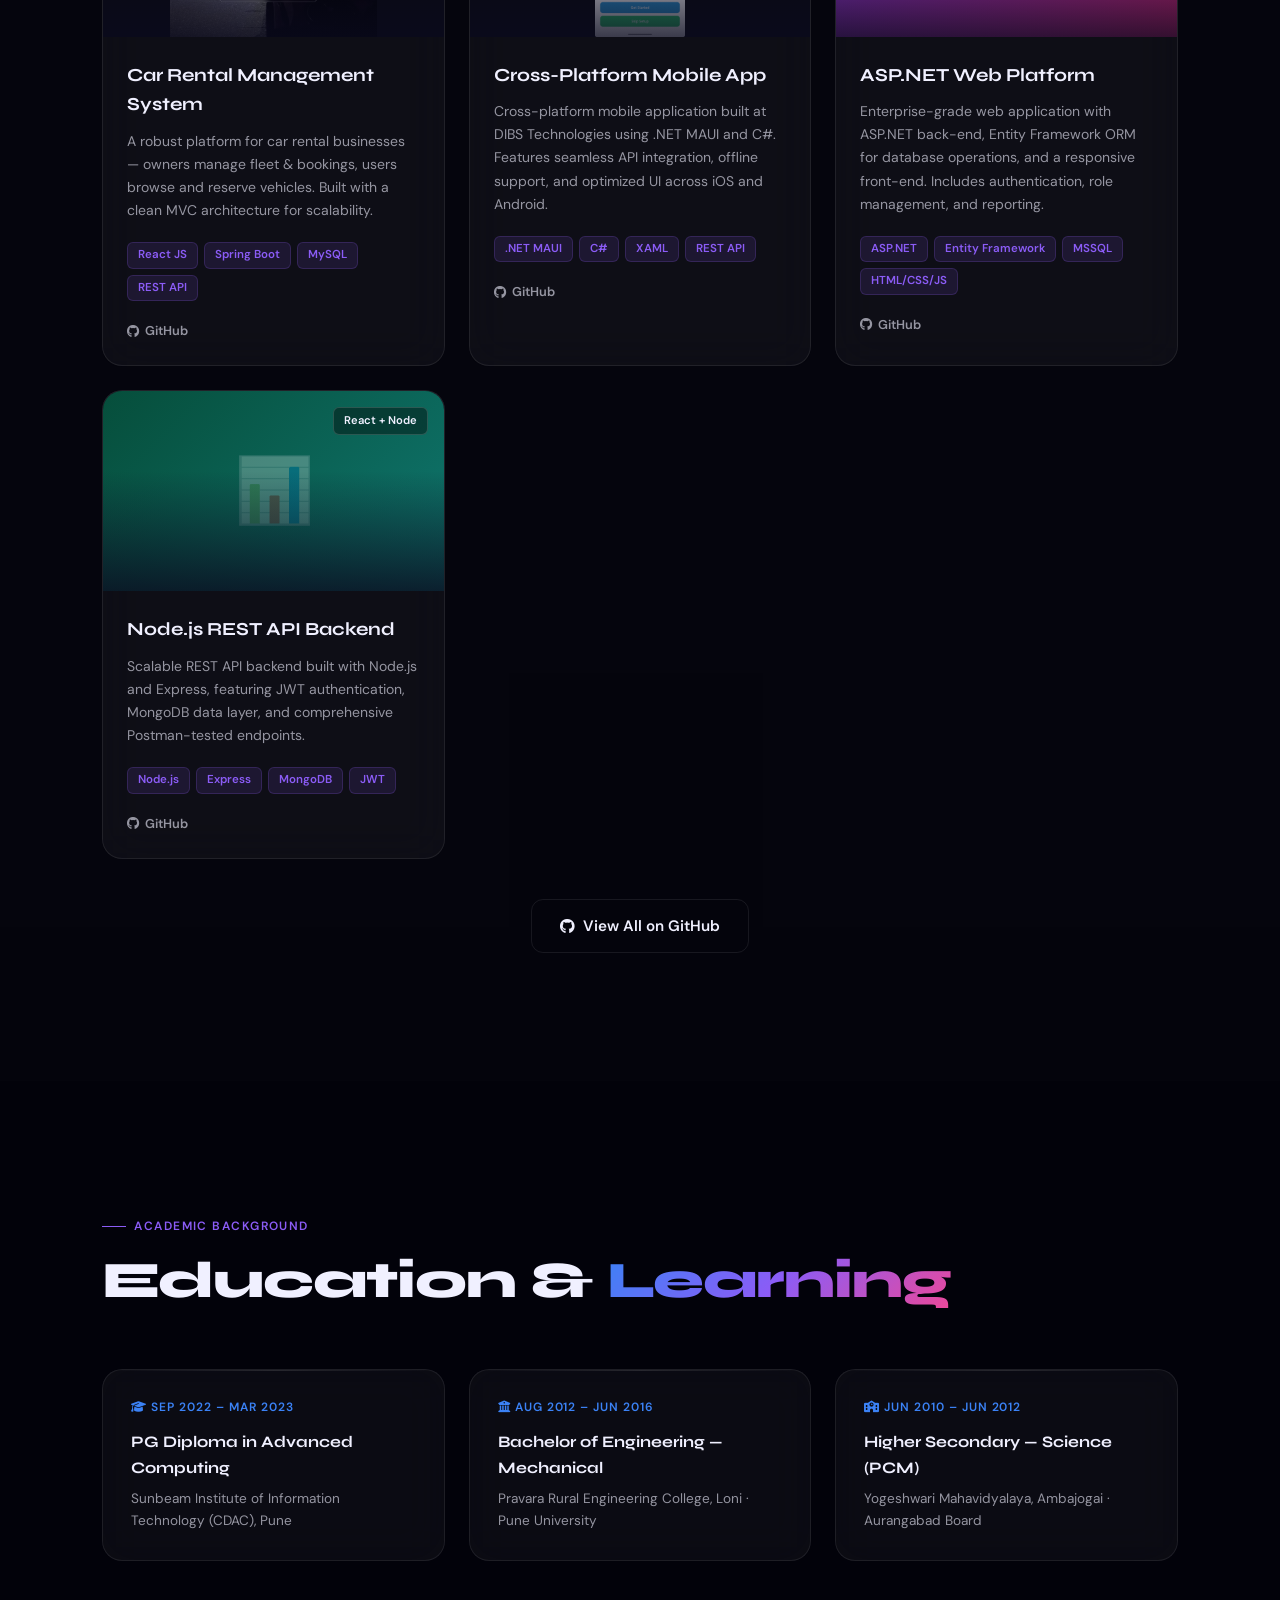
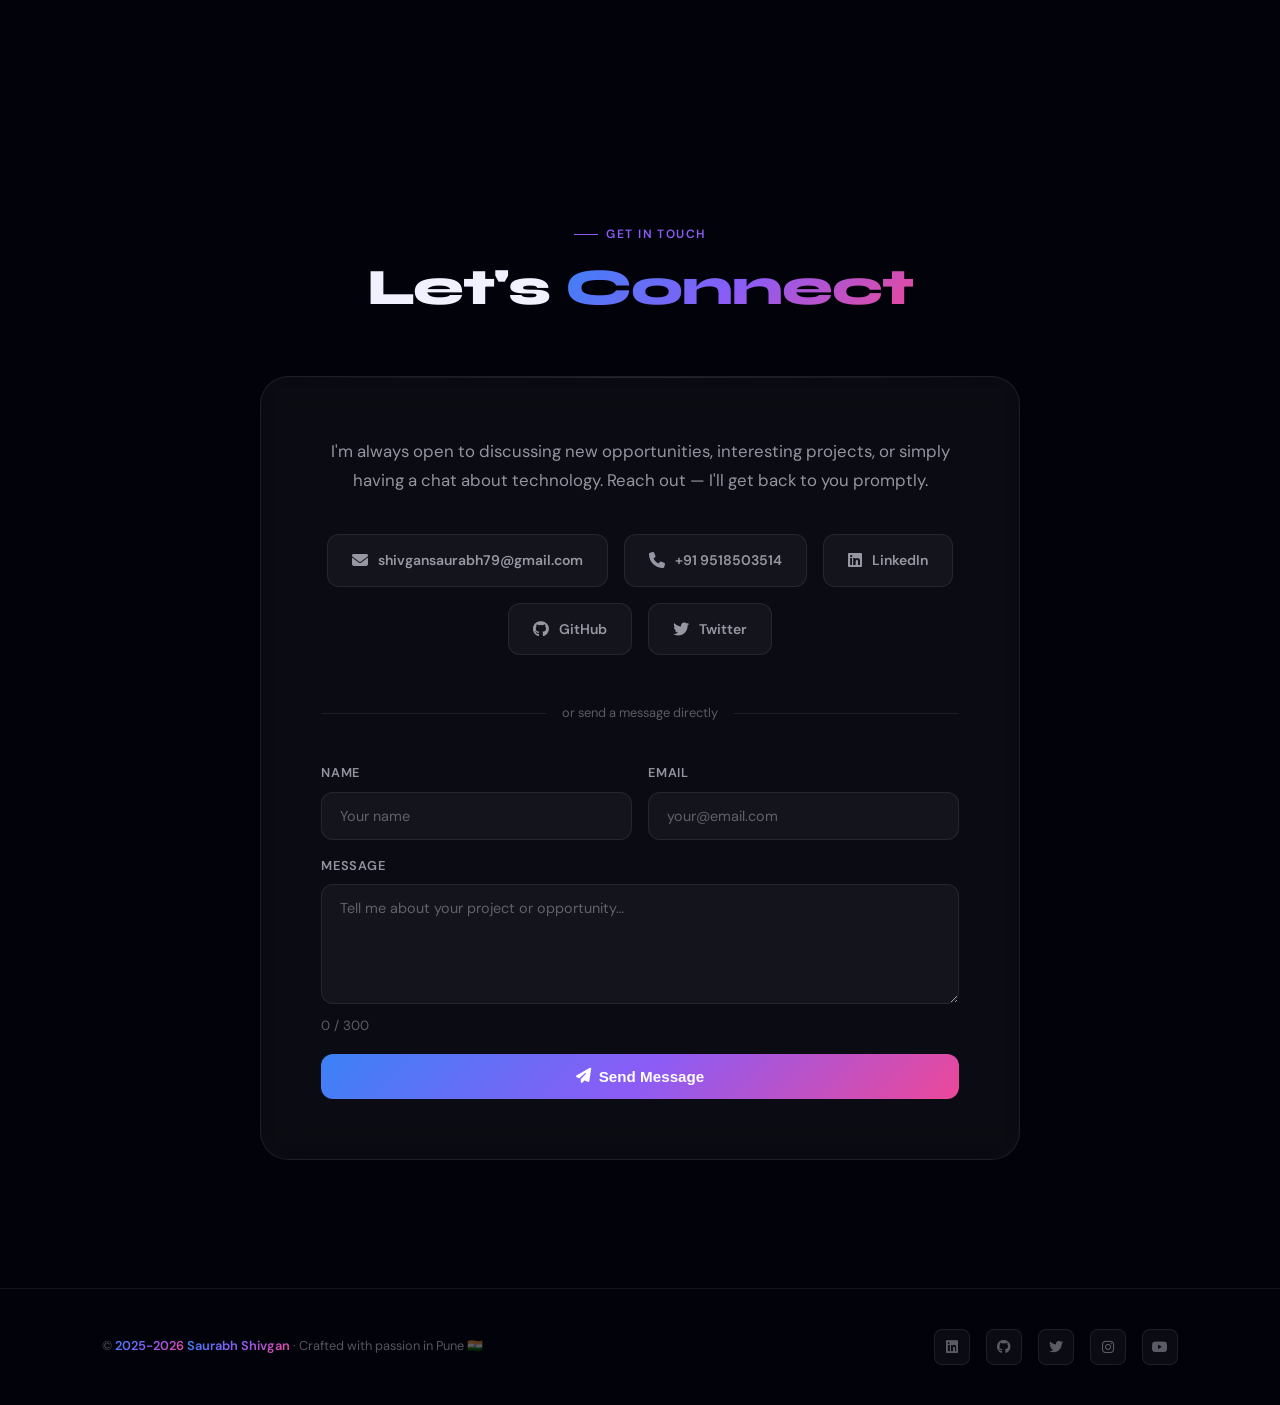
==== commit 3bd0e1b2: "Redesigned the portfolio" ====
--- a/index.html
+++ b/index.html
@@ -1,263 +1,667 @@
-<!DOCTYPE HTML>
-<html>
-	<head>
-		<title>Saurabh Shivgan PortFolio</title>
-		<meta charset="utf-8" />
-		<meta name="viewport" content="width=device-width, initial-scale=1, user-scalable=no" />
-		<link rel="stylesheet" href="assets/css/main.css" />
-		<link rel="stylesheet" href="assets/css/fontawesome-all.min.css" />
-		<link rel="stylesheet" href="assets/js/sendemail.js">
-		
-		<script defer src="https://use.fontawesome.com/releases/v5.0.8/js/brands.js" integrity="sha384-sCI3dTBIJuqT6AwL++zH7qL8ZdKaHpxU43dDt9SyOzimtQ9eyRhkG3B7KMl6AO19" crossorigin="anonymous"></script>
-		<link href="https://maxcdn.bootstrapcdn.com/font-awesome/4.2.0/css/font-awesome.min.css" rel="stylesheet">
-		<noscript><link rel="stylesheet" href="assets/css/noscript.css" /></noscript>
-		
-	</head>
-	<body class="is-preload">
-
-		<!-- Page Wrapper -->
-			<div id="page-wrapper">
-
-				<!-- Wrapper -->
-					<div id="wrapper">
-
-						<!-- Panel (Banner) -->
-							<section class="panel banner right">
-								<div class="content color0 span-3-75">
-									<h1 class="major">Hello, my name<br />
-									is Saurabh Shivgan </h1>
-									<p>I am proficient in <strong>Front end development</strong>  and
-										<strong>Back end web development</strong> also in coding with HTML, CSS, and JS for the client-side and maintaining databases and infrastructure server-side.</p>
-									<ul class="actions">
-										<li><a href="#first" class="button primary color1 circle icon solid fa-angle-right">Next</a></li>
-									</ul>
-								</div>
-								<div class="image filtered span-1-75" data-position="25% 25%">
-									<img src="images/pic01.jpeg" alt="" />
-								</div>
-							</section>
-
-						<!-- Panel (Spotlight) -->
-							<section class="panel spotlight medium right" id="first">
-								<div class="content span-7">
-									<h2 class="major">About Me</h2>
-									<p>
-										Aspiring computer programmer with a <br>
-										<strong>Post Graduation Diploma in Advance Computing</strong>
-										<br> and proven problem-solving and troubleshooting skills.<br>As a <strong>quick learner</strong> I can inherit new Skills quickly.
-										<br>I completed my Graduation from Pune University.<br>I want to be <strong>Best Program Engineer</strong>
-										<br>I like to play Badminton,Online Video Games(DOTA 2 , CS GO , VALORANT)  
-										and also like to watch Animes (Naruto,One Piece) ,Web Series
-										(Game of Throne,Family Man,Vampire Diaries).
-										<br>
-										<strong>You can download my resume <a href="https://drive.google.com/file/d/1j1nNkUKgswt1dfzP_XF0cN1_mh0JdDLb/view?usp=sharing" target="_blank" alt="Resume">here.</a></strong>
-										
-									</p>
-								</div>
-								<div class="image filtered tinted" data-position="top left">
-									<img src="images/pic02.jpg" alt="" />
-								</div>
-							</section>
-
-						<!-- Panel -->
-							<section class="panel color1">
-								<div class="intro joined" style="width: 450px;">
-									<h2 class="major">My Skills</h2>
-									
-									
-									<h4><i class=" fas fa-cog"> </i> Programming Language </h4>
-										<p>
-									 <img src="images/Csharp.svg" alt="csharp" width="40" height="40"/> 
-									<img src="images/dotnet.svg" alt="dotnet" width="40" height="40"/> 
-									<img src="images/expressjs.svg" alt="express" width="40" height="40"/> </a>
-										 <img src="images/java.svg" alt="java" width="40" height="40"/> 
-										
-										<img src="images/javascript.svg" alt="javascript" width="40" height="40"/> 
-										 <img src="images/linux.svg" alt="linux" width="40" height="40"/>
-										 <img src="images/xamarin-original.svg" alt="Xamarin" width="40" height="40"/>
-									</p>
-									<h4> <i class=" fas fa-cog"> </i>  Front End Development</h4>
-									<p>
-										<img src="images/html5-original-wordmark.svg" alt="html5" width="40" height="40"/>
-										<img style= "background-color:beige;" src="images/bootstrap-plain-wordmark.svg" alt="bootstrap" width="40" height="40"/> 
-										<img src="images/css3-original-wordmark.svg" alt="css3" width="40" height="40"/> 
-										<img src="images/photoshop-line.svg" alt="photoshop" width="40" height="40"/> 
-										<img src="images/react-original-wordmark.svg" alt="react" width="40" height="40"/> <img src="https://reactnative.dev/img/header_logo.svg" alt="reactnative" width="40" height="40"/> 
-										<img src="images/redux-original.svg" alt="redux" width="40" height="40"/> 
-									</p>
-									<h4><i class=" fas fa-cog"> </i>  Back End Development & Database</h4>
-									<p>
-										 <img src="https://www.vectorlogo.zone/logos/flutterio/flutterio-icon.svg" alt="flutter" width="40" height="40"/>
-										 <img src="images/nginx-original.svg" alt="nginx" width="40" height="40"/>  <img src="images/nodejs-original-wordmark.svg" alt="nodejs" width="40" height="40"/> 
-										 <img src="https://www.vectorlogo.zone/logos/springio/springio-icon.svg" alt="spring" width="40" height="40"/> 
-										<img src="https://www.vectorlogo.zone/logos/getpostman/getpostman-icon.svg" alt="postman" width="40" height="40"/> 
-										<img src="images/mongodb-original-wordmark.svg" alt="mongodb" width="40" height="40"/>  <img src="https://www.svgrepo.com/show/303229/microsoft-sql-server-logo.svg" alt="mssql" width="40" height="40"/> <img src="images/mysql-original-wordmark.svg" alt="mysql" width="40" height="40"/> 
-									</p>
-									
-									<h4><i class=" fas fa-cog"> </i>  Deployment & Other tools</h4>
-									<p>
-									<img src="images/amazonwebservices-original-wordmark.svg" alt="aws" width="40" height="40"/> <img src="https://www.vectorlogo.zone/logos/microsoft_azure/microsoft_azure-icon.svg" alt="azure" width="40" height="40"/> <img src="images/docker-original-wordmark.svg" alt="docker" width="40" height="40"/> <img src="https://www.vectorlogo.zone/logos/jenkins/jenkins-icon.svg" alt="jenkins" width="40" height="40"/> <img src="https://www.vectorlogo.zone/logos/kubernetes/kubernetes-icon.svg" alt="kubernetes" width="40" height="40"/><img src="images/cypress.svg" alt="cypress" width="40" height="40"/> <img src="https://www.vectorlogo.zone/logos/git-scm/git-scm-icon.svg" alt="git" width="40" height="40"/>  <img src="images/selenium-original.svg" alt="selenium" width="40" height="40"/>
-									
-								</p>
-								</div>
-								<!-- <div class="inner">
-									<ul class="grid-icons three connected">
-										<li>
-											<span class="icon solid fa-database">
-											</span>
-											</li>
-										<li><span class=" fa-4x fab fa-html5 icon ">
-											</span></li>
-										<li><span class="icon solid fa-scissors"><span class="label">Dolor</span></span></li>
-										<li><span class="icon solid fa-paper-plane"><span class="label">Sit</span></span></li>
-										<li><span class="icon solid fa-chart-bar"><span class="label">Amet</span></span></li>
-										<li><span class="icon solid fa-code"><span class="label">Nullam</span></span></li>
-									</ul>
-								</div> -->
-							</section>
-
-						<!-- Panel (Spotlight) -->
-							<section class="panel spotlight large left">
-								<div class="content span-5">
-									<h2 class="major">My Experience</h2>
-									
-									<p class="tl-duration"><i class="fas fa-clock"></i>      June-2023 - Present</p>
-										 
-										<h4><i class="fas fa-briefcase"></i> Software Developer  - DIBS Technology Private Ltd</h4>   
-										<strong> Working as a Software Developer</strong>
-									</p>					
-									<p class="tl-duration"><i class="fas fa-clock"></i>      Jan-2019 - Sep-2022</p>
-										 
-									<h4><i class="fas fa-briefcase"> </i> Billing Engineer - Kalyan Toll Infrastructure Ltd</h4>   
-									<strong> Working as a Quantity Surveyor & Billing Engineer</strong>
-								</p>					
-								<p class="tl-duration"><i class="fas fa-clock"></i>      June-2017 - Dec-2018</p>
-										 
-								<h4><i class="fas fa-briefcase"></i> Plant Engineer  - Rudrani Infrastructure Ltd</h4>   
-								<strong> Working as a RMC Plant Engineer and Maintainance Engineer</strong>
-								</p>					
-									
-									
-								</div>
-								<div class="image filtered tinted" data-position="top right">
-									<img src="images/pic03.jpg" alt="" />
-								</div>
-							</section>
-							<!-- Panel (Spotlight) -->
-							<section class="panel spotlight medium right" id="first">
-								<div class="content span-7" >
-									<h2 class="major">My Education</h2>
-									<p class="tl-duration"><i class="fas fa-clock"></i>      Sep-2022 - June -2023</p>
-										 
-										<h4><i class="fas fa-school"></i> Post Graduation - Diploma in Advance Computing</h4>   
-										<strong> Baics of front end development and back end development From Sunbeam Institute Pune</strong>
-										
-										
-									</p>					
-									<p class="tl-duration"><i class="fas fa-clock"></i>      Aug-2012 - June-2016 </p>
-										 
-									<h4><i class="fas fa-school"> </i> Bachelor of Engineering - Mechanical Stream</h4>   
-									<strong> From Pravara Rural Engineering College Loni (Pune University) </strong>
-									
-								</p>					
-								<p class="tl-duration"><i class="fas fa-briefcase"></i>      June-2010 - June-2012</p>
-										 
-								<h4><i class="fas fa-clock"></i> Higher Secondary and Secondary Education - Science</h4>   
-								<strong> From Aurangabad Board</strong>
-								</p>	
-											
-								</div>
-								<div class="image filtered tinted" data-position="top left">
-									<img src="images/pic021.jpg" alt="" />
-								</div>
-							</section>
-						<!-- Panel -->
-							<section class="panel">
-								<div class="intro color2">
-									<h2 class="major">My Project </h2>
-									<p><strong><i class="fas fa-car-side"> </i> Car Rental Management System</strong></p>
-									This technology mainly helps the owner to maintain the car business and the user to book and inquiry about new cars.It is a good framework structured website for managing car rental business.The car rental website gives an easy system of posting and booking car.React JS is used as the frontend followed by Spring Boot and MYSQL as backend for making this website.
-								</div>
-								<div class="gallery">
-									<div class="group span-3">
-										<a href="images/gallery/fulls/01.jpg" class="image filtered span-3" data-position="bottom"><img src="images/gallery/thumbs/01.jpg" alt="" /></a>
-										<a href="images/gallery/fulls/02.jpg" class="image filtered span-1-5" data-position="center"><img src="images/gallery/thumbs/02.jpg" alt="" /></a>
-										<a href="images/gallery/fulls/03.jpg" class="image filtered span-1-5" data-position="bottom"><img src="images/gallery/thumbs/03.jpg" alt="" /></a>
-									</div>
-									<a href="images/gallery/fulls/04.jpg" class="image filtered span-2-5" data-position="top"><img src="images/gallery/thumbs/04.jpg" alt="" /></a>
-									<div class="group span-4-5">
-										<a href="images/gallery/fulls/05.jpg" class="image filtered span-3" data-position="top"><img src="images/gallery/thumbs/05.jpg" alt="" /></a>
-										<a href="images/gallery/fulls/06.jpg" class="image filtered span-1-5" data-position="center"><img src="images/gallery/thumbs/06.jpg" alt="" /></a>
-										<a href="images/gallery/fulls/07.jpg" class="image filtered span-1-5" data-position="bottom"><img src="images/gallery/thumbs/07.jpg" alt="" /></a>
-										<a href="images/gallery/fulls/08.jpg" class="image filtered span-3" data-position="top"><img src="images/gallery/thumbs/08.jpg" alt="" /></a>
-									</div>
-									<a href="images/gallery/fulls/09.jpg" class="image filtered span-2-5" data-position="right"><img src="images/gallery/thumbs/09.jpg" alt="" /></a>
-								</div>
-							</section>
-
-						<!-- Panel -->
-							<section class="panel color4-alt">
-								<div class="intro color4">
-									<h2 class="major">Contact</h2>
-									<p>For all enquiries,please contact me on using one of the following or you can send message using form :</p>
-									<strong>- Email : <a href="mailto:saurabhshivgan@yahoo.com">saurabhshivgan@yahoo.com</a></strong>
-									<strong> - Contact No. : <a href="Tel:+91 9518503514">+91 9518503514</a></strong>
-									<p></p>
-								</div>
-								<div class="inner columns divided">
-									<div class="span-3-25">
-										<form id="contactform" method="post" onsubmit="sendEmail();reset();return false;">
-											<div class="fields">
-												<div class="field half">
-													<label for="name">Name</label>
-													<input type="text" required name="name" id="name" />
-													<span class="error" id="nameError"></span>
-												</div>
-												<div class="field half">
-													<label for="email">Email</label>
-													<input type="email" name="email" id="email" required/>
-													<span class="error" id="emailError"></span>
-												</div>
-												<div class="field">
-													<label for="message">Message</label>
-													<textarea name="message" id="message" rows="4" required></textarea>
-													<span class="error" id="messageError"></span>
-												</div>
-											</div>
-											<ul class="actions">
-												<li><input type="submit" value="Send Message" class="button primary" /></li>
-											</ul>
-										</form>
-									</div>
-									<div class="span-1-5">
-										<ul class="contact-icons color1">
-											<li class="icon brands fa-linkedin"><a href="https://linkedin.com/in/saurabhshivgan" target="_blank">@saurabhshivgan</a></li>
-											<li class="icon brands fa-twitter"><a href="https://twitter.com/shivgansaurabh" target="_blank">@shivgansaurabh</a></li>
-											<li class="icon brands fa-youtube"><a href="https://www.youtube.com/channel/UCARerohEQDIrjAuj32HAdVg" target="_blank">@DarksideGaming9074</a></li>
-											<li class="icon brands fa-instagram"><a href="https://instagram.com/gta.vegus" target="_blank">@gta.vegus</a></li>
-											<li class="icon brands fa-github"><a href="https://github.com/iSSS007" target="_blank">@iSSS007</a></li>
-										</ul>
-									</div>
-								</div>
-							</section>
-
-						
-
-						<!-- Copyright -->
-							<div class="copyright" style="color: green;"> <i class="fas fa-copyright"></i> 2023 Saurabh Shivgan </div>
-
-					</div>
-									
-					
-			</div>
-
-		<!-- Scripts -->
-			<script src="assets/js/jquery.min.js"></script>
-			<script src="assets/js/browser.min.js"></script>
-			<script src="assets/js/breakpoints.min.js"></script>
-			<script src="assets/js/main.js"></script>
-			<script src="https://smtpjs.com/v3/smtp.js"></script>
-			<script src="assets/js/sendemail.js"></script>
-
-	</body>
+<!DOCTYPE html>
+<html lang="en">
+
+<head>
+    <meta charset="UTF-8" />
+    <meta name="viewport" content="width=device-width, initial-scale=1.0" />
+    <title>Saurabh Shivgan — Software Developer</title>
+    <meta name="description"
+          content="Software Developer specializing in .NET MAUI, Xamarin, C# and Full-Stack Development. Based in Pune, India." />
+    <link rel="preconnect" href="https://fonts.googleapis.com" />
+    <link rel="preconnect" href="https://fonts.gstatic.com" crossorigin />
+    <link href="https://fonts.googleapis.com/css2?family=Syne:wght@400;500;600;700;800&family=DM+Sans:ital,opsz,wght@0,9..40,300;0,9..40,400;0,9..40,500;1,9..40,300&display=swap"
+          rel="stylesheet" />
+    <link rel="stylesheet" href="https://cdnjs.cloudflare.com/ajax/libs/font-awesome/6.5.1/css/all.min.css" />
+    <link rel="stylesheet" href="assets/css/style.css">
+
+</head>
+
+<body>
+    <div class="cursor-glow" id="cursorGlow"></div>
+    <!-- ============================================================
+         LOADER
+    ============================================================ -->
+    <div id="loader">
+        <div class="loader-name">SS</div>
+        <div class="loader-bar-wrap">
+            <div class="loader-bar"></div>
+        </div>
+    </div>
+
+    <!-- ============================================================
+         BACKGROUND CANVAS
+    ============================================================ -->
+    <canvas id="bg-canvas"></canvas>
+
+    <!-- ============================================================
+         NAV
+    ============================================================ -->
+    <nav>
+        <a href="#hero" class="nav-logo">S·S</a>
+        <ul class="nav-links">
+            <li><a href="#about">About</a></li>
+            <li><a href="#skills">Skills</a></li>
+            <li><a href="#experience">Experience</a></li>
+            <li><a href="#projects">Projects</a></li>
+            <li><a href="#education">Education</a></li>
+            <li><a href="#contact">Contact</a></li>
+            <li>
+                <a href="https://drive.google.com/file/d/1ukVAHV6I6zYOPHAeOu8QTtRJ0zOlwtw_/view?usp=sharing" target="_blank"
+                   class="nav-cta">Resume ↗</a>
+            </li>
+        </ul>
+        <div class="hamburger" id="hamburger">
+            <span></span><span></span><span></span>
+        </div>
+    </nav>
+
+    <div class="mobile-menu" id="mobileMenu">
+        <a href="#about" onclick="closeMobile()">About</a>
+        <a href="#skills" onclick="closeMobile()">Skills</a>
+        <a href="#experience" onclick="closeMobile()">Experience</a>
+        <a href="#projects" onclick="closeMobile()">Projects</a>
+        <a href="#education" onclick="closeMobile()">Education</a>
+        <a href="#contact" onclick="closeMobile()">Contact</a>
+        <a href="https://drive.google.com/file/d/1j1nNkUKgswt1dfzP_XF0cN1_mh0JdDLb/view?usp=sharing" target="_blank">
+            Resume
+            ↗
+        </a>
+    </div>
+
+    <!-- ============================================================
+         MAIN
+    ============================================================ -->
+    <main>
+
+        <!-- ── HERO ────────────────────────────────────────────────── -->
+        <section id="hero">
+            <div class="hero-content">
+
+                <div class="hero-badge">
+                    <span class="dot"></span>
+                    Open to opportunities · Pune, India
+                </div>
+
+                <h1 class="hero-title">
+                    <span class="gradient-text">Saurabh</span><br />Shivgan
+                </h1>
+
+                <p class="hero-subtitle">Software Developer · .NET MAUI · Xamarin · C# · Full-Stack</p>
+
+                <p class="hero-tagline">
+                    Building <span>cross-platform mobile apps</span> and scalable back-end systems — from idea to deployed
+                    product.
+                </p>
+
+                <div class="hero-actions">
+                    <a href="#projects" class="btn-primary">
+                        <i class="fas fa-layer-group"></i> View Projects
+                    </a>
+
+                    <a href="https://linkedin.com/in/saurabhshivgan" target="_blank" class="btn-linkedin">
+                        <i class="fab fa-linkedin"></i> LinkedIn
+                    </a>
+                    <a href="#contact" class="btn-ghost">
+                        <i class="fas fa-paper-plane"></i> Get in Touch
+                    </a>
+                </div>
+
+                <div class="hero-stats">
+                    <div class="stat-item">
+                        <div class="stat-num">3+</div>
+                        <div class="stat-label">Years at DIBS</div>
+                    </div>
+                    <div class="stat-item">
+                        <div class="stat-num">3+</div>
+                        <div class="stat-label">Years Industry</div>
+                    </div>
+                    <div class="stat-item">
+                        <div class="stat-num">10+</div>
+                        <div class="stat-label">Tech Stacks</div>
+                    </div>
+                </div>
+            </div>
+
+            <div class="hero-visual">
+                <div class="hero-avatar-ring">
+                    <img src="images/pic01.jpeg" alt="Saurabh Shivgan" class="hero-avatar"
+                         onerror="this.src='https://ui-avatars.com/api/?name=Saurabh+Shivgan&background=3b82f6&color=fff&size=400&bold=true'" />
+                </div>
+                <div class="hero-float-card hfc-1 glass">
+                    <i class="fas fa-mobile-alt"></i> .NET MAUI Expert
+                </div>
+                <div class="hero-float-card hfc-2 glass">
+                    <i class="fas fa-code"></i> C# · Full-Stack
+                </div>
+                <div class="hero-float-card hfc-3 glass">
+                    <i class="fas fa-map-marker-alt"></i> Pune, India
+                </div>
+            </div>
+
+            <div class="scroll-hint">
+                <div class="scroll-mouse"></div>
+                Scroll
+            </div>
+        </section>
+
+        <!-- ── ABOUT ────────────────────────────────────────────────── -->
+        <section id="about">
+            <div class="about-image-wrap reveal">
+                <img src="images/pic0213.jpg" alt="Saurabh" class="about-img"
+                     onerror="this.src='https://ui-avatars.com/api/?name=Saurabh+Shivgan&background=8b5cf6&color=fff&size=600&bold=true'" />
+                <div class="glass about-accent-box">
+                    <div class="val">CDAC</div>
+                    <div class="lbl">PG Diploma · Advanced Computing</div>
+                </div>
+            </div>
+
+            <div class="about-text reveal reveal-delay-1">
+                <div class="section-tag">About Me</div>
+                <h2 class="section-title">Passionate builder,<br /><span class="gradient-text">lifelong learner</span></h2>
+                <p>
+                    I'm a software developer at <strong>DIBS Technologies</strong>, specializing in cross-platform mobile
+                    development with <strong>.NET MAUI</strong> and <strong>Xamarin</strong>. I design, develop, and maintain
+                    scalable software solutions using C#, ASP.NET, and modern mobile frameworks.
+                </p>
+                <p>
+                    My journey into software started after a career pivot — I hold a BE in Mechanical Engineering and a Post
+                    Graduate Diploma in Advanced Computing from <strong>Sunbeam Institute (CDAC), Pune</strong>. That engineering
+                    mindset shapes how I approach problems: methodically, with a focus on systems thinking.
+                </p>
+                <p>
+                    I'm proficient in building responsive cross-platform mobile apps, integrating RESTful APIs, and ensuring code
+                    quality through thorough testing and reviews, with database operations via Entity Framework.
+                </p>
+
+                <div class="interests">
+                    <span class="tag"><i class="fas fa-gamepad"></i> DOTA 2 · VALORANT</span>
+                    <span class="tag"><i class="fas fa-mountain"></i> Hiking</span>
+                    <span class="tag"><i class="fas fa-shuttlecock" style="font-size:0.7rem"></i> Badminton</span>
+                    <span class="tag"><i class="fas fa-dragon"></i> Anime</span>
+                    <span class="tag"><i class="fas fa-tv"></i> One Piece · Naruto</span>
+                </div>
+            </div>
+        </section>
+
+        <!-- ── SKILLS ───────────────────────────────────────────────── -->
+        <section id="skills">
+            <div style="text-align:center" class="reveal">
+                <div class="section-tag">Technical Expertise</div>
+                <h2 class="section-title">Skills &amp; <span class="gradient-text">Technologies</span></h2>
+                <p style="color:var(--text-secondary);max-width:560px;margin:0 auto">
+                    A curated toolkit built through hands-on
+                    project delivery — from mobile apps to back-end APIs to cloud deployments.
+                </p>
+            </div>
+
+            <div class="skills-grid">
+
+                <div class="glass skill-category reveal reveal-delay-1">
+                    <div class="skill-cat-icon icon-violet"><i class="fas fa-mobile-alt"></i></div>
+                    <div class="skill-cat-title">Mobile Development</div>
+                    <div class="skill-chips">
+                        <div class="skill-chip">
+                            <img src="https://isss007.github.io/saurabhshivgan.io/images/dotnet.svg"
+                                 onerror="this.style.display='none'" />.NET MAUI
+                        </div>
+                        <div class="skill-chip">
+                            <img src="https://isss007.github.io/saurabhshivgan.io/images/xamarin-original.svg"
+                                 onerror="this.style.display='none'" />Xamarin
+                        </div>
+                        <div class="skill-chip">
+                            <img src="https://reactnative.dev/img/header_logo.svg"
+                                 onerror="this.style.display='none'" />React Native
+                        </div>
+                        <div class="skill-chip">
+                            <img src="https://www.vectorlogo.zone/logos/flutterio/flutterio-icon.svg"
+                                 onerror="this.style.display='none'" />Flutter
+                        </div>
+                        <div class="skill-chip">XAML</div>
+                    </div>
+                </div>
+
+                <div class="glass skill-category reveal reveal-delay-2">
+                    <div class="skill-cat-icon icon-blue"><i class="fas fa-code"></i></div>
+                    <div class="skill-cat-title">Languages &amp; Frameworks</div>
+                    <div class="skill-chips">
+                        <div class="skill-chip">
+                            <img src="https://isss007.github.io/saurabhshivgan.io/images/Csharp.svg"
+                                 onerror="this.style.display='none'" />C#
+                        </div>
+                        <div class="skill-chip">
+                            <img src="https://isss007.github.io/saurabhshivgan.io/images/javascript.svg"
+                                 onerror="this.style.display='none'" />JavaScript
+                        </div>
+                        <div class="skill-chip">
+                            <img src="https://isss007.github.io/saurabhshivgan.io/images/java.svg"
+                                 onerror="this.style.display='none'" />Java
+                        </div>
+                        <div class="skill-chip">
+                            <img src="https://isss007.github.io/saurabhshivgan.io/images/react-original-wordmark.svg"
+                                 onerror="this.style.display='none'" />React
+                        </div>
+                        <div class="skill-chip">
+                            <img src="https://isss007.github.io/saurabhshivgan.io/images/html5-original-wordmark.svg"
+                                 onerror="this.style.display='none'" />HTML5
+                        </div>
+                        <div class="skill-chip">
+                            <img src="https://isss007.github.io/saurabhshivgan.io/images/css3-original-wordmark.svg"
+                                 onerror="this.style.display='none'" />CSS3
+                        </div>
+                        <div class="skill-chip">ASP.NET</div>
+                    </div>
+                </div>
+
+                <div class="glass skill-category reveal reveal-delay-1">
+                    <div class="skill-cat-icon icon-cyan"><i class="fas fa-database"></i></div>
+                    <div class="skill-cat-title">Back-End &amp; Database</div>
+                    <div class="skill-chips">
+                        <div class="skill-chip">
+                            <img src="https://isss007.github.io/saurabhshivgan.io/images/nodejs-original-wordmark.svg"
+                                 onerror="this.style.display='none'" />Node.js
+                        </div>
+                        <div class="skill-chip">
+                            <img src="https://isss007.github.io/saurabhshivgan.io/images/expressjs.svg"
+                                 onerror="this.style.display='none'" />Express
+                        </div>
+                        <div class="skill-chip">
+                            <img src="https://www.vectorlogo.zone/logos/springio/springio-icon.svg"
+                                 onerror="this.style.display='none'" />Spring Boot
+                        </div>
+                        <div class="skill-chip">Entity Framework</div>
+                        <div class="skill-chip">
+                            <img src="https://isss007.github.io/saurabhshivgan.io/images/mysql-original-wordmark.svg"
+                                 onerror="this.style.display='none'" />MySQL
+                        </div>
+                        <div class="skill-chip">
+                            <img src="https://isss007.github.io/saurabhshivgan.io/images/mongodb-original-wordmark.svg"
+                                 onerror="this.style.display='none'" />MongoDB
+                        </div>
+                        <div class="skill-chip">
+                            <img src="https://www.svgrepo.com/show/303229/microsoft-sql-server-logo.svg"
+                                 onerror="this.style.display='none'" />MSSQL
+                        </div>
+                        <div class="skill-chip">RESTful APIs</div>
+                    </div>
+                </div>
+
+                <div class="glass skill-category reveal reveal-delay-2">
+                    <div class="skill-cat-icon icon-pink"><i class="fas fa-cloud-upload-alt"></i></div>
+                    <div class="skill-cat-title">Cloud &amp; DevOps</div>
+                    <div class="skill-chips">
+                        <div class="skill-chip">
+                            <img src="https://isss007.github.io/saurabhshivgan.io/images/amazonwebservices-original-wordmark.svg"
+                                 onerror="this.style.display='none'" />AWS
+                        </div>
+                        <div class="skill-chip">
+                            <img src="https://www.vectorlogo.zone/logos/microsoft_azure/microsoft_azure-icon.svg"
+                                 onerror="this.style.display='none'" />Azure
+                        </div>
+                        <div class="skill-chip">
+                            <img src="https://isss007.github.io/saurabhshivgan.io/images/docker-original-wordmark.svg"
+                                 onerror="this.style.display='none'" />Docker
+                        </div>
+                        <div class="skill-chip">
+                            <img src="https://www.vectorlogo.zone/logos/git-scm/git-scm-icon.svg"
+                                 onerror="this.style.display='none'" />Git
+                        </div>
+                        <div class="skill-chip">
+                            <img src="https://www.vectorlogo.zone/logos/jenkins/jenkins-icon.svg"
+                                 onerror="this.style.display='none'" />Jenkins
+                        </div>
+                        <div class="skill-chip">
+                            <img src="https://www.vectorlogo.zone/logos/kubernetes/kubernetes-icon.svg"
+                                 onerror="this.style.display='none'" />Kubernetes
+                        </div>
+                        <div class="skill-chip">
+                            <img src="https://isss007.github.io/saurabhshivgan.io/images/selenium-original.svg"
+                                 onerror="this.style.display='none'" />Selenium
+                        </div>
+                        <div class="skill-chip">CI/CD</div>
+                    </div>
+                </div>
+
+            </div>
+        </section>
+
+        <!-- ── EXPERIENCE ───────────────────────────────────────────── -->
+        <section id="experience">
+            <div class="reveal">
+                <div class="section-tag">Career Journey</div>
+                <h2 class="section-title">Work <span class="gradient-text">Experience</span></h2>
+            </div>
+
+            <div class="timeline">
+
+                <div class="timeline-item reveal">
+                    <div class="tl-dot glass icon-violet"><i class="fas fa-laptop-code"></i></div>
+                    <div class="glass tl-content">
+                        <div class="tl-header">
+                            <div>
+                                <div class="tl-role">Software Developer</div>
+                                <div class="tl-company">DIBS Technologies (Formerly Digital Info Bytes)</div>
+                            </div>
+                            <div class="tl-period">June 2023 – Present</div>
+                        </div>
+                        <p class="tl-desc">
+                            Designing, developing, and maintaining scalable software solutions using C#, ASP.NET, and Xamarin/.NET
+                            MAUI. Building responsive cross-platform mobile applications, integrating RESTful APIs, and conducting
+                            thorough testing and code reviews. Proficient in database operations with Entity Framework and dedicated
+                            to continuous learning.
+                        </p>
+                        <div class="interests" style="margin-top:16px">
+                            <span class="tag">.NET MAUI</span>
+                            <span class="tag">Xamarin</span>
+                            <span class="tag">C#</span>
+                            <span class="tag">ASP.NET</span>
+                            <span class="tag">RESTful APIs</span>
+                        </div>
+                    </div>
+                </div>
+
+                <div class="timeline-item reveal reveal-delay-1">
+                    <div class="tl-dot glass icon-blue"><i class="fas fa-hard-hat"></i></div>
+                    <div class="glass tl-content">
+                        <div class="tl-header">
+                            <div>
+                                <div class="tl-role">Quantity Surveyor &amp; Billing Engineer</div>
+                                <div class="tl-company">Kalyan Toll Infrastructure Limited</div>
+                            </div>
+                            <div class="tl-period">Jan 2019 – Jul 2022</div>
+                        </div>
+                        <p class="tl-desc">
+                            Prepared detailed payment bills ensuring accuracy and compliance with project specifications. Conducted
+                            thorough quantity estimation for construction activities, maintained comprehensive daily/weekly progress
+                            reports, and collaborated cross-functionally to enhance workflow efficiency.
+                        </p>
+                    </div>
+                </div>
+
+                <div class="timeline-item reveal reveal-delay-2">
+                    <div class="tl-dot glass icon-cyan"><i class="fas fa-industry"></i></div>
+                    <div class="glass tl-content">
+                        <div class="tl-header">
+                            <div>
+                                <div class="tl-role">Plant Engineer</div>
+                                <div class="tl-company">Rudranee Infrastructure Limited</div>
+                            </div>
+                            <div class="tl-period">Jun 2017 – Dec 2018</div>
+                        </div>
+                        <p class="tl-desc">
+                            Managed RMC plant operations and maintenance in Nagpur. Oversaw equipment performance, maintenance
+                            schedules, and ensured production targets were met consistently.
+                        </p>
+                    </div>
+                </div>
+
+            </div>
+        </section>
+
+        <!-- ── PROJECTS ─────────────────────────────────────────────── -->
+        <section id="projects">
+            <div style="text-align:center" class="reveal">
+                <div class="section-tag">Selected Work</div>
+                <h2 class="section-title">Featured <span class="gradient-text">Projects</span></h2>
+                <p style="color:var(--text-secondary);max-width:560px;margin:0 auto">
+                    Real-world solutions built with modern tech
+                    stacks, focused on performance and user experience.
+                </p>
+            </div>
+
+            <div class="projects-grid">
+
+                <div class="glass project-card reveal">
+                    <div class="project-banner banner-1">
+                        <div class="slider">
+                            <img src="images/gallery/thumbs/01.jpg" class="slide active">
+                            <img src="images/gallery/thumbs/02.jpg" class="slide">
+                            <img src="images/gallery/thumbs/03.jpg" class="slide">
+                            <img src="images/gallery/thumbs/04.jpg" class="slide">
+                            <img src="images/gallery/thumbs/05.jpg" class="slide">
+                            <img src="images/gallery/thumbs/06.jpg" class="slide">
+                            <img src="images/gallery/thumbs/07.jpg" class="slide">
+                            <img src="images/gallery/thumbs/08.jpg" class="slide">
+                            <img src="images/gallery/thumbs/09.jpg" class="slide">
+                        </div>
+                        <div class="project-banner-overlay"></div>
+                        <div class="project-banner-badge">Full Stack</div>
+                    </div>
+                    <div class="project-body">
+                        <div class="project-name">Car Rental Management System</div>
+                        <p class="project-desc">
+                            A robust platform for car rental businesses — owners manage fleet &amp; bookings,
+                            users browse and reserve vehicles. Built with a clean MVC architecture for scalability.
+                        </p>
+                        <div class="project-tags">
+                            <span class="p-tag">React JS</span>
+                            <span class="p-tag">Spring Boot</span>
+                            <span class="p-tag">MySQL</span>
+                            <span class="p-tag">REST API</span>
+                        </div>
+                        <div class="project-links">
+                            <a href="https://github.com/iSSS007" target="_blank" class="p-link github">
+                                <i class="fab fa-github"></i> GitHub
+                            </a>
+                        </div>
+                    </div>
+                </div>
+
+                <div class="glass project-card reveal reveal-delay-1">
+                    <div class="project-banner banner-2">
+                        <div class="slider">
+                            <img src="images/gallery/mobile/1.png" class="slide active">
+                            <img src="images/gallery/mobile/2.png" class="slide">
+                            <img src="images/gallery/mobile/3.png" class="slide">
+                            <img src="images/gallery/mobile/4.png" class="slide">
+                            <img src="images/gallery/mobile/5.png" class="slide">
+                            <img src="images/gallery/mobile/6.png" class="slide">
+                            <img src="images/gallery/mobile/7.png" class="slide">
+                            <img src="images/gallery/mobile/8.png" class="slide">
+                            <img src="images/gallery/mobile/9.png" class="slide">
+                            <img src="images/gallery/mobile/10.png" class="slide">
+                            <img src="images/gallery/mobile/11.png" class="slide">
+                            <img src="images/gallery/mobile/12.png" class="slide">
+                            <img src="images/gallery/mobile/13.png" class="slide">
+                        </div>
+                        <div class="project-banner-overlay"></div>
+                        <div class="project-banner-badge">.NET MAUI</div>
+                    </div>
+                    <div class="project-body">
+                        <div class="project-name">Cross-Platform Mobile App</div>
+                        <p class="project-desc">
+                            Cross-platform mobile application built at DIBS Technologies using .NET MAUI and C#.
+                            Features seamless API integration, offline support, and optimized UI across iOS and Android.
+                        </p>
+                        <div class="project-tags">
+                            <span class="p-tag">.NET MAUI</span>
+                            <span class="p-tag">C#</span>
+                            <span class="p-tag">XAML</span>
+                            <span class="p-tag">REST API</span>
+                        </div>
+                        <div class="project-links">
+                            <a href="https://github.com/iSSS007" target="_blank" class="p-link github">
+                                <i class="fab fa-github"></i> GitHub
+                            </a>
+                        </div>
+                    </div>
+                </div>
+
+                <div class="glass project-card reveal reveal-delay-2">
+                    <div class="project-banner banner-3">
+                        <div class="project-banner-icon">🌐</div>
+                        <div class="project-banner-overlay"></div>
+                        <div class="project-banner-badge">Full Stack</div>
+                    </div>
+                    <div class="project-body">
+                        <div class="project-name">ASP.NET Web Platform</div>
+                        <p class="project-desc">
+                            Enterprise-grade web application with ASP.NET back-end, Entity Framework ORM for
+                            database operations, and a responsive front-end. Includes authentication, role management, and reporting.
+                        </p>
+                        <div class="project-tags">
+                            <span class="p-tag">ASP.NET</span>
+                            <span class="p-tag">Entity Framework</span>
+                            <span class="p-tag">MSSQL</span>
+                            <span class="p-tag">HTML/CSS/JS</span>
+                        </div>
+                        <div class="project-links">
+                            <a href="https://github.com/iSSS007" target="_blank" class="p-link github">
+                                <i class="fab fa-github"></i> GitHub
+                            </a>
+                        </div>
+                    </div>
+                </div>
+
+                <div class="glass project-card reveal">
+                    <div class="project-banner banner-4">
+                        <div class="project-banner-icon">📊</div>
+                        <div class="project-banner-overlay"></div>
+                        <div class="project-banner-badge">React + Node</div>
+                    </div>
+                    <div class="project-body">
+                        <div class="project-name">Node.js REST API Backend</div>
+                        <p class="project-desc">
+                            Scalable REST API backend built with Node.js and Express, featuring JWT
+                            authentication, MongoDB data layer, and comprehensive Postman-tested endpoints.
+                        </p>
+                        <div class="project-tags">
+                            <span class="p-tag">Node.js</span>
+                            <span class="p-tag">Express</span>
+                            <span class="p-tag">MongoDB</span>
+                            <span class="p-tag">JWT</span>
+                        </div>
+                        <div class="project-links">
+                            <a href="https://github.com/iSSS007" target="_blank" class="p-link github">
+                                <i class="fab fa-github"></i> GitHub
+                            </a>
+                        </div>
+                    </div>
+                </div>
+
+            </div>
+
+            <div style="text-align:center;margin-top:40px" class="reveal">
+                <a href="https://github.com/iSSS007" target="_blank" class="btn-ghost">
+                    <i class="fab fa-github"></i> View All on GitHub
+                </a>
+            </div>
+        </section>
+
+        <!-- ── EDUCATION ────────────────────────────────────────────── -->
+        <section id="education">
+            <div class="reveal">
+                <div class="section-tag">Academic Background</div>
+                <h2 class="section-title">Education &amp; <span class="gradient-text">Learning</span></h2>
+            </div>
+
+            <div class="edu-grid">
+
+                <div class="glass edu-card reveal">
+                    <div class="edu-year"><i class="fas fa-graduation-cap"></i> Sep 2022 – Mar 2023</div>
+                    <div class="edu-degree">PG Diploma in Advanced Computing</div>
+                    <div class="edu-school">Sunbeam Institute of Information Technology (CDAC), Pune</div>
+                </div>
+
+                <div class="glass edu-card reveal reveal-delay-1">
+                    <div class="edu-year"><i class="fas fa-university"></i> Aug 2012 – Jun 2016</div>
+                    <div class="edu-degree">Bachelor of Engineering — Mechanical</div>
+                    <div class="edu-school">Pravara Rural Engineering College, Loni · Pune University</div>
+                </div>
+
+                <div class="glass edu-card reveal reveal-delay-2">
+                    <div class="edu-year"><i class="fas fa-school"></i> Jun 2010 – Jun 2012</div>
+                    <div class="edu-degree">Higher Secondary — Science (PCM)</div>
+                    <div class="edu-school">Yogeshwari Mahavidyalaya, Ambajogai · Aurangabad Board</div>
+                </div>
+
+            </div>
+        </section>
+
+        <!-- ── CONTACT ──────────────────────────────────────────────── -->
+        <section id="contact">
+            <div class="reveal">
+                <div class="section-tag">Get In Touch</div>
+                <h2 class="section-title">Let's <span class="gradient-text">Connect</span></h2>
+            </div>
+
+            <div class="contact-wrapper">
+                <div class="glass contact-card reveal">
+                    <p class="contact-intro">
+                        I'm always open to discussing new opportunities, interesting projects, or simply having a chat about
+                        technology. Reach out — I'll get back to you promptly.
+                    </p>
+
+                    <div class="contact-links">
+                        <a href="mailto:shivgansaurabh79@gmail.com" class="contact-link email">
+                            <i class="fas fa-envelope"></i> shivgansaurabh79@gmail.com
+                        </a>
+                        <a href="tel:+919518503514" class="contact-link">
+                            <i class="fas fa-phone"></i> +91 9518503514
+                        </a>
+                        <a href="https://linkedin.com/in/saurabhshivgan" target="_blank" class="contact-link linkedin">
+                            <i class="fab fa-linkedin"></i> LinkedIn
+                        </a>
+                        <a href="https://github.com/iSSS007" target="_blank" class="contact-link github">
+                            <i class="fab fa-github"></i> GitHub
+                        </a>
+                        <a href="https://twitter.com/shivgansaurabh" target="_blank" class="contact-link twitter">
+                            <i class="fab fa-twitter"></i> Twitter
+                        </a>
+                    </div>
+
+                    <div class="contact-divider">or send a message directly</div>
+
+                    <div class="contact-form">
+                        <div class="form-row">
+                            <div class="form-group">
+                                <label class="form-label">Name</label>
+                                <input type="text" class="form-input" placeholder="Your name" id="cf-name" />
+                            </div>
+                            <div class="form-group">
+                                <label class="form-label">Email</label>
+                                <input type="email" class="form-input" placeholder="your@email.com" id="cf-email" />
+                            </div>
+                        </div>
+                        <div class="form-group">
+                            <label class="form-label">Message</label>
+                            <textarea class="form-textarea" placeholder="Tell me about your project or opportunity…" id="cf-msg"
+                                      maxlength="300"></textarea>
+                            <small id="charCount" style="color:var(--text-muted)">0 / 300</small>
+                        </div>
+                        <button class="btn-primary" onclick="handleFormSubmit()" style="width:100%;justify-content:center">
+                            <i class="fas fa-paper-plane"></i> Send Message
+                        </button>
+                    </div>
+                </div>
+            </div>
+        </section>
+
+    </main>
+
+    <!-- ============================================================
+         FOOTER
+    ============================================================ -->
+    <footer>
+        <div class="footer-copy">
+            © <span id="yearRange"></span> <span>Saurabh Shivgan</span> · Crafted with passion in Pune 🇮🇳
+        </div>
+        <div class="footer-socials">
+            <a href="https://linkedin.com/in/saurabhshivgan" target="_blank" title="LinkedIn">
+                <i class="fab fa-linkedin"></i>
+            </a>
+            <a href="https://github.com/iSSS007" target="_blank" title="GitHub"><i class="fab fa-github"></i></a>
+            <a href="https://twitter.com/shivgansaurabh" target="_blank" title="Twitter"><i class="fab fa-twitter"></i></a>
+            <a href="https://instagram.com/gta.vegus" target="_blank" title="Instagram"><i class="fab fa-instagram"></i></a>
+            <a href="https://www.youtube.com/channel/UCARerohEQDIrjAuj32HAdVg" target="_blank" title="YouTube">
+                <i class="fab fa-youtube"></i>
+            </a>
+        </div>
+    </footer>
+
+    <!-- ============================================================
+         SCRIPTS
+    ============================================================ -->
+    <script src="assets/js/script.js"></script>
+</body>
+
 </html>
--- a/assets/css/style.css
+++ b/assets/css/style.css
@@ -0,0 +1,1175 @@
+/* ============================================================
+       Slider
+    ============================================================ */
+  .slider {
+  position: relative;
+  width: 100%;
+  height: 100%;
+  overflow: hidden;
+}
+
+.slide {
+    position: absolute;
+    width: 100%;
+    height: 100%;
+    object-fit: contain; /* KEY CHANGE */
+    background: #0a0a0f; /* fills empty space nicely */
+    opacity: 0;
+    transition: opacity 0.7s ease-in-out;
+}
+
+.slide.active {
+  opacity: 1;
+}
+    /* ============================================================
+       CSS VARIABLES & RESET
+    ============================================================ */
+    *, *::before, *::after { box-sizing: border-box; margin: 0; padding: 0; }
+
+    :root {
+      --bg-void: #02020a;
+      --bg-deep: #050510;
+      --bg-surface: #0a0a1e;
+      --glass-bg: rgba(255,255,255,0.04);
+      --glass-border: rgba(255,255,255,0.08);
+      --glass-shine: rgba(255,255,255,0.12);
+      --accent-blue: #3b82f6;
+      --accent-violet: #8b5cf6;
+      --accent-cyan: #06b6d4;
+      --accent-pink: #ec4899;
+      --text-primary: #f0f0ff;
+      --text-secondary: rgba(240,240,255,0.6);
+      --text-muted: rgba(240,240,255,0.35);
+      --glow-blue: rgba(59,130,246,0.3);
+      --glow-violet: rgba(139,92,246,0.3);
+      --gradient-hero: linear-gradient(135deg, #3b82f6 0%, #8b5cf6 50%, #ec4899 100%);
+      --font-display: 'Syne', sans-serif;
+      --font-body: 'DM Sans', sans-serif;
+      --nav-h: 72px;
+    }
+
+    html { scroll-behavior: smooth; }
+
+    body {
+      font-family: var(--font-body);
+      background: var(--bg-void);
+      color: var(--text-primary);
+      overflow-x: hidden;
+      line-height: 1.6;
+    }
+
+    ::selection { background: rgba(139,92,246,0.35); color: #fff; }
+
+    /* ============================================================
+       ANIMATED BACKGROUND CANVAS
+    ============================================================ */
+    #bg-canvas {
+      position: fixed;
+      inset: 0;
+      z-index: 0;
+      pointer-events: none;
+    }
+
+    /* ============================================================
+       NOISE OVERLAY
+    ============================================================ */
+    body::after {
+      content: '';
+      position: fixed;
+      inset: 0;
+      background-image: url("data:image/svg+xml,%3Csvg viewBox='0 0 256 256' xmlns='http://www.w3.org/2000/svg'%3E%3Cfilter id='noise'%3E%3CfeTurbulence type='fractalNoise' baseFrequency='0.9' numOctaves='4' stitchTiles='stitch'/%3E%3C/filter%3E%3Crect width='100%25' height='100%25' filter='url(%23noise)' opacity='0.04'/%3E%3C/svg%3E");
+      pointer-events: none;
+      z-index: 1;
+      opacity: 0.4;
+    }
+
+    /* ============================================================
+       SCROLLBAR
+    ============================================================ */
+    ::-webkit-scrollbar { width: 4px; }
+    ::-webkit-scrollbar-track { background: var(--bg-void); }
+    ::-webkit-scrollbar-thumb { background: var(--accent-violet); border-radius: 99px; }
+
+    /* ============================================================
+       LOADING SCREEN
+    ============================================================ */
+    #loader {
+      position: fixed;
+      inset: 0;
+      z-index: 9999;
+      background: var(--bg-void);
+      display: flex;
+      flex-direction: column;
+      align-items: center;
+      justify-content: center;
+      gap: 24px;
+      transition: opacity 0.6s ease, visibility 0.6s ease;
+    }
+    .cursor-glow {
+  position: fixed;
+  width: 280px;
+  height: 280px;
+  background: radial-gradient(circle, rgba(139,92,246,0.25), transparent 70%);
+  pointer-events: none;
+  transform: translate(-50%, -50%);
+  z-index: 1;
+}
+    #loader.hidden { opacity: 0; visibility: hidden; }
+
+    .loader-name {
+      font-family: var(--font-display);
+      font-size: clamp(2rem, 5vw, 4rem);
+      font-weight: 800;
+      background: var(--gradient-hero);
+      -webkit-background-clip: text;
+      -webkit-text-fill-color: transparent;
+      background-clip: text;
+      letter-spacing: -1px;
+      animation: pulse 1.5s ease-in-out infinite;
+    }
+    .loader-bar-wrap {
+      width: 200px;
+      height: 2px;
+      background: rgba(255,255,255,0.08);
+      border-radius: 99px;
+      overflow: hidden;
+    }
+    .loader-bar {
+      height: 100%;
+      width: 0%;
+      background: var(--gradient-hero);
+      border-radius: 99px;
+      animation: loadProgress 1.8s ease forwards;
+    }
+    @keyframes loadProgress { to { width: 100%; } }
+    @keyframes pulse { 0%,100%{opacity:1} 50%{opacity:0.6} }
+
+    /* ============================================================
+       NAV
+    ============================================================ */
+    nav {
+      position: fixed;
+      top: 0; left: 0; right: 0;
+      z-index: 1000;
+      height: var(--nav-h);
+      display: flex;
+      align-items: center;
+      justify-content: space-between;
+      padding: 0 clamp(20px, 5vw, 80px);
+      background: rgba(2,2,10,0.6);
+      backdrop-filter: blur(24px) saturate(1.5);
+      border-bottom: 1px solid var(--glass-border);
+      transition: background 0.3s;
+    }
+
+    .nav-logo {
+      font-family: var(--font-display);
+      font-size: 1.4rem;
+      font-weight: 800;
+      background: var(--gradient-hero);
+      -webkit-background-clip: text;
+      -webkit-text-fill-color: transparent;
+      background-clip: text;
+      text-decoration: none;
+      letter-spacing: -0.5px;
+    }
+
+    .nav-links {
+      display: flex;
+      gap: 32px;
+      list-style: none;
+    }
+    .nav-links a {
+      font-size: 0.875rem;
+      font-weight: 500;
+      color: var(--text-secondary);
+      text-decoration: none;
+      letter-spacing: 0.05em;
+      text-transform: uppercase;
+      position: relative;
+      transition: color 0.3s;
+    }
+    .nav-links a::after {
+      content: '';
+      position: absolute;
+      bottom: -4px; left: 0;
+      width: 0; height: 1px;
+      background: var(--gradient-hero);
+      transition: width 0.3s;
+    }
+    .nav-links a:hover { color: var(--text-primary); }
+    .nav-links a:hover::after { width: 100%; }
+
+    .nav-cta {
+      padding: 8px 20px;
+      border-radius: 8px;
+      font-size: 0.875rem;
+      font-weight: 600;
+      background: var(--gradient-hero);
+      color: #fff !important;
+      text-decoration: none;
+      letter-spacing: 0.02em;
+      transition: opacity 0.3s, transform 0.2s, box-shadow 0.3s !important;
+      box-shadow: 0 0 0 rgba(139,92,246,0);
+    }
+    .nav-cta::after { display: none !important; }
+    .nav-cta:hover {
+      opacity: 0.9;
+      transform: translateY(-1px);
+      box-shadow: 0 4px 20px rgba(139,92,246,0.4) !important;
+    }
+
+    .hamburger {
+      display: none;
+      flex-direction: column;
+      gap: 5px;
+      cursor: pointer;
+      padding: 4px;
+    }
+    .hamburger span {
+      display: block;
+      width: 24px; height: 2px;
+      background: var(--text-secondary);
+      border-radius: 99px;
+      transition: 0.3s;
+    }
+    .hamburger.active span:nth-child(1) { transform: rotate(45deg) translate(5px, 5px); }
+    .hamburger.active span:nth-child(2) { opacity: 0; }
+    .hamburger.active span:nth-child(3) { transform: rotate(-45deg) translate(5px, -5px); }
+
+    .mobile-menu {
+      display: none;
+      position: fixed;
+      top: var(--nav-h);
+      left: 0; right: 0;
+      background: rgba(2,2,10,0.95);
+      backdrop-filter: blur(24px);
+      border-bottom: 1px solid var(--glass-border);
+      flex-direction: column;
+      padding: 20px clamp(20px, 5vw, 80px);
+      gap: 16px;
+      z-index: 999;
+    }
+    .mobile-menu.open { display: flex; }
+    .mobile-menu a {
+      color: var(--text-secondary);
+      text-decoration: none;
+      font-size: 1rem;
+      font-weight: 500;
+      padding: 8px 0;
+      border-bottom: 1px solid var(--glass-border);
+      transition: color 0.3s;
+    }
+    .mobile-menu a:hover { color: var(--text-primary); }
+
+    /* ============================================================
+       MAIN WRAPPER
+    ============================================================ */
+    main {
+      position: relative;
+      z-index: 2;
+    }
+
+    /* ============================================================
+       SECTION COMMON
+    ============================================================ */
+    section {
+      position: relative;
+      padding: clamp(80px, 10vw, 140px) clamp(20px, 8vw, 120px);
+    }
+
+    .section-tag {
+      display: inline-flex;
+      align-items: center;
+      gap: 8px;
+      font-size: 0.75rem;
+      font-weight: 600;
+      letter-spacing: 0.12em;
+      text-transform: uppercase;
+      color: var(--accent-violet);
+      margin-bottom: 16px;
+    }
+    .section-tag::before {
+      content: '';
+      display: block;
+      width: 24px; height: 1px;
+      background: var(--accent-violet);
+    }
+
+    .section-title {
+      font-family: var(--font-display);
+      font-size: clamp(2rem, 4vw, 3.5rem);
+      font-weight: 800;
+      letter-spacing: -1px;
+      line-height: 1.1;
+      margin-bottom: 20px;
+    }
+    .gradient-text {
+      background: var(--gradient-hero);
+      -webkit-background-clip: text;
+      -webkit-text-fill-color: transparent;
+      background-clip: text;
+    }
+
+    /* ============================================================
+       GLASS CARD
+    ============================================================ */
+    .glass {
+      background: var(--glass-bg);
+      border: 1px solid var(--glass-border);
+      border-radius: 20px;
+      backdrop-filter: blur(20px);
+      position: relative;
+      overflow: hidden;
+    }
+    .glass::before {
+      content: '';
+      position: absolute;
+      top: 0; left: 0; right: 0;
+      height: 1px;
+      background: linear-gradient(90deg, transparent, var(--glass-shine), transparent);
+    }
+
+    /* ============================================================
+       HERO SECTION
+    ============================================================ */
+    #hero {
+      min-height: 100vh;
+      display: flex;
+      align-items: center;
+      padding-top: calc(var(--nav-h) + 40px);
+      gap: 60px;
+    }
+
+    .hero-content {
+      flex: 1;
+      max-width: 640px;
+    }
+
+    .hero-badge {
+      display: inline-flex;
+      align-items: center;
+      gap: 8px;
+      padding: 6px 16px;
+      border-radius: 99px;
+      background: rgba(59,130,246,0.12);
+      border: 1px solid rgba(59,130,246,0.25);
+      font-size: 0.8rem;
+      font-weight: 500;
+      color: var(--accent-blue);
+      margin-bottom: 28px;
+      animation: fadeInUp 0.6s ease both;
+    }
+    .hero-badge .dot {
+      width: 6px; height: 6px;
+      border-radius: 50%;
+      background: var(--accent-blue);
+      animation: blink 1.8s ease infinite;
+    }
+    @keyframes blink { 0%,100%{opacity:1} 50%{opacity:0.3} }
+
+    .hero-title {
+      font-family: var(--font-display);
+      font-size: clamp(2.8rem, 6vw, 5.5rem);
+      font-weight: 800;
+      letter-spacing: -2px;
+      line-height: 1.0;
+      margin-bottom: 24px;
+      animation: fadeInUp 0.6s 0.1s ease both;
+    }
+
+    .hero-subtitle {
+      font-size: clamp(1rem, 2vw, 1.2rem);
+      color: var(--text-secondary);
+      margin-bottom: 16px;
+      font-weight: 400;
+      animation: fadeInUp 0.6s 0.2s ease both;
+    }
+
+    .hero-tagline {
+      font-size: clamp(1.1rem, 2.5vw, 1.4rem);
+      font-weight: 500;
+      color: var(--text-primary);
+      margin-bottom: 40px;
+      line-height: 1.5;
+      animation: fadeInUp 0.6s 0.3s ease both;
+    }
+    .hero-tagline span { color: var(--accent-violet); }
+
+    .hero-actions {
+      display: flex;
+      flex-wrap: wrap;
+      gap: 16px;
+      animation: fadeInUp 0.6s 0.4s ease both;
+    }
+
+    .btn-primary {
+      display: inline-flex;
+      align-items: center;
+      gap: 8px;
+      padding: 14px 28px;
+      border-radius: 12px;
+      font-size: 0.95rem;
+      font-weight: 600;
+      background: var(--gradient-hero);
+      color: #fff;
+      text-decoration: none;
+      border: none;
+      cursor: pointer;
+      position: relative;
+      overflow: hidden;
+      transition: transform 0.2s, box-shadow 0.3s;
+    }
+    .btn-primary::after {
+      content: '';
+      position: absolute;
+      inset: 0;
+      background: rgba(255,255,255,0.15);
+      opacity: 0;
+      transition: opacity 0.3s;
+    }
+    .btn-primary:hover { transform: translateY(-2px); box-shadow: 0 8px 30px rgba(139,92,246,0.45); }
+    .btn-primary:hover::after { opacity: 1; }
+
+    .btn-ghost {
+      display: inline-flex;
+      align-items: center;
+      gap: 8px;
+      padding: 14px 28px;
+      border-radius: 12px;
+      font-size: 0.95rem;
+      font-weight: 600;
+      background: transparent;
+      color: var(--text-primary);
+      text-decoration: none;
+      border: 1px solid var(--glass-border);
+      cursor: pointer;
+      transition: border-color 0.3s, transform 0.2s, background 0.3s;
+    }
+    .btn-ghost:hover {
+      transform: translateY(-2px);
+      border-color: rgba(139,92,246,0.5);
+      background: rgba(139,92,246,0.08);
+    }
+
+    .hero-visual {
+      flex: 0 0 auto;
+      position: relative;
+      animation: fadeInRight 0.8s 0.3s ease both;
+    }
+
+    .hero-avatar-ring {
+      width: clamp(260px, 28vw, 380px);
+      height: clamp(260px, 28vw, 380px);
+      border-radius: 50%;
+      position: relative;
+    }
+    .hero-avatar-ring::before {
+      content: '';
+      position: absolute;
+      inset: -3px;
+      border-radius: 50%;
+      background: var(--gradient-hero);
+      z-index: -1;
+      animation: spin 8s linear infinite;
+    }
+    .hero-avatar-ring::after {
+      content: '';
+      position: absolute;
+      inset: -12px;
+      border-radius: 50%;
+      border: 1px dashed rgba(139,92,246,0.3);
+      animation: spin 12s linear infinite reverse;
+    }
+    .hero-avatar {
+      width: 100%;
+      height: 100%;
+      border-radius: 50%;
+      object-fit: cover;
+      object-position: top;
+      border: 4px solid var(--bg-void);
+    }
+
+    .hero-float-card {
+      position: absolute;
+      padding: 12px 16px;
+      border-radius: 14px;
+      font-size: 0.78rem;
+      font-weight: 600;
+      white-space: nowrap;
+    }
+    .hfc-1 {
+      bottom: 20px; left: -40px;
+      background: rgba(59,130,246,0.15);
+      border: 1px solid rgba(59,130,246,0.3);
+      color: var(--accent-blue);
+      animation: floatY 3s ease-in-out infinite;
+    }
+    .hfc-2 {
+      top: 10px; right: -50px;
+      background: rgba(139,92,246,0.15);
+      border: 1px solid rgba(139,92,246,0.3);
+      color: var(--accent-violet);
+      animation: floatY 3s 1s ease-in-out infinite;
+    }
+    .hfc-3 {
+      bottom: 100px; right: -60px;
+      background: rgba(6,182,212,0.15);
+      border: 1px solid rgba(6,182,212,0.3);
+      color: var(--accent-cyan);
+      animation: floatY 3s 2s ease-in-out infinite;
+    }
+
+    @keyframes floatY {
+      0%,100% { transform: translateY(0px); }
+      50% { transform: translateY(-8px); }
+    }
+    @keyframes spin { to { transform: rotate(360deg); } }
+    @keyframes fadeInUp {
+      from { opacity: 0; transform: translateY(30px); }
+      to { opacity: 1; transform: translateY(0); }
+    }
+    @keyframes fadeInRight {
+      from { opacity: 0; transform: translateX(40px); }
+      to { opacity: 1; transform: translateX(0); }
+    }
+
+    /* hero stats row */
+    .hero-stats {
+      display: flex;
+      gap: 32px;
+      margin-top: 48px;
+      padding-top: 32px;
+      border-top: 1px solid var(--glass-border);
+      animation: fadeInUp 0.6s 0.5s ease both;
+    }
+    .stat-item { text-align: left; }
+    .stat-num {
+      font-family: var(--font-display);
+      font-size: 2rem;
+      font-weight: 800;
+      background: var(--gradient-hero);
+      -webkit-background-clip: text;
+      -webkit-text-fill-color: transparent;
+      background-clip: text;
+      line-height: 1;
+    }
+    .stat-label {
+      font-size: 0.78rem;
+      color: var(--text-muted);
+      text-transform: uppercase;
+      letter-spacing: 0.08em;
+      margin-top: 4px;
+    }
+
+    /* scroll indicator */
+    .scroll-hint {
+      position: absolute;
+      bottom: 40px; left: 50%;
+      transform: translateX(-50%);
+      display: flex;
+      flex-direction: column;
+      align-items: center;
+      gap: 8px;
+      font-size: 0.7rem;
+      color: var(--text-muted);
+      text-transform: uppercase;
+      letter-spacing: 0.12em;
+      animation: fadeInUp 1s 1s ease both;
+    }
+    .scroll-mouse {
+      width: 22px; height: 34px;
+      border: 1px solid var(--glass-border);
+      border-radius: 99px;
+      position: relative;
+    }
+    .scroll-mouse::after {
+      content: '';
+      position: absolute;
+      top: 6px; left: 50%; transform: translateX(-50%);
+      width: 3px; height: 6px;
+      background: var(--accent-violet);
+      border-radius: 99px;
+      animation: scrollDown 1.5s ease infinite;
+    }
+    @keyframes scrollDown {
+      0% { opacity: 1; transform: translateX(-50%) translateY(0); }
+      100% { opacity: 0; transform: translateX(-50%) translateY(12px); }
+    }
+
+    /* ============================================================
+       ABOUT SECTION
+    ============================================================ */
+    #about {
+      display: grid;
+      grid-template-columns: 1fr 1fr;
+      gap: 80px;
+      align-items: center;
+    }
+
+    .about-image-wrap {
+      position: relative;
+    }
+    .about-img {
+      width: 100%;
+      border-radius: 24px;
+      aspect-ratio: 4/4;
+      object-fit: cover;
+      object-position: top;
+    }
+    .about-accent-box {
+      position: absolute;
+      bottom: -24px; right: -24px;
+      padding: 24px;
+      border-radius: 20px;
+    }
+    .about-accent-box .val {
+      font-family: var(--font-display);
+      font-size: 2.5rem;
+      font-weight: 800;
+      background: var(--gradient-hero);
+      -webkit-background-clip: text;
+      -webkit-text-fill-color: transparent;
+      background-clip: text;
+      line-height: 1;
+    }
+    .about-accent-box .lbl { font-size: 0.75rem; color: var(--text-muted); margin-top: 4px; }
+
+    .about-text p {
+      color: var(--text-secondary);
+      margin-bottom: 16px;
+      font-size: 1rem;
+      line-height: 1.75;
+    }
+
+    .interests {
+      display: flex;
+      flex-wrap: wrap;
+      gap: 10px;
+      margin-top: 28px;
+    }
+    .tag {
+      display: inline-flex;
+      align-items: center;
+      gap: 6px;
+      padding: 6px 14px;
+      border-radius: 99px;
+      font-size: 0.78rem;
+      font-weight: 500;
+      background: var(--glass-bg);
+      border: 1px solid var(--glass-border);
+      color: var(--text-secondary);
+      transition: border-color 0.3s, color 0.3s;
+    }
+    .tag:hover { border-color: rgba(139,92,246,0.4); color: var(--text-primary); }
+
+    /* ============================================================
+       SKILLS SECTION
+    ============================================================ */
+    #skills { background: rgba(255,255,255,0.01); }
+
+    .skills-grid {
+      display: grid;
+      grid-template-columns: repeat(auto-fit, minmax(280px, 1fr));
+      gap: 24px;
+      margin-top: 60px;
+    }
+
+    .skill-category {
+      padding: 32px;
+      border-radius: 20px;
+      transition: transform 0.3s, border-color 0.3s;
+    }
+    .skill-category:hover {
+      transform: translateY(-4px);
+      border-color: rgba(139,92,246,0.3);
+    }
+
+    .skill-cat-icon {
+      width: 48px; height: 48px;
+      border-radius: 12px;
+      display: flex;
+      align-items: center;
+      justify-content: center;
+      font-size: 1.2rem;
+      margin-bottom: 20px;
+    }
+    .icon-blue { background: rgba(59,130,246,0.15); color: var(--accent-blue); }
+    .icon-violet { background: rgba(139,92,246,0.15); color: var(--accent-violet); }
+    .icon-cyan { background: rgba(6,182,212,0.15); color: var(--accent-cyan); }
+    .icon-pink { background: rgba(236,72,153,0.15); color: var(--accent-pink); }
+
+    .skill-cat-title {
+      font-family: var(--font-display);
+      font-size: 1.1rem;
+      font-weight: 700;
+      margin-bottom: 20px;
+    }
+
+    .skill-chips {
+      display: flex;
+      flex-wrap: wrap;
+      gap: 8px;
+    }
+    .skill-chip {
+      display: flex;
+      align-items: center;
+      gap: 6px;
+      padding: 6px 12px;
+      border-radius: 8px;
+      background: rgba(255,255,255,0.05);
+      border: 1px solid rgba(255,255,255,0.07);
+      font-size: 0.8rem;
+      font-weight: 500;
+      color: var(--text-secondary);
+      transition: all 0.3s;
+    }
+    .skill-chip:hover {
+      background: rgba(139,92,246,0.1);
+      border-color: rgba(139,92,246,0.3);
+      color: var(--text-primary);
+    }
+    .skill-chip img {
+      width: 18px; height: 18px;
+      object-fit: contain;
+      filter: brightness(0.9);
+    }
+
+    /* ============================================================
+       EXPERIENCE SECTION
+    ============================================================ */
+    .timeline {
+      margin-top: 60px;
+      position: relative;
+    }
+    .timeline::before {
+      content: '';
+      position: absolute;
+      left: 0; top: 0; bottom: 0;
+      width: 1px;
+      background: linear-gradient(to bottom, transparent, var(--accent-violet), transparent);
+      margin-left: 23px;
+    }
+
+    .timeline-item {
+      display: flex;
+      gap: 32px;
+      margin-bottom: 48px;
+      position: relative;
+      padding-left: 0;
+    }
+
+    .tl-dot {
+      flex: 0 0 48px;
+      height: 48px;
+      border-radius: 50%;
+      display: flex;
+      align-items: center;
+      justify-content: center;
+      font-size: 1rem;
+      background: var(--glass-bg);
+      border: 1px solid var(--glass-border);
+      position: relative;
+      z-index: 1;
+      transition: all 0.3s;
+    }
+    .timeline-item:hover .tl-dot {
+      background: rgba(139,92,246,0.15);
+      border-color: rgba(139,92,246,0.4);
+      box-shadow: 0 0 20px rgba(139,92,246,0.2);
+    }
+
+    .tl-content {
+      flex: 1;
+      padding: 28px;
+      border-radius: 16px;
+      transition: transform 0.3s, border-color 0.3s;
+    }
+    .tl-content:hover {
+      transform: translateX(4px);
+      border-color: rgba(139,92,246,0.2);
+    }
+
+    .tl-header { display: flex; justify-content: space-between; align-items: flex-start; flex-wrap: wrap; gap: 8px; margin-bottom: 12px; }
+    .tl-role { font-family: var(--font-display); font-size: 1.1rem; font-weight: 700; }
+    .tl-company { color: var(--accent-violet); font-size: 0.9rem; font-weight: 500; margin-top: 2px; }
+    .tl-period {
+      font-size: 0.75rem;
+      color: var(--text-muted);
+      padding: 4px 10px;
+      border-radius: 6px;
+      background: rgba(255,255,255,0.04);
+      border: 1px solid var(--glass-border);
+      white-space: nowrap;
+    }
+    .tl-desc { color: var(--text-secondary); font-size: 0.9rem; line-height: 1.7; }
+
+    /* ============================================================
+       PROJECTS SECTION
+    ============================================================ */
+    #projects { background: rgba(255,255,255,0.01); }
+
+    .projects-grid {
+      display: grid;
+      grid-template-columns: repeat(auto-fit, minmax(340px, 1fr));
+      gap: 24px;
+      margin-top: 60px;
+    }
+
+    .project-card {
+      border-radius: 20px;
+      overflow: hidden;
+      transition: transform 0.3s, border-color 0.3s, box-shadow 0.3s;
+      cursor: pointer;
+    }
+    .project-card:hover {
+      transform: translateY(-6px);
+      border-color: rgba(139,92,246,0.35);
+      box-shadow: 0 20px 60px rgba(0,0,0,0.4), 0 0 40px rgba(139,92,246,0.1);
+    }
+
+    .project-banner {
+      height: 200px;
+      background: var(--gradient-hero);
+      position: relative;
+      overflow: hidden;
+      display: flex;
+      align-items: center;
+      justify-content: center;
+    }
+    .project-banner-icon {
+      font-size: 4rem;
+      opacity: 0.25;
+    }
+    .project-banner-overlay {
+      position: absolute;
+      inset: 0;
+      background: linear-gradient(to top, rgba(10,10,30,0.8) 0%, transparent 60%);
+    }
+    .project-banner-badge {
+      position: absolute;
+      top: 16px; right: 16px;
+      padding: 4px 10px;
+      border-radius: 6px;
+      font-size: 0.7rem;
+      font-weight: 600;
+      background: rgba(0,0,0,0.4);
+      border: 1px solid rgba(255,255,255,0.15);
+      backdrop-filter: blur(8px);
+    }
+
+    .project-body { padding: 24px; }
+    .project-name {
+      font-family: var(--font-display);
+      font-size: 1.15rem;
+      font-weight: 700;
+      margin-bottom: 10px;
+    }
+    .project-desc { font-size: 0.875rem; color: var(--text-secondary); line-height: 1.65; margin-bottom: 20px; }
+
+    .project-tags { display: flex; flex-wrap: wrap; gap: 6px; margin-bottom: 20px; }
+    .p-tag {
+      padding: 3px 10px;
+      border-radius: 6px;
+      font-size: 0.72rem;
+      font-weight: 600;
+      background: rgba(139,92,246,0.12);
+      border: 1px solid rgba(139,92,246,0.2);
+      color: var(--accent-violet);
+    }
+
+    .project-links { display: flex; gap: 12px; }
+    .p-link {
+      display: inline-flex;
+      align-items: center;
+      gap: 6px;
+      font-size: 0.8rem;
+      font-weight: 600;
+      text-decoration: none;
+      color: var(--text-secondary);
+      transition: color 0.3s;
+    }
+    .p-link:hover { color: var(--text-primary); }
+    .p-link.github:hover { color: var(--accent-violet); }
+
+    /* ============================================================
+       EDUCATION SECTION
+    ============================================================ */
+    .edu-grid {
+      display: grid;
+      grid-template-columns: repeat(auto-fit, minmax(300px, 1fr));
+      gap: 24px;
+      margin-top: 60px;
+    }
+
+    .edu-card {
+      padding: 28px;
+      border-radius: 20px;
+      transition: transform 0.3s, border-color 0.3s;
+    }
+    .edu-card:hover { transform: translateY(-4px); border-color: rgba(59,130,246,0.3); }
+
+    .edu-year {
+      font-size: 0.75rem;
+      font-weight: 600;
+      color: var(--accent-blue);
+      text-transform: uppercase;
+      letter-spacing: 0.08em;
+      margin-bottom: 12px;
+    }
+    .edu-degree {
+      font-family: var(--font-display);
+      font-size: 1rem;
+      font-weight: 700;
+      margin-bottom: 8px;
+    }
+    .edu-school { font-size: 0.85rem; color: var(--text-secondary); }
+
+    /* ============================================================
+       CONTACT SECTION
+    ============================================================ */
+    #contact { text-align: center; }
+
+    .contact-wrapper {
+      max-width: 760px;
+      margin: 60px auto 0;
+    }
+
+    .contact-card {
+      padding: 60px;
+      border-radius: 28px;
+    }
+
+    .contact-intro {
+      color: var(--text-secondary);
+      font-size: 1.05rem;
+      line-height: 1.7;
+      margin-bottom: 40px;
+    }
+
+    .contact-links {
+      display: flex;
+      justify-content: center;
+      flex-wrap: wrap;
+      gap: 16px;
+      margin-bottom: 48px;
+    }
+
+    .contact-link {
+      display: inline-flex;
+      align-items: center;
+      gap: 10px;
+      padding: 14px 24px;
+      border-radius: 12px;
+      font-size: 0.875rem;
+      font-weight: 600;
+      text-decoration: none;
+      background: var(--glass-bg);
+      border: 1px solid var(--glass-border);
+      color: var(--text-secondary);
+      transition: all 0.3s;
+    }
+    .contact-link:hover {
+      color: var(--text-primary);
+      border-color: rgba(139,92,246,0.4);
+      background: rgba(139,92,246,0.08);
+      transform: translateY(-2px);
+    }
+    .contact-link i { font-size: 1rem; }
+    .contact-link.email:hover { border-color: rgba(59,130,246,0.5); color: var(--accent-blue); }
+    .contact-link.linkedin:hover { border-color: rgba(59,130,246,0.5); color: var(--accent-blue); }
+    .contact-link.github:hover { border-color: rgba(139,92,246,0.5); color: var(--accent-violet); }
+    .contact-link.twitter:hover { border-color: rgba(6,182,212,0.5); color: var(--accent-cyan); }
+
+    .contact-divider {
+      display: flex;
+      align-items: center;
+      gap: 16px;
+      color: var(--text-muted);
+      font-size: 0.8rem;
+      margin-bottom: 40px;
+    }
+    .contact-divider::before, .contact-divider::after {
+      content: '';
+      flex: 1;
+      height: 1px;
+      background: var(--glass-border);
+    }
+
+    .contact-form { text-align: left; }
+    .form-row { display: grid; grid-template-columns: 1fr 1fr; gap: 16px; }
+    .form-group { margin-bottom: 16px; }
+    .form-label { display: block; font-size: 0.8rem; font-weight: 600; color: var(--text-secondary); margin-bottom: 8px; text-transform: uppercase; letter-spacing: 0.06em; }
+    .form-input, .form-textarea {
+      width: 100%;
+      padding: 14px 18px;
+      border-radius: 12px;
+      background: rgba(255,255,255,0.04);
+      border: 1px solid var(--glass-border);
+      color: var(--text-primary);
+      font-family: var(--font-body);
+      font-size: 0.9rem;
+      outline: none;
+      transition: border-color 0.3s, background 0.3s;
+    }
+    .form-input:focus, .form-textarea:focus {
+      border-color: rgba(139,92,246,0.5);
+      background: rgba(139,92,246,0.06);
+    }
+    .form-input::placeholder, .form-textarea::placeholder { color: var(--text-muted); }
+    .form-textarea { resize: vertical; min-height: 120px; }
+
+    /* ============================================================
+       FOOTER
+    ============================================================ */
+    footer {
+      position: relative;
+      z-index: 2;
+      padding: 40px clamp(20px, 8vw, 120px);
+      border-top: 1px solid var(--glass-border);
+      display: flex;
+      justify-content: space-between;
+      align-items: center;
+      flex-wrap: gap;
+      gap: 16px;
+    }
+    .footer-copy { font-size: 0.8rem; color: var(--text-muted); }
+    .footer-copy span {
+      background: var(--gradient-hero);
+      -webkit-background-clip: text;
+      -webkit-text-fill-color: transparent;
+      background-clip: text;
+      font-weight: 600;
+    }
+    .footer-socials { display: flex; gap: 16px; }
+    .footer-socials a {
+      width: 36px; height: 36px;
+      border-radius: 8px;
+      background: var(--glass-bg);
+      border: 1px solid var(--glass-border);
+      display: flex;
+      align-items: center;
+      justify-content: center;
+      color: var(--text-muted);
+      font-size: 0.875rem;
+      text-decoration: none;
+      transition: all 0.3s;
+    }
+    .footer-socials a:hover {
+      color: var(--text-primary);
+      border-color: rgba(139,92,246,0.4);
+      background: rgba(139,92,246,0.1);
+    }
+
+    /* ============================================================
+       SCROLL REVEAL
+    ============================================================ */
+    .reveal {
+      opacity: 0;
+      transform: translateY(40px);
+      transition: opacity 0.7s ease, transform 0.7s ease;
+    }
+    .reveal.visible {
+      opacity: 1;
+      transform: translateY(0);
+    }
+    .reveal-delay-1 { transition-delay: 0.1s; }
+    .reveal-delay-2 { transition-delay: 0.2s; }
+    .reveal-delay-3 { transition-delay: 0.3s; }
+
+    /* ============================================================
+       RESPONSIVE
+    ============================================================ */
+    @media (max-width: 900px) {
+      #hero { flex-direction: column; text-align: center; padding-top: calc(var(--nav-h) + 60px); }
+      .hero-actions { justify-content: center; }
+      .hero-stats { justify-content: center; }
+      .hero-visual { order: -1; }
+      
+      #about { grid-template-columns: 1fr; }
+      .about-image-wrap { max-width: 360px; margin: 0 auto; }
+      .about-accent-box { right: 0; bottom: -20px; }
+      .nav-links { display: none; }
+      .hamburger { display: flex; }
+      .contact-card { padding: 36px 24px; }
+      .form-row { grid-template-columns: 1fr; }
+      .timeline::before { display: none; }
+    }
+ @media (max-width: 900px) {
+
+  .hero-visual {
+    position: relative;
+    display: flex;
+    justify-content: center;
+    align-items: center;
+  }
+
+  .hero-avatar-ring {
+    width: 220px;
+    height: 220px;
+  }
+
+  .hero-float-card {
+    position: absolute;
+    transform: scale(0.85);
+    padding: 6px 10px;
+    font-size: 0.7rem;
+  }
+
+  /* Keep ONLY 2 tags */
+
+  /* C# Full Stack (top) */
+  .hfc-2 {
+    top: -10px;
+    right: 10px;
+  }
+
+  /* .NET MAUI Expert (bottom center) */
+  .hfc-1 {
+    bottom: -12px;
+    left: 50%;
+    transform: translateX(-50%) scale(0.9);
+  }
+
+  /* Hide Pune tag */
+  .hfc-3 {
+    display: none;
+  }
+}
+
+    @media (max-width: 500px) {
+      .projects-grid { grid-template-columns: 1fr; }
+      .hero-avatar-ring { width: 220px; height: 220px; }
+    }
+
+    /* ============================================================
+       PROJECT BANNER VARIANTS
+    ============================================================ */
+    .banner-1 { background: linear-gradient(135deg, #1e40af, #7c3aed); }
+    .banner-2 { background: linear-gradient(135deg, #0e7490, #1d4ed8); }
+    .banner-3 { background: linear-gradient(135deg, #7c3aed, #db2777); }
+    .banner-4 { background: linear-gradient(135deg, #064e3b, #0f766e); }
+    .banner-5 { background: linear-gradient(135deg, #92400e, #dc2626); }
+
+    /* ============================================================
+       Linked In Button
+    ============================================================ */
+.btn-linkedin {
+  display: inline-flex;
+  align-items: center;
+  gap: 8px;
+  padding: 12px 22px; /* match others */
+  border-radius: 14px;
+  font-weight: 500;
+  font-size: 0.95rem;
+text-decoration: none;
+  background: linear-gradient(135deg, #0077b5, #00a0dc);
+  color: #fff;
+
+  transition: all 0.3s ease;
+}
+
+.btn-linkedin:hover {
+  transform: translateY(-2px);
+  box-shadow: 0 6px 20px rgba(0,119,181,0.4);
+}
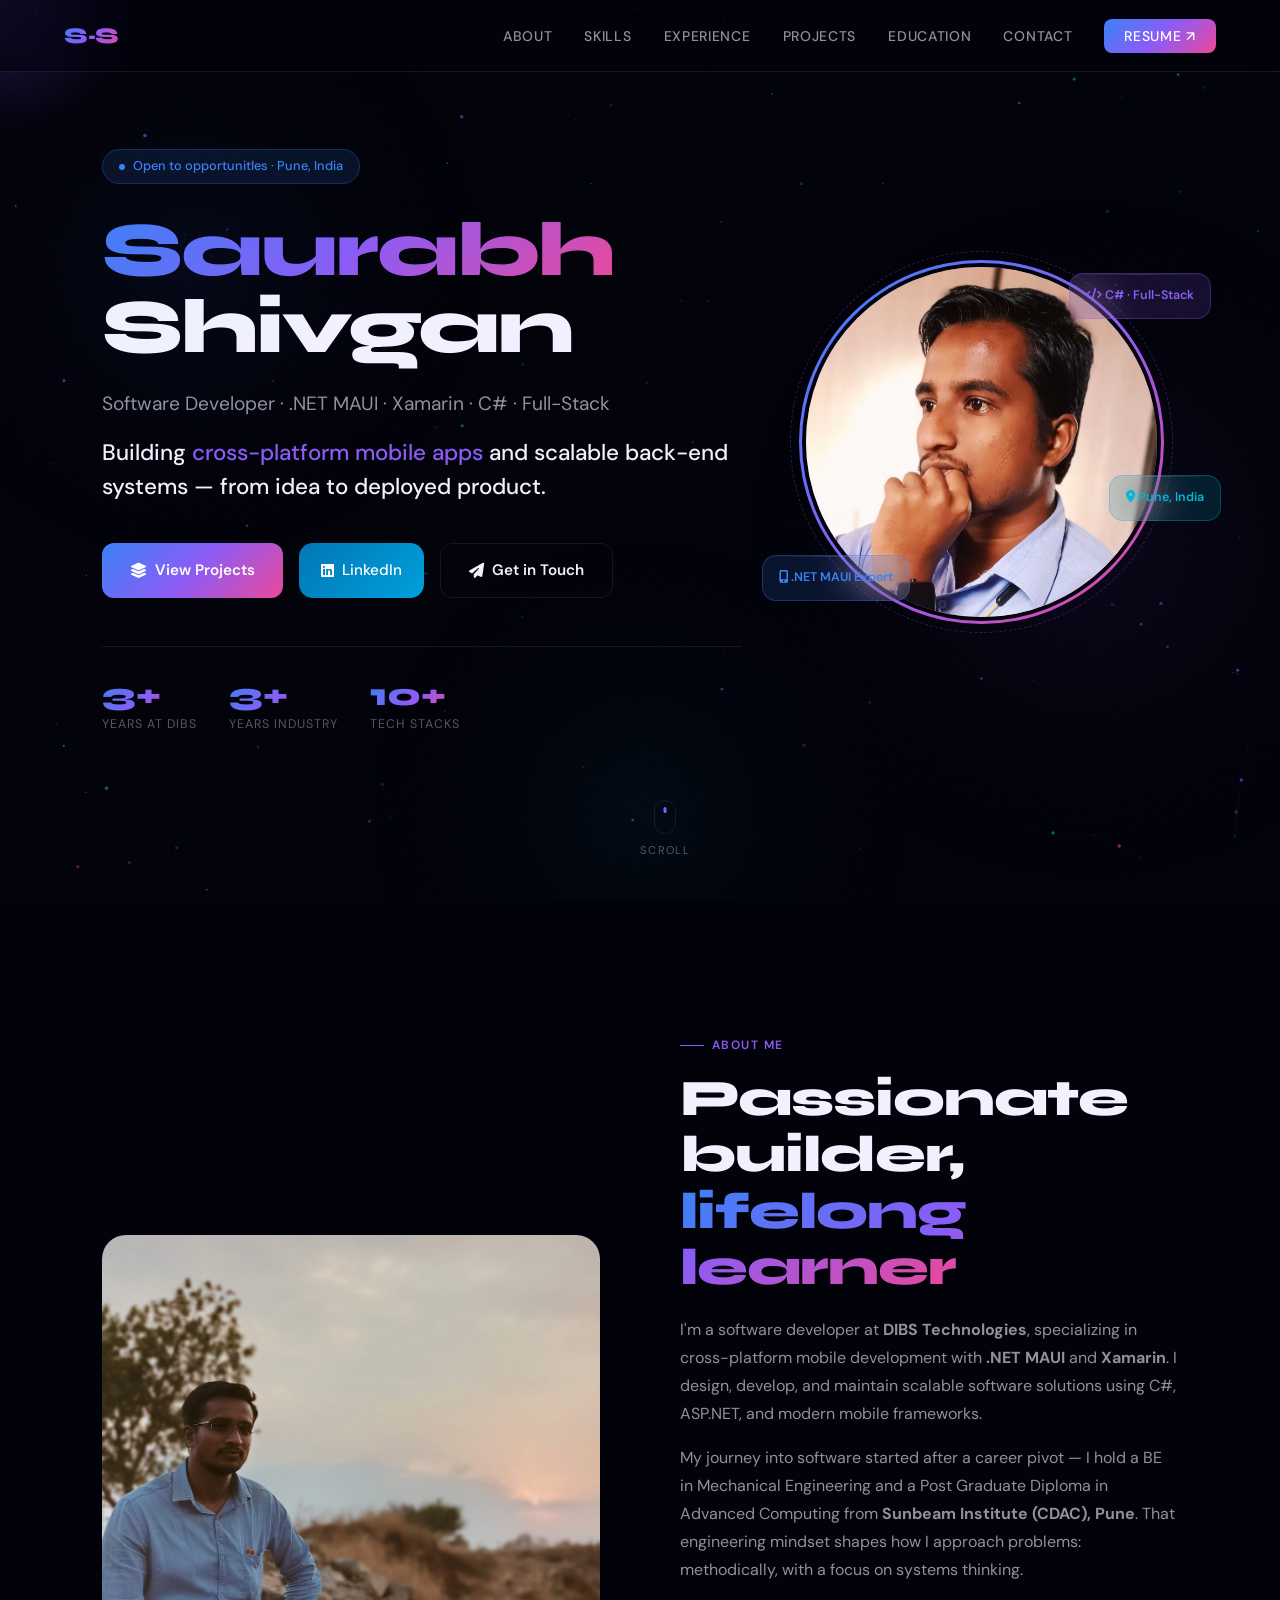
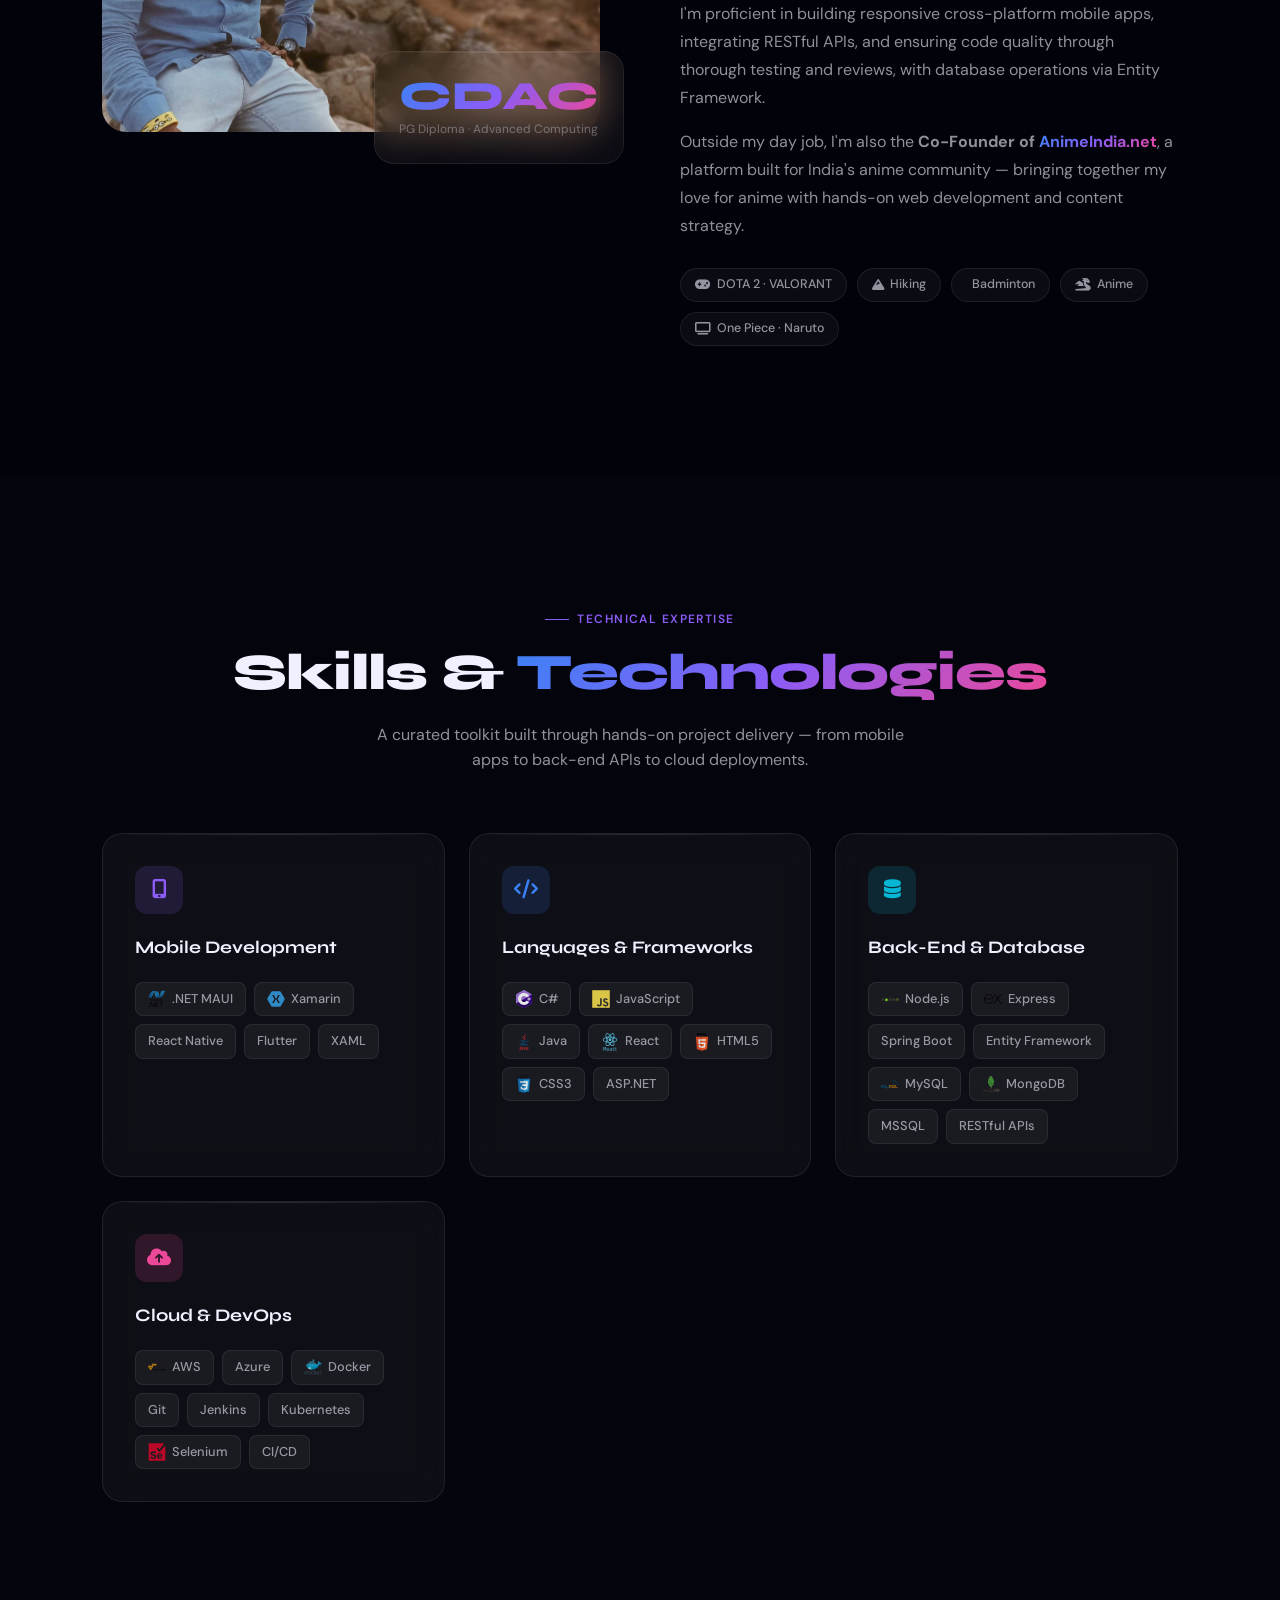
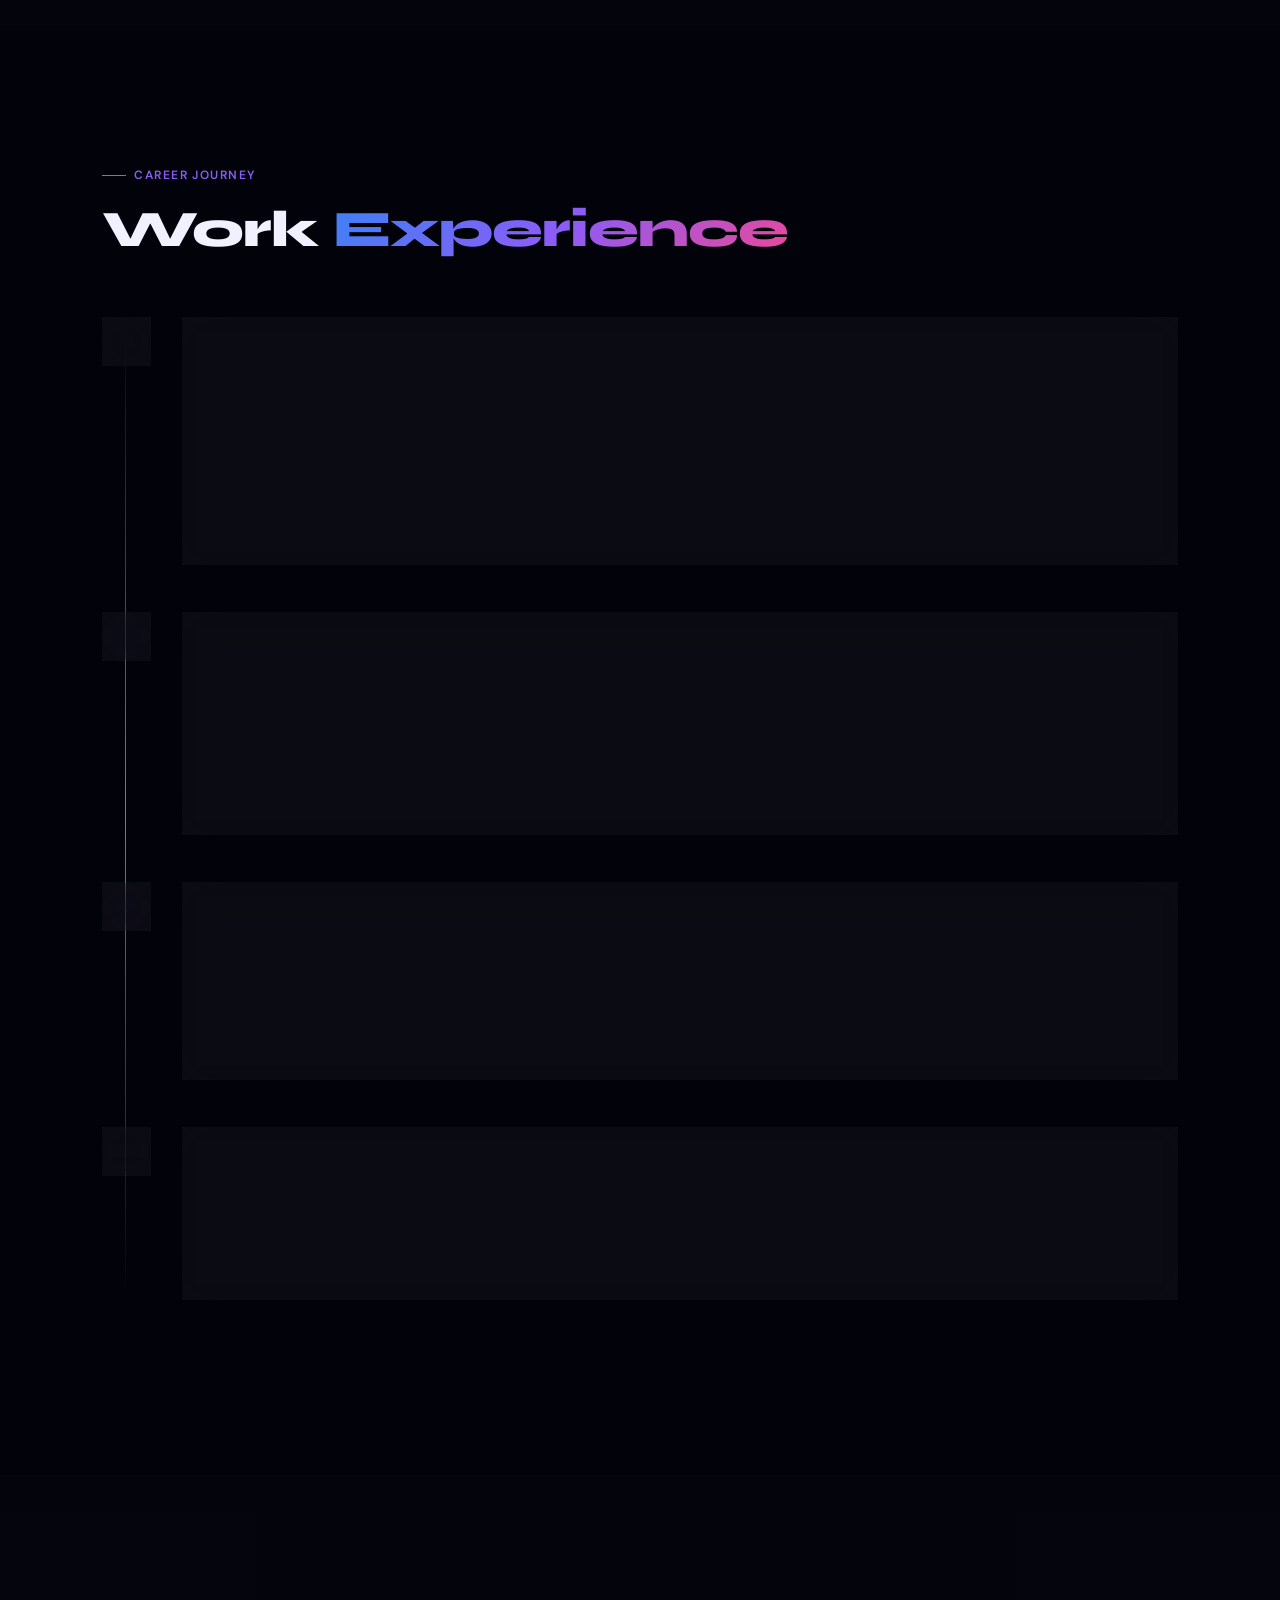
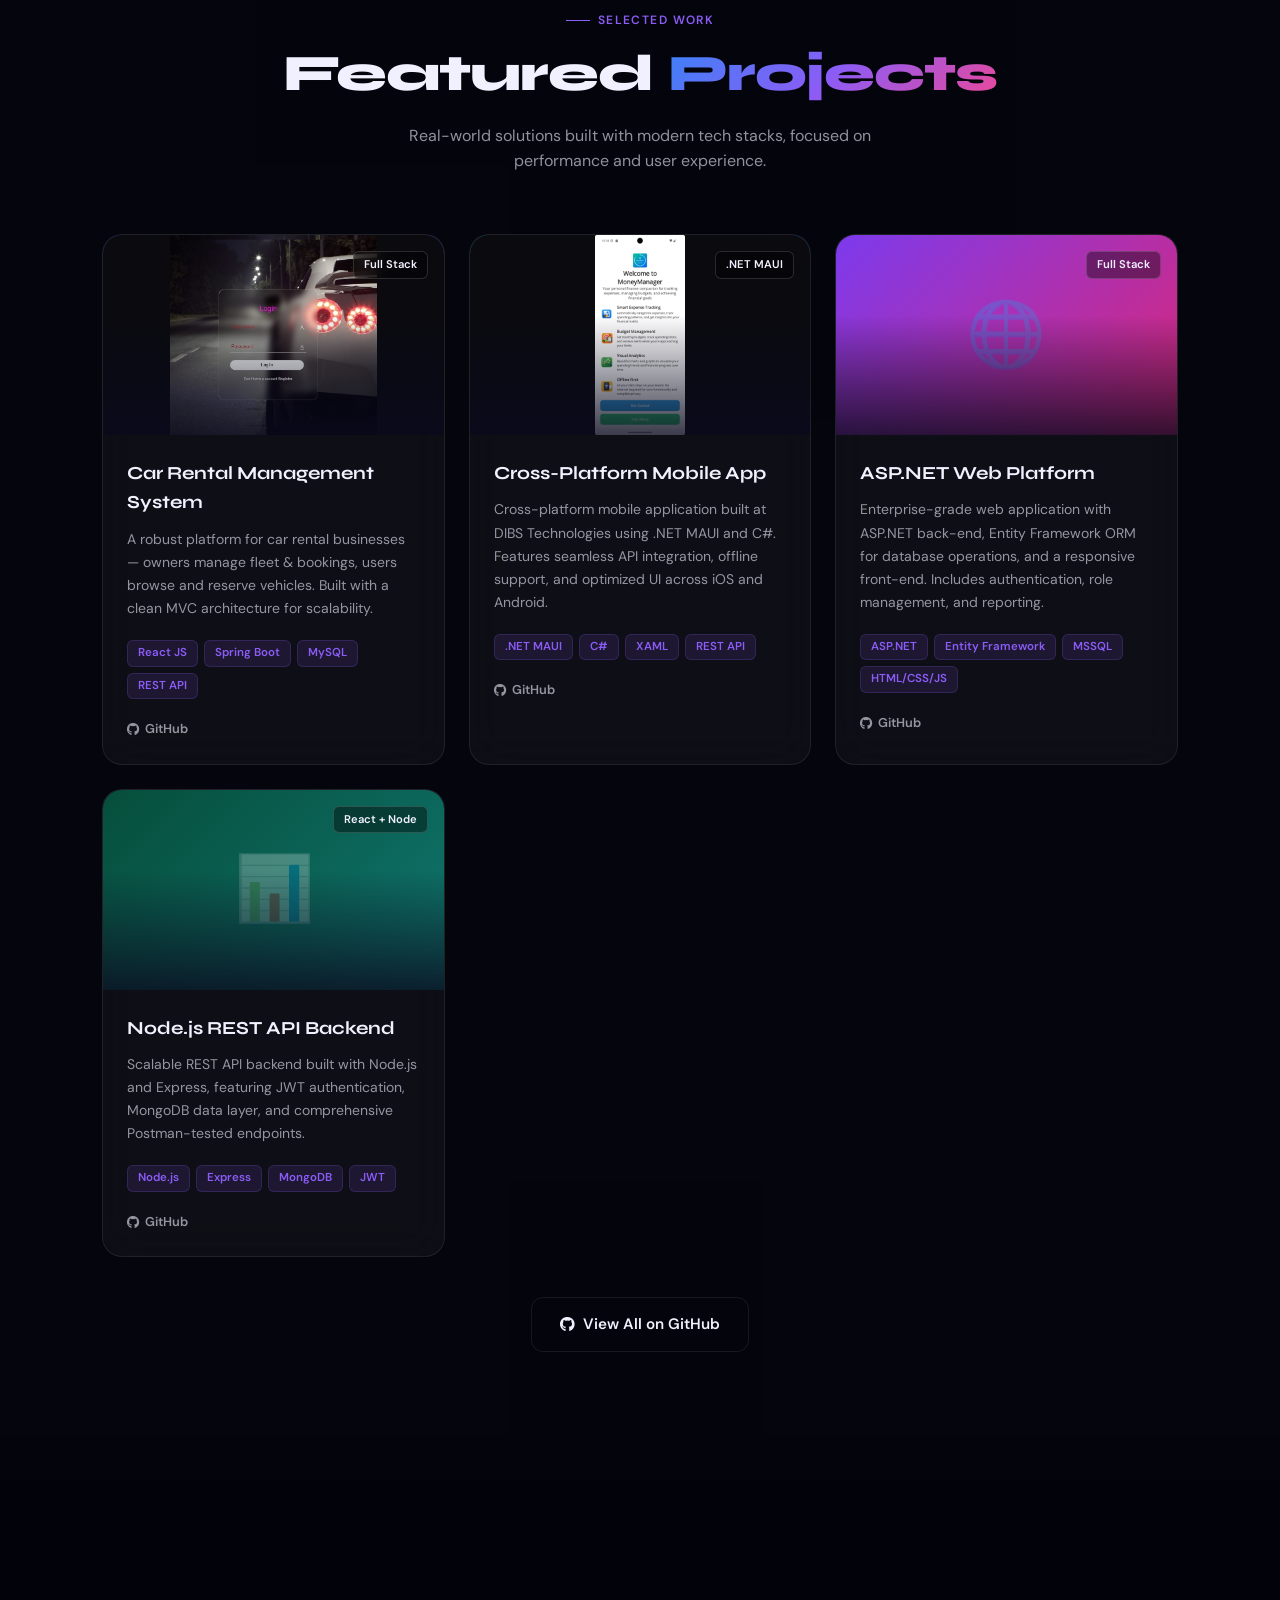
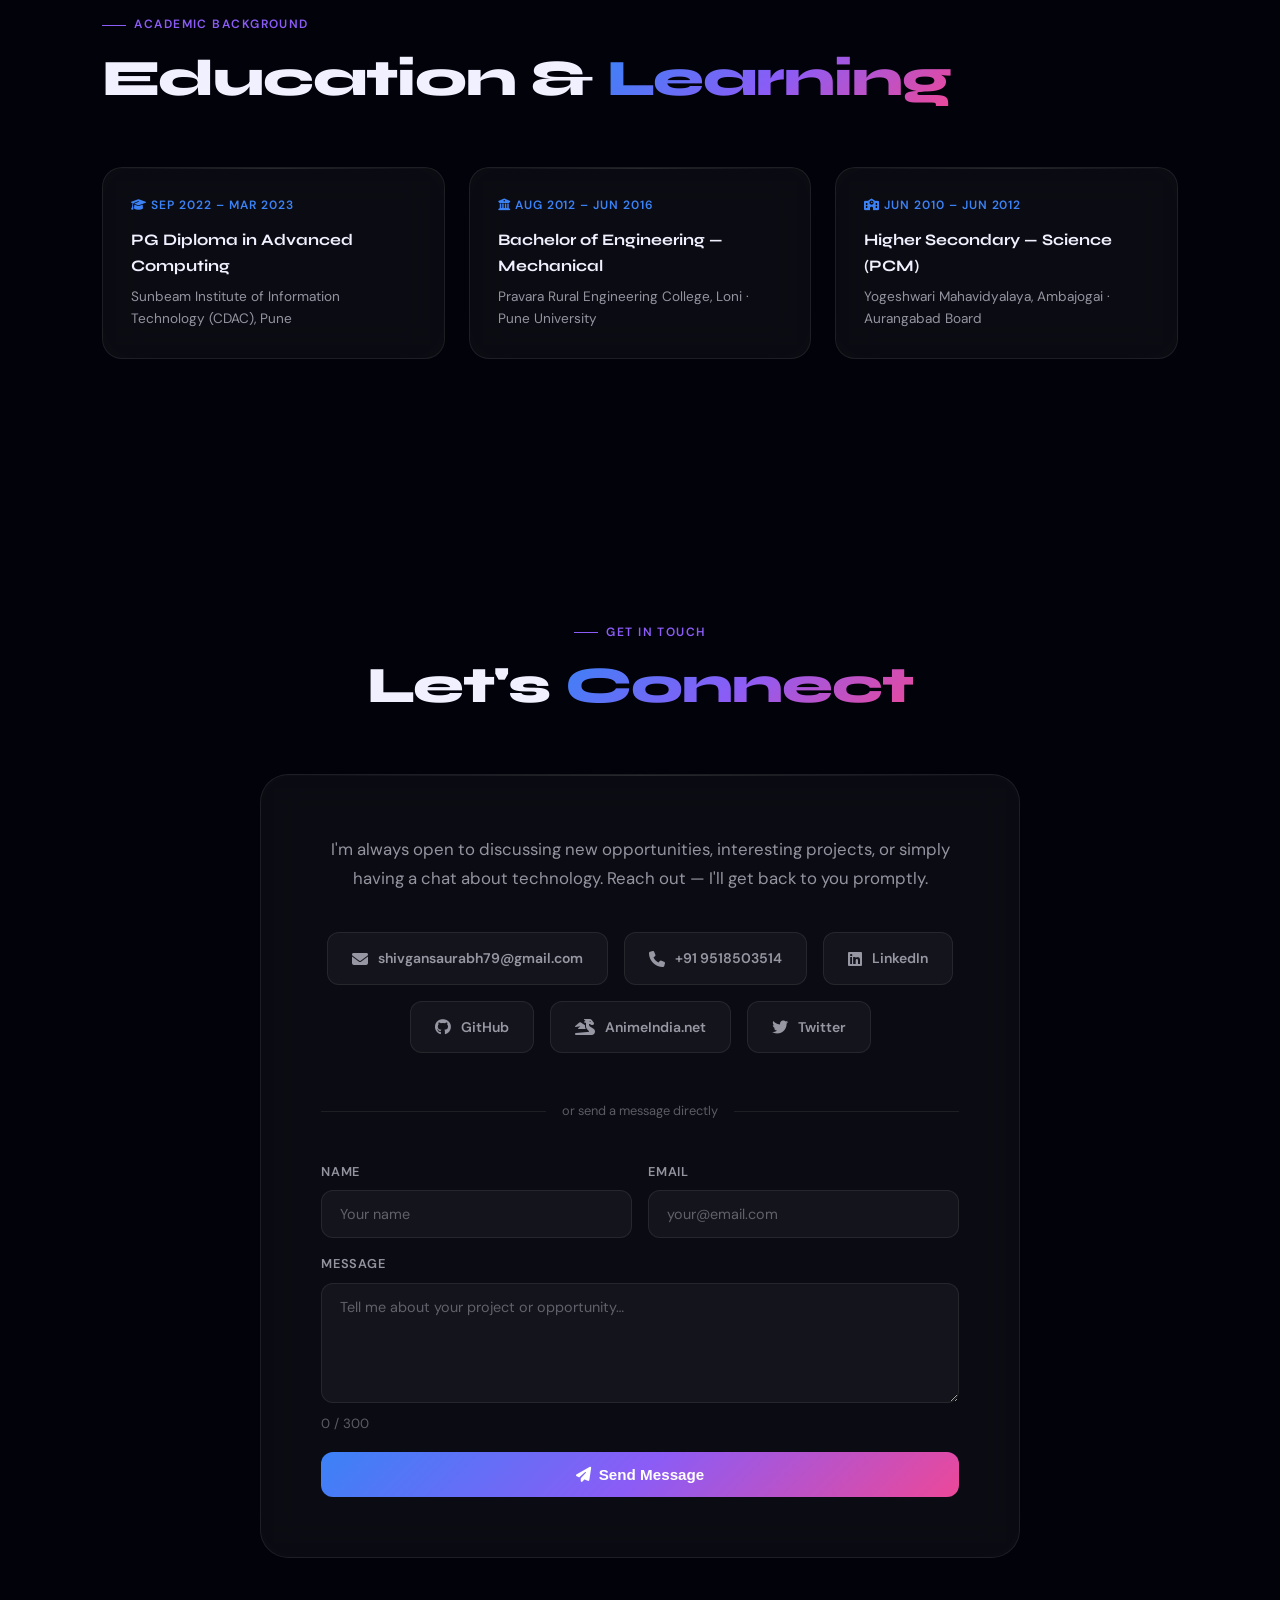
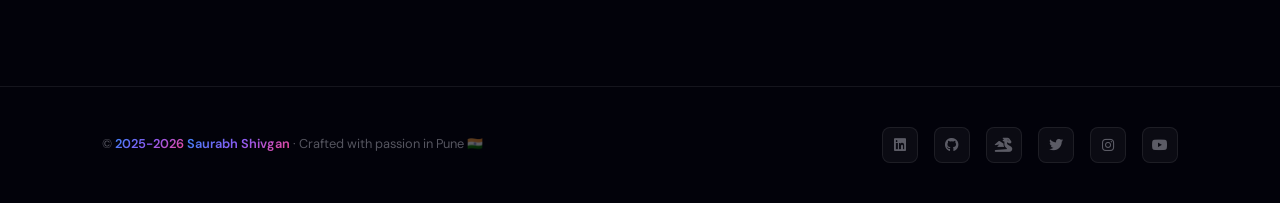
==== commit d9400a58: "Added new position" ====
--- a/index.html
+++ b/index.html
@@ -6,7 +6,7 @@
     <meta name="viewport" content="width=device-width, initial-scale=1.0" />
     <title>Saurabh Shivgan — Software Developer</title>
     <meta name="description"
-          content="Software Developer specializing in .NET MAUI, Xamarin, C# and Full-Stack Development. Based in Pune, India." />
+          content="Software Developer specializing in .NET MAUI, Xamarin, C# and Full-Stack Development. Co-Founder of AnimeIndia.net. Based in Pune, India." />
     <link rel="preconnect" href="https://fonts.googleapis.com" />
     <link rel="preconnect" href="https://fonts.gstatic.com" crossorigin />
     <link href="https://fonts.googleapis.com/css2?family=Syne:wght@400;500;600;700;800&family=DM+Sans:ital,opsz,wght@0,9..40,300;0,9..40,400;0,9..40,500;1,9..40,300&display=swap"
@@ -172,6 +172,12 @@
                     I'm proficient in building responsive cross-platform mobile apps, integrating RESTful APIs, and ensuring code
                     quality through thorough testing and reviews, with database operations via Entity Framework.
                 </p>
+                <p>
+                    Outside my day job, I'm also the <strong>Co-Founder of
+                    <a href="https://www.animeindia.net/" target="_blank" class="gradient-text" style="text-decoration:none">AnimeIndia.net</a></strong>,
+                    a platform built for India's anime community — bringing together my love for anime with hands-on web
+                    development and content strategy.
+                </p>
 
                 <div class="interests">
                     <span class="tag"><i class="fas fa-gamepad"></i> DOTA 2 · VALORANT</span>
@@ -360,6 +366,34 @@
                 </div>
 
                 <div class="timeline-item reveal reveal-delay-1">
+                    <div class="tl-dot glass icon-pink"><i class="fas fa-dragon"></i></div>
+                    <div class="glass tl-content">
+                        <div class="tl-header">
+                            <div>
+                                <div class="tl-role">Co-Founder</div>
+                                <div class="tl-company">
+                                    <a href="https://www.animeindia.net/" target="_blank" style="color:inherit;text-decoration:none">
+                                        AnimeIndia.net <i class="fas fa-external-link-alt" style="font-size:0.65rem"></i>
+                                    </a>
+                                </div>
+                            </div>
+                            <div class="tl-period">Jan 2026 – Present</div>
+                        </div>
+                        <p class="tl-desc">
+                            Co-founded and help run AnimeIndia.net, a platform for India's anime community offering news, reviews,
+                            and curated content. Lead the website's development, content strategy, and community growth alongside
+                            my role as a Software Developer.
+                        </p>
+                        <div class="interests" style="margin-top:16px">
+                            <span class="tag">Web Development</span>
+                            <span class="tag">Content Strategy</span>
+                            <span class="tag">Community Building</span>
+                            <span class="tag">Anime</span>
+                        </div>
+                    </div>
+                </div>
+
+                <div class="timeline-item reveal reveal-delay-2">
                     <div class="tl-dot glass icon-blue"><i class="fas fa-hard-hat"></i></div>
                     <div class="glass tl-content">
                         <div class="tl-header">
@@ -604,6 +638,9 @@
                         <a href="https://github.com/iSSS007" target="_blank" class="contact-link github">
                             <i class="fab fa-github"></i> GitHub
                         </a>
+                        <a href="https://www.animeindia.net/" target="_blank" class="contact-link">
+                            <i class="fas fa-dragon"></i> AnimeIndia.net
+                        </a>
                         <a href="https://twitter.com/shivgansaurabh" target="_blank" class="contact-link twitter">
                             <i class="fab fa-twitter"></i> Twitter
                         </a>
@@ -650,6 +687,7 @@
                 <i class="fab fa-linkedin"></i>
             </a>
             <a href="https://github.com/iSSS007" target="_blank" title="GitHub"><i class="fab fa-github"></i></a>
+            <a href="https://www.animeindia.net/" target="_blank" title="AnimeIndia.net"><i class="fas fa-dragon"></i></a>
             <a href="https://twitter.com/shivgansaurabh" target="_blank" title="Twitter"><i class="fab fa-twitter"></i></a>
             <a href="https://instagram.com/gta.vegus" target="_blank" title="Instagram"><i class="fab fa-instagram"></i></a>
             <a href="https://www.youtube.com/channel/UCARerohEQDIrjAuj32HAdVg" target="_blank" title="YouTube">
@@ -664,4 +702,4 @@
     <script src="assets/js/script.js"></script>
 </body>
 
-</html>+</html>
--- a/assets/css/style.css
+++ b/assets/css/style.css
@@ -1061,6 +1061,24 @@
       background: rgba(139,92,246,0.1);
     }
 
+    /* MOBILE FIX */
+    @media (max-width: 600px) {
+        footer {
+            flex-direction: column;
+            text-align: center;
+        }
+
+        .footer-copy {
+            order: 2;
+            font-size: 0.75rem;
+        }
+
+        .footer-socials {
+            order: 1;
+            justify-content: center;
+            flex-wrap: wrap;
+        }
+    }
     /* ============================================================
        SCROLL REVEAL
     ============================================================ */
